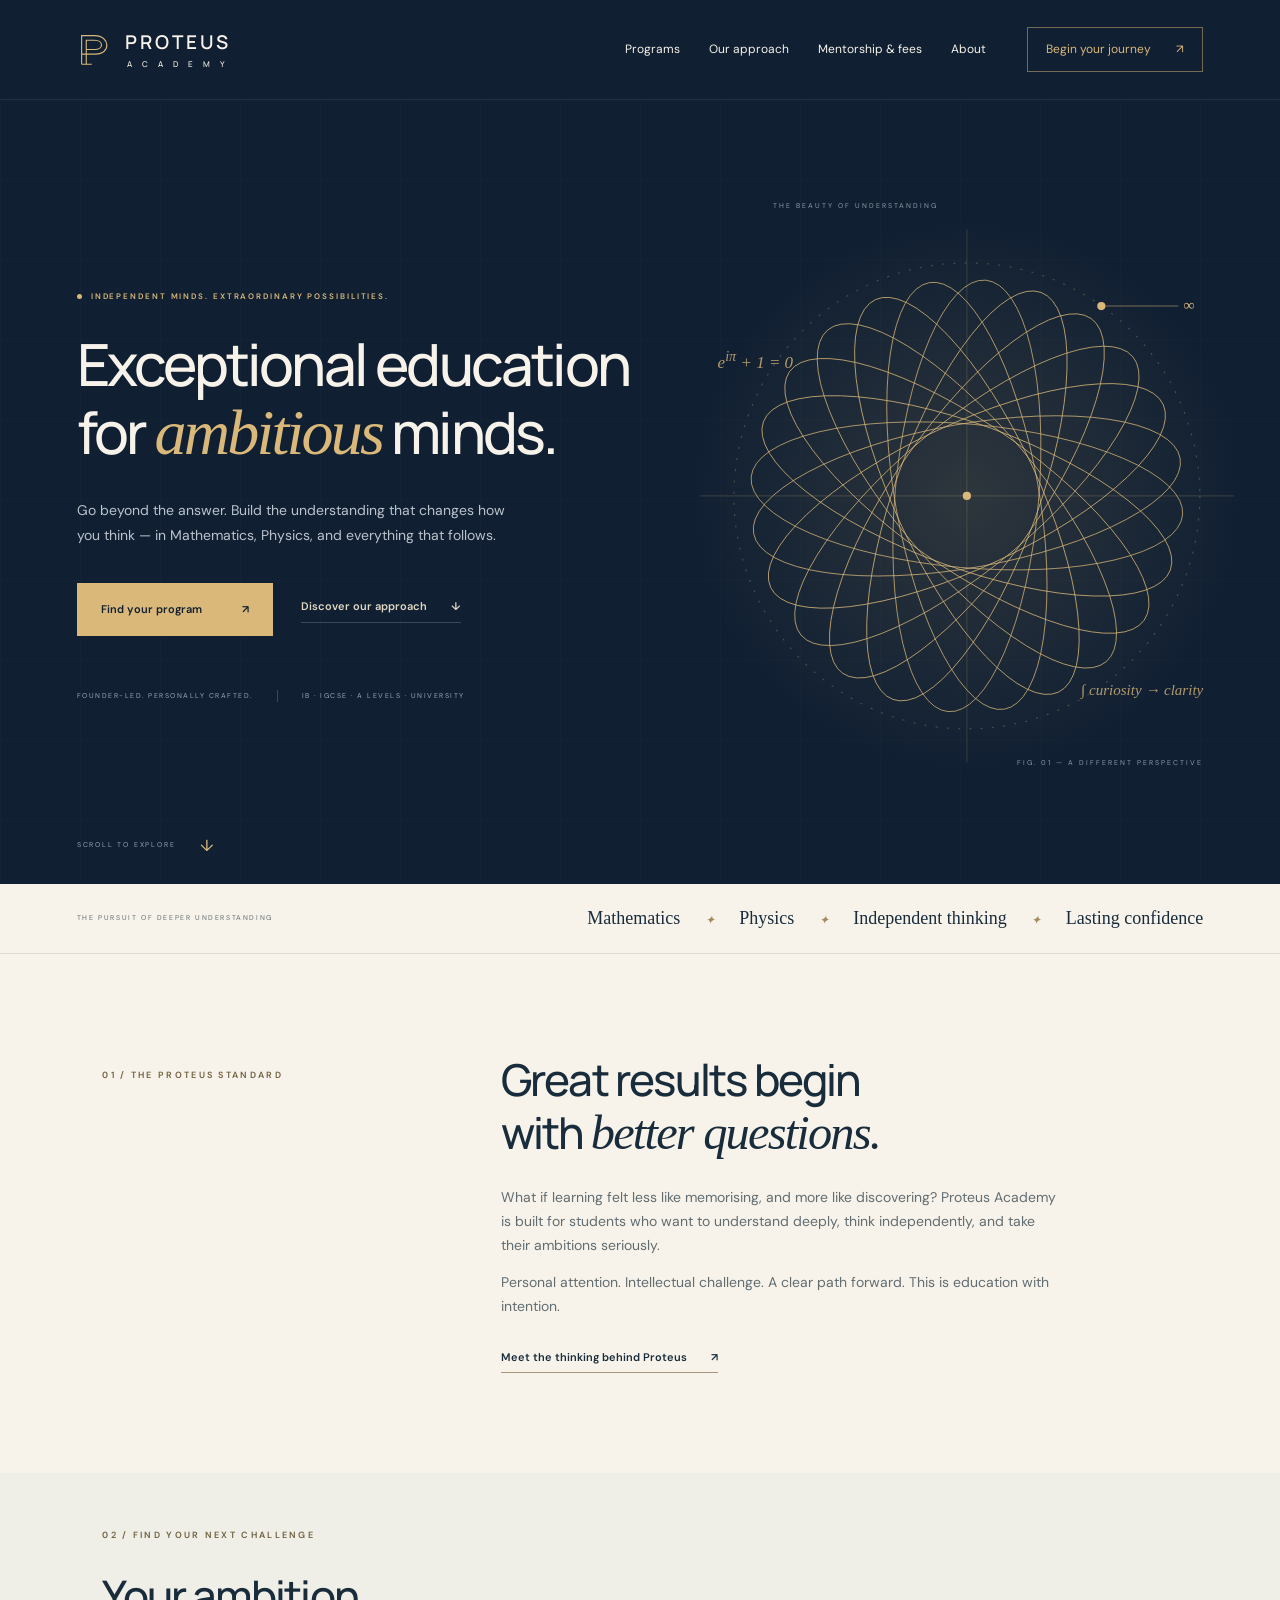
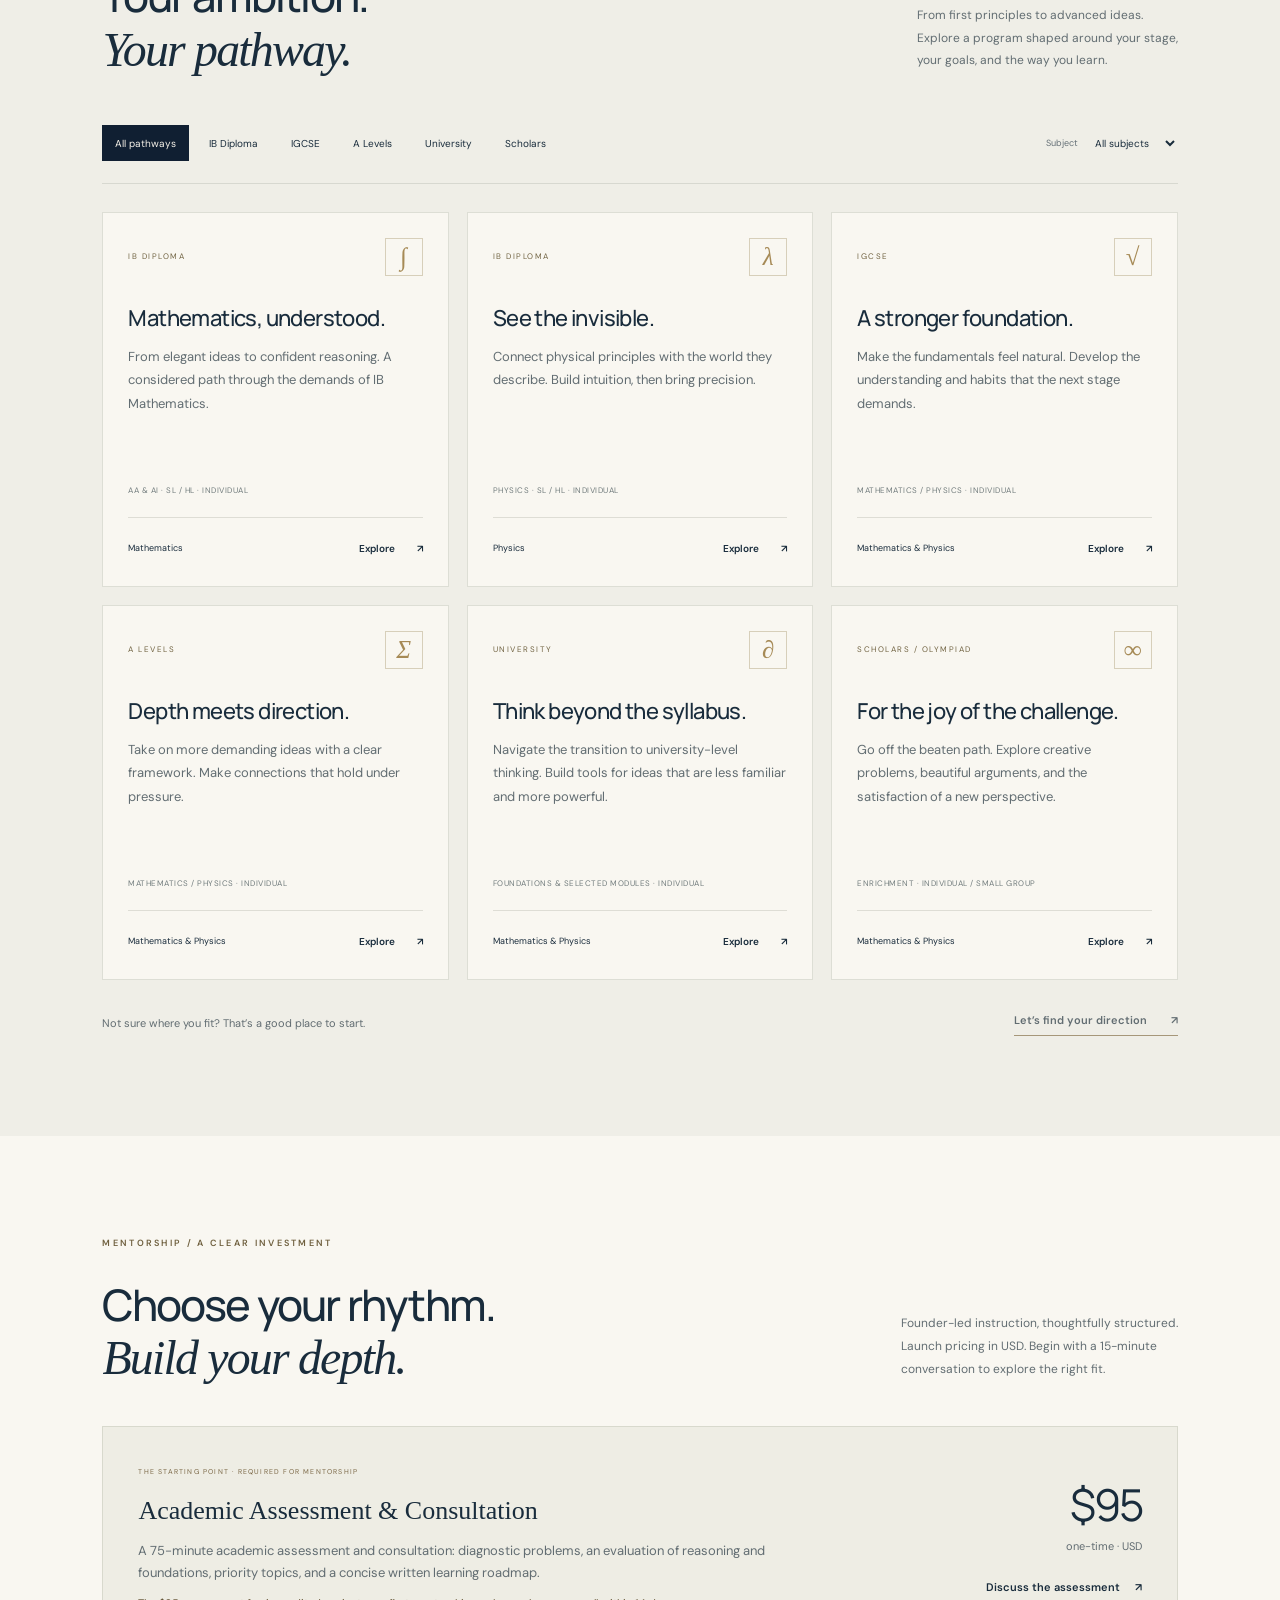
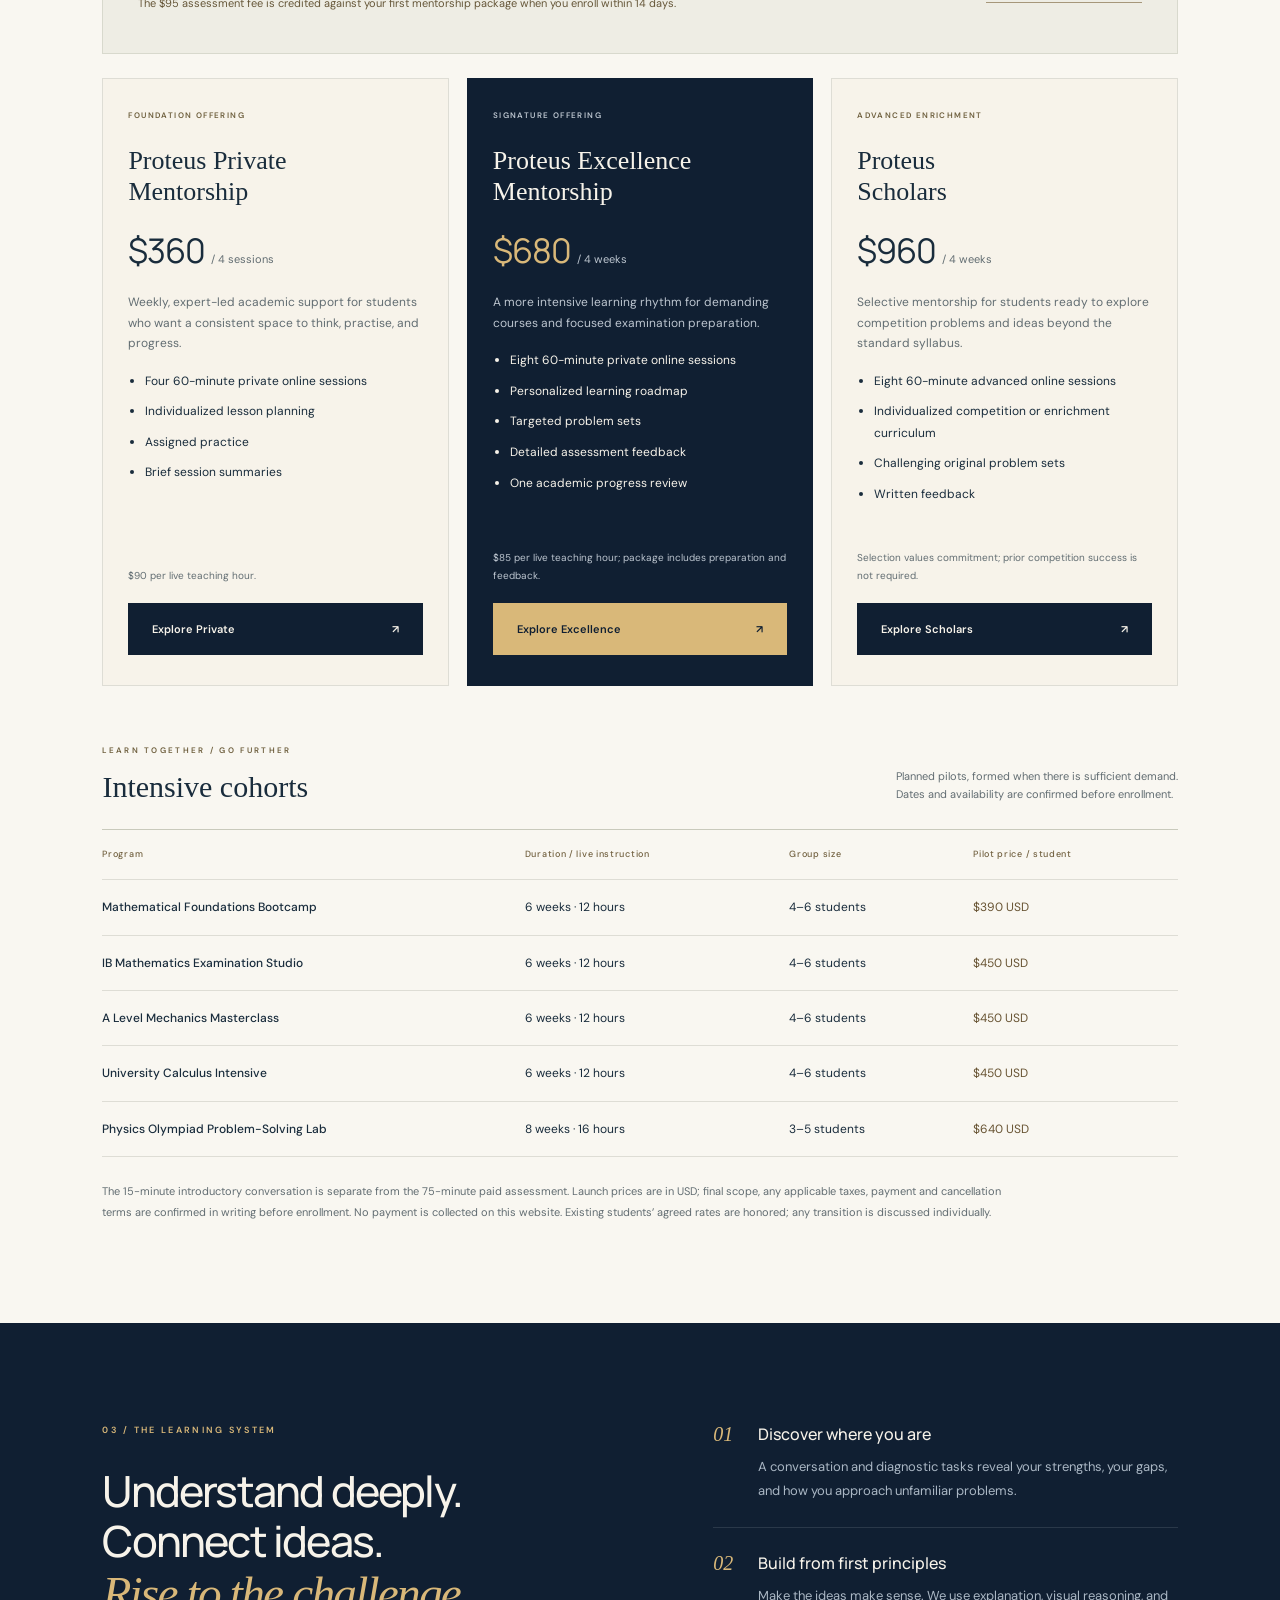
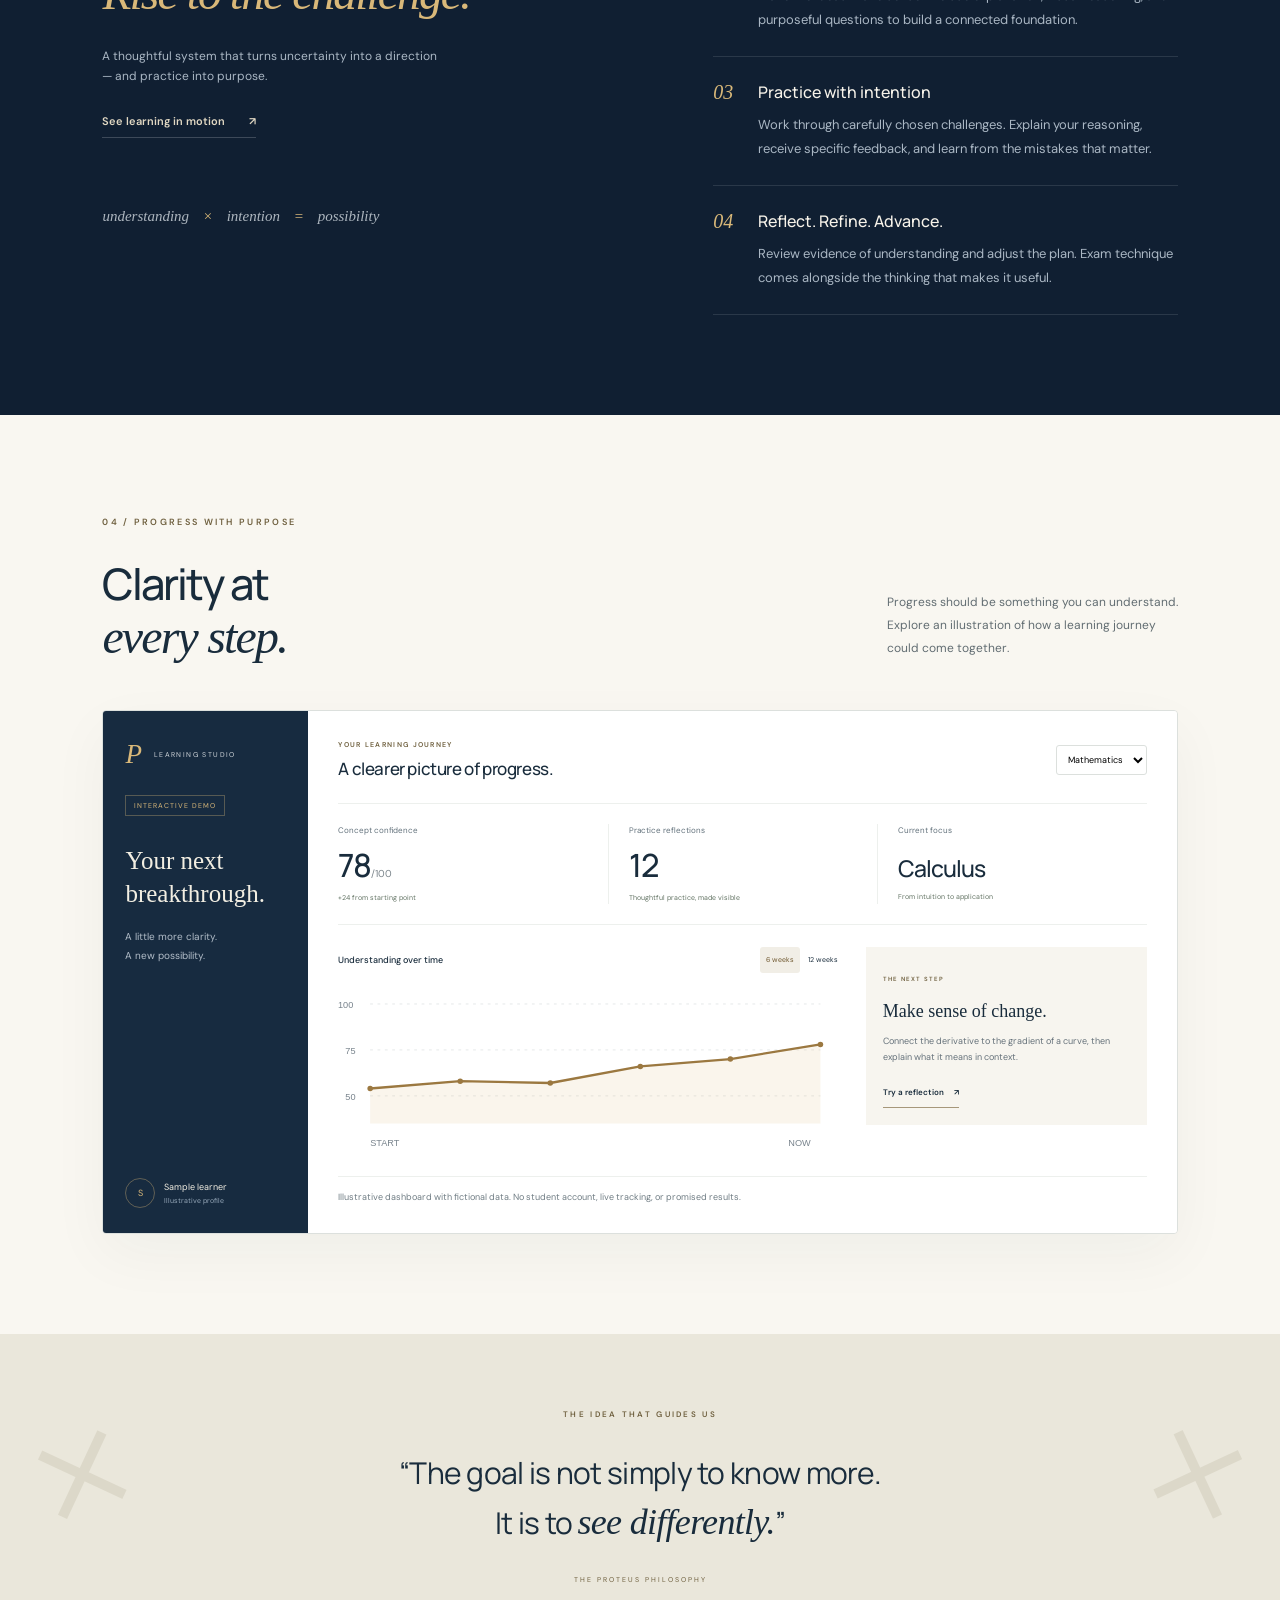
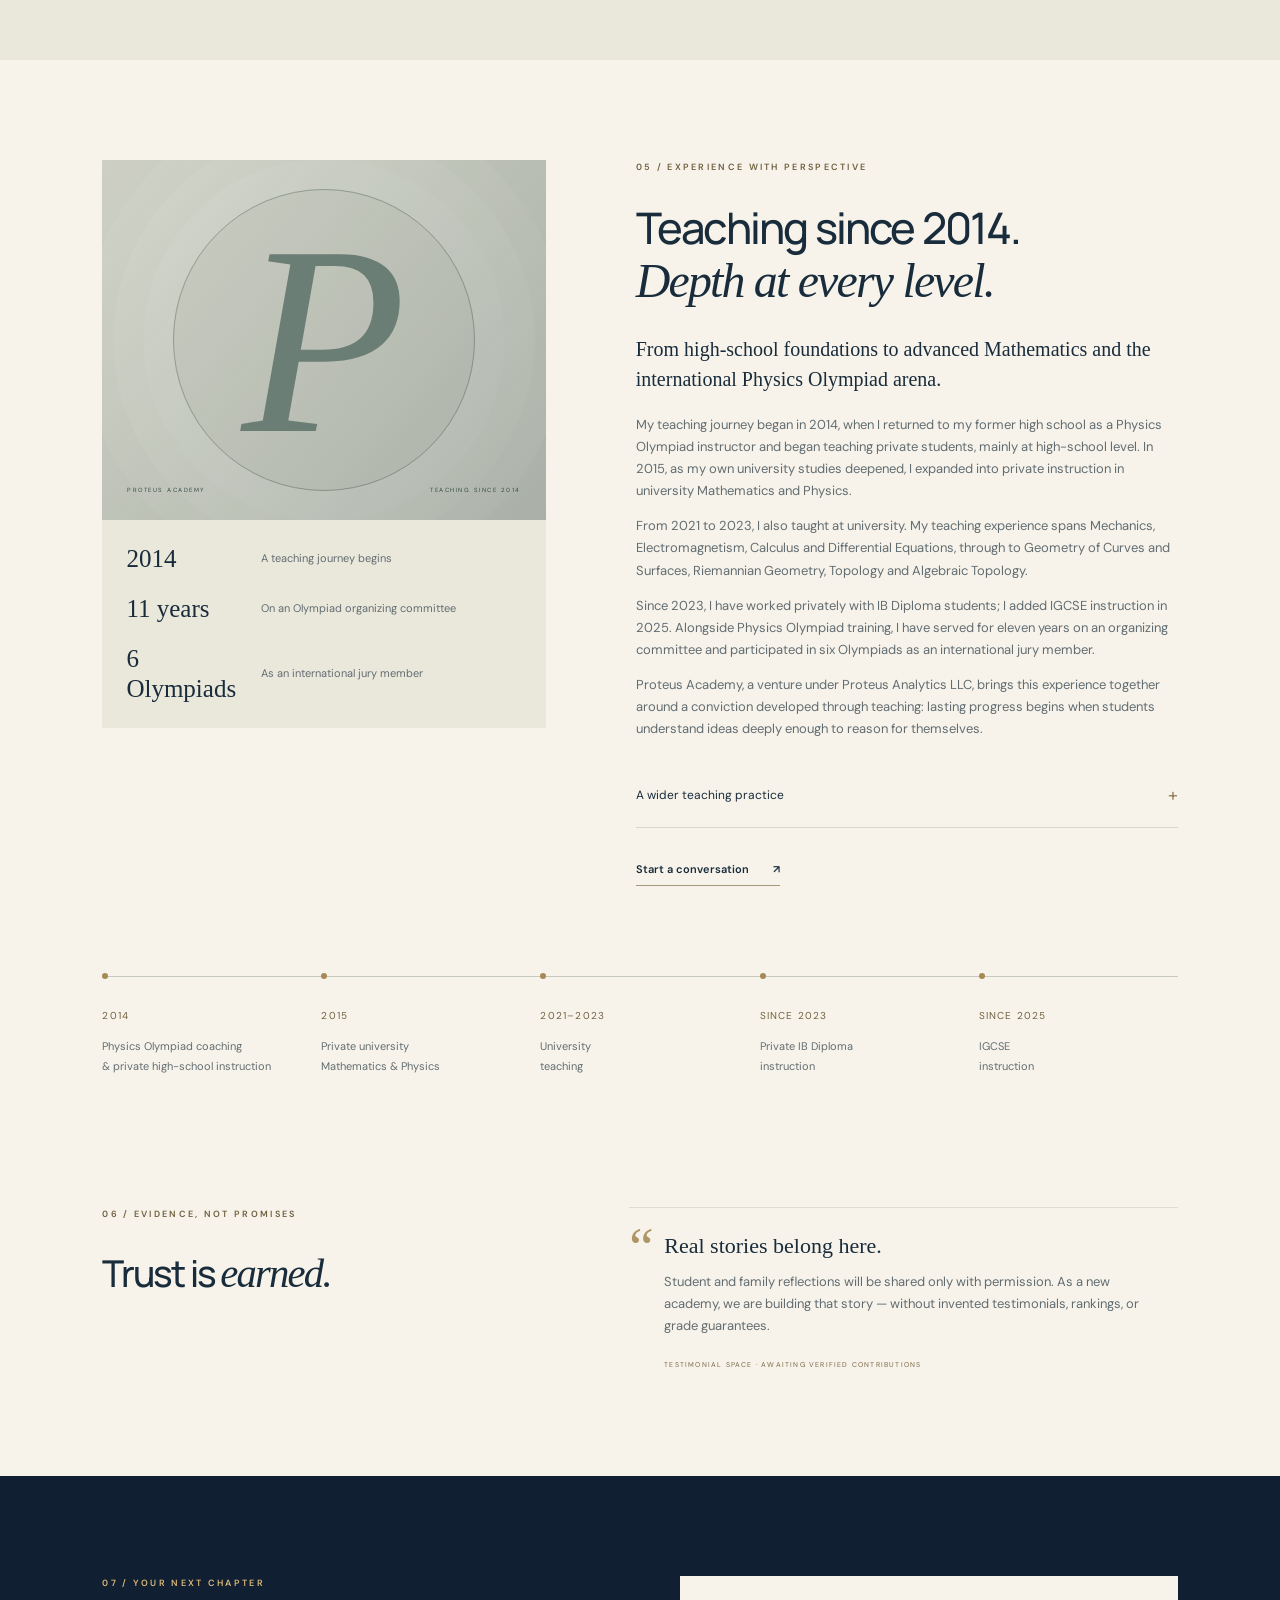
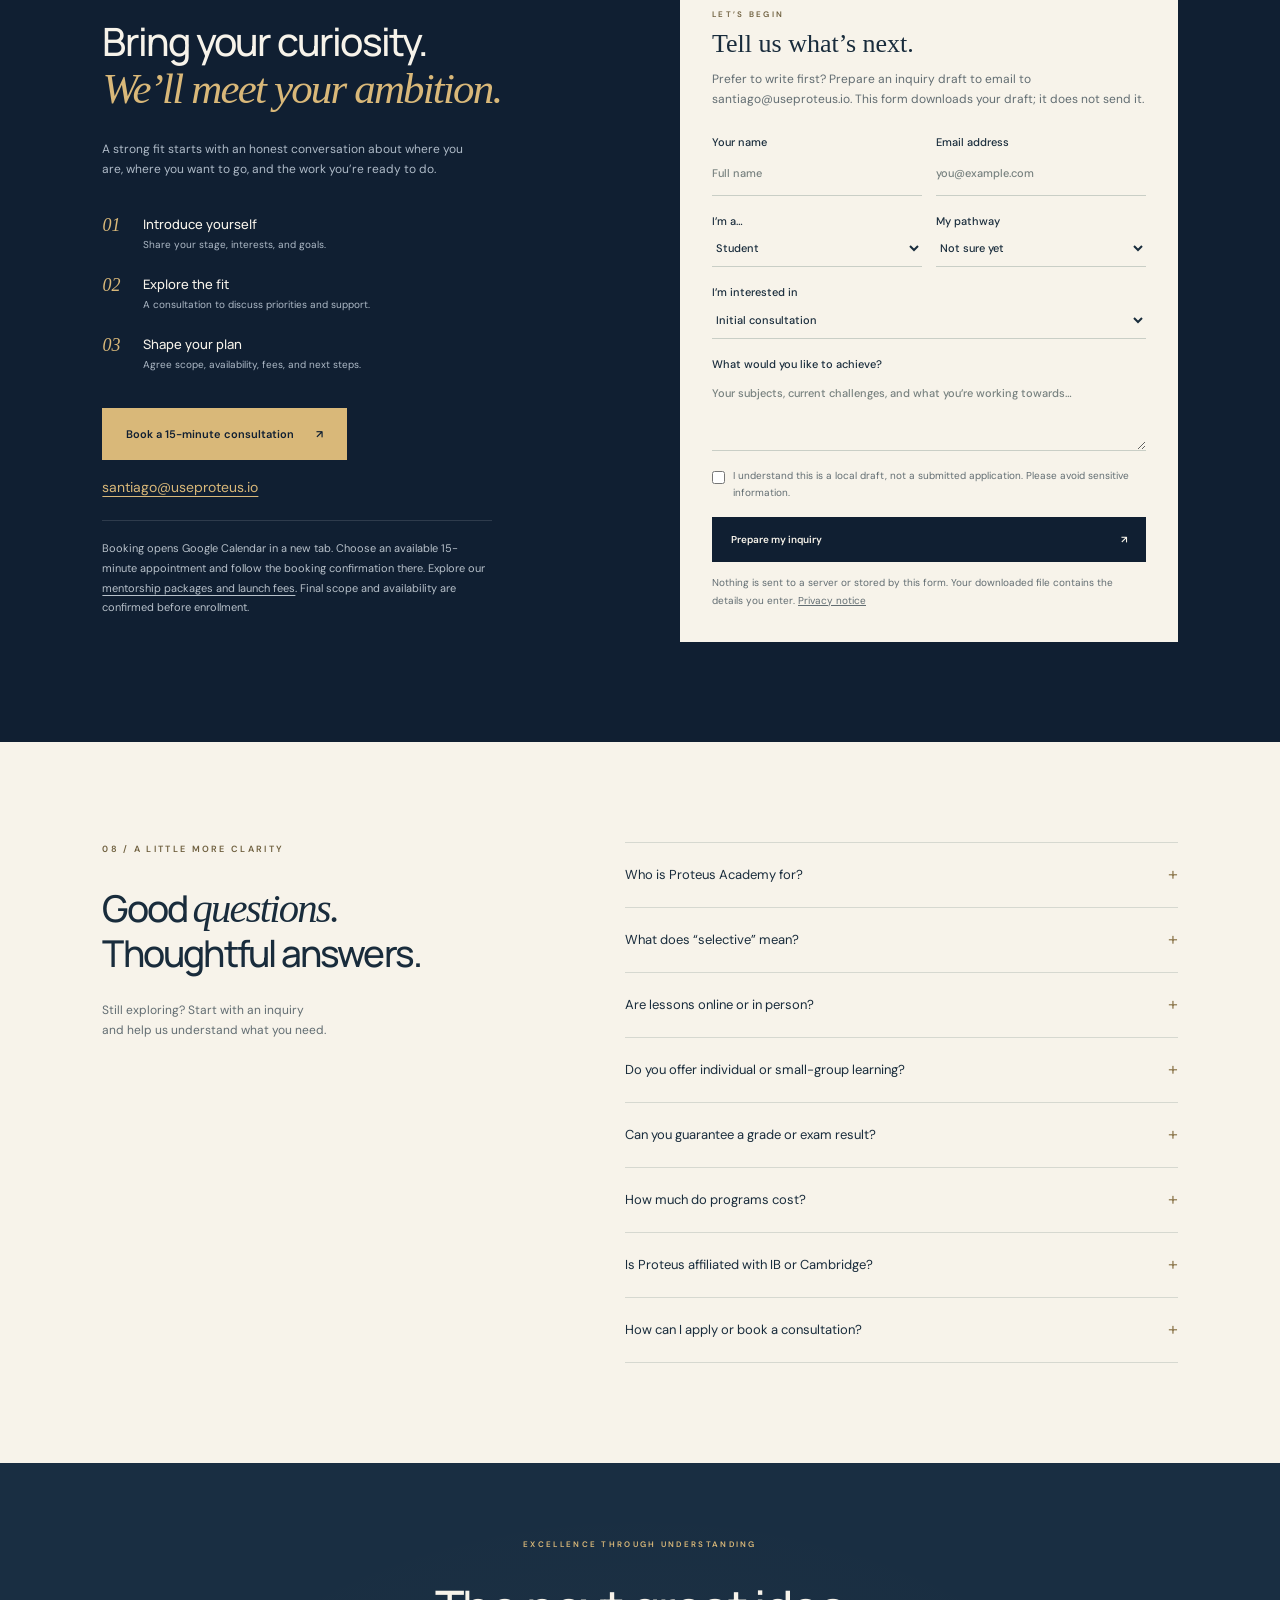
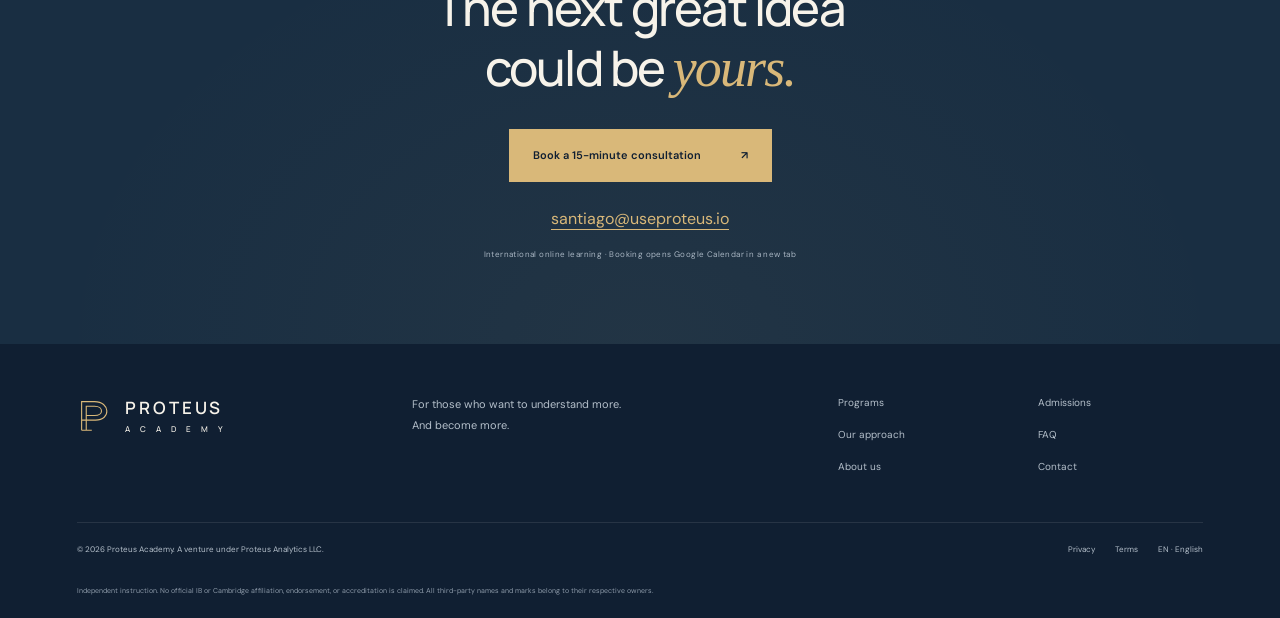
==== index.html @ 2d844ff5 "Add files via upload First upload" ====
<!doctype html>
<html lang="en">
<head>
<meta charset="utf-8"><meta name="viewport" content="width=device-width,initial-scale=1">
<meta name="theme-color" content="#101F32"><title>Proteus Academy — Excellence through understanding</title>
<meta name="description" content="Founder-led Mathematics and Physics for ambitious IB, IGCSE, A Level and university students. Discover a more thoughtful path to academic excellence.">
<meta property="og:type" content="website"><meta property="og:title" content="Proteus Academy — Exceptional education for ambitious minds."><meta property="og:description" content="Mathematics. Physics. A deeper way of thinking. Explore founder-led international academic programs."><meta property="og:image" content="https://santimontouliu.github.io/proteus-academy/assets/social-card.png"><meta property="og:url" content="https://santimontouliu.github.io/proteus-academy/"><meta name="twitter:card" content="summary_large_image">
<link rel="canonical" href="https://santimontouliu.github.io/proteus-academy/"><link rel="icon" href="./assets/mark.svg" type="image/svg+xml"><link rel="stylesheet" href="./styles.css">
<script type="application/ld+json">{"@context":"https://schema.org","@type":"EducationalOrganization","name":"Proteus Academy","description":"Founder-led Mathematics and Physics education, a venture under Proteus Analytics LLC.","slogan":"Excellence through understanding","parentOrganization":{"@type":"Organization","name":"Proteus Analytics LLC"}}</script>
<script src="./app.js" defer></script>
</head>
<body>
<a class="skip" href="#main">Skip to content</a>
<header class="site-header"><a class="brand" href="#" aria-label="Proteus Academy home"><svg viewBox="0 0 40 44" aria-hidden="true"><path d="M5 38V7h14c17 0 18 20 1 20H5M10 38V12h9c10 0 10 10 0 10h-9M5 38h11"/></svg><span>PROTEUS<span class="brand-sub">A C A D E M Y</span></span></a><button class="menu-toggle" aria-expanded="false" aria-controls="navigation" aria-label="Open navigation"><span></span><span></span></button><nav id="navigation" aria-label="Main navigation"><a href="#programs">Programs</a><a href="#approach">Our approach</a><a href="#pricing">Mentorship &amp; fees</a><a href="#about">About</a><a class="nav-cta" href="#admissions">Begin your journey <span aria-hidden="true">↗</span></a></nav></header>
<main id="main">
<section class="hero" aria-labelledby="hero-title"><div class="hero-grid"></div><div class="hero-copy"><p class="eyebrow"><span></span> INDEPENDENT MINDS. EXTRAORDINARY POSSIBILITIES.</p><h1 id="hero-title">Exceptional education<br> for <em>ambitious</em> minds.</h1><p class="hero-description">Go beyond the answer. Build the understanding that changes how you think — in Mathematics, Physics, and everything that follows.</p><div class="hero-actions"><a class="button gold" href="#programs">Find your program <span aria-hidden="true">↗</span></a><a class="text-link light" href="#approach">Discover our approach <span aria-hidden="true">↓</span></a></div><div class="hero-foot"><span>FOUNDER-LED. PERSONALLY CRAFTED.</span><span>IB · IGCSE · A LEVELS · UNIVERSITY</span></div></div>
<div class="hero-art" aria-hidden="true"><span class="art-label label-top">THE BEAUTY OF UNDERSTANDING</span><svg class="orbital" viewBox="0 0 600 600"><defs><radialGradient id="glow"><stop stop-color="#D9B879" stop-opacity=".15"/><stop offset="1" stop-color="#D9B879" stop-opacity="0"/></radialGradient></defs><circle cx="300" cy="300" r="270" fill="url(#glow)"/><g class="orbits" fill="none" stroke="#D9B879" stroke-width=".7"><ellipse cx="300" cy="300" rx="211" ry="70" transform="rotate(-55 300 300)"/><ellipse cx="300" cy="300" rx="211" ry="70" transform="rotate(-40 300 300)"/><ellipse cx="300" cy="300" rx="211" ry="70" transform="rotate(-25 300 300)"/><ellipse cx="300" cy="300" rx="211" ry="70" transform="rotate(-10 300 300)"/><ellipse cx="300" cy="300" rx="211" ry="70" transform="rotate(5 300 300)"/><ellipse cx="300" cy="300" rx="211" ry="70" transform="rotate(20 300 300)"/><ellipse cx="300" cy="300" rx="211" ry="70" transform="rotate(35 300 300)"/><ellipse cx="300" cy="300" rx="211" ry="70" transform="rotate(50 300 300)"/><ellipse cx="300" cy="300" rx="211" ry="70" transform="rotate(65 300 300)"/><ellipse cx="300" cy="300" rx="211" ry="70" transform="rotate(80 300 300)"/><ellipse cx="300" cy="300" rx="211" ry="70" transform="rotate(95 300 300)"/><ellipse cx="300" cy="300" rx="211" ry="70" transform="rotate(110 300 300)"/></g><circle cx="300" cy="300" r="227" fill="none" stroke="#D9B879" stroke-opacity=".3" stroke-dasharray="2 9"/><path d="M40 300h520M300 40v520" stroke="#D9B879" stroke-opacity=".18"/><circle cx="300" cy="300" r="4" fill="#D9B879"/><circle cx="431" cy="115" r="4" fill="#D9B879"/><path d="M431 115h75" stroke="#D9B879" stroke-opacity=".5"/><text x="511" y="119" fill="#D9B879" font-family="Georgia" font-style="italic" font-size="15">∞</text></svg><span class="equation equation-one">e<sup>iπ</sup> + 1 = 0</span><span class="equation equation-two">∫ curiosity → clarity</span><span class="art-label label-bottom">FIG. 01 — A DIFFERENT PERSPECTIVE</span></div><a class="scroll-cue" href="#intro" aria-label="Explore Proteus Academy">SCROLL TO EXPLORE <span>↓</span></a></section>
<div class="discipline-strip"><span>THE PURSUIT OF DEEPER UNDERSTANDING</span><p>Mathematics <i>✦</i> Physics <i>✦</i> Independent thinking <i>✦</i> Lasting confidence</p></div>
<section id="intro" class="section intro"><p class="eyebrow ink">01 / THE PROTEUS STANDARD</p><div><h2>Great results begin<br> with <em>better questions.</em></h2><p>What if learning felt less like memorising, and more like discovering? Proteus Academy is built for students who want to understand deeply, think independently, and take their ambitions seriously.</p><p>Personal attention. Intellectual challenge. A clear path forward. This is education with intention.</p><a class="text-link" href="#about">Meet the thinking behind Proteus <span>↗</span></a></div></section>
<section id="programs" class="section programs"><div class="section-heading"><div><p class="eyebrow ink">02 / FIND YOUR NEXT CHALLENGE</p><h2>Your ambition.<br> <em>Your pathway.</em></h2></div><p>From first principles to advanced ideas.<br> Explore a program shaped around your stage,<br> your goals, and the way you learn.</p></div><div class="catalog-controls"><div class="filters" role="group" aria-label="Filter programs by level"><button class="active" data-filter="all" aria-pressed="true">All pathways</button><button data-filter="IB" aria-pressed="false">IB Diploma</button><button data-filter="IGCSE" aria-pressed="false">IGCSE</button><button data-filter="A Levels" aria-pressed="false">A Levels</button><button data-filter="University" aria-pressed="false">University</button><button data-filter="Scholars" aria-pressed="false">Scholars</button></div><label class="subject-select">Subject <select id="subject-filter"><option value="all">All subjects</option><option value="Mathematics">Mathematics</option><option value="Physics">Physics</option></select></label></div><p id="catalog-status" class="sr-only" aria-live="polite"></p><div id="program-grid" class="program-grid"></div><noscript><p>Programs cover IB Mathematics and Physics, IGCSE Mathematics and Physics, A Level Mathematics and Physics, university foundations, and Scholars / Olympiad preparation. Enable JavaScript to explore program details and filters.</p></noscript><div class="catalog-note"><span>Not sure where you fit? That’s a good place to start.</span><a class="text-link" href="#admissions">Let’s find your direction <span>↗</span></a></div></section>
<section id="pricing" class="section pricing"><div class="section-heading"><div><p class="eyebrow ink">MENTORSHIP / A CLEAR INVESTMENT</p><h2>Choose your rhythm.<br> <em>Build your depth.</em></h2></div><p>Founder-led instruction, thoughtfully structured.<br> Launch pricing in USD. Begin with a 15-minute<br> conversation to explore the right fit.</p></div>
<div class="assessment-offer"><div><span class="small-label">THE STARTING POINT · REQUIRED FOR MENTORSHIP</span><h3>Academic Assessment &amp; Consultation</h3><p>A 75-minute academic assessment and consultation: diagnostic problems, an evaluation of reasoning and foundations, priority topics, and a concise written learning roadmap.</p><p class="assessment-credit">The $95 assessment fee is credited against your first mentorship package when you enroll within 14 days.</p></div><div class="assessment-price"><strong>$95</strong><span>one-time · USD</span><a class="text-link" href="https://calendar.app.google/bJGampQ4B7evMxxW9" target="_blank" rel="noopener noreferrer">Discuss the assessment <span aria-hidden="true">↗</span></a></div></div>
<div class="mentorship-grid"><article class="mentorship-card"><p class="eyebrow ink">FOUNDATION OFFERING</p><h3>Proteus Private<br> Mentorship</h3><p class="service-price">$360 <span>/ 4 sessions</span></p><p>Weekly, expert-led academic support for students who want a consistent space to think, practise, and progress.</p><ul><li>Four 60-minute private online sessions</li><li>Individualized lesson planning</li><li>Assigned practice</li><li>Brief session summaries</li></ul><p class="rate-note">$90 per live teaching hour.</p><a class="button navy" href="#admissions">Explore Private <span aria-hidden="true">↗</span></a></article>
<article class="mentorship-card signature"><p class="eyebrow">SIGNATURE OFFERING</p><h3>Proteus Excellence<br> Mentorship</h3><p class="service-price">$680 <span>/ 4 weeks</span></p><p>A more intensive learning rhythm for demanding courses and focused examination preparation.</p><ul><li>Eight 60-minute private online sessions</li><li>Personalized learning roadmap</li><li>Targeted problem sets</li><li>Detailed assessment feedback</li><li>One academic progress review</li></ul><p class="rate-note">$85 per live teaching hour; package includes preparation and feedback.</p><a class="button gold" href="#admissions">Explore Excellence <span aria-hidden="true">↗</span></a></article>
<article class="mentorship-card"><p class="eyebrow ink">ADVANCED ENRICHMENT</p><h3>Proteus<br> Scholars</h3><p class="service-price">$960 <span>/ 4 weeks</span></p><p>Selective mentorship for students ready to explore competition problems and ideas beyond the standard syllabus.</p><ul><li>Eight 60-minute advanced online sessions</li><li>Individualized competition or enrichment curriculum</li><li>Challenging original problem sets</li><li>Written feedback</li></ul><p class="rate-note">Selection values commitment; prior competition success is not required.</p><a class="button navy" href="#admissions">Explore Scholars <span aria-hidden="true">↗</span></a></article></div>
<div class="cohort-heading"><div><p class="eyebrow ink">LEARN TOGETHER / GO FURTHER</p><h3>Intensive cohorts</h3></div><p>Planned pilots, formed when there is sufficient demand.<br> Dates and availability are confirmed before enrollment.</p></div><div class="cohort-table-wrap" tabindex="0" role="region" aria-label="Planned group programs and pilot pricing; scroll horizontally on small screens"><table class="cohort-table"><caption class="sr-only">Planned intensive cohorts. All pilot prices are in US dollars per student.</caption><thead><tr><th scope="col">Program</th><th scope="col">Duration / live instruction</th><th scope="col">Group size</th><th scope="col">Pilot price / student</th></tr></thead><tbody><tr><th scope="row">Mathematical Foundations Bootcamp</th><td>6 weeks · 12 hours</td><td>4–6 students</td><td>$390 USD</td></tr><tr><th scope="row">IB Mathematics Examination Studio</th><td>6 weeks · 12 hours</td><td>4–6 students</td><td>$450 USD</td></tr><tr><th scope="row">A Level Mechanics Masterclass</th><td>6 weeks · 12 hours</td><td>4–6 students</td><td>$450 USD</td></tr><tr><th scope="row">University Calculus Intensive</th><td>6 weeks · 12 hours</td><td>4–6 students</td><td>$450 USD</td></tr><tr><th scope="row">Physics Olympiad Problem-Solving Lab</th><td>8 weeks · 16 hours</td><td>3–5 students</td><td>$640 USD</td></tr></tbody></table></div><p class="pricing-note">The 15-minute introductory conversation is separate from the 75-minute paid assessment. Launch prices are in USD; final scope, any applicable taxes, payment and cancellation terms are confirmed in writing before enrollment. No payment is collected on this website. Existing students’ agreed rates are honored; any transition is discussed individually.</p></section>
<section id="approach" class="approach section"><div class="approach-lead"><p class="eyebrow">03 / THE LEARNING SYSTEM</p><h2>Understand deeply.<br> Connect ideas.<br> <em>Rise to the challenge.</em></h2><p>A thoughtful system that turns uncertainty into a direction — and practice into purpose.</p><a class="text-link light" href="#experience">See learning in motion <span>↗</span></a><div class="formula" aria-hidden="true">understanding <span>×</span> intention <span>=</span> possibility</div></div><div class="steps"><article><span>01</span><div><h3>Discover where you are</h3><p>A conversation and diagnostic tasks reveal your strengths, your gaps, and how you approach unfamiliar problems.</p></div></article><article><span>02</span><div><h3>Build from first principles</h3><p>Make the ideas make sense. We use explanation, visual reasoning, and purposeful questions to build a connected foundation.</p></div></article><article><span>03</span><div><h3>Practice with intention</h3><p>Work through carefully chosen challenges. Explain your reasoning, receive specific feedback, and learn from the mistakes that matter.</p></div></article><article><span>04</span><div><h3>Reflect. Refine. Advance.</h3><p>Review evidence of understanding and adjust the plan. Exam technique comes alongside the thinking that makes it useful.</p></div></article></div></section>
<section id="experience" class="section experience"><div class="section-heading"><div><p class="eyebrow ink">04 / PROGRESS WITH PURPOSE</p><h2>Clarity at<br> <em>every step.</em></h2></div><p>Progress should be something you can understand.<br> Explore an illustration of how a learning journey<br> could come together.</p></div><div class="dashboard"><div class="dash-sidebar"><div class="dash-brand">P<span>LEARNING STUDIO</span></div><p class="demo-label">INTERACTIVE DEMO</p><h3>Your next<br> breakthrough.</h3><p>A little more clarity.<br> A new possibility.</p><div class="dash-sidebar-bottom"><span class="avatar">S</span><div>Sample learner<small>Illustrative profile</small></div></div></div><div class="dash-main"><div class="dash-top"><div><p class="eyebrow ink">YOUR LEARNING JOURNEY</p><h3>A clearer picture of progress.</h3></div><label class="sr-only" for="demo-subject">Dashboard subject</label><select id="demo-subject"><option value="math">Mathematics</option><option value="physics">Physics</option></select></div><div class="dash-metrics"><div><span>Concept confidence</span><strong id="confidence">78<small>/100</small></strong><em id="confidence-change">+24 from starting point</em></div><div><span>Practice reflections</span><strong id="reflections">12</strong><em>Thoughtful practice, made visible</em></div><div><span>Current focus</span><strong class="focus-metric" id="focus-metric">Calculus</strong><em id="focus-caption">From intuition to application</em></div></div><div class="dash-bottom"><div class="chart-wrap"><div class="chart-title"><h4>Understanding over time</h4><div class="chart-tabs" role="group" aria-label="Demo chart range"><button class="active" data-range="6" aria-pressed="true">6 weeks</button><button data-range="12" aria-pressed="false">12 weeks</button></div></div><svg id="progress-chart" viewBox="0 0 550 190" role="img" aria-labelledby="chart-title chart-desc"><title id="chart-title">Illustrative concept confidence</title><desc id="chart-desc">Sample Mathematics confidence increases from 54 to 78 over six weeks. These are fictional values, not student results.</desc><g stroke="#e3e6e8" stroke-dasharray="3 5"><path d="M35 25h490M35 75h490M35 125h490"/></g><g fill="#78838c" font-size="10" font-family="Arial"><text x="0" y="29">100</text><text x="8" y="79">75</text><text x="8" y="129">50</text><text x="35" y="180">START</text><text x="490" y="180">NOW</text></g><path id="chart-area" d="" fill="#D9B879" opacity=".14"/><path id="chart-line" d="" fill="none" stroke="#9b7840" stroke-width="2.5" stroke-linejoin="round"/><g id="chart-dots" fill="#9b7840"/></svg></div><div class="next-session"><span class="eyebrow ink">THE NEXT STEP</span><h4 id="next-title">Make sense of change.</h4><p id="next-copy">Connect the derivative to the gradient of a curve, then explain what it means in context.</p><button class="text-link" id="show-reflection">Try a reflection <span>↗</span></button></div></div><p class="demo-disclaimer">Illustrative dashboard with fictional data. No student account, live tracking, or promised results.</p></div></div></section>
<section class="manifesto"><p class="eyebrow ink">THE IDEA THAT GUIDES US</p><blockquote>“The goal is not simply to know more.<br> It is to <em>see differently.</em>”</blockquote><p>THE PROTEUS PHILOSOPHY</p></section>
<section id="about" class="section about">
<div class="founder-panel"><div class="founder-art" aria-hidden="true"><div class="founder-monogram">P</div><div class="founder-art-bottom"><span>PROTEUS ACADEMY</span><span>TEACHING SINCE 2014</span></div></div><dl class="founder-facts"><div><dt>2014</dt><dd>A teaching journey begins</dd></div><div><dt>11 years</dt><dd>On an Olympiad organizing committee</dd></div><div><dt>6 Olympiads</dt><dd>As an international jury member</dd></div></dl></div>
<div class="about-copy"><p class="eyebrow ink">05 / EXPERIENCE WITH PERSPECTIVE</p><h2>Teaching since 2014.<br> <em>Depth at every level.</em></h2><p class="large-copy">From high-school foundations to advanced Mathematics and the international Physics Olympiad arena.</p>
<p>My teaching journey began in 2014, when I returned to my former high school as a Physics Olympiad instructor and began teaching private students, mainly at high-school level. In 2015, as my own university studies deepened, I expanded into private instruction in university Mathematics and Physics.</p>
<p>From 2021 to 2023, I also taught at university. My teaching experience spans Mechanics, Electromagnetism, Calculus and Differential Equations, through to Geometry of Curves and Surfaces, Riemannian Geometry, Topology and Algebraic Topology.</p>
<p>Since 2023, I have worked privately with IB Diploma students; I added IGCSE instruction in 2025. Alongside Physics Olympiad training, I have served for eleven years on an organizing committee and participated in six Olympiads as an international jury member.</p>
<p>Proteus Academy, a venture under Proteus Analytics LLC, brings this experience together around a conviction developed through teaching: lasting progress begins when students understand ideas deeply enough to reason for themselves.</p>
<details class="teaching-breadth"><summary>A wider teaching practice</summary><p>My private IB teaching has included Physics, Mathematics Analysis and Approaches, Mathematics Applications and Interpretation, Chemistry, Business Management, and Environmental Systems and Societies. My IGCSE experience includes Mathematics, Physics, Combined Sciences, and environmental studies.</p><p>I have also taught high-school Mathematics, Chemistry, Physics, and English, and Basque through the Euskara Munduan program. This breadth informs an academy whose core focus is Mathematics and Physics.</p></details>
<a class="text-link founder-link" href="#admissions">Start a conversation <span aria-hidden="true">↗</span></a></div>
<div class="founder-timeline" aria-label="Teaching experience timeline"><div><span>2014</span><p>Physics Olympiad coaching<br> &amp; private high-school instruction</p></div><div><span>2015</span><p>Private university<br> Mathematics &amp; Physics</p></div><div><span>2021–2023</span><p>University<br> teaching</p></div><div><span>SINCE 2023</span><p>Private IB Diploma<br> instruction</p></div><div><span>SINCE 2025</span><p>IGCSE<br> instruction</p></div></div>
</section>
<section class="section voices"><div><p class="eyebrow ink">06 / EVIDENCE, NOT PROMISES</p><h2>Trust is <em>earned.</em></h2></div><div class="voice-placeholder"><span class="quote-symbol" aria-hidden="true">“</span><h3>Real stories belong here.</h3><p>Student and family reflections will be shared only with permission. As a new academy, we are building that story — without invented testimonials, rankings, or grade guarantees.</p><span class="small-label">TESTIMONIAL SPACE · AWAITING VERIFIED CONTRIBUTIONS</span></div></section>
<section id="admissions" class="section admissions"><div class="admissions-copy"><p class="eyebrow">07 / YOUR NEXT CHAPTER</p><h2>Bring your curiosity.<br> <em>We’ll meet your ambition.</em></h2><p>A strong fit starts with an honest conversation about where you are, where you want to go, and the work you’re ready to do.</p><ol class="admission-steps"><li><span>01</span><div><h3>Introduce yourself</h3><p>Share your stage, interests, and goals.</p></div></li><li><span>02</span><div><h3>Explore the fit</h3><p>A consultation to discuss priorities and support.</p></div></li><li><span>03</span><div><h3>Shape your plan</h3><p>Agree scope, availability, fees, and next steps.</p></div></li></ol><div class="admissions-booking"><a class="button gold" href="https://calendar.app.google/bJGampQ4B7evMxxW9" target="_blank" rel="noopener noreferrer">Book a 15-minute consultation <span aria-hidden="true">↗</span></a><a class="consultation-email" href="mailto:santiago@useproteus.io">santiago@useproteus.io</a><p class="admissions-note">Booking opens Google Calendar in a new tab. Choose an available 15-minute appointment and follow the booking confirmation there. Explore our <a href="#pricing">mentorship packages and launch fees</a>. Final scope and availability are confirmed before enrollment.</p></div></div><form id="inquiry-form" class="inquiry-form"><p class="eyebrow ink">LET’S BEGIN</p><h3>Tell us what’s next.</h3><p class="form-intro">Prefer to write first? Prepare an inquiry draft to email to santiago@useproteus.io. This form downloads your draft; it does not send it.</p><div class="form-row"><label>Your name<input name="name" autocomplete="name" maxlength="100" required placeholder="Full name"></label><label>Email address<input name="email" type="email" autocomplete="email" maxlength="254" required placeholder="you@example.com"></label></div><div class="form-row"><label>I’m a…<select name="role"><option>Student</option><option>Parent or guardian</option><option>Other</option></select></label><label>My pathway<select name="pathway" id="inquiry-pathway"><option>Not sure yet</option> <option>IB Diploma</option><option>IGCSE</option><option>A Levels</option><option>University</option><option>Scholars / Olympiad</option></select></label></div><label>I’m interested in<select name="interest"><option>Initial consultation</option><option>Mathematics instruction</option><option>Physics instruction</option><option>Scholars / Olympiad preparation</option></select></label><label>What would you like to achieve?<textarea name="goals" rows="3" maxlength="2000" required placeholder="Your subjects, current challenges, and what you’re working towards…"></textarea></label><label class="checkbox"><input type="checkbox" required><span>I understand this is a local draft, not a submitted application. Please avoid sensitive information.</span></label><button class="button navy" type="submit">Prepare my inquiry <span aria-hidden="true">↗</span></button><p class="form-status" id="form-status" role="status"></p><p class="form-privacy">Nothing is sent to a server or stored by this form. Your downloaded file contains the details you enter. <a href="./privacy.html">Privacy notice</a></p></form></section>
<section id="faq" class="section faq"><div><p class="eyebrow ink">08 / A LITTLE MORE CLARITY</p><h2>Good <em>questions.</em><br> Thoughtful answers.</h2><p>Still exploring? Start with an inquiry<br> and help us understand what you need.</p></div><div class="faq-list"><details><summary>Who is Proteus Academy for?</summary><p>Ambitious students studying Mathematics or Physics at IB Diploma, IGCSE, A Level, or university level, and students seeking deeper enrichment through Scholars / Olympiad preparation. A diagnostic conversation helps establish fit.</p></details><details><summary>What does “selective” mean?</summary><p>We look for curiosity, willingness to practise, and a fit between the student’s goals and available expertise. Selectivity is about thoughtful support and capacity, not a promise of admission or an invented academic cutoff.</p></details><details><summary>Are lessons online or in person?</summary><p>Lessons are delivered online for international students. Session times, time zones, and the teaching platform are agreed during consultation before enrollment.</p></details><details><summary>Do you offer individual or small-group learning?</summary><p>We offer individual online instruction and small-group Scholars / Olympiad sessions. Group formation, lesson length, schedule, and availability are confirmed before enrollment.</p></details><details><summary>Can you guarantee a grade or exam result?</summary><p>No. Learning depends on many factors, including prior preparation, independent practice, attendance, and assessment conditions. We focus on clear goals, thoughtful feedback, and evidence of understanding.</p></details><details><summary>How much do programs cost?</summary><p>Launch pricing is in USD: $95 for a 75-minute assessment; $360 for four 60-minute Private Mentorship sessions; $680 for eight 60-minute Excellence sessions over four weeks; and $960 for eight 60-minute Scholars sessions over four weeks. <a href="#pricing">See mentorship packages and planned cohort prices</a>. Final scope, any applicable taxes, payment and cancellation terms are confirmed in writing before enrollment.</p></details><details><summary>Is Proteus affiliated with IB or Cambridge?</summary><p>No official affiliation, endorsement, accreditation, or authorization is claimed. References to IB, IGCSE, and A Levels identify students’ study pathways. Proteus Academy is an independent education venture.</p></details><details><summary>How can I apply or book a consultation?</summary><p>Book a 15-minute consultation through <a href="https://calendar.app.google/bJGampQ4B7evMxxW9" target="_blank" rel="noopener noreferrer">Google Calendar (opens in a new tab)</a>, or email <a href="mailto:santiago@useproteus.io">santiago@useproteus.io</a>. The inquiry builder can help you prepare a draft to send yourself; it does not send an application or book a meeting. Students under 18 should involve a parent or guardian.</p></details></div></section>
<section id="contact" class="contact-band"><p class="eyebrow">EXCELLENCE THROUGH UNDERSTANDING</p><h2>The next great idea<br> could be <em>yours.</em></h2><a class="button gold" href="https://calendar.app.google/bJGampQ4B7evMxxW9" target="_blank" rel="noopener noreferrer">Book a 15-minute consultation <span aria-hidden="true">↗</span></a><p><a class="contact-email" href="mailto:santiago@useproteus.io">santiago@useproteus.io</a></p><p>International online learning · Booking opens Google Calendar in a new tab</p></section>
</main>
<footer><div class="footer-top"><a class="brand" href="#"><svg viewBox="0 0 40 44" aria-hidden="true"><path d="M5 38V7h14c17 0 18 20 1 20H5M10 38V12h9c10 0 10 10 0 10h-9M5 38h11"/></svg><span>PROTEUS<span class="brand-sub">A C A D E M Y</span></span></a><p>For those who want to understand more.<br> And become more.</p><div><a href="#programs">Programs</a><a href="#approach">Our approach</a><a href="#about">About us</a></div><div><a href="#admissions">Admissions</a><a href="#faq">FAQ</a><a href="#contact">Contact</a></div></div><div class="footer-bottom"><span>© <span id="year">2026</span> Proteus Academy. A venture under Proteus Analytics LLC.</span><div><a href="./privacy.html">Privacy</a><a href="./terms.html">Terms</a><span lang="en">EN · English</span></div></div><p class="affiliation">Independent instruction. No official IB or Cambridge affiliation, endorsement, or accreditation is claimed. All third-party names and marks belong to their respective owners.</p></footer>
<dialog id="detail-dialog" aria-labelledby="dialog-title"><button class="dialog-close" aria-label="Close dialog">×</button><div id="dialog-content"></div></dialog>
</body></html>
---- styles.css ----
@import url('https://fonts.googleapis.com/css2?family=DM+Sans:wght@400;500;600;700&family=Manrope:wght@400;500;600;700;800&display=swap');
:root{--navy:#101f32;--gold:#d9b879;--ivory:#f7f3ea;--ink:#192c3c;--muted:#626d72;--line:#deddd5;--serif:Georgia,'Times New Roman',serif;--sans:'DM Sans',Arial,sans-serif;--display:'Manrope',Arial,sans-serif}*{box-sizing:border-box}html{scroll-behavior:smooth;scroll-padding-top:95px}body{margin:0;background:var(--ivory);color:var(--ink);font:15px/1.7 var(--sans);-webkit-font-smoothing:antialiased}a{color:inherit;text-decoration:none}button,input,select,textarea{font:inherit}button,a,input,select,textarea,summary{-webkit-tap-highlight-color:transparent}button{cursor:pointer}button:focus-visible,a:focus-visible,input:focus-visible,select:focus-visible,textarea:focus-visible,summary:focus-visible{outline:3px solid #b28845;outline-offset:5px}button{color:inherit}::selection{background:var(--gold);color:var(--navy)}.sr-only{position:absolute;width:1px;height:1px;padding:0;margin:-1px;overflow:hidden;clip:rect(0,0,0,0);white-space:nowrap;border:0}.skip{position:fixed;top:10px;left:10px;transform:translateY(-160%);z-index:100;background:var(--gold);padding:10px 20px}.skip:focus{transform:none}.site-header{height:100px;padding:0 6%;display:flex;align-items:center;justify-content:space-between;background:var(--navy);color:var(--ivory);position:relative;z-index:20;border-bottom:1px solid #ffffff12}.brand{display:inline-flex;align-items:center;gap:11px;font-family:var(--display);letter-spacing:3px;font-size:19px;font-weight:600;line-height:1.3;flex-shrink:0}.brand svg{width:37px;height:43px;stroke:var(--gold);fill:none;stroke-width:1.2}.brand-sub{display:block;font-size:8px;letter-spacing:4px;text-align:center;font-weight:500;margin-top:4px}.site-header nav{display:flex;gap:29px;align-items:center;font-size:12px}.site-header nav>a{position:relative}.site-header nav>a:after{content:'';position:absolute;bottom:-7px;left:0;width:0;height:1px;background:var(--gold);transition:width .25s}.site-header nav>a:hover:after{width:100%}.site-header .nav-cta{border:1px solid #d9b87980;color:var(--gold);padding:11px 18px;margin-left:12px;display:flex;gap:25px}.menu-toggle{display:none}.hero{background:var(--navy);color:var(--ivory);position:relative;min-height:690px;overflow:hidden;display:grid;grid-template-columns:1.25fr 1fr;padding:88px 6% 80px;align-items:center}.hero-grid{position:absolute;inset:0;background-image:linear-gradient(#ffffff03 1px,transparent 1px),linear-gradient(90deg,#ffffff03 1px,transparent 1px);background-size:80px 80px;pointer-events:none}.hero-copy{position:relative;z-index:2}.eyebrow{font-size:9px;letter-spacing:2.3px;font-weight:600;color:var(--gold);margin:0 0 28px;line-height:1.7}.eyebrow.ink{color:#6f603f}.hero .eyebrow{display:flex;align-items:center;gap:9px;font-size:8px;letter-spacing:1.9px}.hero .eyebrow>span{width:5px;height:5px;background:var(--gold);border-radius:50%}h1,h2,h3,h4,p{margin-top:0}h1{font:500 clamp(40px,4.55vw,72px)/1.13 var(--display);letter-spacing:-2.8px;margin-bottom:28px;white-space:nowrap}h1 em,h2 em,blockquote em{font-family:var(--serif);font-weight:400}h1 em{color:var(--gold);font-size:1.1em}h2{font:500 clamp(32px,3.4vw,51px)/1.16 var(--display);letter-spacing:-1.8px;margin-bottom:25px}h2 em{font-size:1.1em}.hero-description{max-width:445px;color:#bbc3cd;font-size:14px;line-height:1.85}.hero-actions{display:flex;align-items:center;gap:28px;margin:34px 0 54px}.button{display:inline-flex;align-items:center;justify-content:space-between;gap:40px;padding:16px 23px;font-size:11px;font-weight:600;border:1px solid transparent;transition:transform .2s,background .2s}.button:hover{transform:translateY(-2px)}.button.gold{background:var(--gold);color:var(--navy)}.button.gold:hover{background:#e4c790}.button.navy{background:var(--navy);color:var(--ivory)}.button.navy:hover{background:#233b54}.text-link{display:inline-flex;align-items:center;gap:24px;font-size:11px;font-weight:600;background:none;border:0;padding:0 0 5px;border-bottom:1px solid #a6977a}.text-link.light{color:#e1d8c3;border-color:#ffffff30}.text-link:hover{color:#9b7136}.hero-foot{display:flex;gap:24px;color:#9aa7b5;font-size:7px;letter-spacing:1.5px}.hero-foot span+span{border-left:1px solid #ffffff30;padding-left:24px}.hero-art{position:relative;align-self:stretch;display:flex;align-items:center;justify-content:center;min-width:0}.orbital{width:123%;max-width:630px;flex-shrink:0;margin-left:28px;animation:float 12s ease-in-out infinite}.orbits{transform-origin:300px 300px;animation:turn 75s linear infinite}.art-label{position:absolute;font-size:7px;letter-spacing:2px;color:#8f9aa7;white-space:nowrap}.label-top{top:12px;left:70px}.label-bottom{bottom:35px;right:0}.equation{position:absolute;font:italic 17px var(--serif);color:var(--gold);opacity:.8}.equation-one{left:3%;top:26%}.equation-two{right:0;bottom:17%;font-size:15px}.scroll-cue{position:absolute;bottom:25px;left:6%;display:flex;gap:25px;align-items:center;color:#95a4b4;font-size:7px;letter-spacing:1.8px}.scroll-cue span{font-size:16px;color:var(--gold)}.discipline-strip{display:flex;padding:24px 6%;align-items:center;justify-content:space-between;border-bottom:1px solid var(--line);gap:20px}.discipline-strip>span{font-size:7px;letter-spacing:1.6px;color:var(--muted)}.discipline-strip p{font:18px var(--serif);margin:0}.discipline-strip i{font-size:12px;color:#a48b5c;padding:0 20px}.section{padding:100px 8%;scroll-margin-top:10px}.intro{display:grid;grid-template-columns:1fr 2fr;gap:60px}.intro>.eyebrow{padding-top:14px}.intro>div{max-width:700px}.intro h2{font-size:44px}.intro p:not(.eyebrow){max-width:555px;color:var(--muted);font-size:14px}.intro .text-link{margin-top:14px}.programs{padding-top:55px;background:#efeee7}.section-heading{display:flex;justify-content:space-between;align-items:flex-end;gap:50px;margin-bottom:36px}.section-heading h2{margin-bottom:0}.section-heading>p{color:var(--muted);font-size:12px;line-height:1.9;margin-bottom:5px}.catalog-controls{display:flex;justify-content:space-between;align-items:center;gap:20px;border-bottom:1px solid #d7d8d0;padding:12px 0 22px;margin-bottom:28px}.filters{display:flex;gap:7px;flex-wrap:wrap}.filters button{border:1px solid transparent;background:transparent;font-size:10px;padding:8px 12px}.filters button:hover{border-color:#b4b4a8}.filters button.active{background:var(--navy);color:var(--ivory)}.subject-select{font-size:9px;color:#657077;display:flex;align-items:center;gap:8px}.subject-select select{font-size:10px;padding:8px 5px;background:none;border:0;color:var(--ink)}.program-grid{display:grid;grid-template-columns:repeat(3,1fr);gap:18px}.program-card{background:#f9f7f1;border:1px solid #ddded5;min-height:352px;display:flex;flex-direction:column;padding:25px;position:relative;transition:transform .25s,box-shadow .25s}.program-card:hover{transform:translateY(-4px);box-shadow:0 12px 28px #101f320a}.card-head{display:flex;justify-content:space-between;align-items:center;margin-bottom:28px}.program-tag{font-size:8px;letter-spacing:1.5px;color:#726443}.card-icon{width:38px;height:38px;font:italic 25px var(--serif);color:#a68a56;border:1px solid #d7cfba;display:grid;place-items:center}.program-card h3{font:500 22px/1.3 var(--display);letter-spacing:-.6px;margin-bottom:12px}.program-card>p{color:var(--muted);font-size:11px;line-height:1.8;margin-bottom:25px}.card-meta{font-size:8px;letter-spacing:.5px;color:#737d7e;margin-top:auto;margin-bottom:20px}.card-bottom{display:flex;align-items:center;justify-content:space-between;border-top:1px solid var(--line);padding-top:17px;font-size:9px}.card-bottom button{border:0;background:none;font-size:10px;font-weight:600;padding:0;display:flex;gap:22px;align-items:center}.card-bottom button:hover{color:#99773b}.catalog-note{display:flex;align-items:center;justify-content:space-between;gap:20px;padding-top:30px;font-size:11px;color:var(--muted)}.empty-state{padding:40px;grid-column:1/-1;text-align:center}.approach{background:var(--navy);color:var(--ivory);display:grid;grid-template-columns:1.1fr 1fr;gap:100px}.approach h2{font-size:43px}.approach h2 em{color:var(--gold)}.approach-lead>p:not(.eyebrow){max-width:335px;font-size:12px;color:#aab7c4}.approach-lead .text-link{margin-top:13px}.formula{margin-top:70px;font:italic 15px var(--serif);color:#acb5be;white-space:nowrap}.formula span{color:var(--gold);padding:0 10px}.steps article{display:flex;gap:25px;padding:24px 0;border-bottom:1px solid #ffffff1c}.steps article:first-child{padding-top:0}.steps article>span{color:var(--gold);font:italic 20px var(--serif)}.steps h3{font:500 16px var(--display);margin-bottom:10px}.steps p{color:#aab7c4;font-size:11px;line-height:1.85;margin:0}.experience{background:#f9f7f1}.dashboard{display:grid;grid-template-columns:205px 1fr;box-shadow:0 20px 60px #1727380b;border:1px solid #dce0dd;border-radius:4px;overflow:hidden;margin-top:45px}.dash-sidebar{background:#172b40;color:#f2eee2;padding:28px 22px;position:relative;min-height:430px}.dash-brand{font:italic 27px var(--serif);display:flex;align-items:center;gap:12px;color:var(--gold)}.dash-brand>span{font:7px var(--sans);letter-spacing:1.4px;color:#d0d6da}.demo-label{font-size:7px;letter-spacing:1px;color:var(--gold);border:1px solid #d9b87955;display:inline-block;padding:4px 8px;margin-top:25px}.dash-sidebar h3{font:25px/1.3 var(--serif);margin-top:22px;margin-bottom:17px}.dash-sidebar>p:not(.demo-label){font-size:10px;color:#b2bdc8;line-height:1.9}.dash-sidebar-bottom{position:absolute;bottom:25px;display:flex;align-items:center;gap:9px;font-size:9px}.avatar{width:30px;height:30px;border:1px solid #d9b87960;border-radius:50%;display:grid;place-items:center;color:var(--gold)}.dash-sidebar-bottom small{display:block;font-size:7px;color:#97a9b9}.dash-main{background:#fff;padding:28px 30px;min-width:0}.dash-top{display:flex;justify-content:space-between;gap:10px;align-items:center;margin-bottom:23px}.dash-top .eyebrow{font-size:7px;margin-bottom:7px;letter-spacing:1.3px}.dash-top h3{font:500 17px var(--display);letter-spacing:-.4px;margin:0}.dash-top select{font-size:9px;background:#fff;border:1px solid #dce0dd;border-radius:3px;padding:7px}.dash-metrics{display:grid;grid-template-columns:repeat(3,1fr);border-top:1px solid #edf0ed;border-bottom:1px solid #edf0ed;padding:20px 0;margin-bottom:22px}.dash-metrics>div{padding-left:20px;border-left:1px solid #edf0ed}.dash-metrics>div:first-child{padding-left:0;border:0}.dash-metrics span{font-size:8px;color:#62717b;display:block}.dash-metrics strong{font:500 32px var(--display);line-height:1.7;display:block;letter-spacing:-1px}.dash-metrics strong small{font:10px var(--sans);color:#7b858b;letter-spacing:0}.dash-metrics strong.focus-metric{font-size:23px;padding-top:9px;line-height:1.9}.dash-metrics em{font-size:7px;color:#627363;font-style:normal;display:block}.dash-bottom{display:grid;grid-template-columns:1.8fr 1fr;gap:22px}.chart-title{display:flex;align-items:center;justify-content:space-between;gap:10px}.chart-title h4{font-size:9px;margin:0;font-weight:500}.chart-tabs{display:flex;gap:2px}.chart-tabs button{background:none;border:0;border-radius:3px;font-size:7px;padding:4px 6px}.chart-tabs button.active{background:#f1eee6;color:#6e562d}.chart-wrap svg{width:100%;margin-top:8px;display:block}.next-session{background:#f7f5ef;padding:17px;align-self:start}.next-session .eyebrow{font-size:6px;letter-spacing:1.2px}.next-session h4{font:18px/1.3 var(--serif);margin:10px 0}.next-session p{font-size:9px;line-height:1.8;color:#65717a;margin-bottom:12px}.next-session .text-link{font-size:8px;gap:10px}.demo-disclaimer{font-size:7px;color:#707d84;margin:20px 0 0;border-top:1px solid #edf0ed;padding-top:13px}.manifesto{padding:74px 6%;text-align:center;background:#eae7db;position:relative;overflow:hidden}.manifesto:before,.manifesto:after{content:'+';font:200px/1 var(--serif);position:absolute;left:2%;top:40px;color:#dcd8c9;transform:rotate(25deg)}.manifesto:after{left:auto;right:2%;transform:rotate(65deg)}.manifesto .eyebrow{font-size:8px}.manifesto blockquote{font:30px/1.5 var(--display);letter-spacing:-.7px;margin:0 0 25px;position:relative;z-index:1}.manifesto blockquote em{font-size:1.2em}.manifesto>p:last-child{font-size:7px;letter-spacing:2px;margin:0;color:#6f603f}.about{display:grid;grid-template-columns:.9fr 1.1fr;gap:90px;align-items:center}.founder-art{min-height:485px;background:#d8d9d0;position:relative;display:grid;place-items:center;overflow:hidden}.founder-art:before{content:'';position:absolute;width:300px;height:300px;border:1px solid #a1aa9f;border-radius:50%;box-shadow:0 0 0 30px #ffffff12,0 0 0 60px #ffffff12,0 0 0 90px #ffffff12}.founder-art:after{content:'';position:absolute;inset:0;background:linear-gradient(130deg,#d8ddd04d,#28403840);mix-blend-mode:multiply}.founder-monogram{font:italic 270px var(--serif);color:#6b7e75;line-height:1;z-index:1}.founder-art-bottom{position:absolute;bottom:25px;left:25px;right:25px;display:flex;justify-content:space-between;font-size:6px;letter-spacing:1.5px;color:#354c44;z-index:1}.about-copy>p{font-size:12px;color:var(--muted)}.about-copy>p.large-copy{font:20px/1.5 var(--serif);color:var(--ink)}.about-copy>.eyebrow{font-size:9px}.founder-note{border-left:2px solid var(--gold);padding-left:17px;margin:25px 0}.small-label{font-size:7px;letter-spacing:1.2px;color:#7c6947}.founder-note p{font-size:10px;color:var(--muted);margin:7px 0}.voices{padding-top:30px;display:grid;grid-template-columns:1fr 1.2fr;gap:70px}.voices h2{font-size:37px}.voice-placeholder{border-top:1px solid var(--line);padding:25px 35px 0;position:relative}.quote-symbol{position:absolute;left:0;top:8px;font:55px var(--serif);color:#ae9564}.voice-placeholder h3{font:22px var(--serif);margin-bottom:12px}.voice-placeholder p{font-size:12px;color:var(--muted)}.admissions{background:var(--navy);color:var(--ivory);display:grid;grid-template-columns:1fr 1fr;gap:80px}.admissions h2{font-size:39px}.admissions h2 em{color:var(--gold)}.admissions-copy>p:not(.eyebrow){font-size:12px;max-width:370px;color:#aebac7}.admission-steps{padding:0;list-style:none;margin:35px 0}.admission-steps li{display:flex;gap:23px;margin-bottom:22px}.admission-steps li>span{font:italic 18px var(--serif);color:var(--gold)}.admission-steps h3{font:500 13px var(--display);margin-bottom:3px}.admission-steps p{font-size:10px;color:#aebac7;margin:0}.admissions-copy>p.admissions-note{font-size:9px;line-height:1.8;border-top:1px solid #ffffff20;padding-top:20px;color:#b8c1ca}.inquiry-form{background:var(--ivory);color:var(--ink);padding:32px}.inquiry-form .eyebrow{font-size:8px;margin-bottom:8px}.inquiry-form h3{font:26px var(--serif);margin-bottom:10px}.form-intro{font-size:10px;color:var(--muted);margin-bottom:23px}.form-row{display:grid;grid-template-columns:1fr 1fr;gap:14px}.inquiry-form label{display:block;font-size:9px;font-weight:500;margin-bottom:16px}.inquiry-form input:not([type=checkbox]),.inquiry-form select,.inquiry-form textarea{display:block;width:100%;min-width:0;padding:10px 0;border:0;border-bottom:1px solid #c9cec6;border-radius:0;background:none;color:var(--ink);font-size:11px;resize:vertical}.inquiry-form input::placeholder,.inquiry-form textarea::placeholder{color:#77817f}.inquiry-form .checkbox{display:flex;gap:8px;font-size:8px;align-items:flex-start;font-weight:400;color:var(--muted)}.checkbox input{margin:4px 0 0;accent-color:var(--navy)}.inquiry-form .button{width:100%;padding:13px 18px;font-size:10px}.form-privacy{font-size:8px;color:var(--muted);line-height:1.8;margin:12px 0 0}.form-privacy a{text-decoration:underline}.form-status{font-size:11px;margin:12px 0 0;color:#3a634a}.faq{display:grid;grid-template-columns:1fr 1.25fr;gap:80px}.faq h2{font-size:37px}.faq>div>p:not(.eyebrow){font-size:12px;color:var(--muted)}details{border-bottom:1px solid #d6d8d0}details:first-child{border-top:1px solid #d6d8d0}summary{cursor:pointer;font-size:12px;padding:21px 25px 21px 0;position:relative;list-style:none}summary::-webkit-details-marker{display:none}summary:after{content:'+';position:absolute;right:0;font-size:18px;top:16px;color:#927d54}details[open] summary:after{content:'−'}details p{font-size:11px;color:var(--muted);padding-right:25px;line-height:1.85}.contact-band{text-align:center;padding:75px 6%;background:#192e42;color:var(--ivory);background-image:radial-gradient(ellipse at bottom,#d9b8790c,transparent 65%)}.contact-band .eyebrow{font-size:8px}.contact-band h2{font-size:49px}.contact-band h2 em{color:var(--gold)}.contact-band .button{margin:5px 0 23px}.contact-band>p:last-child{font-size:8px;letter-spacing:.4px;color:#a9b6c3}footer{background:var(--navy);padding:50px 6% 20px;color:#b4bfca}.footer-top{display:grid;grid-template-columns:1fr 1.3fr .55fr .55fr;gap:35px;align-items:start;padding-bottom:40px}.footer-top .brand{color:var(--ivory);font-size:17px}.footer-top>p{font-size:11px;line-height:1.9;margin:0}.footer-top>div{display:flex;flex-direction:column;gap:8px;font-size:10px}.footer-top a:hover{color:var(--gold)}.footer-bottom{display:flex;justify-content:space-between;gap:20px;border-top:1px solid #ffffff18;padding-top:20px;font-size:8px}.footer-bottom>div{display:flex;gap:20px}.affiliation{font-size:7px;color:#8e9baa;margin:18px 0 0;line-height:1.8}dialog{border:0;padding:45px;background:var(--ivory);color:var(--ink);max-width:600px;width:calc(100% - 32px);max-height:85vh;box-shadow:0 25px 100px #0005}dialog::backdrop{background:#071425b8;backdrop-filter:blur(5px)}.dialog-close{position:absolute;top:8px;right:15px;background:none;border:0;font-size:28px;color:var(--ink)}dialog h2{font-size:32px}dialog p,dialog li{font-size:13px;color:var(--muted)}dialog h3{font:20px var(--serif);margin-top:25px}dialog .eyebrow{font-size:8px}.dialog-note{background:#eae7dc;padding:15px;font-size:11px!important}dialog textarea{width:100%;padding:12px;background:#fff9;border:1px solid #c8cdc5;resize:vertical}.legal{max-width:850px;min-height:70vh;margin:auto;padding:70px 30px}.legal h1{white-space:normal;font-size:48px}.legal h2{font-size:24px;margin-top:35px}.legal p,.legal li{font-size:14px}.legal .legal-notice{padding:20px;border:1px solid #c8b482;background:#eee8d8}.legal a{text-decoration:underline}.reveal{opacity:0;transform:translateY(16px);transition:opacity .7s ease,transform .7s ease}.reveal.visible{opacity:1;transform:none}@keyframes turn{to{transform:rotate(360deg)}}@keyframes float{50%{transform:translateY(-10px)}}
@media(min-width:1500px){.hero{padding-left:max(6%,calc((100vw - 1350px)/2));padding-right:max(6%,calc((100vw - 1350px)/2));min-height:770px}.section{padding-left:max(8%,calc((100vw - 1260px)/2));padding-right:max(8%,calc((100vw - 1260px)/2))}}@media(max-width:1100px){.site-header{padding:0 4%;height:85px}.site-header nav{gap:18px}.site-header .nav-cta{margin:0;padding:9px 12px;gap:15px}.hero{padding:70px 5% 75px;min-height:630px}h1{font-size:4.8vw}.hero .eyebrow{font-size:7px;letter-spacing:1.4px}.hero-actions{gap:20px}.hero-description{max-width:365px;font-size:13px}.hero-foot{font-size:6px;gap:15px}.hero-foot span+span{padding-left:15px}.art-label{font-size:6px}.label-top{left:35px}.section{padding:80px 6%}.approach,.about,.admissions,.faq{gap:45px}.approach h2{font-size:36px}.program-card{padding:20px}.program-card h3{font-size:20px}.filters button{padding:7px 9px;font-size:9px}.discipline-strip p{font-size:16px}.discipline-strip i{padding:0 13px}.discipline-strip>span{font-size:6px}.dash-main{padding:23px}.dashboard{grid-template-columns:175px 1fr}.dash-sidebar{padding:25px 18px}.dash-top h3{font-size:15px}.dash-metrics strong.focus-metric{font-size:19px}.dash-metrics em{font-size:6px}.dash-bottom{gap:14px}.chart-tabs button{font-size:6px}.about h2{font-size:36px}.founder-art{min-height:450px}.admissions h2{font-size:33px}.inquiry-form{padding:25px}.formula{font-size:12px}.hero-art{margin-left:0}.orbital{width:125%}}
@media(max-width:760px){html{scroll-padding-top:20px}.site-header{height:80px;padding:0 6%}.brand{font-size:17px}.brand svg{width:32px}.menu-toggle{display:flex;flex-direction:column;gap:6px;border:1px solid #d9b87960;background:none;padding:12px}.menu-toggle span{height:1px;width:20px;background:var(--gold)}.site-header nav{display:none;position:absolute;top:80px;left:0;right:0;background:var(--navy);padding:25px 6% 35px;flex-direction:column;align-items:stretch;gap:22px;border-bottom:1px solid #d9b87955;font-size:14px;box-shadow:0 15px 30px #0003}.site-header nav.open{display:flex}.site-header .nav-cta{padding:13px 15px;margin-top:6px}.hero{display:flex;flex-direction:column;padding:55px 6% 60px;min-height:0;align-items:stretch}.hero-copy{z-index:2}.hero .eyebrow{font-size:6px;letter-spacing:1.4px;line-height:1.9;margin-bottom:25px}.hero h1{font-size:clamp(32px,7.7vw,57px);letter-spacing:-1.7px;line-height:1.16;white-space:normal}.hero-description{max-width:440px;font-size:12px}.hero-actions{margin:28px 0 30px;gap:24px}.hero .button{padding:14px 17px;font-size:10px;gap:25px}.hero .text-link{font-size:9px;gap:15px}.hero-foot{font-size:6px;letter-spacing:.8px;flex-wrap:wrap;gap:10px}.hero-foot span+span{padding-left:10px}.hero-art{height:310px;align-self:auto;margin-top:32px}.orbital{width:360px;max-width:100%;height:360px;margin:0}.label-top{top:0;left:0}.label-bottom{bottom:2px;right:0}.equation-one{left:5%;top:20%}.equation-two{right:1%;bottom:16%;font-size:12px}.scroll-cue{bottom:20px;font-size:6px}.discipline-strip{display:block;text-align:center;padding:20px 6%}.discipline-strip>span{display:block;margin-bottom:12px}.discipline-strip p{font-size:13px}.discipline-strip i{font-size:8px;padding:0 8px}.section{padding:62px 6%}.intro{display:block}.intro>.eyebrow{padding:0}.intro h2{font-size:34px}.intro p:not(.eyebrow){font-size:12px}.eyebrow{font-size:8px;letter-spacing:1.7px;margin-bottom:20px}h2{font-size:35px}.section-heading{display:block;margin-bottom:25px}.section-heading>p{font-size:11px;margin:22px 0 0}.section-heading>p br{display:none}.catalog-controls{display:block}.filters{gap:5px}.filters button{font-size:10px;padding:8px 10px}.subject-select{margin-top:15px;justify-content:flex-end}.program-grid{grid-template-columns:repeat(2,1fr);gap:12px}.program-card{padding:19px;min-height:345px}.card-head{margin-bottom:24px}.card-icon{width:30px;height:30px;font-size:21px}.program-tag{font-size:7px;letter-spacing:.8px}.program-card h3{font-size:19px}.program-card>p{font-size:10px}.card-meta{font-size:7px}.card-bottom{font-size:8px}.card-bottom button{font-size:9px;gap:10px}.catalog-note{display:block;font-size:10px}.catalog-note .text-link{margin-top:12px}.approach{display:block}.approach h2{font-size:36px}.approach-lead>p:not(.eyebrow){max-width:400px}.formula{margin:35px 0 40px;font-size:13px}.steps article{padding:22px 0}.steps h3{font-size:15px}.steps p{font-size:11px}.dashboard{grid-template-columns:1fr;margin-top:30px}.dash-sidebar{min-height:0;padding:17px 20px;display:flex;align-items:center;justify-content:space-between;gap:15px}.dash-sidebar h3,.dash-sidebar>p:not(.demo-label),.dash-sidebar-bottom{display:none}.dash-brand>span{font-size:7px}.demo-label{margin:0;font-size:6px;white-space:nowrap}.dash-main{padding:22px 20px}.dash-top{align-items:flex-start}.dash-top h3{font-size:15px;max-width:200px}.dash-top select{font-size:8px;padding:5px;max-width:110px}.dash-metrics{gap:8px}.dash-metrics>div{padding-left:10px}.dash-metrics span{font-size:7px}.dash-metrics strong{font-size:28px}.dash-metrics strong.focus-metric{font-size:17px}.dash-metrics em{font-size:6px}.dash-bottom{grid-template-columns:1fr}.chart-title h4{font-size:10px}.chart-tabs button{font-size:8px}.next-session{padding:18px}.next-session p{font-size:10px}.next-session .eyebrow{font-size:7px}.next-session .text-link{font-size:10px}.demo-disclaimer{font-size:7px}.manifesto{padding:55px 6%}.manifesto blockquote{font-size:21px;letter-spacing:-.5px}.manifesto:before,.manifesto:after{font-size:120px;opacity:.7}.about{display:flex;flex-direction:column-reverse;gap:30px}.about h2{font-size:34px}.founder-art{min-height:300px;width:100%}.founder-monogram{font-size:220px}.founder-art:before{width:230px;height:230px}.voices{display:block;padding-top:15px}.voices h2{font-size:34px}.voice-placeholder{padding:25px 0 0 30px}.voice-placeholder h3{font-size:21px}.voice-placeholder p{font-size:11px}.voice-placeholder .small-label{font-size:6px;letter-spacing:.8px}.admissions{display:block}.admissions h2{font-size:34px}.admissions-copy>p:not(.eyebrow){max-width:460px}.inquiry-form{margin-top:35px;padding:25px}.inquiry-form label{font-size:10px}.inquiry-form input:not([type=checkbox]),.inquiry-form select,.inquiry-form textarea{font-size:16px}.inquiry-form .checkbox{font-size:9px}.faq{display:block}.faq h2{font-size:34px}.faq-list{margin-top:30px}.faq summary{font-size:12px}.contact-band{padding:60px 6%}.contact-band h2{font-size:38px}.contact-band .button{font-size:10px;gap:30px}.footer-top{grid-template-columns:1fr 1fr;gap:30px 20px}.footer-top>p{font-size:10px}.footer-bottom{display:block;line-height:1.8}.footer-bottom>div{margin-top:14px}.affiliation{font-size:7px}.legal h1{font-size:36px}.legal{padding:45px 6%}dialog{padding:35px 25px}.reveal{transform:translateY(8px)}}
@media(max-width:400px){.program-grid{grid-template-columns:1fr}.program-card{min-height:290px}.program-card h3{font-size:23px}.program-card>p{font-size:12px}.card-meta{font-size:8px}.card-bottom{font-size:10px}.card-bottom button{font-size:11px}.hero-actions{gap:17px}.hero .text-link{font-size:8px}.hero h1{font-size:32px}.hero-foot span+span{border:0;padding-left:0}.hero-art{height:280px}.orbital{height:300px}.discipline-strip p{font-size:11px}.discipline-strip i{padding:0 5px}.form-row{grid-template-columns:1fr;gap:0}.dash-top{display:block}.dash-top select{margin-top:14px}.dash-metrics strong.focus-metric{font-size:15px}.dash-brand>span{font-size:6px}.demo-label{font-size:5px}.formula{font-size:11px}.formula span{padding:0 7px}.founder-art-bottom{font-size:5px}.footer-top{gap:25px 15px}.footer-top .brand{font-size:14px}.footer-top .brand svg{width:27px}.footer-top .brand-sub{font-size:6px}.admissions h2{font-size:30px}}
@media(prefers-reduced-motion:reduce){html{scroll-behavior:auto}*,*:before,*:after{animation:none!important;transition:none!important}.reveal{opacity:1;transform:none}}
/* Readable supporting text and comfortable interactive targets. */
.program-card>p,.steps p,.about-copy>p,.voice-placeholder p,.faq details p{font-size:13px}.program-card{min-height:375px}.card-bottom{flex-wrap:wrap;gap:10px}.card-bottom button,.text-link{min-height:26px}.inquiry-form label{font-size:11px}.form-intro{font-size:12px}.form-privacy,.inquiry-form .checkbox{font-size:10px}.admissions-copy>p.admissions-note{font-size:11px}.demo-disclaimer{font-size:9px}.form-row input{min-height:44px}.chart-tabs button{min-height:26px}.dialog-close{min-width:36px;min-height:36px}.footer-top>div a{min-height:24px}.footer-bottom a{min-height:24px;display:inline-block}.founder-note p{font-size:12px}.faq summary{font-size:13px}.catalog-controls .filters button{min-height:36px}.subject-select select{min-height:36px}
@media(max-width:760px){.program-card>p{font-size:12px}.program-card{min-height:365px}.dash-metrics span{font-size:8px}.demo-disclaimer{font-size:9px}.inquiry-form .checkbox{font-size:10px}.inquiry-form input:not([type=checkbox]),.inquiry-form select{min-height:44px}.voice-placeholder p,.steps p{font-size:12px}.hero-foot{font-size:7px;gap:9px}.hero-foot span+span{border:0;padding:0}.hero-foot{display:grid}.hero-art{margin-top:30px}.form-privacy{font-size:10px}}@media(max-width:400px){.program-card{min-height:310px}.card-bottom{flex-wrap:nowrap}}
/* Founder experience: supplied biography, evidence and chronological context. */
.founder-panel{align-self:start;min-width:0}.founder-panel .founder-art{min-height:360px}.founder-facts{margin:0;background:#eae7db;padding:24px;display:grid;gap:20px}.founder-facts>div{display:grid;grid-template-columns:120px 1fr;gap:15px;align-items:center}.founder-facts dt{font:25px/1.2 var(--serif);color:var(--ink)}.founder-facts dd{margin:0;font-size:11px;line-height:1.6;color:var(--muted)}.teaching-breadth{margin:24px 0}.teaching-breadth summary{font-size:12px}.teaching-breadth p{font-size:12px;color:var(--muted)}.founder-link{margin-top:8px}.founder-timeline{grid-column:1/-1;display:grid;grid-template-columns:repeat(5,1fr);border-top:1px solid #c8c9bd;padding-top:25px;gap:20px}.founder-timeline>div{position:relative}.founder-timeline>div:before{content:'';position:absolute;top:-29px;left:0;width:6px;height:6px;border-radius:50%;background:#a68a56}.founder-timeline span{font-size:10px;letter-spacing:1.2px;color:#71603f}.founder-timeline p{font-size:11px;line-height:1.8;color:var(--muted);margin:10px 0 0}
@media(max-width:1100px){.founder-facts>div{grid-template-columns:105px 1fr}.founder-facts dt{font-size:23px}.founder-timeline{gap:15px}.founder-timeline p{font-size:10px}}
@media(max-width:760px){.about{display:grid;grid-template-columns:1fr;gap:32px}.about-copy{grid-row:1}.founder-panel{width:100%}.founder-panel .founder-art{min-height:300px}.founder-facts{padding:22px;gap:20px}.founder-facts>div{grid-template-columns:115px 1fr}.founder-facts dd{font-size:12px}.founder-timeline{grid-template-columns:1fr;border-top:0;padding-top:0;gap:0}.founder-timeline>div{padding:0 0 24px 25px;border-left:1px solid #c8c9bd}.founder-timeline>div:last-child{padding-bottom:0}.founder-timeline>div:before{top:6px;left:-3.5px}.founder-timeline p{font-size:12px;margin-top:5px}.founder-timeline br{display:none}.teaching-breadth summary{font-size:13px}}
.admissions-booking{margin-top:30px}.admissions-booking .button{gap:22px}.consultation-email{display:block;width:fit-content;margin-top:16px;color:var(--gold);font-size:14px;text-decoration:underline;text-underline-offset:4px}.admissions-booking .admissions-note{font-size:11px;line-height:1.8;color:#b8c1ca;margin:20px 0 0;border-top:1px solid #ffffff20;padding-top:18px;max-width:390px}.contact-email{font-size:16px;color:var(--gold);text-decoration:underline;text-underline-offset:5px}.faq-list p a{text-decoration:underline;text-underline-offset:3px}
/* Service structure: a diagnostic starting point, three mentorship rhythms, planned cohorts. */
.pricing{background:#f9f7f1}.assessment-offer{display:grid;grid-template-columns:1fr 215px;gap:45px;align-items:center;padding:30px 35px;border:1px solid #d8d9cd;margin:40px 0 24px;background:#eeede4}.assessment-offer h3{font:26px/1.3 var(--serif);margin:12px 0}.assessment-offer p{font-size:13px;color:var(--muted);max-width:660px;margin-bottom:10px}.assessment-offer .assessment-credit{font-size:11px;color:#665739}.assessment-price{text-align:right}.assessment-price strong{display:block;font:44px/1.3 var(--display);letter-spacing:-2px}.assessment-price>span{font-size:11px;color:var(--muted);display:block;margin:4px 0 18px}.assessment-price .text-link{font-size:11px;gap:15px}.mentorship-grid{display:grid;grid-template-columns:repeat(3,minmax(0,1fr));gap:18px}.mentorship-card{padding:30px 25px;background:var(--ivory);border:1px solid #deddd5;display:flex;flex-direction:column}.mentorship-card>.eyebrow{font-size:8px;letter-spacing:1.4px;margin-bottom:23px}.mentorship-card h3{font:26px/1.2 var(--serif);margin-bottom:22px}.mentorship-card p{font-size:12px;color:var(--muted)}.mentorship-card .service-price{font:34px/1.2 var(--display);color:var(--ink);letter-spacing:-1px;margin-bottom:22px}.service-price span{font:11px var(--sans);color:var(--muted);letter-spacing:0;white-space:nowrap}.mentorship-card ul{padding-left:17px;font-size:12px;line-height:1.8;margin:5px 0 22px}.mentorship-card li{padding-bottom:9px}.mentorship-card .rate-note{font-size:10px;line-height:1.8;margin-top:auto;padding-top:12px}.mentorship-card .button{font-size:11px;gap:20px;margin-top:8px}.mentorship-card.signature{background:var(--navy);color:var(--ivory);border-color:var(--navy)}.signature p,.signature .service-price span{color:#bcc5cf}.signature .service-price{color:var(--gold)}.cohort-heading{display:flex;justify-content:space-between;gap:30px;align-items:flex-end;margin:58px 0 25px}.cohort-heading h3{font:30px var(--serif);margin:0}.cohort-heading .eyebrow{font-size:8px;margin-bottom:12px}.cohort-heading>p{font-size:11px;color:var(--muted);margin:0}.cohort-table-wrap{overflow:auto;border-top:1px solid #c9cabc}.cohort-table{border-collapse:collapse;width:100%;text-align:left;min-width:620px;font-size:12px}.cohort-table th,.cohort-table td{padding:17px 16px;border-bottom:1px solid #deddd5;vertical-align:top}.cohort-table thead th{font-size:9px;letter-spacing:.7px;color:#71603f;font-weight:500}.cohort-table tbody th{font-weight:500}.cohort-table th:first-child{padding-left:0}.cohort-table td:last-child{white-space:nowrap;color:#675332}.pricing-note{font-size:11px;color:var(--muted);line-height:1.9;margin:24px 0 0;max-width:900px}.admissions-note a{text-decoration:underline;text-underline-offset:3px}
@media(max-width:1000px){.mentorship-card{padding:25px 19px}.mentorship-card h3{font-size:24px}.mentorship-card .service-price{font-size:30px}.assessment-offer{gap:25px;padding:27px}}
@media(max-width:760px){.assessment-offer{grid-template-columns:1fr;gap:15px;padding:25px;margin-top:30px}.assessment-price{text-align:left;border-top:1px solid #d1d1c4;padding-top:18px}.assessment-price strong{font-size:35px}.assessment-price .text-link{font-size:12px}.assessment-offer h3{font-size:25px}.mentorship-grid{grid-template-columns:1fr;gap:18px}.mentorship-card{padding:28px}.mentorship-card h3{font-size:30px}.mentorship-card h3 br{display:none}.mentorship-card p,.mentorship-card ul{font-size:13px}.mentorship-card .rate-note{font-size:11px}.mentorship-card .service-price{font-size:36px}.cohort-heading{display:block;margin-top:40px}.cohort-heading>p{margin-top:18px;font-size:12px}.pricing-note{font-size:11px}.assessment-offer .small-label{font-size:8px}.cohort-heading>p br{display:none}}
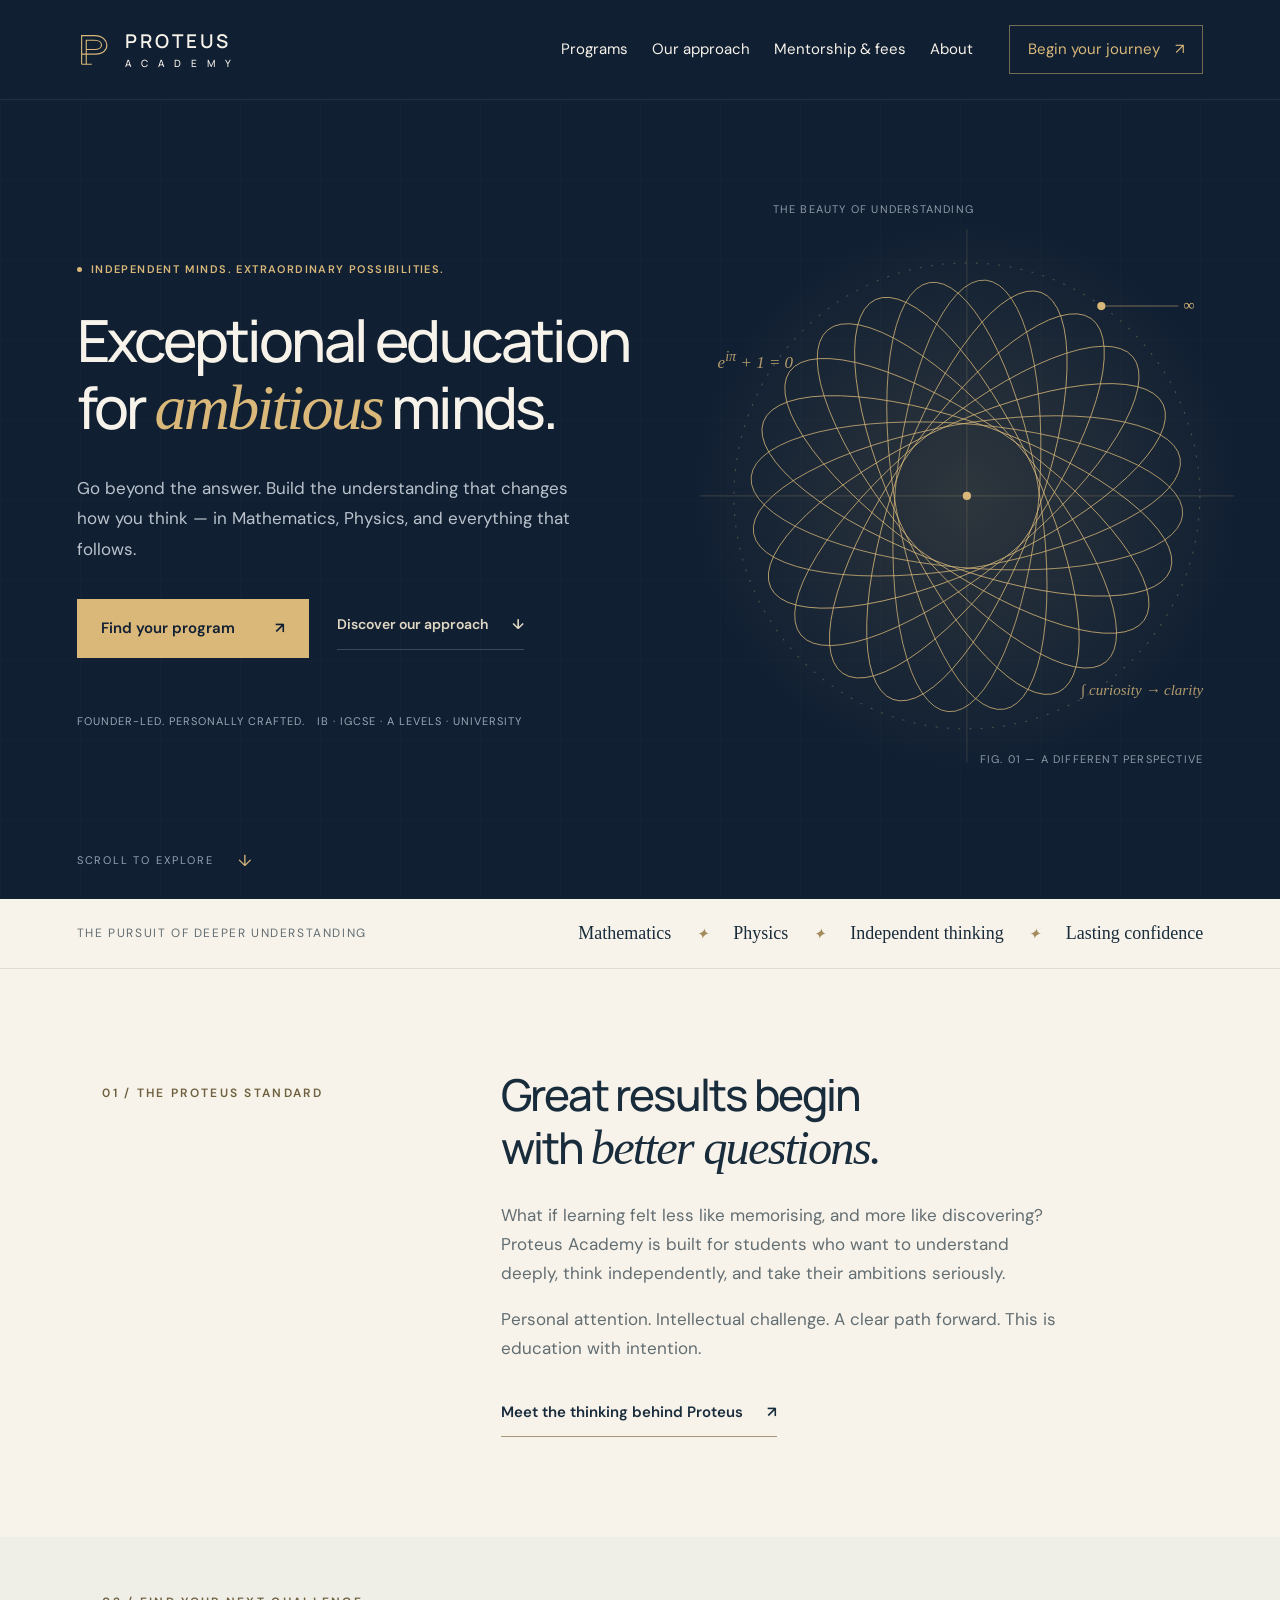
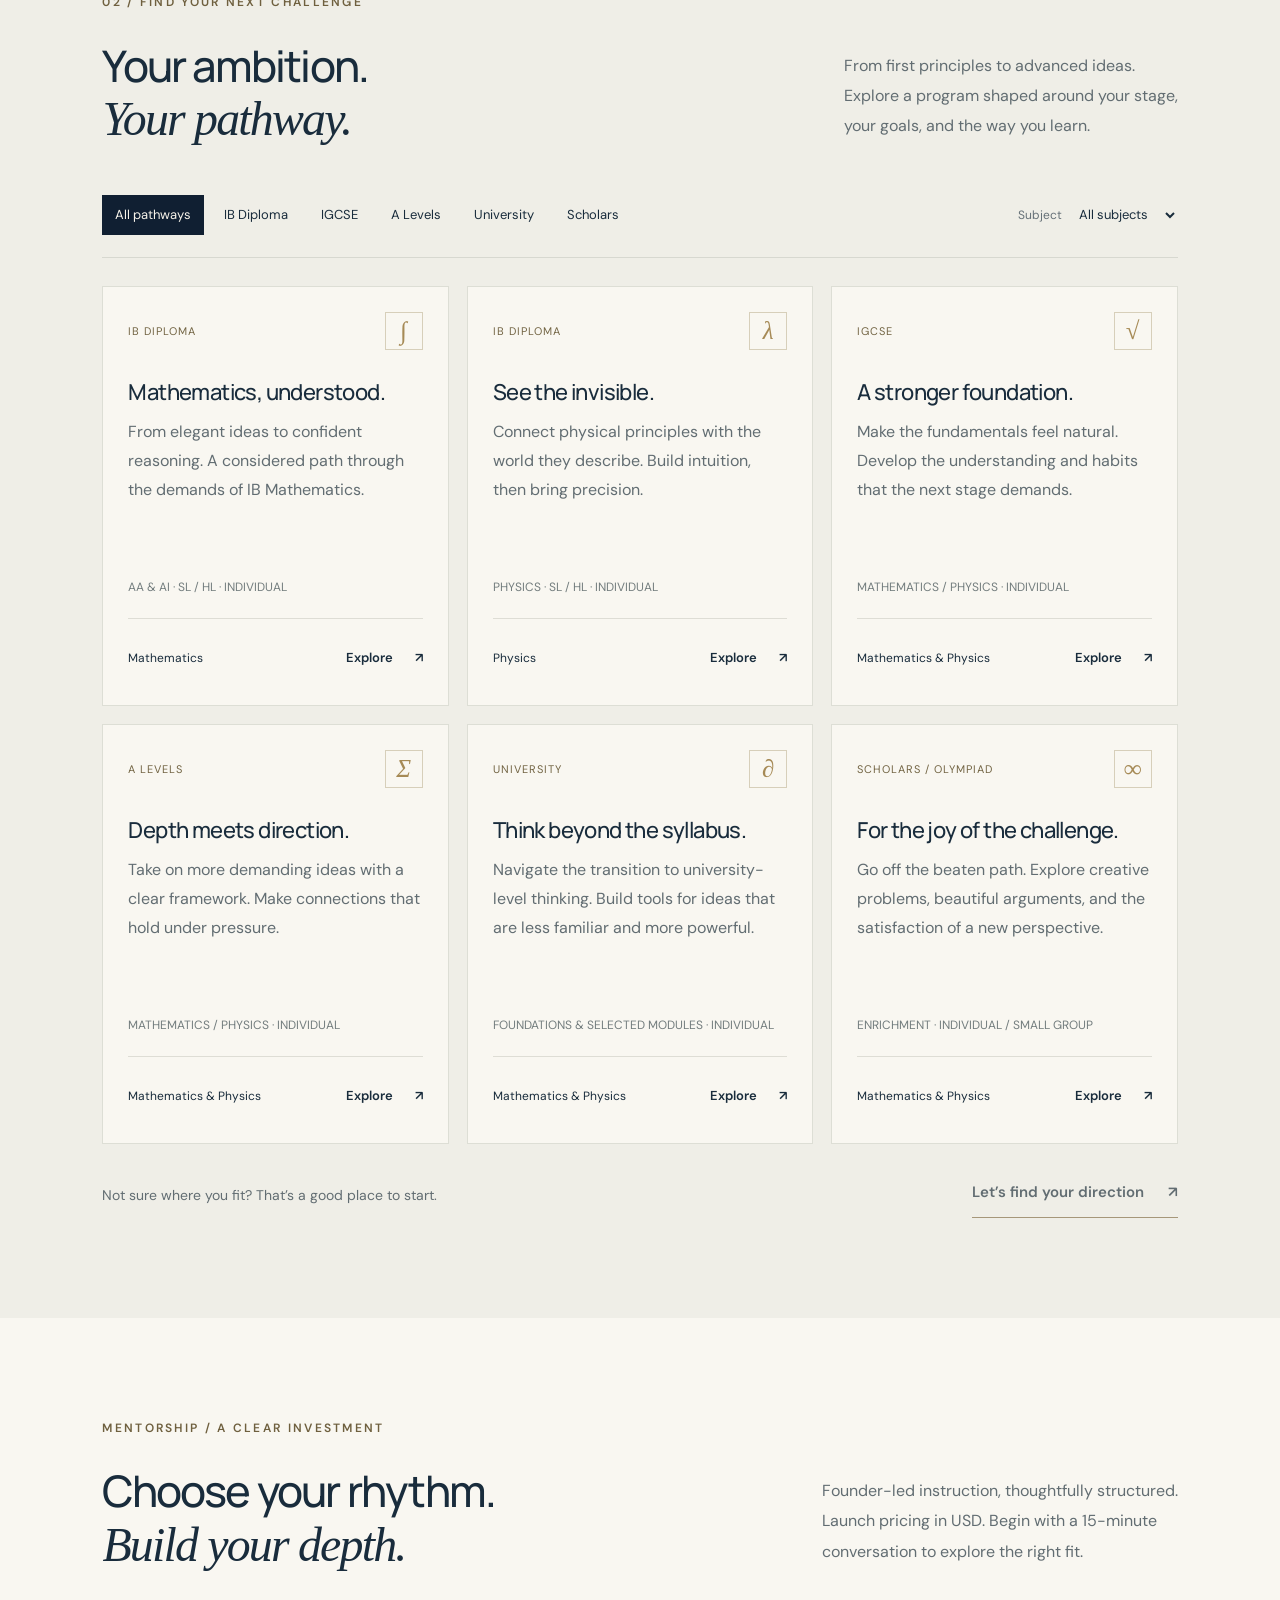
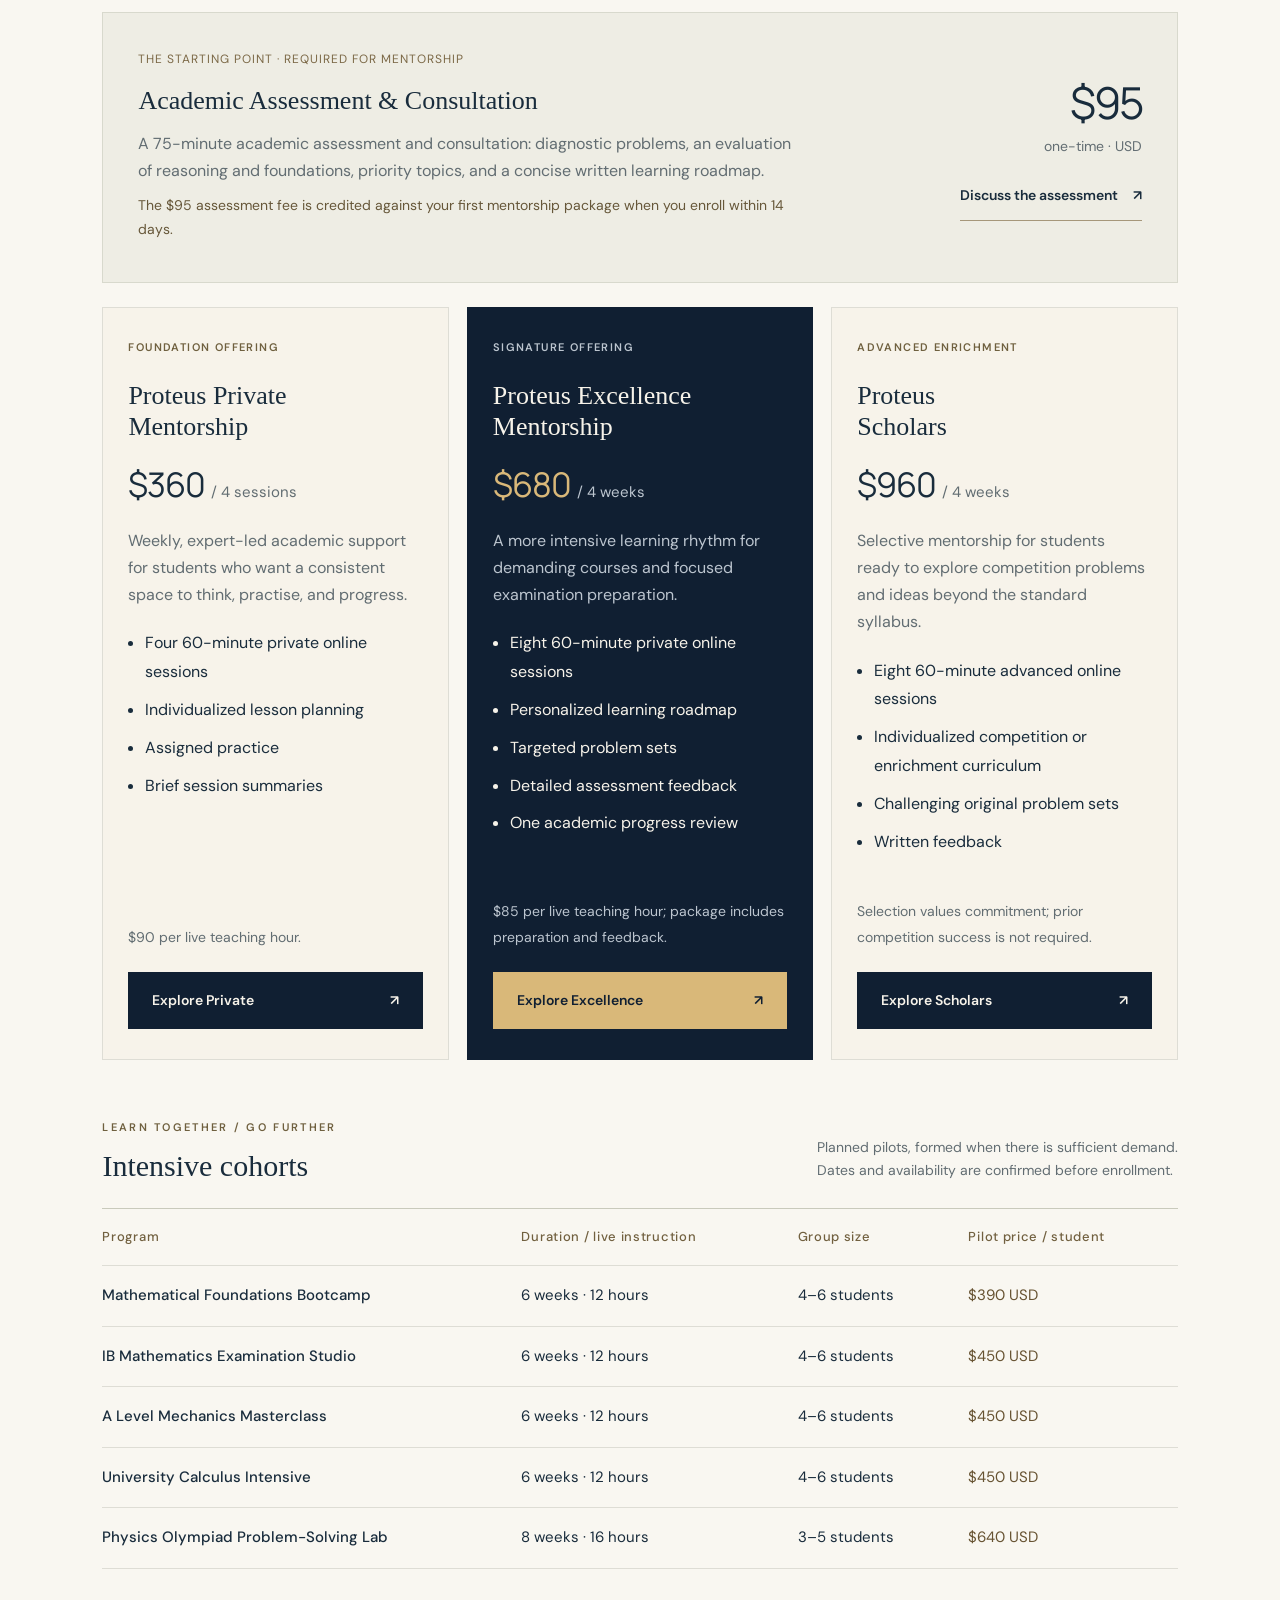
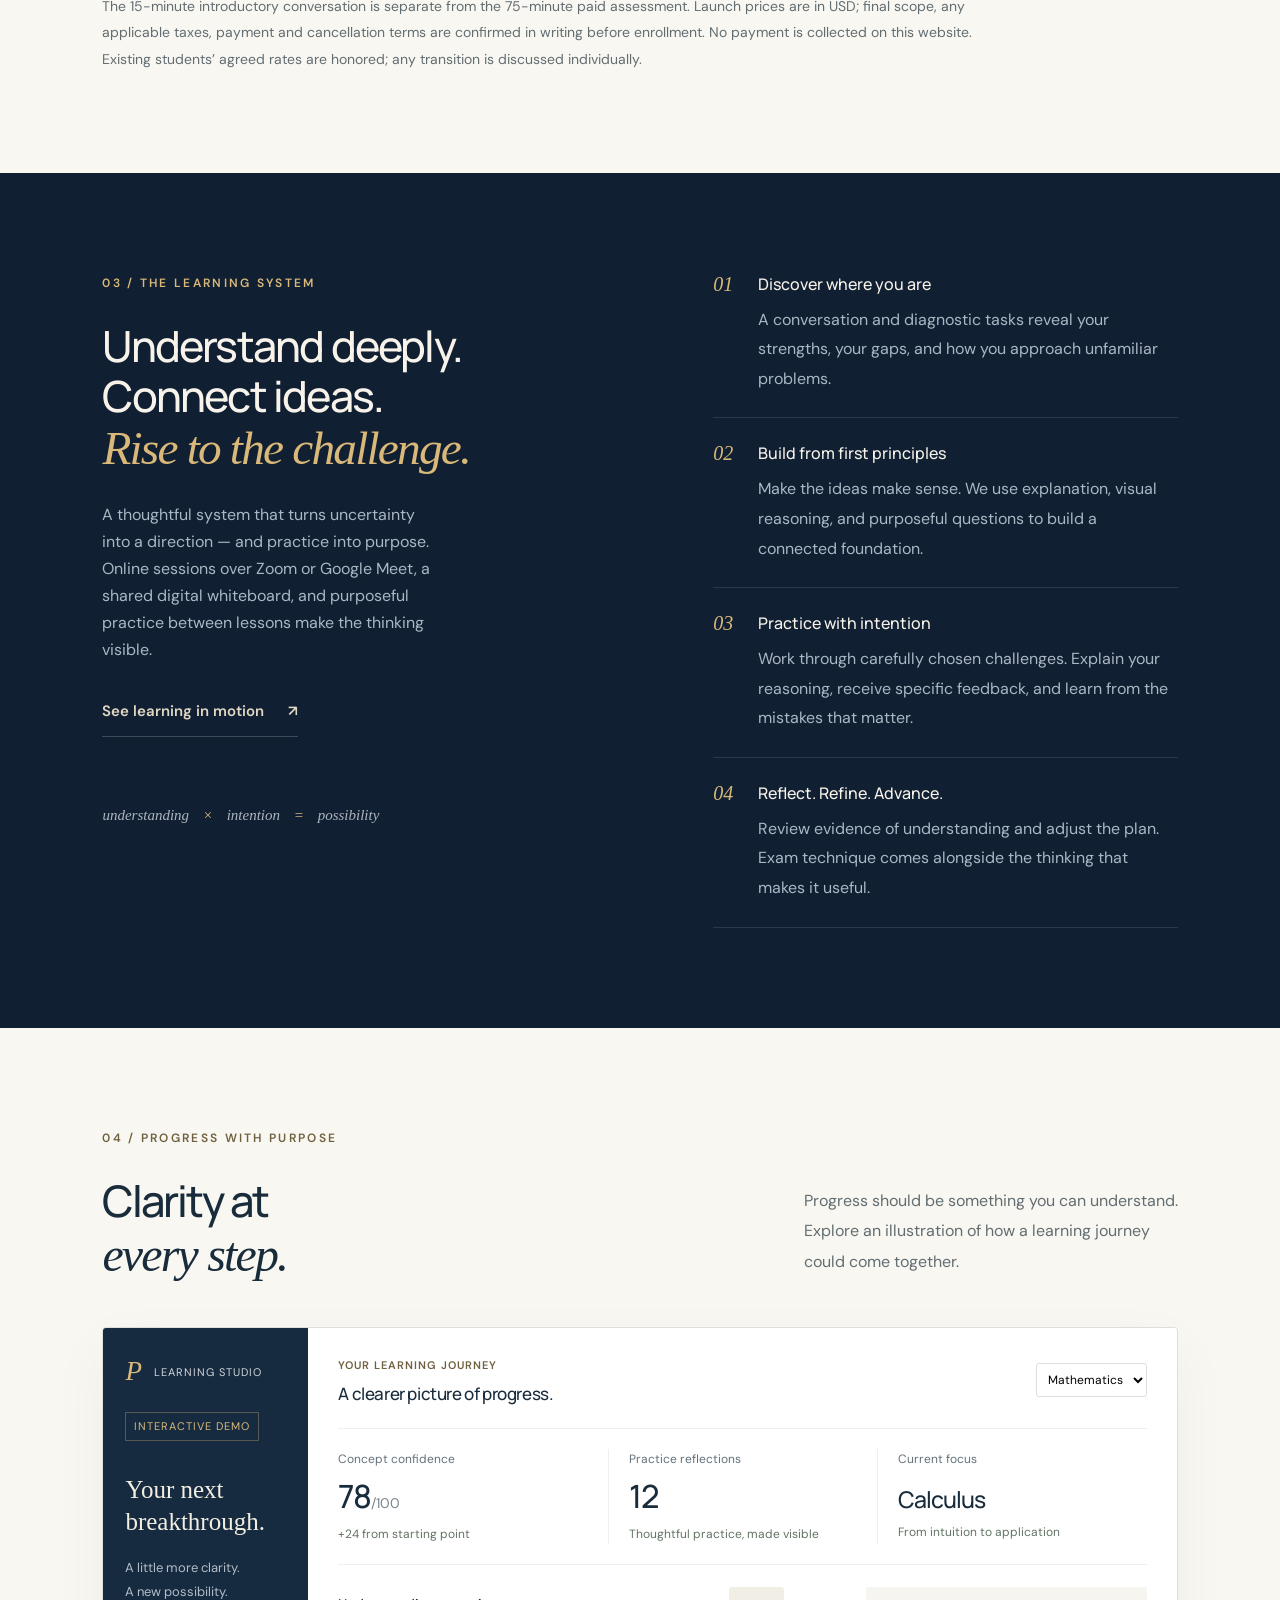
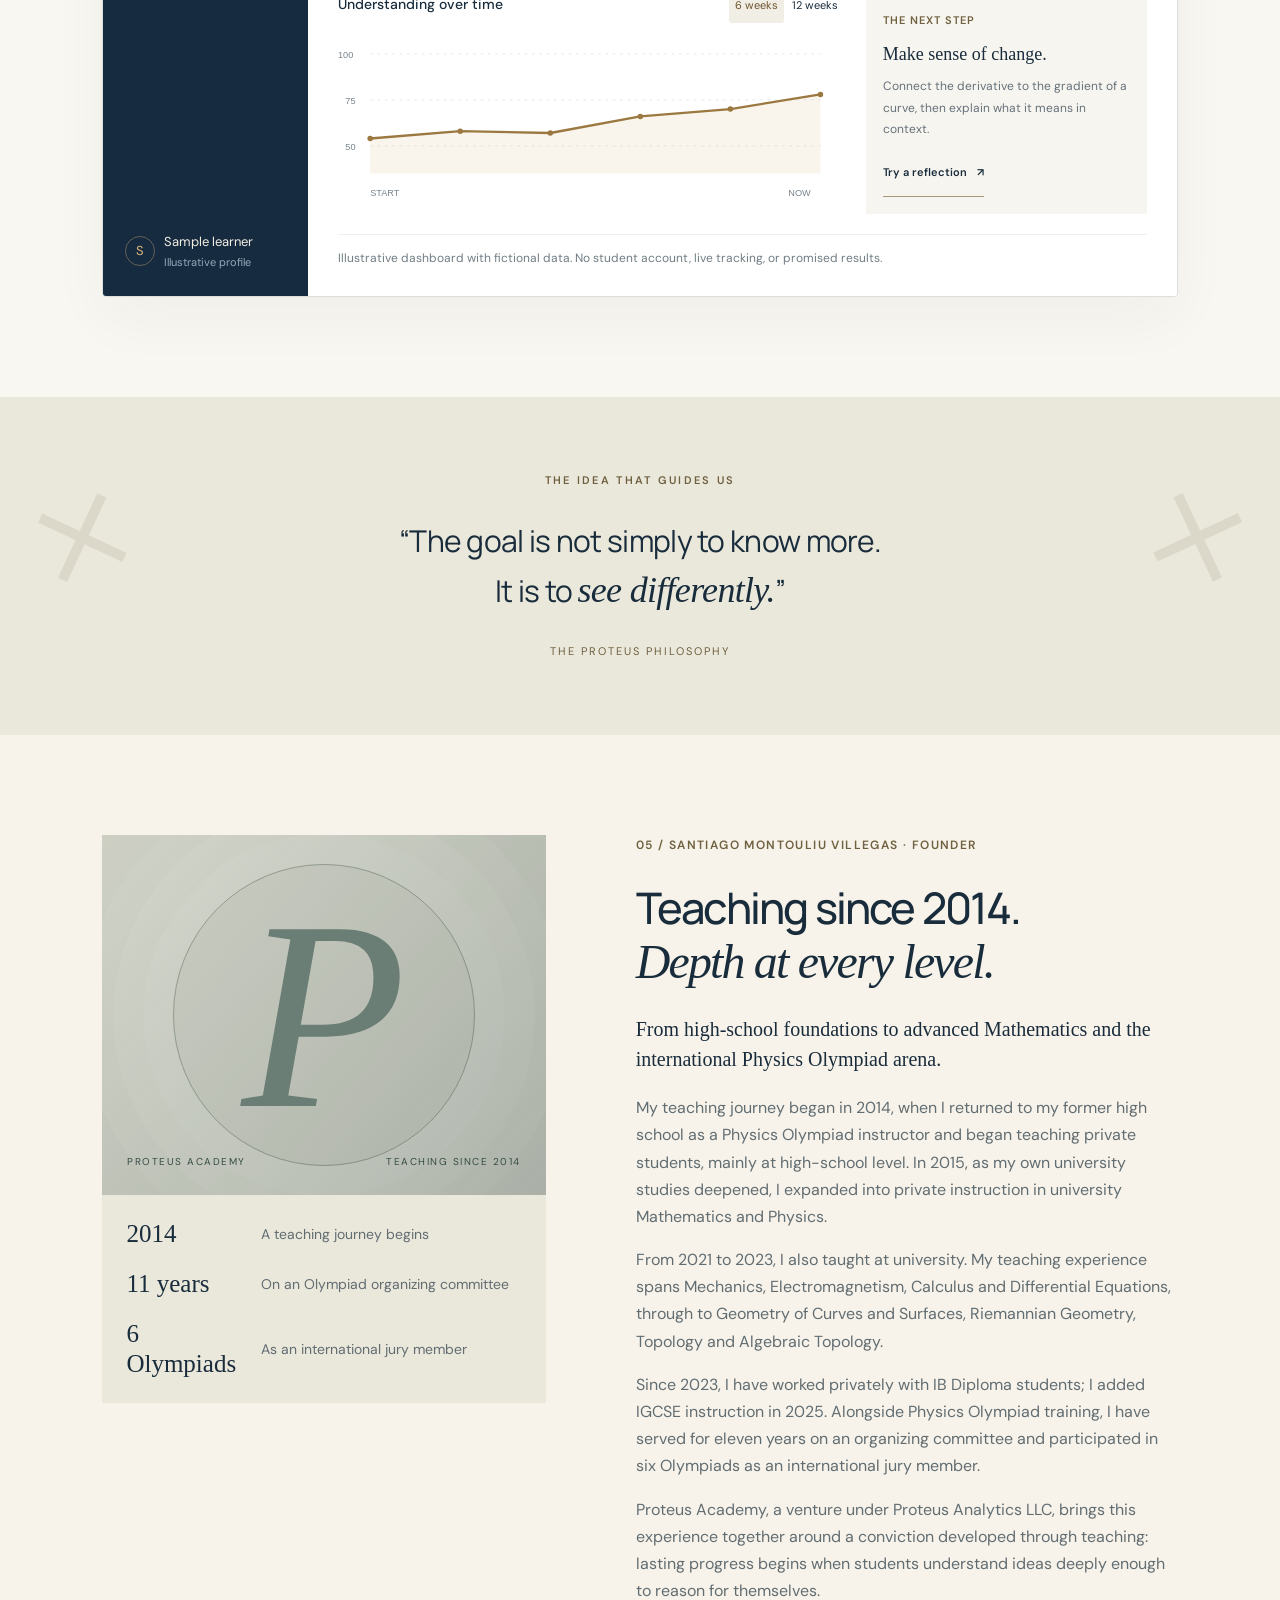
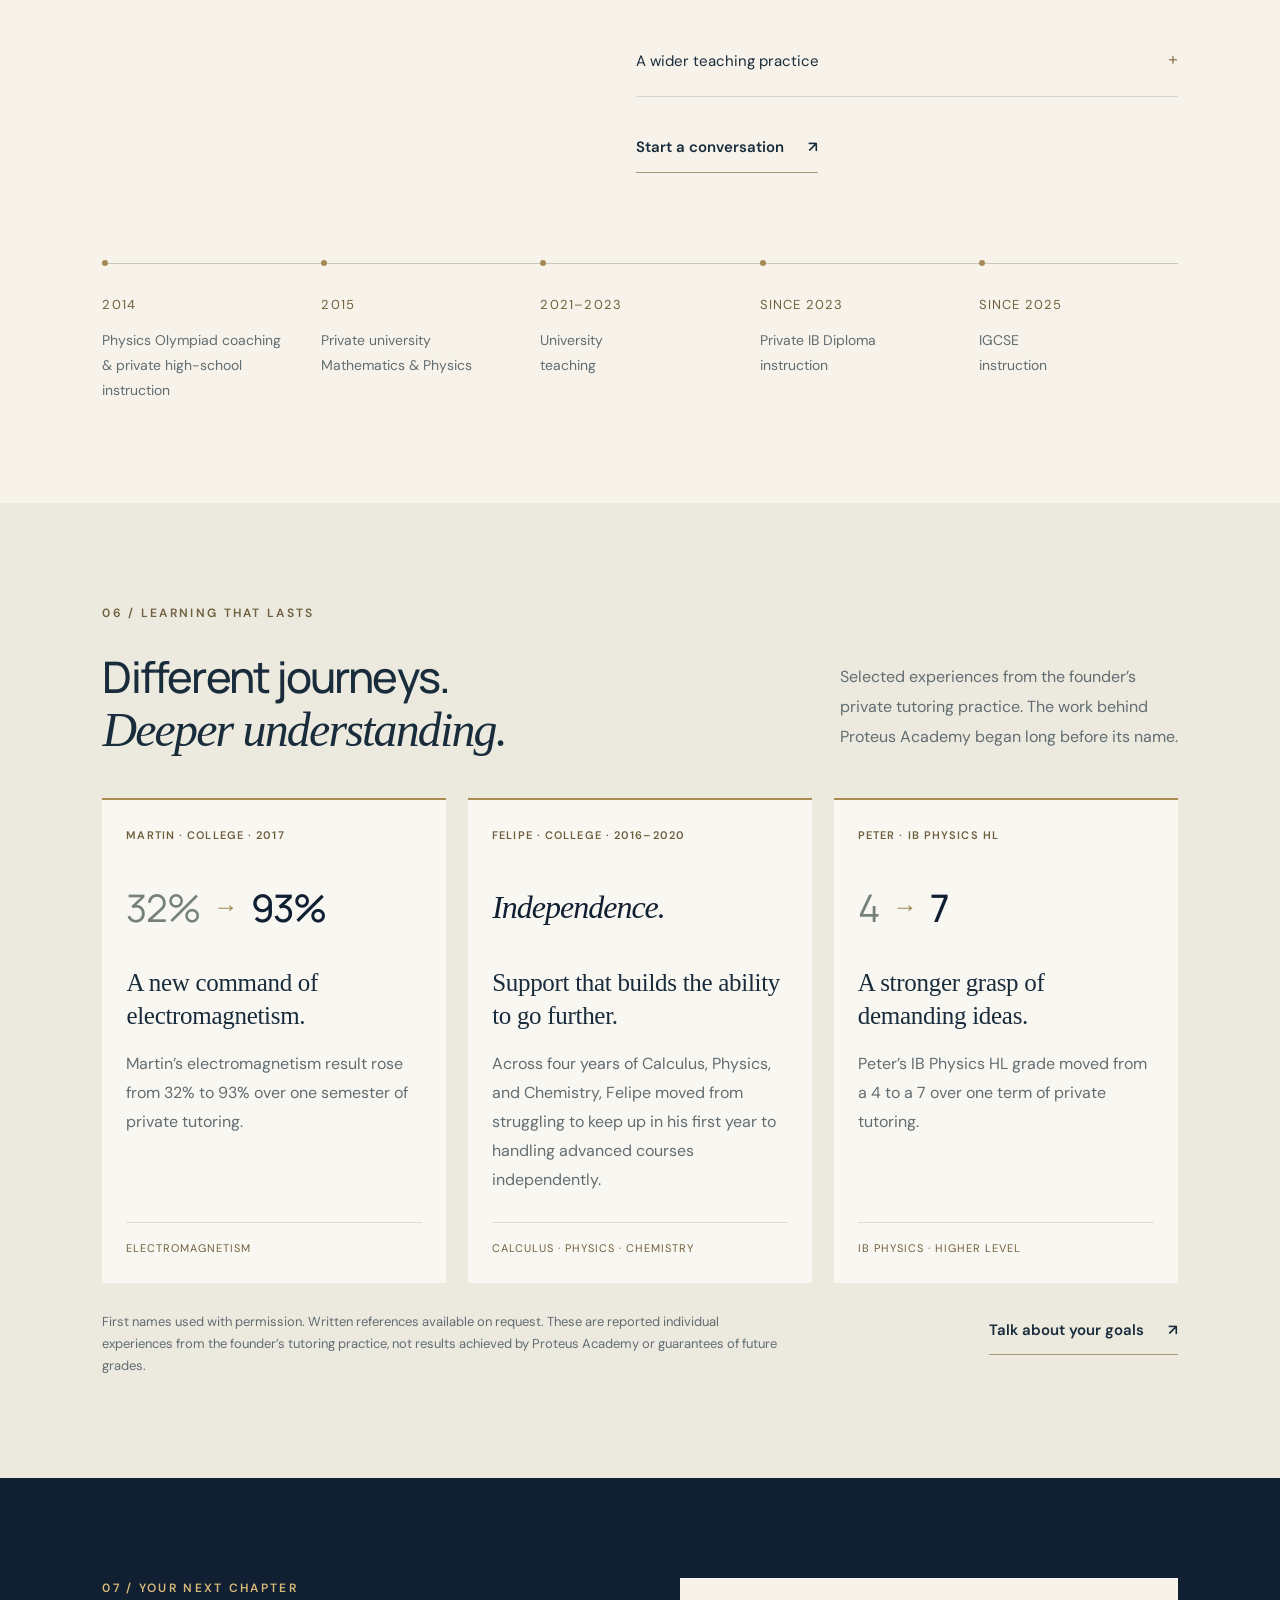
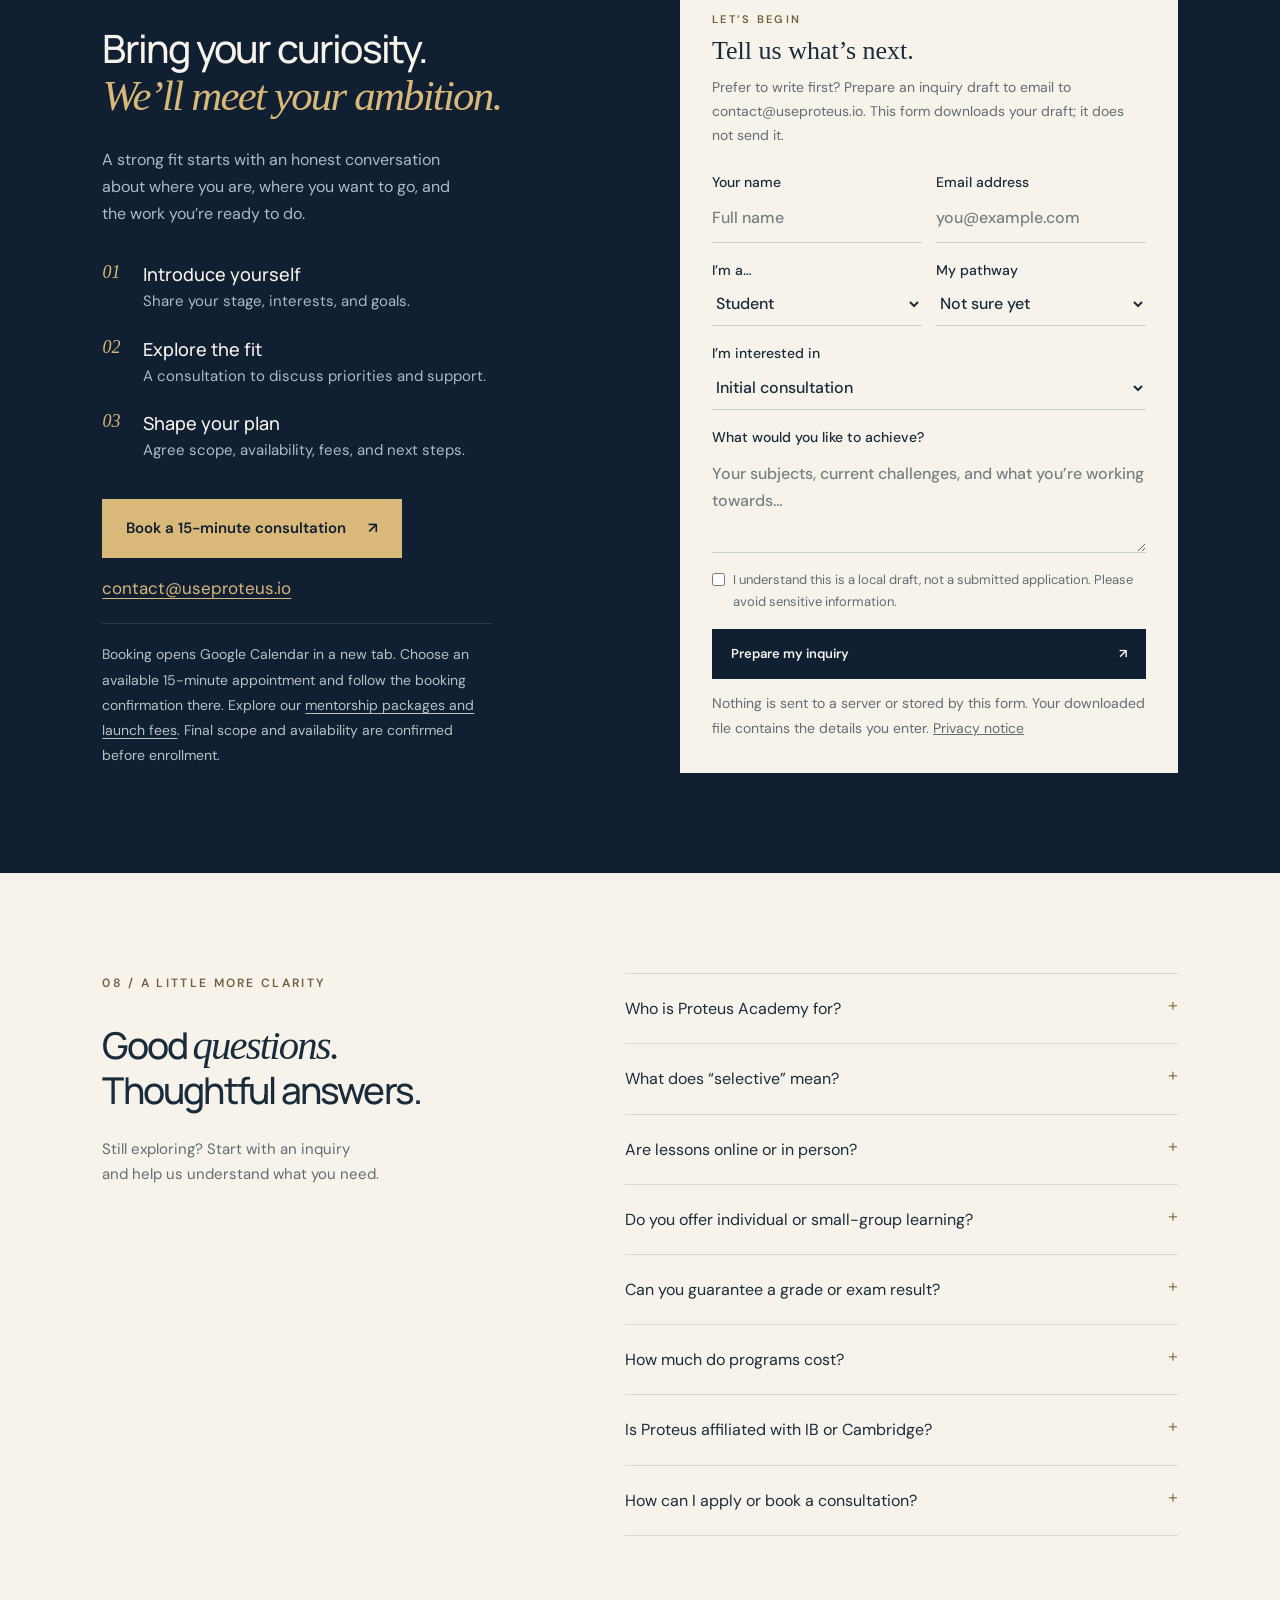
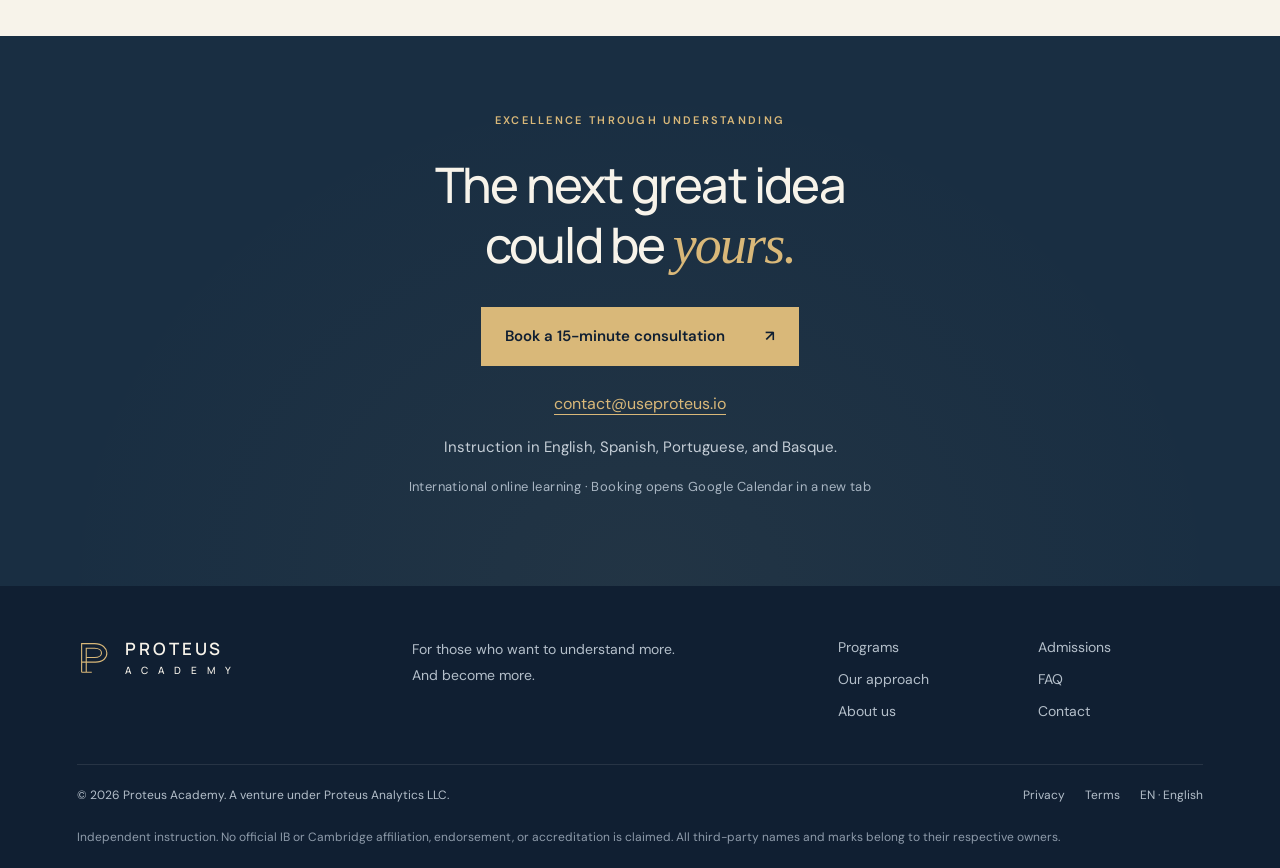
==== commit 5e7d6991: "Add files via upload change contact address" ====
--- a/index.html
+++ b/index.html
@@ -24,12 +24,12 @@
 <article class="mentorship-card signature"><p class="eyebrow">SIGNATURE OFFERING</p><h3>Proteus Excellence<br> Mentorship</h3><p class="service-price">$680 <span>/ 4 weeks</span></p><p>A more intensive learning rhythm for demanding courses and focused examination preparation.</p><ul><li>Eight 60-minute private online sessions</li><li>Personalized learning roadmap</li><li>Targeted problem sets</li><li>Detailed assessment feedback</li><li>One academic progress review</li></ul><p class="rate-note">$85 per live teaching hour; package includes preparation and feedback.</p><a class="button gold" href="#admissions">Explore Excellence <span aria-hidden="true">↗</span></a></article>
 <article class="mentorship-card"><p class="eyebrow ink">ADVANCED ENRICHMENT</p><h3>Proteus<br> Scholars</h3><p class="service-price">$960 <span>/ 4 weeks</span></p><p>Selective mentorship for students ready to explore competition problems and ideas beyond the standard syllabus.</p><ul><li>Eight 60-minute advanced online sessions</li><li>Individualized competition or enrichment curriculum</li><li>Challenging original problem sets</li><li>Written feedback</li></ul><p class="rate-note">Selection values commitment; prior competition success is not required.</p><a class="button navy" href="#admissions">Explore Scholars <span aria-hidden="true">↗</span></a></article></div>
 <div class="cohort-heading"><div><p class="eyebrow ink">LEARN TOGETHER / GO FURTHER</p><h3>Intensive cohorts</h3></div><p>Planned pilots, formed when there is sufficient demand.<br> Dates and availability are confirmed before enrollment.</p></div><div class="cohort-table-wrap" tabindex="0" role="region" aria-label="Planned group programs and pilot pricing; scroll horizontally on small screens"><table class="cohort-table"><caption class="sr-only">Planned intensive cohorts. All pilot prices are in US dollars per student.</caption><thead><tr><th scope="col">Program</th><th scope="col">Duration / live instruction</th><th scope="col">Group size</th><th scope="col">Pilot price / student</th></tr></thead><tbody><tr><th scope="row">Mathematical Foundations Bootcamp</th><td>6 weeks · 12 hours</td><td>4–6 students</td><td>$390 USD</td></tr><tr><th scope="row">IB Mathematics Examination Studio</th><td>6 weeks · 12 hours</td><td>4–6 students</td><td>$450 USD</td></tr><tr><th scope="row">A Level Mechanics Masterclass</th><td>6 weeks · 12 hours</td><td>4–6 students</td><td>$450 USD</td></tr><tr><th scope="row">University Calculus Intensive</th><td>6 weeks · 12 hours</td><td>4–6 students</td><td>$450 USD</td></tr><tr><th scope="row">Physics Olympiad Problem-Solving Lab</th><td>8 weeks · 16 hours</td><td>3–5 students</td><td>$640 USD</td></tr></tbody></table></div><p class="pricing-note">The 15-minute introductory conversation is separate from the 75-minute paid assessment. Launch prices are in USD; final scope, any applicable taxes, payment and cancellation terms are confirmed in writing before enrollment. No payment is collected on this website. Existing students’ agreed rates are honored; any transition is discussed individually.</p></section>
-<section id="approach" class="approach section"><div class="approach-lead"><p class="eyebrow">03 / THE LEARNING SYSTEM</p><h2>Understand deeply.<br> Connect ideas.<br> <em>Rise to the challenge.</em></h2><p>A thoughtful system that turns uncertainty into a direction — and practice into purpose.</p><a class="text-link light" href="#experience">See learning in motion <span>↗</span></a><div class="formula" aria-hidden="true">understanding <span>×</span> intention <span>=</span> possibility</div></div><div class="steps"><article><span>01</span><div><h3>Discover where you are</h3><p>A conversation and diagnostic tasks reveal your strengths, your gaps, and how you approach unfamiliar problems.</p></div></article><article><span>02</span><div><h3>Build from first principles</h3><p>Make the ideas make sense. We use explanation, visual reasoning, and purposeful questions to build a connected foundation.</p></div></article><article><span>03</span><div><h3>Practice with intention</h3><p>Work through carefully chosen challenges. Explain your reasoning, receive specific feedback, and learn from the mistakes that matter.</p></div></article><article><span>04</span><div><h3>Reflect. Refine. Advance.</h3><p>Review evidence of understanding and adjust the plan. Exam technique comes alongside the thinking that makes it useful.</p></div></article></div></section>
+<section id="approach" class="approach section"><div class="approach-lead"><p class="eyebrow">03 / THE LEARNING SYSTEM</p><h2>Understand deeply.<br> Connect ideas.<br> <em>Rise to the challenge.</em></h2><p>A thoughtful system that turns uncertainty into a direction — and practice into purpose. Online sessions over Zoom or Google Meet, a shared digital whiteboard, and purposeful practice between lessons make the thinking visible.</p><a class="text-link light" href="#experience">See learning in motion <span>↗</span></a><div class="formula" aria-hidden="true">understanding <span>×</span> intention <span>=</span> possibility</div></div><div class="steps"><article><span>01</span><div><h3>Discover where you are</h3><p>A conversation and diagnostic tasks reveal your strengths, your gaps, and how you approach unfamiliar problems.</p></div></article><article><span>02</span><div><h3>Build from first principles</h3><p>Make the ideas make sense. We use explanation, visual reasoning, and purposeful questions to build a connected foundation.</p></div></article><article><span>03</span><div><h3>Practice with intention</h3><p>Work through carefully chosen challenges. Explain your reasoning, receive specific feedback, and learn from the mistakes that matter.</p></div></article><article><span>04</span><div><h3>Reflect. Refine. Advance.</h3><p>Review evidence of understanding and adjust the plan. Exam technique comes alongside the thinking that makes it useful.</p></div></article></div></section>
 <section id="experience" class="section experience"><div class="section-heading"><div><p class="eyebrow ink">04 / PROGRESS WITH PURPOSE</p><h2>Clarity at<br> <em>every step.</em></h2></div><p>Progress should be something you can understand.<br> Explore an illustration of how a learning journey<br> could come together.</p></div><div class="dashboard"><div class="dash-sidebar"><div class="dash-brand">P<span>LEARNING STUDIO</span></div><p class="demo-label">INTERACTIVE DEMO</p><h3>Your next<br> breakthrough.</h3><p>A little more clarity.<br> A new possibility.</p><div class="dash-sidebar-bottom"><span class="avatar">S</span><div>Sample learner<small>Illustrative profile</small></div></div></div><div class="dash-main"><div class="dash-top"><div><p class="eyebrow ink">YOUR LEARNING JOURNEY</p><h3>A clearer picture of progress.</h3></div><label class="sr-only" for="demo-subject">Dashboard subject</label><select id="demo-subject"><option value="math">Mathematics</option><option value="physics">Physics</option></select></div><div class="dash-metrics"><div><span>Concept confidence</span><strong id="confidence">78<small>/100</small></strong><em id="confidence-change">+24 from starting point</em></div><div><span>Practice reflections</span><strong id="reflections">12</strong><em>Thoughtful practice, made visible</em></div><div><span>Current focus</span><strong class="focus-metric" id="focus-metric">Calculus</strong><em id="focus-caption">From intuition to application</em></div></div><div class="dash-bottom"><div class="chart-wrap"><div class="chart-title"><h4>Understanding over time</h4><div class="chart-tabs" role="group" aria-label="Demo chart range"><button class="active" data-range="6" aria-pressed="true">6 weeks</button><button data-range="12" aria-pressed="false">12 weeks</button></div></div><svg id="progress-chart" viewBox="0 0 550 190" role="img" aria-labelledby="chart-title chart-desc"><title id="chart-title">Illustrative concept confidence</title><desc id="chart-desc">Sample Mathematics confidence increases from 54 to 78 over six weeks. These are fictional values, not student results.</desc><g stroke="#e3e6e8" stroke-dasharray="3 5"><path d="M35 25h490M35 75h490M35 125h490"/></g><g fill="#78838c" font-size="10" font-family="Arial"><text x="0" y="29">100</text><text x="8" y="79">75</text><text x="8" y="129">50</text><text x="35" y="180">START</text><text x="490" y="180">NOW</text></g><path id="chart-area" d="" fill="#D9B879" opacity=".14"/><path id="chart-line" d="" fill="none" stroke="#9b7840" stroke-width="2.5" stroke-linejoin="round"/><g id="chart-dots" fill="#9b7840"/></svg></div><div class="next-session"><span class="eyebrow ink">THE NEXT STEP</span><h4 id="next-title">Make sense of change.</h4><p id="next-copy">Connect the derivative to the gradient of a curve, then explain what it means in context.</p><button class="text-link" id="show-reflection">Try a reflection <span>↗</span></button></div></div><p class="demo-disclaimer">Illustrative dashboard with fictional data. No student account, live tracking, or promised results.</p></div></div></section>
 <section class="manifesto"><p class="eyebrow ink">THE IDEA THAT GUIDES US</p><blockquote>“The goal is not simply to know more.<br> It is to <em>see differently.</em>”</blockquote><p>THE PROTEUS PHILOSOPHY</p></section>
 <section id="about" class="section about">
 <div class="founder-panel"><div class="founder-art" aria-hidden="true"><div class="founder-monogram">P</div><div class="founder-art-bottom"><span>PROTEUS ACADEMY</span><span>TEACHING SINCE 2014</span></div></div><dl class="founder-facts"><div><dt>2014</dt><dd>A teaching journey begins</dd></div><div><dt>11 years</dt><dd>On an Olympiad organizing committee</dd></div><div><dt>6 Olympiads</dt><dd>As an international jury member</dd></div></dl></div>
-<div class="about-copy"><p class="eyebrow ink">05 / EXPERIENCE WITH PERSPECTIVE</p><h2>Teaching since 2014.<br> <em>Depth at every level.</em></h2><p class="large-copy">From high-school foundations to advanced Mathematics and the international Physics Olympiad arena.</p>
+<div class="about-copy"><p class="eyebrow ink">05 / SANTIAGO MONTOULIU VILLEGAS · FOUNDER</p><h2>Teaching since 2014.<br> <em>Depth at every level.</em></h2><p class="large-copy">From high-school foundations to advanced Mathematics and the international Physics Olympiad arena.</p>
 <p>My teaching journey began in 2014, when I returned to my former high school as a Physics Olympiad instructor and began teaching private students, mainly at high-school level. In 2015, as my own university studies deepened, I expanded into private instruction in university Mathematics and Physics.</p>
 <p>From 2021 to 2023, I also taught at university. My teaching experience spans Mechanics, Electromagnetism, Calculus and Differential Equations, through to Geometry of Curves and Surfaces, Riemannian Geometry, Topology and Algebraic Topology.</p>
 <p>Since 2023, I have worked privately with IB Diploma students; I added IGCSE instruction in 2025. Alongside Physics Olympiad training, I have served for eleven years on an organizing committee and participated in six Olympiads as an international jury member.</p>
@@ -38,10 +38,10 @@
 <a class="text-link founder-link" href="#admissions">Start a conversation <span aria-hidden="true">↗</span></a></div>
 <div class="founder-timeline" aria-label="Teaching experience timeline"><div><span>2014</span><p>Physics Olympiad coaching<br> &amp; private high-school instruction</p></div><div><span>2015</span><p>Private university<br> Mathematics &amp; Physics</p></div><div><span>2021–2023</span><p>University<br> teaching</p></div><div><span>SINCE 2023</span><p>Private IB Diploma<br> instruction</p></div><div><span>SINCE 2025</span><p>IGCSE<br> instruction</p></div></div>
 </section>
-<section class="section voices"><div><p class="eyebrow ink">06 / EVIDENCE, NOT PROMISES</p><h2>Trust is <em>earned.</em></h2></div><div class="voice-placeholder"><span class="quote-symbol" aria-hidden="true">“</span><h3>Real stories belong here.</h3><p>Student and family reflections will be shared only with permission. As a new academy, we are building that story — without invented testimonials, rankings, or grade guarantees.</p><span class="small-label">TESTIMONIAL SPACE · AWAITING VERIFIED CONTRIBUTIONS</span></div></section>
-<section id="admissions" class="section admissions"><div class="admissions-copy"><p class="eyebrow">07 / YOUR NEXT CHAPTER</p><h2>Bring your curiosity.<br> <em>We’ll meet your ambition.</em></h2><p>A strong fit starts with an honest conversation about where you are, where you want to go, and the work you’re ready to do.</p><ol class="admission-steps"><li><span>01</span><div><h3>Introduce yourself</h3><p>Share your stage, interests, and goals.</p></div></li><li><span>02</span><div><h3>Explore the fit</h3><p>A consultation to discuss priorities and support.</p></div></li><li><span>03</span><div><h3>Shape your plan</h3><p>Agree scope, availability, fees, and next steps.</p></div></li></ol><div class="admissions-booking"><a class="button gold" href="https://calendar.app.google/bJGampQ4B7evMxxW9" target="_blank" rel="noopener noreferrer">Book a 15-minute consultation <span aria-hidden="true">↗</span></a><a class="consultation-email" href="mailto:santiago@useproteus.io">santiago@useproteus.io</a><p class="admissions-note">Booking opens Google Calendar in a new tab. Choose an available 15-minute appointment and follow the booking confirmation there. Explore our <a href="#pricing">mentorship packages and launch fees</a>. Final scope and availability are confirmed before enrollment.</p></div></div><form id="inquiry-form" class="inquiry-form"><p class="eyebrow ink">LET’S BEGIN</p><h3>Tell us what’s next.</h3><p class="form-intro">Prefer to write first? Prepare an inquiry draft to email to santiago@useproteus.io. This form downloads your draft; it does not send it.</p><div class="form-row"><label>Your name<input name="name" autocomplete="name" maxlength="100" required placeholder="Full name"></label><label>Email address<input name="email" type="email" autocomplete="email" maxlength="254" required placeholder="you@example.com"></label></div><div class="form-row"><label>I’m a…<select name="role"><option>Student</option><option>Parent or guardian</option><option>Other</option></select></label><label>My pathway<select name="pathway" id="inquiry-pathway"><option>Not sure yet</option> <option>IB Diploma</option><option>IGCSE</option><option>A Levels</option><option>University</option><option>Scholars / Olympiad</option></select></label></div><label>I’m interested in<select name="interest"><option>Initial consultation</option><option>Mathematics instruction</option><option>Physics instruction</option><option>Scholars / Olympiad preparation</option></select></label><label>What would you like to achieve?<textarea name="goals" rows="3" maxlength="2000" required placeholder="Your subjects, current challenges, and what you’re working towards…"></textarea></label><label class="checkbox"><input type="checkbox" required><span>I understand this is a local draft, not a submitted application. Please avoid sensitive information.</span></label><button class="button navy" type="submit">Prepare my inquiry <span aria-hidden="true">↗</span></button><p class="form-status" id="form-status" role="status"></p><p class="form-privacy">Nothing is sent to a server or stored by this form. Your downloaded file contains the details you enter. <a href="./privacy.html">Privacy notice</a></p></form></section>
-<section id="faq" class="section faq"><div><p class="eyebrow ink">08 / A LITTLE MORE CLARITY</p><h2>Good <em>questions.</em><br> Thoughtful answers.</h2><p>Still exploring? Start with an inquiry<br> and help us understand what you need.</p></div><div class="faq-list"><details><summary>Who is Proteus Academy for?</summary><p>Ambitious students studying Mathematics or Physics at IB Diploma, IGCSE, A Level, or university level, and students seeking deeper enrichment through Scholars / Olympiad preparation. A diagnostic conversation helps establish fit.</p></details><details><summary>What does “selective” mean?</summary><p>We look for curiosity, willingness to practise, and a fit between the student’s goals and available expertise. Selectivity is about thoughtful support and capacity, not a promise of admission or an invented academic cutoff.</p></details><details><summary>Are lessons online or in person?</summary><p>Lessons are delivered online for international students. Session times, time zones, and the teaching platform are agreed during consultation before enrollment.</p></details><details><summary>Do you offer individual or small-group learning?</summary><p>We offer individual online instruction and small-group Scholars / Olympiad sessions. Group formation, lesson length, schedule, and availability are confirmed before enrollment.</p></details><details><summary>Can you guarantee a grade or exam result?</summary><p>No. Learning depends on many factors, including prior preparation, independent practice, attendance, and assessment conditions. We focus on clear goals, thoughtful feedback, and evidence of understanding.</p></details><details><summary>How much do programs cost?</summary><p>Launch pricing is in USD: $95 for a 75-minute assessment; $360 for four 60-minute Private Mentorship sessions; $680 for eight 60-minute Excellence sessions over four weeks; and $960 for eight 60-minute Scholars sessions over four weeks. <a href="#pricing">See mentorship packages and planned cohort prices</a>. Final scope, any applicable taxes, payment and cancellation terms are confirmed in writing before enrollment.</p></details><details><summary>Is Proteus affiliated with IB or Cambridge?</summary><p>No official affiliation, endorsement, accreditation, or authorization is claimed. References to IB, IGCSE, and A Levels identify students’ study pathways. Proteus Academy is an independent education venture.</p></details><details><summary>How can I apply or book a consultation?</summary><p>Book a 15-minute consultation through <a href="https://calendar.app.google/bJGampQ4B7evMxxW9" target="_blank" rel="noopener noreferrer">Google Calendar (opens in a new tab)</a>, or email <a href="mailto:santiago@useproteus.io">santiago@useproteus.io</a>. The inquiry builder can help you prepare a draft to send yourself; it does not send an application or book a meeting. Students under 18 should involve a parent or guardian.</p></details></div></section>
-<section id="contact" class="contact-band"><p class="eyebrow">EXCELLENCE THROUGH UNDERSTANDING</p><h2>The next great idea<br> could be <em>yours.</em></h2><a class="button gold" href="https://calendar.app.google/bJGampQ4B7evMxxW9" target="_blank" rel="noopener noreferrer">Book a 15-minute consultation <span aria-hidden="true">↗</span></a><p><a class="contact-email" href="mailto:santiago@useproteus.io">santiago@useproteus.io</a></p><p>International online learning · Booking opens Google Calendar in a new tab</p></section>
+<section id="evidence" class="section student-experiences" aria-labelledby="student-experiences-title"><div class="section-heading"><div><p class="eyebrow ink">06 / LEARNING THAT LASTS</p><h2 id="student-experiences-title">Different journeys.<br> <em>Deeper understanding.</em></h2></div><p>Selected experiences from the founder’s<br> private tutoring practice. The work behind<br> Proteus Academy began long before its name.</p></div><div class="student-stories"><article class="student-story"><p class="story-context">MARTIN · COLLEGE · 2017</p><div class="story-result"><span>32%</span><span class="story-arrow" aria-label="to">→</span><strong>93%</strong></div><h3>A new command of electromagnetism.</h3><p>Martin’s electromagnetism result rose from 32% to 93% over one semester of private tutoring.</p><span class="story-subject">ELECTROMAGNETISM</span></article><article class="student-story"><p class="story-context">FELIPE · COLLEGE · 2016–2020</p><div class="story-result story-result-words"><strong>Independence.</strong></div><h3>Support that builds the ability to go further.</h3><p>Across four years of Calculus, Physics, and Chemistry, Felipe moved from struggling to keep up in his first year to handling advanced courses independently.</p><span class="story-subject">CALCULUS · PHYSICS · CHEMISTRY</span></article><article class="student-story"><p class="story-context">PETER · IB PHYSICS HL</p><div class="story-result"><span>4</span><span class="story-arrow" aria-label="to">→</span><strong>7</strong></div><h3>A stronger grasp of demanding ideas.</h3><p>Peter’s IB Physics HL grade moved from a 4 to a 7 over one term of private tutoring.</p><span class="story-subject">IB PHYSICS · HIGHER LEVEL</span></article></div><div class="story-footnote"><p>First names used with permission. Written references available on request. These are reported individual experiences from the founder’s tutoring practice, not results achieved by Proteus Academy or guarantees of future grades.</p><a class="text-link" href="#admissions">Talk about your goals <span aria-hidden="true">↗</span></a></div></section>
+<section id="admissions" class="section admissions"><div class="admissions-copy"><p class="eyebrow">07 / YOUR NEXT CHAPTER</p><h2>Bring your curiosity.<br> <em>We’ll meet your ambition.</em></h2><p>A strong fit starts with an honest conversation about where you are, where you want to go, and the work you’re ready to do.</p><ol class="admission-steps"><li><span>01</span><div><h3>Introduce yourself</h3><p>Share your stage, interests, and goals.</p></div></li><li><span>02</span><div><h3>Explore the fit</h3><p>A consultation to discuss priorities and support.</p></div></li><li><span>03</span><div><h3>Shape your plan</h3><p>Agree scope, availability, fees, and next steps.</p></div></li></ol><div class="admissions-booking"><a class="button gold" href="https://calendar.app.google/bJGampQ4B7evMxxW9" target="_blank" rel="noopener noreferrer">Book a 15-minute consultation <span aria-hidden="true">↗</span></a><a class="consultation-email" href="mailto:contact@useproteus.io">contact@useproteus.io</a><p class="admissions-note">Booking opens Google Calendar in a new tab. Choose an available 15-minute appointment and follow the booking confirmation there. Explore our <a href="#pricing">mentorship packages and launch fees</a>. Final scope and availability are confirmed before enrollment.</p></div></div><form id="inquiry-form" class="inquiry-form"><p class="eyebrow ink">LET’S BEGIN</p><h3>Tell us what’s next.</h3><p class="form-intro">Prefer to write first? Prepare an inquiry draft to email to contact@useproteus.io. This form downloads your draft; it does not send it.</p><div class="form-row"><label>Your name<input name="name" autocomplete="name" maxlength="100" required placeholder="Full name"></label><label>Email address<input name="email" type="email" autocomplete="email" maxlength="254" required placeholder="you@example.com"></label></div><div class="form-row"><label>I’m a…<select name="role"><option>Student</option><option>Parent or guardian</option><option>Other</option></select></label><label>My pathway<select name="pathway" id="inquiry-pathway"><option>Not sure yet</option> <option>IB Diploma</option><option>IGCSE</option><option>A Levels</option><option>University</option><option>Scholars / Olympiad</option></select></label></div><label>I’m interested in<select name="interest"><option>Initial consultation</option><option>Mathematics instruction</option><option>Physics instruction</option><option>Scholars / Olympiad preparation</option></select></label><label>What would you like to achieve?<textarea name="goals" rows="3" maxlength="2000" required placeholder="Your subjects, current challenges, and what you’re working towards…"></textarea></label><label class="checkbox"><input type="checkbox" required><span>I understand this is a local draft, not a submitted application. Please avoid sensitive information.</span></label><button class="button navy" type="submit">Prepare my inquiry <span aria-hidden="true">↗</span></button><p class="form-status" id="form-status" role="status"></p><p class="form-privacy">Nothing is sent to a server or stored by this form. Your downloaded file contains the details you enter. <a href="./privacy.html">Privacy notice</a></p></form></section>
+<section id="faq" class="section faq"><div><p class="eyebrow ink">08 / A LITTLE MORE CLARITY</p><h2>Good <em>questions.</em><br> Thoughtful answers.</h2><p>Still exploring? Start with an inquiry<br> and help us understand what you need.</p></div><div class="faq-list"><details><summary>Who is Proteus Academy for?</summary><p>Ambitious students studying Mathematics or Physics at IB Diploma, IGCSE, A Level, or university level, and students seeking deeper enrichment through Scholars / Olympiad preparation. A diagnostic conversation helps establish fit.</p></details><details><summary>What does “selective” mean?</summary><p>We look for curiosity, willingness to practise, and a fit between the student’s goals and available expertise. Selectivity is about thoughtful support and capacity, not a promise of admission or an invented academic cutoff.</p></details><details><summary>Are lessons online or in person?</summary><p>Lessons are delivered online over Zoom or Google Meet, with a shared digital whiteboard so each step stays visible. Teaching is available in English, Spanish, Portuguese, and Basque. Session times and the platform are agreed during consultation.</p></details><details><summary>Do you offer individual or small-group learning?</summary><p>We offer individual online instruction and small-group Scholars / Olympiad sessions. Group formation, lesson length, schedule, and availability are confirmed before enrollment.</p></details><details><summary>Can you guarantee a grade or exam result?</summary><p>No. Learning depends on many factors, including prior preparation, independent practice, attendance, and assessment conditions. We focus on clear goals, thoughtful feedback, and evidence of understanding.</p></details><details><summary>How much do programs cost?</summary><p>Launch pricing is in USD: $95 for a 75-minute assessment; $360 for four 60-minute Private Mentorship sessions; $680 for eight 60-minute Excellence sessions over four weeks; and $960 for eight 60-minute Scholars sessions over four weeks. <a href="#pricing">See mentorship packages and planned cohort prices</a>. Final scope, any applicable taxes, payment and cancellation terms are confirmed in writing before enrollment.</p></details><details><summary>Is Proteus affiliated with IB or Cambridge?</summary><p>No official affiliation, endorsement, accreditation, or authorization is claimed. References to IB, IGCSE, and A Levels identify students’ study pathways. Proteus Academy is an independent education venture.</p></details><details><summary>How can I apply or book a consultation?</summary><p>Book a 15-minute consultation through <a href="https://calendar.app.google/bJGampQ4B7evMxxW9" target="_blank" rel="noopener noreferrer">Google Calendar (opens in a new tab)</a>, or email <a href="mailto:contact@useproteus.io">contact@useproteus.io</a>. The inquiry builder can help you prepare a draft to send yourself; it does not send an application or book a meeting. Students under 18 should involve a parent or guardian.</p></details></div></section>
+<section id="contact" class="contact-band"><p class="eyebrow">EXCELLENCE THROUGH UNDERSTANDING</p><h2>The next great idea<br> could be <em>yours.</em></h2><a class="button gold" href="https://calendar.app.google/bJGampQ4B7evMxxW9" target="_blank" rel="noopener noreferrer">Book a 15-minute consultation <span aria-hidden="true">↗</span></a><p><a class="contact-email" href="mailto:contact@useproteus.io">contact@useproteus.io</a></p><p class="teaching-languages">Instruction in English, Spanish, Portuguese, and Basque.</p><p>International online learning · Booking opens Google Calendar in a new tab</p></section>
 </main>
 <footer><div class="footer-top"><a class="brand" href="#"><svg viewBox="0 0 40 44" aria-hidden="true"><path d="M5 38V7h14c17 0 18 20 1 20H5M10 38V12h9c10 0 10 10 0 10h-9M5 38h11"/></svg><span>PROTEUS<span class="brand-sub">A C A D E M Y</span></span></a><p>For those who want to understand more.<br> And become more.</p><div><a href="#programs">Programs</a><a href="#approach">Our approach</a><a href="#about">About us</a></div><div><a href="#admissions">Admissions</a><a href="#faq">FAQ</a><a href="#contact">Contact</a></div></div><div class="footer-bottom"><span>© <span id="year">2026</span> Proteus Academy. A venture under Proteus Analytics LLC.</span><div><a href="./privacy.html">Privacy</a><a href="./terms.html">Terms</a><span lang="en">EN · English</span></div></div><p class="affiliation">Independent instruction. No official IB or Cambridge affiliation, endorsement, or accreditation is claimed. All third-party names and marks belong to their respective owners.</p></footer>
 <dialog id="detail-dialog" aria-labelledby="dialog-title"><button class="dialog-close" aria-label="Close dialog">×</button><div id="dialog-content"></div></dialog>
--- a/styles.css
+++ b/styles.css
@@ -1,18 +1,28 @@
 @import url('https://fonts.googleapis.com/css2?family=DM+Sans:wght@400;500;600;700&family=Manrope:wght@400;500;600;700;800&display=swap');
-:root{--navy:#101f32;--gold:#d9b879;--ivory:#f7f3ea;--ink:#192c3c;--muted:#626d72;--line:#deddd5;--serif:Georgia,'Times New Roman',serif;--sans:'DM Sans',Arial,sans-serif;--display:'Manrope',Arial,sans-serif}*{box-sizing:border-box}html{scroll-behavior:smooth;scroll-padding-top:95px}body{margin:0;background:var(--ivory);color:var(--ink);font:15px/1.7 var(--sans);-webkit-font-smoothing:antialiased}a{color:inherit;text-decoration:none}button,input,select,textarea{font:inherit}button,a,input,select,textarea,summary{-webkit-tap-highlight-color:transparent}button{cursor:pointer}button:focus-visible,a:focus-visible,input:focus-visible,select:focus-visible,textarea:focus-visible,summary:focus-visible{outline:3px solid #b28845;outline-offset:5px}button{color:inherit}::selection{background:var(--gold);color:var(--navy)}.sr-only{position:absolute;width:1px;height:1px;padding:0;margin:-1px;overflow:hidden;clip:rect(0,0,0,0);white-space:nowrap;border:0}.skip{position:fixed;top:10px;left:10px;transform:translateY(-160%);z-index:100;background:var(--gold);padding:10px 20px}.skip:focus{transform:none}.site-header{height:100px;padding:0 6%;display:flex;align-items:center;justify-content:space-between;background:var(--navy);color:var(--ivory);position:relative;z-index:20;border-bottom:1px solid #ffffff12}.brand{display:inline-flex;align-items:center;gap:11px;font-family:var(--display);letter-spacing:3px;font-size:19px;font-weight:600;line-height:1.3;flex-shrink:0}.brand svg{width:37px;height:43px;stroke:var(--gold);fill:none;stroke-width:1.2}.brand-sub{display:block;font-size:8px;letter-spacing:4px;text-align:center;font-weight:500;margin-top:4px}.site-header nav{display:flex;gap:29px;align-items:center;font-size:12px}.site-header nav>a{position:relative}.site-header nav>a:after{content:'';position:absolute;bottom:-7px;left:0;width:0;height:1px;background:var(--gold);transition:width .25s}.site-header nav>a:hover:after{width:100%}.site-header .nav-cta{border:1px solid #d9b87980;color:var(--gold);padding:11px 18px;margin-left:12px;display:flex;gap:25px}.menu-toggle{display:none}.hero{background:var(--navy);color:var(--ivory);position:relative;min-height:690px;overflow:hidden;display:grid;grid-template-columns:1.25fr 1fr;padding:88px 6% 80px;align-items:center}.hero-grid{position:absolute;inset:0;background-image:linear-gradient(#ffffff03 1px,transparent 1px),linear-gradient(90deg,#ffffff03 1px,transparent 1px);background-size:80px 80px;pointer-events:none}.hero-copy{position:relative;z-index:2}.eyebrow{font-size:9px;letter-spacing:2.3px;font-weight:600;color:var(--gold);margin:0 0 28px;line-height:1.7}.eyebrow.ink{color:#6f603f}.hero .eyebrow{display:flex;align-items:center;gap:9px;font-size:8px;letter-spacing:1.9px}.hero .eyebrow>span{width:5px;height:5px;background:var(--gold);border-radius:50%}h1,h2,h3,h4,p{margin-top:0}h1{font:500 clamp(40px,4.55vw,72px)/1.13 var(--display);letter-spacing:-2.8px;margin-bottom:28px;white-space:nowrap}h1 em,h2 em,blockquote em{font-family:var(--serif);font-weight:400}h1 em{color:var(--gold);font-size:1.1em}h2{font:500 clamp(32px,3.4vw,51px)/1.16 var(--display);letter-spacing:-1.8px;margin-bottom:25px}h2 em{font-size:1.1em}.hero-description{max-width:445px;color:#bbc3cd;font-size:14px;line-height:1.85}.hero-actions{display:flex;align-items:center;gap:28px;margin:34px 0 54px}.button{display:inline-flex;align-items:center;justify-content:space-between;gap:40px;padding:16px 23px;font-size:11px;font-weight:600;border:1px solid transparent;transition:transform .2s,background .2s}.button:hover{transform:translateY(-2px)}.button.gold{background:var(--gold);color:var(--navy)}.button.gold:hover{background:#e4c790}.button.navy{background:var(--navy);color:var(--ivory)}.button.navy:hover{background:#233b54}.text-link{display:inline-flex;align-items:center;gap:24px;font-size:11px;font-weight:600;background:none;border:0;padding:0 0 5px;border-bottom:1px solid #a6977a}.text-link.light{color:#e1d8c3;border-color:#ffffff30}.text-link:hover{color:#9b7136}.hero-foot{display:flex;gap:24px;color:#9aa7b5;font-size:7px;letter-spacing:1.5px}.hero-foot span+span{border-left:1px solid #ffffff30;padding-left:24px}.hero-art{position:relative;align-self:stretch;display:flex;align-items:center;justify-content:center;min-width:0}.orbital{width:123%;max-width:630px;flex-shrink:0;margin-left:28px;animation:float 12s ease-in-out infinite}.orbits{transform-origin:300px 300px;animation:turn 75s linear infinite}.art-label{position:absolute;font-size:7px;letter-spacing:2px;color:#8f9aa7;white-space:nowrap}.label-top{top:12px;left:70px}.label-bottom{bottom:35px;right:0}.equation{position:absolute;font:italic 17px var(--serif);color:var(--gold);opacity:.8}.equation-one{left:3%;top:26%}.equation-two{right:0;bottom:17%;font-size:15px}.scroll-cue{position:absolute;bottom:25px;left:6%;display:flex;gap:25px;align-items:center;color:#95a4b4;font-size:7px;letter-spacing:1.8px}.scroll-cue span{font-size:16px;color:var(--gold)}.discipline-strip{display:flex;padding:24px 6%;align-items:center;justify-content:space-between;border-bottom:1px solid var(--line);gap:20px}.discipline-strip>span{font-size:7px;letter-spacing:1.6px;color:var(--muted)}.discipline-strip p{font:18px var(--serif);margin:0}.discipline-strip i{font-size:12px;color:#a48b5c;padding:0 20px}.section{padding:100px 8%;scroll-margin-top:10px}.intro{display:grid;grid-template-columns:1fr 2fr;gap:60px}.intro>.eyebrow{padding-top:14px}.intro>div{max-width:700px}.intro h2{font-size:44px}.intro p:not(.eyebrow){max-width:555px;color:var(--muted);font-size:14px}.intro .text-link{margin-top:14px}.programs{padding-top:55px;background:#efeee7}.section-heading{display:flex;justify-content:space-between;align-items:flex-end;gap:50px;margin-bottom:36px}.section-heading h2{margin-bottom:0}.section-heading>p{color:var(--muted);font-size:12px;line-height:1.9;margin-bottom:5px}.catalog-controls{display:flex;justify-content:space-between;align-items:center;gap:20px;border-bottom:1px solid #d7d8d0;padding:12px 0 22px;margin-bottom:28px}.filters{display:flex;gap:7px;flex-wrap:wrap}.filters button{border:1px solid transparent;background:transparent;font-size:10px;padding:8px 12px}.filters button:hover{border-color:#b4b4a8}.filters button.active{background:var(--navy);color:var(--ivory)}.subject-select{font-size:9px;color:#657077;display:flex;align-items:center;gap:8px}.subject-select select{font-size:10px;padding:8px 5px;background:none;border:0;color:var(--ink)}.program-grid{display:grid;grid-template-columns:repeat(3,1fr);gap:18px}.program-card{background:#f9f7f1;border:1px solid #ddded5;min-height:352px;display:flex;flex-direction:column;padding:25px;position:relative;transition:transform .25s,box-shadow .25s}.program-card:hover{transform:translateY(-4px);box-shadow:0 12px 28px #101f320a}.card-head{display:flex;justify-content:space-between;align-items:center;margin-bottom:28px}.program-tag{font-size:8px;letter-spacing:1.5px;color:#726443}.card-icon{width:38px;height:38px;font:italic 25px var(--serif);color:#a68a56;border:1px solid #d7cfba;display:grid;place-items:center}.program-card h3{font:500 22px/1.3 var(--display);letter-spacing:-.6px;margin-bottom:12px}.program-card>p{color:var(--muted);font-size:11px;line-height:1.8;margin-bottom:25px}.card-meta{font-size:8px;letter-spacing:.5px;color:#737d7e;margin-top:auto;margin-bottom:20px}.card-bottom{display:flex;align-items:center;justify-content:space-between;border-top:1px solid var(--line);padding-top:17px;font-size:9px}.card-bottom button{border:0;background:none;font-size:10px;font-weight:600;padding:0;display:flex;gap:22px;align-items:center}.card-bottom button:hover{color:#99773b}.catalog-note{display:flex;align-items:center;justify-content:space-between;gap:20px;padding-top:30px;font-size:11px;color:var(--muted)}.empty-state{padding:40px;grid-column:1/-1;text-align:center}.approach{background:var(--navy);color:var(--ivory);display:grid;grid-template-columns:1.1fr 1fr;gap:100px}.approach h2{font-size:43px}.approach h2 em{color:var(--gold)}.approach-lead>p:not(.eyebrow){max-width:335px;font-size:12px;color:#aab7c4}.approach-lead .text-link{margin-top:13px}.formula{margin-top:70px;font:italic 15px var(--serif);color:#acb5be;white-space:nowrap}.formula span{color:var(--gold);padding:0 10px}.steps article{display:flex;gap:25px;padding:24px 0;border-bottom:1px solid #ffffff1c}.steps article:first-child{padding-top:0}.steps article>span{color:var(--gold);font:italic 20px var(--serif)}.steps h3{font:500 16px var(--display);margin-bottom:10px}.steps p{color:#aab7c4;font-size:11px;line-height:1.85;margin:0}.experience{background:#f9f7f1}.dashboard{display:grid;grid-template-columns:205px 1fr;box-shadow:0 20px 60px #1727380b;border:1px solid #dce0dd;border-radius:4px;overflow:hidden;margin-top:45px}.dash-sidebar{background:#172b40;color:#f2eee2;padding:28px 22px;position:relative;min-height:430px}.dash-brand{font:italic 27px var(--serif);display:flex;align-items:center;gap:12px;color:var(--gold)}.dash-brand>span{font:7px var(--sans);letter-spacing:1.4px;color:#d0d6da}.demo-label{font-size:7px;letter-spacing:1px;color:var(--gold);border:1px solid #d9b87955;display:inline-block;padding:4px 8px;margin-top:25px}.dash-sidebar h3{font:25px/1.3 var(--serif);margin-top:22px;margin-bottom:17px}.dash-sidebar>p:not(.demo-label){font-size:10px;color:#b2bdc8;line-height:1.9}.dash-sidebar-bottom{position:absolute;bottom:25px;display:flex;align-items:center;gap:9px;font-size:9px}.avatar{width:30px;height:30px;border:1px solid #d9b87960;border-radius:50%;display:grid;place-items:center;color:var(--gold)}.dash-sidebar-bottom small{display:block;font-size:7px;color:#97a9b9}.dash-main{background:#fff;padding:28px 30px;min-width:0}.dash-top{display:flex;justify-content:space-between;gap:10px;align-items:center;margin-bottom:23px}.dash-top .eyebrow{font-size:7px;margin-bottom:7px;letter-spacing:1.3px}.dash-top h3{font:500 17px var(--display);letter-spacing:-.4px;margin:0}.dash-top select{font-size:9px;background:#fff;border:1px solid #dce0dd;border-radius:3px;padding:7px}.dash-metrics{display:grid;grid-template-columns:repeat(3,1fr);border-top:1px solid #edf0ed;border-bottom:1px solid #edf0ed;padding:20px 0;margin-bottom:22px}.dash-metrics>div{padding-left:20px;border-left:1px solid #edf0ed}.dash-metrics>div:first-child{padding-left:0;border:0}.dash-metrics span{font-size:8px;color:#62717b;display:block}.dash-metrics strong{font:500 32px var(--display);line-height:1.7;display:block;letter-spacing:-1px}.dash-metrics strong small{font:10px var(--sans);color:#7b858b;letter-spacing:0}.dash-metrics strong.focus-metric{font-size:23px;padding-top:9px;line-height:1.9}.dash-metrics em{font-size:7px;color:#627363;font-style:normal;display:block}.dash-bottom{display:grid;grid-template-columns:1.8fr 1fr;gap:22px}.chart-title{display:flex;align-items:center;justify-content:space-between;gap:10px}.chart-title h4{font-size:9px;margin:0;font-weight:500}.chart-tabs{display:flex;gap:2px}.chart-tabs button{background:none;border:0;border-radius:3px;font-size:7px;padding:4px 6px}.chart-tabs button.active{background:#f1eee6;color:#6e562d}.chart-wrap svg{width:100%;margin-top:8px;display:block}.next-session{background:#f7f5ef;padding:17px;align-self:start}.next-session .eyebrow{font-size:6px;letter-spacing:1.2px}.next-session h4{font:18px/1.3 var(--serif);margin:10px 0}.next-session p{font-size:9px;line-height:1.8;color:#65717a;margin-bottom:12px}.next-session .text-link{font-size:8px;gap:10px}.demo-disclaimer{font-size:7px;color:#707d84;margin:20px 0 0;border-top:1px solid #edf0ed;padding-top:13px}.manifesto{padding:74px 6%;text-align:center;background:#eae7db;position:relative;overflow:hidden}.manifesto:before,.manifesto:after{content:'+';font:200px/1 var(--serif);position:absolute;left:2%;top:40px;color:#dcd8c9;transform:rotate(25deg)}.manifesto:after{left:auto;right:2%;transform:rotate(65deg)}.manifesto .eyebrow{font-size:8px}.manifesto blockquote{font:30px/1.5 var(--display);letter-spacing:-.7px;margin:0 0 25px;position:relative;z-index:1}.manifesto blockquote em{font-size:1.2em}.manifesto>p:last-child{font-size:7px;letter-spacing:2px;margin:0;color:#6f603f}.about{display:grid;grid-template-columns:.9fr 1.1fr;gap:90px;align-items:center}.founder-art{min-height:485px;background:#d8d9d0;position:relative;display:grid;place-items:center;overflow:hidden}.founder-art:before{content:'';position:absolute;width:300px;height:300px;border:1px solid #a1aa9f;border-radius:50%;box-shadow:0 0 0 30px #ffffff12,0 0 0 60px #ffffff12,0 0 0 90px #ffffff12}.founder-art:after{content:'';position:absolute;inset:0;background:linear-gradient(130deg,#d8ddd04d,#28403840);mix-blend-mode:multiply}.founder-monogram{font:italic 270px var(--serif);color:#6b7e75;line-height:1;z-index:1}.founder-art-bottom{position:absolute;bottom:25px;left:25px;right:25px;display:flex;justify-content:space-between;font-size:6px;letter-spacing:1.5px;color:#354c44;z-index:1}.about-copy>p{font-size:12px;color:var(--muted)}.about-copy>p.large-copy{font:20px/1.5 var(--serif);color:var(--ink)}.about-copy>.eyebrow{font-size:9px}.founder-note{border-left:2px solid var(--gold);padding-left:17px;margin:25px 0}.small-label{font-size:7px;letter-spacing:1.2px;color:#7c6947}.founder-note p{font-size:10px;color:var(--muted);margin:7px 0}.voices{padding-top:30px;display:grid;grid-template-columns:1fr 1.2fr;gap:70px}.voices h2{font-size:37px}.voice-placeholder{border-top:1px solid var(--line);padding:25px 35px 0;position:relative}.quote-symbol{position:absolute;left:0;top:8px;font:55px var(--serif);color:#ae9564}.voice-placeholder h3{font:22px var(--serif);margin-bottom:12px}.voice-placeholder p{font-size:12px;color:var(--muted)}.admissions{background:var(--navy);color:var(--ivory);display:grid;grid-template-columns:1fr 1fr;gap:80px}.admissions h2{font-size:39px}.admissions h2 em{color:var(--gold)}.admissions-copy>p:not(.eyebrow){font-size:12px;max-width:370px;color:#aebac7}.admission-steps{padding:0;list-style:none;margin:35px 0}.admission-steps li{display:flex;gap:23px;margin-bottom:22px}.admission-steps li>span{font:italic 18px var(--serif);color:var(--gold)}.admission-steps h3{font:500 13px var(--display);margin-bottom:3px}.admission-steps p{font-size:10px;color:#aebac7;margin:0}.admissions-copy>p.admissions-note{font-size:9px;line-height:1.8;border-top:1px solid #ffffff20;padding-top:20px;color:#b8c1ca}.inquiry-form{background:var(--ivory);color:var(--ink);padding:32px}.inquiry-form .eyebrow{font-size:8px;margin-bottom:8px}.inquiry-form h3{font:26px var(--serif);margin-bottom:10px}.form-intro{font-size:10px;color:var(--muted);margin-bottom:23px}.form-row{display:grid;grid-template-columns:1fr 1fr;gap:14px}.inquiry-form label{display:block;font-size:9px;font-weight:500;margin-bottom:16px}.inquiry-form input:not([type=checkbox]),.inquiry-form select,.inquiry-form textarea{display:block;width:100%;min-width:0;padding:10px 0;border:0;border-bottom:1px solid #c9cec6;border-radius:0;background:none;color:var(--ink);font-size:11px;resize:vertical}.inquiry-form input::placeholder,.inquiry-form textarea::placeholder{color:#77817f}.inquiry-form .checkbox{display:flex;gap:8px;font-size:8px;align-items:flex-start;font-weight:400;color:var(--muted)}.checkbox input{margin:4px 0 0;accent-color:var(--navy)}.inquiry-form .button{width:100%;padding:13px 18px;font-size:10px}.form-privacy{font-size:8px;color:var(--muted);line-height:1.8;margin:12px 0 0}.form-privacy a{text-decoration:underline}.form-status{font-size:11px;margin:12px 0 0;color:#3a634a}.faq{display:grid;grid-template-columns:1fr 1.25fr;gap:80px}.faq h2{font-size:37px}.faq>div>p:not(.eyebrow){font-size:12px;color:var(--muted)}details{border-bottom:1px solid #d6d8d0}details:first-child{border-top:1px solid #d6d8d0}summary{cursor:pointer;font-size:12px;padding:21px 25px 21px 0;position:relative;list-style:none}summary::-webkit-details-marker{display:none}summary:after{content:'+';position:absolute;right:0;font-size:18px;top:16px;color:#927d54}details[open] summary:after{content:'−'}details p{font-size:11px;color:var(--muted);padding-right:25px;line-height:1.85}.contact-band{text-align:center;padding:75px 6%;background:#192e42;color:var(--ivory);background-image:radial-gradient(ellipse at bottom,#d9b8790c,transparent 65%)}.contact-band .eyebrow{font-size:8px}.contact-band h2{font-size:49px}.contact-band h2 em{color:var(--gold)}.contact-band .button{margin:5px 0 23px}.contact-band>p:last-child{font-size:8px;letter-spacing:.4px;color:#a9b6c3}footer{background:var(--navy);padding:50px 6% 20px;color:#b4bfca}.footer-top{display:grid;grid-template-columns:1fr 1.3fr .55fr .55fr;gap:35px;align-items:start;padding-bottom:40px}.footer-top .brand{color:var(--ivory);font-size:17px}.footer-top>p{font-size:11px;line-height:1.9;margin:0}.footer-top>div{display:flex;flex-direction:column;gap:8px;font-size:10px}.footer-top a:hover{color:var(--gold)}.footer-bottom{display:flex;justify-content:space-between;gap:20px;border-top:1px solid #ffffff18;padding-top:20px;font-size:8px}.footer-bottom>div{display:flex;gap:20px}.affiliation{font-size:7px;color:#8e9baa;margin:18px 0 0;line-height:1.8}dialog{border:0;padding:45px;background:var(--ivory);color:var(--ink);max-width:600px;width:calc(100% - 32px);max-height:85vh;box-shadow:0 25px 100px #0005}dialog::backdrop{background:#071425b8;backdrop-filter:blur(5px)}.dialog-close{position:absolute;top:8px;right:15px;background:none;border:0;font-size:28px;color:var(--ink)}dialog h2{font-size:32px}dialog p,dialog li{font-size:13px;color:var(--muted)}dialog h3{font:20px var(--serif);margin-top:25px}dialog .eyebrow{font-size:8px}.dialog-note{background:#eae7dc;padding:15px;font-size:11px!important}dialog textarea{width:100%;padding:12px;background:#fff9;border:1px solid #c8cdc5;resize:vertical}.legal{max-width:850px;min-height:70vh;margin:auto;padding:70px 30px}.legal h1{white-space:normal;font-size:48px}.legal h2{font-size:24px;margin-top:35px}.legal p,.legal li{font-size:14px}.legal .legal-notice{padding:20px;border:1px solid #c8b482;background:#eee8d8}.legal a{text-decoration:underline}.reveal{opacity:0;transform:translateY(16px);transition:opacity .7s ease,transform .7s ease}.reveal.visible{opacity:1;transform:none}@keyframes turn{to{transform:rotate(360deg)}}@keyframes float{50%{transform:translateY(-10px)}}
-@media(min-width:1500px){.hero{padding-left:max(6%,calc((100vw - 1350px)/2));padding-right:max(6%,calc((100vw - 1350px)/2));min-height:770px}.section{padding-left:max(8%,calc((100vw - 1260px)/2));padding-right:max(8%,calc((100vw - 1260px)/2))}}@media(max-width:1100px){.site-header{padding:0 4%;height:85px}.site-header nav{gap:18px}.site-header .nav-cta{margin:0;padding:9px 12px;gap:15px}.hero{padding:70px 5% 75px;min-height:630px}h1{font-size:4.8vw}.hero .eyebrow{font-size:7px;letter-spacing:1.4px}.hero-actions{gap:20px}.hero-description{max-width:365px;font-size:13px}.hero-foot{font-size:6px;gap:15px}.hero-foot span+span{padding-left:15px}.art-label{font-size:6px}.label-top{left:35px}.section{padding:80px 6%}.approach,.about,.admissions,.faq{gap:45px}.approach h2{font-size:36px}.program-card{padding:20px}.program-card h3{font-size:20px}.filters button{padding:7px 9px;font-size:9px}.discipline-strip p{font-size:16px}.discipline-strip i{padding:0 13px}.discipline-strip>span{font-size:6px}.dash-main{padding:23px}.dashboard{grid-template-columns:175px 1fr}.dash-sidebar{padding:25px 18px}.dash-top h3{font-size:15px}.dash-metrics strong.focus-metric{font-size:19px}.dash-metrics em{font-size:6px}.dash-bottom{gap:14px}.chart-tabs button{font-size:6px}.about h2{font-size:36px}.founder-art{min-height:450px}.admissions h2{font-size:33px}.inquiry-form{padding:25px}.formula{font-size:12px}.hero-art{margin-left:0}.orbital{width:125%}}
-@media(max-width:760px){html{scroll-padding-top:20px}.site-header{height:80px;padding:0 6%}.brand{font-size:17px}.brand svg{width:32px}.menu-toggle{display:flex;flex-direction:column;gap:6px;border:1px solid #d9b87960;background:none;padding:12px}.menu-toggle span{height:1px;width:20px;background:var(--gold)}.site-header nav{display:none;position:absolute;top:80px;left:0;right:0;background:var(--navy);padding:25px 6% 35px;flex-direction:column;align-items:stretch;gap:22px;border-bottom:1px solid #d9b87955;font-size:14px;box-shadow:0 15px 30px #0003}.site-header nav.open{display:flex}.site-header .nav-cta{padding:13px 15px;margin-top:6px}.hero{display:flex;flex-direction:column;padding:55px 6% 60px;min-height:0;align-items:stretch}.hero-copy{z-index:2}.hero .eyebrow{font-size:6px;letter-spacing:1.4px;line-height:1.9;margin-bottom:25px}.hero h1{font-size:clamp(32px,7.7vw,57px);letter-spacing:-1.7px;line-height:1.16;white-space:normal}.hero-description{max-width:440px;font-size:12px}.hero-actions{margin:28px 0 30px;gap:24px}.hero .button{padding:14px 17px;font-size:10px;gap:25px}.hero .text-link{font-size:9px;gap:15px}.hero-foot{font-size:6px;letter-spacing:.8px;flex-wrap:wrap;gap:10px}.hero-foot span+span{padding-left:10px}.hero-art{height:310px;align-self:auto;margin-top:32px}.orbital{width:360px;max-width:100%;height:360px;margin:0}.label-top{top:0;left:0}.label-bottom{bottom:2px;right:0}.equation-one{left:5%;top:20%}.equation-two{right:1%;bottom:16%;font-size:12px}.scroll-cue{bottom:20px;font-size:6px}.discipline-strip{display:block;text-align:center;padding:20px 6%}.discipline-strip>span{display:block;margin-bottom:12px}.discipline-strip p{font-size:13px}.discipline-strip i{font-size:8px;padding:0 8px}.section{padding:62px 6%}.intro{display:block}.intro>.eyebrow{padding:0}.intro h2{font-size:34px}.intro p:not(.eyebrow){font-size:12px}.eyebrow{font-size:8px;letter-spacing:1.7px;margin-bottom:20px}h2{font-size:35px}.section-heading{display:block;margin-bottom:25px}.section-heading>p{font-size:11px;margin:22px 0 0}.section-heading>p br{display:none}.catalog-controls{display:block}.filters{gap:5px}.filters button{font-size:10px;padding:8px 10px}.subject-select{margin-top:15px;justify-content:flex-end}.program-grid{grid-template-columns:repeat(2,1fr);gap:12px}.program-card{padding:19px;min-height:345px}.card-head{margin-bottom:24px}.card-icon{width:30px;height:30px;font-size:21px}.program-tag{font-size:7px;letter-spacing:.8px}.program-card h3{font-size:19px}.program-card>p{font-size:10px}.card-meta{font-size:7px}.card-bottom{font-size:8px}.card-bottom button{font-size:9px;gap:10px}.catalog-note{display:block;font-size:10px}.catalog-note .text-link{margin-top:12px}.approach{display:block}.approach h2{font-size:36px}.approach-lead>p:not(.eyebrow){max-width:400px}.formula{margin:35px 0 40px;font-size:13px}.steps article{padding:22px 0}.steps h3{font-size:15px}.steps p{font-size:11px}.dashboard{grid-template-columns:1fr;margin-top:30px}.dash-sidebar{min-height:0;padding:17px 20px;display:flex;align-items:center;justify-content:space-between;gap:15px}.dash-sidebar h3,.dash-sidebar>p:not(.demo-label),.dash-sidebar-bottom{display:none}.dash-brand>span{font-size:7px}.demo-label{margin:0;font-size:6px;white-space:nowrap}.dash-main{padding:22px 20px}.dash-top{align-items:flex-start}.dash-top h3{font-size:15px;max-width:200px}.dash-top select{font-size:8px;padding:5px;max-width:110px}.dash-metrics{gap:8px}.dash-metrics>div{padding-left:10px}.dash-metrics span{font-size:7px}.dash-metrics strong{font-size:28px}.dash-metrics strong.focus-metric{font-size:17px}.dash-metrics em{font-size:6px}.dash-bottom{grid-template-columns:1fr}.chart-title h4{font-size:10px}.chart-tabs button{font-size:8px}.next-session{padding:18px}.next-session p{font-size:10px}.next-session .eyebrow{font-size:7px}.next-session .text-link{font-size:10px}.demo-disclaimer{font-size:7px}.manifesto{padding:55px 6%}.manifesto blockquote{font-size:21px;letter-spacing:-.5px}.manifesto:before,.manifesto:after{font-size:120px;opacity:.7}.about{display:flex;flex-direction:column-reverse;gap:30px}.about h2{font-size:34px}.founder-art{min-height:300px;width:100%}.founder-monogram{font-size:220px}.founder-art:before{width:230px;height:230px}.voices{display:block;padding-top:15px}.voices h2{font-size:34px}.voice-placeholder{padding:25px 0 0 30px}.voice-placeholder h3{font-size:21px}.voice-placeholder p{font-size:11px}.voice-placeholder .small-label{font-size:6px;letter-spacing:.8px}.admissions{display:block}.admissions h2{font-size:34px}.admissions-copy>p:not(.eyebrow){max-width:460px}.inquiry-form{margin-top:35px;padding:25px}.inquiry-form label{font-size:10px}.inquiry-form input:not([type=checkbox]),.inquiry-form select,.inquiry-form textarea{font-size:16px}.inquiry-form .checkbox{font-size:9px}.faq{display:block}.faq h2{font-size:34px}.faq-list{margin-top:30px}.faq summary{font-size:12px}.contact-band{padding:60px 6%}.contact-band h2{font-size:38px}.contact-band .button{font-size:10px;gap:30px}.footer-top{grid-template-columns:1fr 1fr;gap:30px 20px}.footer-top>p{font-size:10px}.footer-bottom{display:block;line-height:1.8}.footer-bottom>div{margin-top:14px}.affiliation{font-size:7px}.legal h1{font-size:36px}.legal{padding:45px 6%}dialog{padding:35px 25px}.reveal{transform:translateY(8px)}}
-@media(max-width:400px){.program-grid{grid-template-columns:1fr}.program-card{min-height:290px}.program-card h3{font-size:23px}.program-card>p{font-size:12px}.card-meta{font-size:8px}.card-bottom{font-size:10px}.card-bottom button{font-size:11px}.hero-actions{gap:17px}.hero .text-link{font-size:8px}.hero h1{font-size:32px}.hero-foot span+span{border:0;padding-left:0}.hero-art{height:280px}.orbital{height:300px}.discipline-strip p{font-size:11px}.discipline-strip i{padding:0 5px}.form-row{grid-template-columns:1fr;gap:0}.dash-top{display:block}.dash-top select{margin-top:14px}.dash-metrics strong.focus-metric{font-size:15px}.dash-brand>span{font-size:6px}.demo-label{font-size:5px}.formula{font-size:11px}.formula span{padding:0 7px}.founder-art-bottom{font-size:5px}.footer-top{gap:25px 15px}.footer-top .brand{font-size:14px}.footer-top .brand svg{width:27px}.footer-top .brand-sub{font-size:6px}.admissions h2{font-size:30px}}
+:root{--navy:#101f32;--gold:#d9b879;--ivory:#f7f3ea;--ink:#192c3c;--muted:#626d72;--line:#deddd5;--serif:Georgia,'Times New Roman',serif;--sans:'DM Sans',Arial,sans-serif;--display:'Manrope',Arial,sans-serif}*{box-sizing:border-box}html{scroll-behavior:smooth;scroll-padding-top:95px}body{margin:0;background:var(--ivory);color:var(--ink);font:15px/1.7 var(--sans);-webkit-font-smoothing:antialiased}a{color:inherit;text-decoration:none}button,input,select,textarea{font:inherit}button,a,input,select,textarea,summary{-webkit-tap-highlight-color:transparent}button{cursor:pointer}button:focus-visible,a:focus-visible,input:focus-visible,select:focus-visible,textarea:focus-visible,summary:focus-visible{outline:3px solid #b28845;outline-offset:5px}button{color:inherit}::selection{background:var(--gold);color:var(--navy)}.sr-only{position:absolute;width:1px;height:1px;padding:0;margin:-1px;overflow:hidden;clip:rect(0,0,0,0);white-space:nowrap;border:0}.skip{position:fixed;top:10px;left:10px;transform:translateY(-160%);z-index:100;background:var(--gold);padding:10px 20px}.skip:focus{transform:none}.site-header{height:100px;padding:0 6%;display:flex;align-items:center;justify-content:space-between;background:var(--navy);color:var(--ivory);position:relative;z-index:20;border-bottom:1px solid #ffffff12}.brand{display:inline-flex;align-items:center;gap:11px;font-family:var(--display);letter-spacing:3px;font-size:19px;font-weight:600;line-height:1.3;flex-shrink:0}.brand svg{width:37px;height:43px;stroke:var(--gold);fill:none;stroke-width:1.2}.brand-sub{display:block;font-size:11px;letter-spacing:4px;text-align:center;font-weight:500;margin-top:4px}.site-header nav{display:flex;gap:29px;align-items:center;font-size:15px}.site-header nav>a{position:relative}.site-header nav>a:after{content:'';position:absolute;bottom:-7px;left:0;width:0;height:1px;background:var(--gold);transition:width .25s}.site-header nav>a:hover:after{width:100%}.site-header .nav-cta{border:1px solid #d9b87980;color:var(--gold);padding:11px 18px;margin-left:12px;display:flex;gap:25px}.menu-toggle{display:none}.hero{background:var(--navy);color:var(--ivory);position:relative;min-height:690px;overflow:hidden;display:grid;grid-template-columns:1.25fr 1fr;padding:88px 6% 80px;align-items:center}.hero-grid{position:absolute;inset:0;background-image:linear-gradient(#ffffff03 1px,transparent 1px),linear-gradient(90deg,#ffffff03 1px,transparent 1px);background-size:80px 80px;pointer-events:none}.hero-copy{position:relative;z-index:2}.eyebrow{font-size:12px;letter-spacing:2.3px;font-weight:600;color:var(--gold);margin:0 0 28px;line-height:1.7}.eyebrow.ink{color:#6f603f}.hero .eyebrow{display:flex;align-items:center;gap:9px;font-size:11px;letter-spacing:1.9px}.hero .eyebrow>span{width:5px;height:5px;background:var(--gold);border-radius:50%}h1,h2,h3,h4,p{margin-top:0}h1{font:500 clamp(40px,4.55vw,72px)/1.13 var(--display);letter-spacing:-2.8px;margin-bottom:28px;white-space:nowrap}h1 em,h2 em,blockquote em{font-family:var(--serif);font-weight:400}h1 em{color:var(--gold);font-size:1.1em}h2{font:500 clamp(32px,3.4vw,51px)/1.16 var(--display);letter-spacing:-1.8px;margin-bottom:25px}h2 em{font-size:1.1em}.hero-description{max-width:445px;color:#bbc3cd;font-size:17px;line-height:1.85}.hero-actions{display:flex;align-items:center;gap:28px;margin:34px 0 54px}.button{display:inline-flex;align-items:center;justify-content:space-between;gap:40px;padding:16px 23px;font-size:14px;font-weight:600;border:1px solid transparent;transition:transform .2s,background .2s}.button:hover{transform:translateY(-2px)}.button.gold{background:var(--gold);color:var(--navy)}.button.gold:hover{background:#e4c790}.button.navy{background:var(--navy);color:var(--ivory)}.button.navy:hover{background:#233b54}.text-link{display:inline-flex;align-items:center;gap:24px;font-size:14px;font-weight:600;background:none;border:0;padding:0 0 5px;border-bottom:1px solid #a6977a}.text-link.light{color:#e1d8c3;border-color:#ffffff30}.text-link:hover{color:#9b7136}.hero-foot{display:flex;gap:24px;color:#9aa7b5;font-size:11px;letter-spacing:1.5px}.hero-foot span+span{border-left:1px solid #ffffff30;padding-left:24px}.hero-art{position:relative;align-self:stretch;display:flex;align-items:center;justify-content:center;min-width:0}.orbital{width:123%;max-width:630px;flex-shrink:0;margin-left:28px;animation:float 12s ease-in-out infinite}.orbits{transform-origin:300px 300px;animation:turn 75s linear infinite}.art-label{position:absolute;font-size:11px;letter-spacing:2px;color:#8f9aa7;white-space:nowrap}.label-top{top:12px;left:70px}.label-bottom{bottom:35px;right:0}.equation{position:absolute;font:italic 17px var(--serif);color:var(--gold);opacity:.8}.equation-one{left:3%;top:26%}.equation-two{right:0;bottom:17%;font-size:15px}.scroll-cue{position:absolute;bottom:25px;left:6%;display:flex;gap:25px;align-items:center;color:#95a4b4;font-size:11px;letter-spacing:1.8px}.scroll-cue span{font-size:16px;color:var(--gold)}.discipline-strip{display:flex;padding:24px 6%;align-items:center;justify-content:space-between;border-bottom:1px solid var(--line);gap:20px}.discipline-strip>span{font-size:11px;letter-spacing:1.6px;color:var(--muted)}.discipline-strip p{font:18px var(--serif);margin:0}.discipline-strip i{font-size:15px;color:#a48b5c;padding:0 20px}.section{padding:100px 8%;scroll-margin-top:10px}.intro{display:grid;grid-template-columns:1fr 2fr;gap:60px}.intro>.eyebrow{padding-top:14px}.intro>div{max-width:700px}.intro h2{font-size:44px}.intro p:not(.eyebrow){max-width:555px;color:var(--muted);font-size:17px}.intro .text-link{margin-top:14px}.programs{padding-top:55px;background:#efeee7}.section-heading{display:flex;justify-content:space-between;align-items:flex-end;gap:50px;margin-bottom:36px}.section-heading h2{margin-bottom:0}.section-heading>p{color:var(--muted);font-size:15px;line-height:1.9;margin-bottom:5px}.catalog-controls{display:flex;justify-content:space-between;align-items:center;gap:20px;border-bottom:1px solid #d7d8d0;padding:12px 0 22px;margin-bottom:28px}.filters{display:flex;gap:7px;flex-wrap:wrap}.filters button{border:1px solid transparent;background:transparent;font-size:13px;padding:8px 12px}.filters button:hover{border-color:#b4b4a8}.filters button.active{background:var(--navy);color:var(--ivory)}.subject-select{font-size:12px;color:#657077;display:flex;align-items:center;gap:8px}.subject-select select{font-size:13px;padding:8px 5px;background:none;border:0;color:var(--ink)}.program-grid{display:grid;grid-template-columns:repeat(3,1fr);gap:18px}.program-card{background:#f9f7f1;border:1px solid #ddded5;min-height:352px;display:flex;flex-direction:column;padding:25px;position:relative;transition:transform .25s,box-shadow .25s}.program-card:hover{transform:translateY(-4px);box-shadow:0 12px 28px #101f320a}.card-head{display:flex;justify-content:space-between;align-items:center;margin-bottom:28px}.program-tag{font-size:11px;letter-spacing:1.5px;color:#726443}.card-icon{width:38px;height:38px;font:italic 25px var(--serif);color:#a68a56;border:1px solid #d7cfba;display:grid;place-items:center}.program-card h3{font:500 22px/1.3 var(--display);letter-spacing:-.6px;margin-bottom:12px}.program-card>p{color:var(--muted);font-size:14px;line-height:1.8;margin-bottom:25px}.card-meta{font-size:11px;letter-spacing:.5px;color:#737d7e;margin-top:auto;margin-bottom:20px}.card-bottom{display:flex;align-items:center;justify-content:space-between;border-top:1px solid var(--line);padding-top:17px;font-size:12px}.card-bottom button{border:0;background:none;font-size:13px;font-weight:600;padding:0;display:flex;gap:22px;align-items:center}.card-bottom button:hover{color:#99773b}.catalog-note{display:flex;align-items:center;justify-content:space-between;gap:20px;padding-top:30px;font-size:14px;color:var(--muted)}.empty-state{padding:40px;grid-column:1/-1;text-align:center}.approach{background:var(--navy);color:var(--ivory);display:grid;grid-template-columns:1.1fr 1fr;gap:100px}.approach h2{font-size:43px}.approach h2 em{color:var(--gold)}.approach-lead>p:not(.eyebrow){max-width:335px;font-size:15px;color:#aab7c4}.approach-lead .text-link{margin-top:13px}.formula{margin-top:70px;font:italic 15px var(--serif);color:#acb5be;white-space:nowrap}.formula span{color:var(--gold);padding:0 10px}.steps article{display:flex;gap:25px;padding:24px 0;border-bottom:1px solid #ffffff1c}.steps article:first-child{padding-top:0}.steps article>span{color:var(--gold);font:italic 20px var(--serif)}.steps h3{font:500 16px var(--display);margin-bottom:10px}.steps p{color:#aab7c4;font-size:14px;line-height:1.85;margin:0}.experience{background:#f9f7f1}.dashboard{display:grid;grid-template-columns:205px 1fr;box-shadow:0 20px 60px #1727380b;border:1px solid #dce0dd;border-radius:4px;overflow:hidden;margin-top:45px}.dash-sidebar{background:#172b40;color:#f2eee2;padding:28px 22px;position:relative;min-height:430px}.dash-brand{font:italic 27px var(--serif);display:flex;align-items:center;gap:12px;color:var(--gold)}.dash-brand>span{font:7px var(--sans);letter-spacing:1.4px;color:#d0d6da}.demo-label{font-size:11px;letter-spacing:1px;color:var(--gold);border:1px solid #d9b87955;display:inline-block;padding:4px 8px;margin-top:25px}.dash-sidebar h3{font:25px/1.3 var(--serif);margin-top:22px;margin-bottom:17px}.dash-sidebar>p:not(.demo-label){font-size:13px;color:#b2bdc8;line-height:1.9}.dash-sidebar-bottom{position:absolute;bottom:25px;display:flex;align-items:center;gap:9px;font-size:12px}.avatar{width:30px;height:30px;border:1px solid #d9b87960;border-radius:50%;display:grid;place-items:center;color:var(--gold)}.dash-sidebar-bottom small{display:block;font-size:11px;color:#97a9b9}.dash-main{background:#fff;padding:28px 30px;min-width:0}.dash-top{display:flex;justify-content:space-between;gap:10px;align-items:center;margin-bottom:23px}.dash-top .eyebrow{font-size:11px;margin-bottom:7px;letter-spacing:1.3px}.dash-top h3{font:500 17px var(--display);letter-spacing:-.4px;margin:0}.dash-top select{font-size:12px;background:#fff;border:1px solid #dce0dd;border-radius:3px;padding:7px}.dash-metrics{display:grid;grid-template-columns:repeat(3,1fr);border-top:1px solid #edf0ed;border-bottom:1px solid #edf0ed;padding:20px 0;margin-bottom:22px}.dash-metrics>div{padding-left:20px;border-left:1px solid #edf0ed}.dash-metrics>div:first-child{padding-left:0;border:0}.dash-metrics span{font-size:11px;color:#62717b;display:block}.dash-metrics strong{font:500 32px var(--display);line-height:1.7;display:block;letter-spacing:-1px}.dash-metrics strong small{font:10px var(--sans);color:#7b858b;letter-spacing:0}.dash-metrics strong.focus-metric{font-size:23px;padding-top:9px;line-height:1.9}.dash-metrics em{font-size:11px;color:#627363;font-style:normal;display:block}.dash-bottom{display:grid;grid-template-columns:1.8fr 1fr;gap:22px}.chart-title{display:flex;align-items:center;justify-content:space-between;gap:10px}.chart-title h4{font-size:12px;margin:0;font-weight:500}.chart-tabs{display:flex;gap:2px}.chart-tabs button{background:none;border:0;border-radius:3px;font-size:11px;padding:4px 6px}.chart-tabs button.active{background:#f1eee6;color:#6e562d}.chart-wrap svg{width:100%;margin-top:8px;display:block}.next-session{background:#f7f5ef;padding:17px;align-self:start}.next-session .eyebrow{font-size:10px;letter-spacing:1.2px}.next-session h4{font:18px/1.3 var(--serif);margin:10px 0}.next-session p{font-size:12px;line-height:1.8;color:#65717a;margin-bottom:12px}.next-session .text-link{font-size:11px;gap:10px}.demo-disclaimer{font-size:11px;color:#707d84;margin:20px 0 0;border-top:1px solid #edf0ed;padding-top:13px}.manifesto{padding:74px 6%;text-align:center;background:#eae7db;position:relative;overflow:hidden}.manifesto:before,.manifesto:after{content:'+';font:200px/1 var(--serif);position:absolute;left:2%;top:40px;color:#dcd8c9;transform:rotate(25deg)}.manifesto:after{left:auto;right:2%;transform:rotate(65deg)}.manifesto .eyebrow{font-size:11px}.manifesto blockquote{font:30px/1.5 var(--display);letter-spacing:-.7px;margin:0 0 25px;position:relative;z-index:1}.manifesto blockquote em{font-size:1.2em}.manifesto>p:last-child{font-size:11px;letter-spacing:2px;margin:0;color:#6f603f}.about{display:grid;grid-template-columns:.9fr 1.1fr;gap:90px;align-items:center}.founder-art{min-height:485px;background:#d8d9d0;position:relative;display:grid;place-items:center;overflow:hidden}.founder-art:before{content:'';position:absolute;width:300px;height:300px;border:1px solid #a1aa9f;border-radius:50%;box-shadow:0 0 0 30px #ffffff12,0 0 0 60px #ffffff12,0 0 0 90px #ffffff12}.founder-art:after{content:'';position:absolute;inset:0;background:linear-gradient(130deg,#d8ddd04d,#28403840);mix-blend-mode:multiply}.founder-monogram{font:italic 270px var(--serif);color:#6b7e75;line-height:1;z-index:1}.founder-art-bottom{position:absolute;bottom:25px;left:25px;right:25px;display:flex;justify-content:space-between;font-size:10px;letter-spacing:1.5px;color:#354c44;z-index:1}.about-copy>p{font-size:15px;color:var(--muted)}.about-copy>p.large-copy{font:20px/1.5 var(--serif);color:var(--ink)}.about-copy>.eyebrow{font-size:12px}.founder-note{border-left:2px solid var(--gold);padding-left:17px;margin:25px 0}.small-label{font-size:11px;letter-spacing:1.2px;color:#7c6947}.founder-note p{font-size:13px;color:var(--muted);margin:7px 0}.voices{padding-top:30px;display:grid;grid-template-columns:1fr 1.2fr;gap:70px}.voices h2{font-size:37px}.voice-placeholder{border-top:1px solid var(--line);padding:25px 35px 0;position:relative}.quote-symbol{position:absolute;left:0;top:8px;font:55px var(--serif);color:#ae9564}.voice-placeholder h3{font:22px var(--serif);margin-bottom:12px}.voice-placeholder p{font-size:15px;color:var(--muted)}.admissions{background:var(--navy);color:var(--ivory);display:grid;grid-template-columns:1fr 1fr;gap:80px}.admissions h2{font-size:39px}.admissions h2 em{color:var(--gold)}.admissions-copy>p:not(.eyebrow){font-size:15px;max-width:370px;color:#aebac7}.admission-steps{padding:0;list-style:none;margin:35px 0}.admission-steps li{display:flex;gap:23px;margin-bottom:22px}.admission-steps li>span{font:italic 18px var(--serif);color:var(--gold)}.admission-steps h3{font:500 13px var(--display);margin-bottom:3px}.admission-steps p{font-size:13px;color:#aebac7;margin:0}.admissions-copy>p.admissions-note{font-size:12px;line-height:1.8;border-top:1px solid #ffffff20;padding-top:20px;color:#b8c1ca}.inquiry-form{background:var(--ivory);color:var(--ink);padding:32px}.inquiry-form .eyebrow{font-size:11px;margin-bottom:8px}.inquiry-form h3{font:26px var(--serif);margin-bottom:10px}.form-intro{font-size:13px;color:var(--muted);margin-bottom:23px}.form-row{display:grid;grid-template-columns:1fr 1fr;gap:14px}.inquiry-form label{display:block;font-size:12px;font-weight:500;margin-bottom:16px}.inquiry-form input:not([type=checkbox]),.inquiry-form select,.inquiry-form textarea{display:block;width:100%;min-width:0;padding:10px 0;border:0;border-bottom:1px solid #c9cec6;border-radius:0;background:none;color:var(--ink);font-size:14px;resize:vertical}.inquiry-form input::placeholder,.inquiry-form textarea::placeholder{color:#77817f}.inquiry-form .checkbox{display:flex;gap:8px;font-size:11px;align-items:flex-start;font-weight:400;color:var(--muted)}.checkbox input{margin:4px 0 0;accent-color:var(--navy)}.inquiry-form .button{width:100%;padding:13px 18px;font-size:13px}.form-privacy{font-size:11px;color:var(--muted);line-height:1.8;margin:12px 0 0}.form-privacy a{text-decoration:underline}.form-status{font-size:14px;margin:12px 0 0;color:#3a634a}.faq{display:grid;grid-template-columns:1fr 1.25fr;gap:80px}.faq h2{font-size:37px}.faq>div>p:not(.eyebrow){font-size:15px;color:var(--muted)}details{border-bottom:1px solid #d6d8d0}details:first-child{border-top:1px solid #d6d8d0}summary{cursor:pointer;font-size:15px;padding:21px 25px 21px 0;position:relative;list-style:none}summary::-webkit-details-marker{display:none}summary:after{content:'+';position:absolute;right:0;font-size:18px;top:16px;color:#927d54}details[open] summary:after{content:'−'}details p{font-size:14px;color:var(--muted);padding-right:25px;line-height:1.85}.contact-band{text-align:center;padding:75px 6%;background:#192e42;color:var(--ivory);background-image:radial-gradient(ellipse at bottom,#d9b8790c,transparent 65%)}.contact-band .eyebrow{font-size:11px}.contact-band h2{font-size:49px}.contact-band h2 em{color:var(--gold)}.contact-band .button{margin:5px 0 23px}.contact-band>p:last-child{font-size:11px;letter-spacing:.4px;color:#a9b6c3}footer{background:var(--navy);padding:50px 6% 20px;color:#b4bfca}.footer-top{display:grid;grid-template-columns:1fr 1.3fr .55fr .55fr;gap:35px;align-items:start;padding-bottom:40px}.footer-top .brand{color:var(--ivory);font-size:17px}.footer-top>p{font-size:14px;line-height:1.9;margin:0}.footer-top>div{display:flex;flex-direction:column;gap:8px;font-size:13px}.footer-top a:hover{color:var(--gold)}.footer-bottom{display:flex;justify-content:space-between;gap:20px;border-top:1px solid #ffffff18;padding-top:20px;font-size:11px}.footer-bottom>div{display:flex;gap:20px}.affiliation{font-size:11px;color:#8e9baa;margin:18px 0 0;line-height:1.8}dialog{border:0;padding:45px;background:var(--ivory);color:var(--ink);max-width:600px;width:calc(100% - 32px);max-height:85vh;box-shadow:0 25px 100px #0005}dialog::backdrop{background:#071425b8;backdrop-filter:blur(5px)}.dialog-close{position:absolute;top:8px;right:15px;background:none;border:0;font-size:28px;color:var(--ink)}dialog h2{font-size:32px}dialog p,dialog li{font-size:16px;color:var(--muted)}dialog h3{font:20px var(--serif);margin-top:25px}dialog .eyebrow{font-size:11px}.dialog-note{background:#eae7dc;padding:15px;font-size:14px!important}dialog textarea{width:100%;padding:12px;background:#fff9;border:1px solid #c8cdc5;resize:vertical}.legal{max-width:850px;min-height:70vh;margin:auto;padding:70px 30px}.legal h1{white-space:normal;font-size:48px}.legal h2{font-size:24px;margin-top:35px}.legal p,.legal li{font-size:17px}.legal .legal-notice{padding:20px;border:1px solid #c8b482;background:#eee8d8}.legal a{text-decoration:underline}.reveal{opacity:0;transform:translateY(16px);transition:opacity .7s ease,transform .7s ease}.reveal.visible{opacity:1;transform:none}@keyframes turn{to{transform:rotate(360deg)}}@keyframes float{50%{transform:translateY(-10px)}}
+@media(min-width:1500px){.hero{padding-left:max(6%,calc((100vw - 1350px)/2));padding-right:max(6%,calc((100vw - 1350px)/2));min-height:770px}.section{padding-left:max(8%,calc((100vw - 1260px)/2));padding-right:max(8%,calc((100vw - 1260px)/2))}}@media(max-width:1100px){.site-header{padding:0 4%;height:85px}.site-header nav{gap:18px}.site-header .nav-cta{margin:0;padding:9px 12px;gap:15px}.hero{padding:70px 5% 75px;min-height:630px}h1{font-size:4.8vw}.hero .eyebrow{font-size:11px;letter-spacing:1.4px}.hero-actions{gap:20px}.hero-description{max-width:365px;font-size:16px}.hero-foot{font-size:10px;gap:15px}.hero-foot span+span{padding-left:15px}.art-label{font-size:10px}.label-top{left:35px}.section{padding:80px 6%}.approach,.about,.admissions,.faq{gap:45px}.approach h2{font-size:36px}.program-card{padding:20px}.program-card h3{font-size:20px}.filters button{padding:7px 9px;font-size:12px}.discipline-strip p{font-size:16px}.discipline-strip i{padding:0 13px}.discipline-strip>span{font-size:10px}.dash-main{padding:23px}.dashboard{grid-template-columns:175px 1fr}.dash-sidebar{padding:25px 18px}.dash-top h3{font-size:15px}.dash-metrics strong.focus-metric{font-size:19px}.dash-metrics em{font-size:10px}.dash-bottom{gap:14px}.chart-tabs button{font-size:10px}.about h2{font-size:36px}.founder-art{min-height:450px}.admissions h2{font-size:33px}.inquiry-form{padding:25px}.formula{font-size:15px}.hero-art{margin-left:0}.orbital{width:125%}}
+@media(max-width:760px){html{scroll-padding-top:20px}.site-header{height:80px;padding:0 6%}.brand{font-size:17px}.brand svg{width:32px}.menu-toggle{display:flex;flex-direction:column;gap:6px;border:1px solid #d9b87960;background:none;padding:12px}.menu-toggle span{height:1px;width:20px;background:var(--gold)}.site-header nav{display:none;position:absolute;top:80px;left:0;right:0;background:var(--navy);padding:25px 6% 35px;flex-direction:column;align-items:stretch;gap:22px;border-bottom:1px solid #d9b87955;font-size:17px;box-shadow:0 15px 30px #0003}.site-header nav.open{display:flex}.site-header .nav-cta{padding:13px 15px;margin-top:6px}.hero{display:flex;flex-direction:column;padding:55px 6% 60px;min-height:0;align-items:stretch}.hero-copy{z-index:2}.hero .eyebrow{font-size:10px;letter-spacing:1.4px;line-height:1.9;margin-bottom:25px}.hero h1{font-size:clamp(32px,7.7vw,57px);letter-spacing:-1.7px;line-height:1.16;white-space:normal}.hero-description{max-width:440px;font-size:15px}.hero-actions{margin:28px 0 30px;gap:24px}.hero .button{padding:14px 17px;font-size:13px;gap:25px}.hero .text-link{font-size:12px;gap:15px}.hero-foot{font-size:10px;letter-spacing:.8px;flex-wrap:wrap;gap:10px}.hero-foot span+span{padding-left:10px}.hero-art{height:310px;align-self:auto;margin-top:32px}.orbital{width:360px;max-width:100%;height:360px;margin:0}.label-top{top:0;left:0}.label-bottom{bottom:2px;right:0}.equation-one{left:5%;top:20%}.equation-two{right:1%;bottom:16%;font-size:15px}.scroll-cue{bottom:20px;font-size:10px}.discipline-strip{display:block;text-align:center;padding:20px 6%}.discipline-strip>span{display:block;margin-bottom:12px}.discipline-strip p{font-size:16px}.discipline-strip i{font-size:11px;padding:0 8px}.section{padding:62px 6%}.intro{display:block}.intro>.eyebrow{padding:0}.intro h2{font-size:34px}.intro p:not(.eyebrow){font-size:15px}.eyebrow{font-size:11px;letter-spacing:1.7px;margin-bottom:20px}h2{font-size:35px}.section-heading{display:block;margin-bottom:25px}.section-heading>p{font-size:14px;margin:22px 0 0}.section-heading>p br{display:none}.catalog-controls{display:block}.filters{gap:5px}.filters button{font-size:13px;padding:8px 10px}.subject-select{margin-top:15px;justify-content:flex-end}.program-grid{grid-template-columns:repeat(2,1fr);gap:12px}.program-card{padding:19px;min-height:345px}.card-head{margin-bottom:24px}.card-icon{width:30px;height:30px;font-size:21px}.program-tag{font-size:11px;letter-spacing:.8px}.program-card h3{font-size:19px}.program-card>p{font-size:13px}.card-meta{font-size:11px}.card-bottom{font-size:11px}.card-bottom button{font-size:12px;gap:10px}.catalog-note{display:block;font-size:13px}.catalog-note .text-link{margin-top:12px}.approach{display:block}.approach h2{font-size:36px}.approach-lead>p:not(.eyebrow){max-width:400px}.formula{margin:35px 0 40px;font-size:16px}.steps article{padding:22px 0}.steps h3{font-size:15px}.steps p{font-size:14px}.dashboard{grid-template-columns:1fr;margin-top:30px}.dash-sidebar{min-height:0;padding:17px 20px;display:flex;align-items:center;justify-content:space-between;gap:15px}.dash-sidebar h3,.dash-sidebar>p:not(.demo-label),.dash-sidebar-bottom{display:none}.dash-brand>span{font-size:11px}.demo-label{margin:0;font-size:10px;white-space:nowrap}.dash-main{padding:22px 20px}.dash-top{align-items:flex-start}.dash-top h3{font-size:15px;max-width:200px}.dash-top select{font-size:11px;padding:5px;max-width:110px}.dash-metrics{gap:8px}.dash-metrics>div{padding-left:10px}.dash-metrics span{font-size:11px}.dash-metrics strong{font-size:28px}.dash-metrics strong.focus-metric{font-size:17px}.dash-metrics em{font-size:10px}.dash-bottom{grid-template-columns:1fr}.chart-title h4{font-size:13px}.chart-tabs button{font-size:11px}.next-session{padding:18px}.next-session p{font-size:13px}.next-session .eyebrow{font-size:11px}.next-session .text-link{font-size:13px}.demo-disclaimer{font-size:11px}.manifesto{padding:55px 6%}.manifesto blockquote{font-size:21px;letter-spacing:-.5px}.manifesto:before,.manifesto:after{font-size:120px;opacity:.7}.about{display:flex;flex-direction:column-reverse;gap:30px}.about h2{font-size:34px}.founder-art{min-height:300px;width:100%}.founder-monogram{font-size:220px}.founder-art:before{width:230px;height:230px}.voices{display:block;padding-top:15px}.voices h2{font-size:34px}.voice-placeholder{padding:25px 0 0 30px}.voice-placeholder h3{font-size:21px}.voice-placeholder p{font-size:14px}.voice-placeholder .small-label{font-size:10px;letter-spacing:.8px}.admissions{display:block}.admissions h2{font-size:34px}.admissions-copy>p:not(.eyebrow){max-width:460px}.inquiry-form{margin-top:35px;padding:25px}.inquiry-form label{font-size:13px}.inquiry-form input:not([type=checkbox]),.inquiry-form select,.inquiry-form textarea{font-size:16px}.inquiry-form .checkbox{font-size:12px}.faq{display:block}.faq h2{font-size:34px}.faq-list{margin-top:30px}.faq summary{font-size:15px}.contact-band{padding:60px 6%}.contact-band h2{font-size:38px}.contact-band .button{font-size:13px;gap:30px}.footer-top{grid-template-columns:1fr 1fr;gap:30px 20px}.footer-top>p{font-size:13px}.footer-bottom{display:block;line-height:1.8}.footer-bottom>div{margin-top:14px}.affiliation{font-size:11px}.legal h1{font-size:36px}.legal{padding:45px 6%}dialog{padding:35px 25px}.reveal{transform:translateY(8px)}}
+@media(max-width:400px){.program-grid{grid-template-columns:1fr}.program-card{min-height:290px}.program-card h3{font-size:23px}.program-card>p{font-size:15px}.card-meta{font-size:11px}.card-bottom{font-size:13px}.card-bottom button{font-size:14px}.hero-actions{gap:17px}.hero .text-link{font-size:11px}.hero h1{font-size:32px}.hero-foot span+span{border:0;padding-left:0}.hero-art{height:280px}.orbital{height:300px}.discipline-strip p{font-size:14px}.discipline-strip i{padding:0 5px}.form-row{grid-template-columns:1fr;gap:0}.dash-top{display:block}.dash-top select{margin-top:14px}.dash-metrics strong.focus-metric{font-size:15px}.dash-brand>span{font-size:10px}.demo-label{font-size:10px}.formula{font-size:14px}.formula span{padding:0 7px}.founder-art-bottom{font-size:10px}.footer-top{gap:25px 15px}.footer-top .brand{font-size:17px}.footer-top .brand svg{width:27px}.footer-top .brand-sub{font-size:10px}.admissions h2{font-size:30px}}
 @media(prefers-reduced-motion:reduce){html{scroll-behavior:auto}*,*:before,*:after{animation:none!important;transition:none!important}.reveal{opacity:1;transform:none}}
 /* Readable supporting text and comfortable interactive targets. */
-.program-card>p,.steps p,.about-copy>p,.voice-placeholder p,.faq details p{font-size:13px}.program-card{min-height:375px}.card-bottom{flex-wrap:wrap;gap:10px}.card-bottom button,.text-link{min-height:26px}.inquiry-form label{font-size:11px}.form-intro{font-size:12px}.form-privacy,.inquiry-form .checkbox{font-size:10px}.admissions-copy>p.admissions-note{font-size:11px}.demo-disclaimer{font-size:9px}.form-row input{min-height:44px}.chart-tabs button{min-height:26px}.dialog-close{min-width:36px;min-height:36px}.footer-top>div a{min-height:24px}.footer-bottom a{min-height:24px;display:inline-block}.founder-note p{font-size:12px}.faq summary{font-size:13px}.catalog-controls .filters button{min-height:36px}.subject-select select{min-height:36px}
-@media(max-width:760px){.program-card>p{font-size:12px}.program-card{min-height:365px}.dash-metrics span{font-size:8px}.demo-disclaimer{font-size:9px}.inquiry-form .checkbox{font-size:10px}.inquiry-form input:not([type=checkbox]),.inquiry-form select{min-height:44px}.voice-placeholder p,.steps p{font-size:12px}.hero-foot{font-size:7px;gap:9px}.hero-foot span+span{border:0;padding:0}.hero-foot{display:grid}.hero-art{margin-top:30px}.form-privacy{font-size:10px}}@media(max-width:400px){.program-card{min-height:310px}.card-bottom{flex-wrap:nowrap}}
+.program-card>p,.steps p,.about-copy>p,.voice-placeholder p,.faq details p{font-size:16px}.program-card{min-height:375px}.card-bottom{flex-wrap:wrap;gap:10px}.card-bottom button,.text-link{min-height:26px}.inquiry-form label{font-size:14px}.form-intro{font-size:15px}.form-privacy,.inquiry-form .checkbox{font-size:13px}.admissions-copy>p.admissions-note{font-size:14px}.demo-disclaimer{font-size:12px}.form-row input{min-height:44px}.chart-tabs button{min-height:26px}.dialog-close{min-width:36px;min-height:36px}.footer-top>div a{min-height:24px}.footer-bottom a{min-height:24px;display:inline-block}.founder-note p{font-size:15px}.faq summary{font-size:16px}.catalog-controls .filters button{min-height:36px}.subject-select select{min-height:36px}
+@media(max-width:760px){.program-card>p{font-size:15px}.program-card{min-height:365px}.dash-metrics span{font-size:11px}.demo-disclaimer{font-size:12px}.inquiry-form .checkbox{font-size:13px}.inquiry-form input:not([type=checkbox]),.inquiry-form select{min-height:44px}.voice-placeholder p,.steps p{font-size:15px}.hero-foot{font-size:11px;gap:9px}.hero-foot span+span{border:0;padding:0}.hero-foot{display:grid}.hero-art{margin-top:30px}.form-privacy{font-size:13px}}@media(max-width:400px){.program-card{min-height:310px}.card-bottom{flex-wrap:nowrap}}
 /* Founder experience: supplied biography, evidence and chronological context. */
-.founder-panel{align-self:start;min-width:0}.founder-panel .founder-art{min-height:360px}.founder-facts{margin:0;background:#eae7db;padding:24px;display:grid;gap:20px}.founder-facts>div{display:grid;grid-template-columns:120px 1fr;gap:15px;align-items:center}.founder-facts dt{font:25px/1.2 var(--serif);color:var(--ink)}.founder-facts dd{margin:0;font-size:11px;line-height:1.6;color:var(--muted)}.teaching-breadth{margin:24px 0}.teaching-breadth summary{font-size:12px}.teaching-breadth p{font-size:12px;color:var(--muted)}.founder-link{margin-top:8px}.founder-timeline{grid-column:1/-1;display:grid;grid-template-columns:repeat(5,1fr);border-top:1px solid #c8c9bd;padding-top:25px;gap:20px}.founder-timeline>div{position:relative}.founder-timeline>div:before{content:'';position:absolute;top:-29px;left:0;width:6px;height:6px;border-radius:50%;background:#a68a56}.founder-timeline span{font-size:10px;letter-spacing:1.2px;color:#71603f}.founder-timeline p{font-size:11px;line-height:1.8;color:var(--muted);margin:10px 0 0}
-@media(max-width:1100px){.founder-facts>div{grid-template-columns:105px 1fr}.founder-facts dt{font-size:23px}.founder-timeline{gap:15px}.founder-timeline p{font-size:10px}}
-@media(max-width:760px){.about{display:grid;grid-template-columns:1fr;gap:32px}.about-copy{grid-row:1}.founder-panel{width:100%}.founder-panel .founder-art{min-height:300px}.founder-facts{padding:22px;gap:20px}.founder-facts>div{grid-template-columns:115px 1fr}.founder-facts dd{font-size:12px}.founder-timeline{grid-template-columns:1fr;border-top:0;padding-top:0;gap:0}.founder-timeline>div{padding:0 0 24px 25px;border-left:1px solid #c8c9bd}.founder-timeline>div:last-child{padding-bottom:0}.founder-timeline>div:before{top:6px;left:-3.5px}.founder-timeline p{font-size:12px;margin-top:5px}.founder-timeline br{display:none}.teaching-breadth summary{font-size:13px}}
-.admissions-booking{margin-top:30px}.admissions-booking .button{gap:22px}.consultation-email{display:block;width:fit-content;margin-top:16px;color:var(--gold);font-size:14px;text-decoration:underline;text-underline-offset:4px}.admissions-booking .admissions-note{font-size:11px;line-height:1.8;color:#b8c1ca;margin:20px 0 0;border-top:1px solid #ffffff20;padding-top:18px;max-width:390px}.contact-email{font-size:16px;color:var(--gold);text-decoration:underline;text-underline-offset:5px}.faq-list p a{text-decoration:underline;text-underline-offset:3px}
+.founder-panel{align-self:start;min-width:0}.founder-panel .founder-art{min-height:360px}.founder-facts{margin:0;background:#eae7db;padding:24px;display:grid;gap:20px}.founder-facts>div{display:grid;grid-template-columns:120px 1fr;gap:15px;align-items:center}.founder-facts dt{font:25px/1.2 var(--serif);color:var(--ink)}.founder-facts dd{margin:0;font-size:14px;line-height:1.6;color:var(--muted)}.teaching-breadth{margin:24px 0}.teaching-breadth summary{font-size:15px}.teaching-breadth p{font-size:15px;color:var(--muted)}.founder-link{margin-top:8px}.founder-timeline{grid-column:1/-1;display:grid;grid-template-columns:repeat(5,1fr);border-top:1px solid #c8c9bd;padding-top:25px;gap:20px}.founder-timeline>div{position:relative}.founder-timeline>div:before{content:'';position:absolute;top:-29px;left:0;width:6px;height:6px;border-radius:50%;background:#a68a56}.founder-timeline span{font-size:13px;letter-spacing:1.2px;color:#71603f}.founder-timeline p{font-size:14px;line-height:1.8;color:var(--muted);margin:10px 0 0}
+@media(max-width:1100px){.founder-facts>div{grid-template-columns:105px 1fr}.founder-facts dt{font-size:23px}.founder-timeline{gap:15px}.founder-timeline p{font-size:13px}}
+@media(max-width:760px){.about{display:grid;grid-template-columns:1fr;gap:32px}.about-copy{grid-row:1}.founder-panel{width:100%}.founder-panel .founder-art{min-height:300px}.founder-facts{padding:22px;gap:20px}.founder-facts>div{grid-template-columns:115px 1fr}.founder-facts dd{font-size:15px}.founder-timeline{grid-template-columns:1fr;border-top:0;padding-top:0;gap:0}.founder-timeline>div{padding:0 0 24px 25px;border-left:1px solid #c8c9bd}.founder-timeline>div:last-child{padding-bottom:0}.founder-timeline>div:before{top:6px;left:-3.5px}.founder-timeline p{font-size:15px;margin-top:5px}.founder-timeline br{display:none}.teaching-breadth summary{font-size:16px}}
+.admissions-booking{margin-top:30px}.admissions-booking .button{gap:22px}.consultation-email{display:block;width:fit-content;margin-top:16px;color:var(--gold);font-size:17px;text-decoration:underline;text-underline-offset:4px}.admissions-booking .admissions-note{font-size:14px;line-height:1.8;color:#b8c1ca;margin:20px 0 0;border-top:1px solid #ffffff20;padding-top:18px;max-width:390px}.contact-email{font-size:16px;color:var(--gold);text-decoration:underline;text-underline-offset:5px}.faq-list p a{text-decoration:underline;text-underline-offset:3px}
 /* Service structure: a diagnostic starting point, three mentorship rhythms, planned cohorts. */
-.pricing{background:#f9f7f1}.assessment-offer{display:grid;grid-template-columns:1fr 215px;gap:45px;align-items:center;padding:30px 35px;border:1px solid #d8d9cd;margin:40px 0 24px;background:#eeede4}.assessment-offer h3{font:26px/1.3 var(--serif);margin:12px 0}.assessment-offer p{font-size:13px;color:var(--muted);max-width:660px;margin-bottom:10px}.assessment-offer .assessment-credit{font-size:11px;color:#665739}.assessment-price{text-align:right}.assessment-price strong{display:block;font:44px/1.3 var(--display);letter-spacing:-2px}.assessment-price>span{font-size:11px;color:var(--muted);display:block;margin:4px 0 18px}.assessment-price .text-link{font-size:11px;gap:15px}.mentorship-grid{display:grid;grid-template-columns:repeat(3,minmax(0,1fr));gap:18px}.mentorship-card{padding:30px 25px;background:var(--ivory);border:1px solid #deddd5;display:flex;flex-direction:column}.mentorship-card>.eyebrow{font-size:8px;letter-spacing:1.4px;margin-bottom:23px}.mentorship-card h3{font:26px/1.2 var(--serif);margin-bottom:22px}.mentorship-card p{font-size:12px;color:var(--muted)}.mentorship-card .service-price{font:34px/1.2 var(--display);color:var(--ink);letter-spacing:-1px;margin-bottom:22px}.service-price span{font:11px var(--sans);color:var(--muted);letter-spacing:0;white-space:nowrap}.mentorship-card ul{padding-left:17px;font-size:12px;line-height:1.8;margin:5px 0 22px}.mentorship-card li{padding-bottom:9px}.mentorship-card .rate-note{font-size:10px;line-height:1.8;margin-top:auto;padding-top:12px}.mentorship-card .button{font-size:11px;gap:20px;margin-top:8px}.mentorship-card.signature{background:var(--navy);color:var(--ivory);border-color:var(--navy)}.signature p,.signature .service-price span{color:#bcc5cf}.signature .service-price{color:var(--gold)}.cohort-heading{display:flex;justify-content:space-between;gap:30px;align-items:flex-end;margin:58px 0 25px}.cohort-heading h3{font:30px var(--serif);margin:0}.cohort-heading .eyebrow{font-size:8px;margin-bottom:12px}.cohort-heading>p{font-size:11px;color:var(--muted);margin:0}.cohort-table-wrap{overflow:auto;border-top:1px solid #c9cabc}.cohort-table{border-collapse:collapse;width:100%;text-align:left;min-width:620px;font-size:12px}.cohort-table th,.cohort-table td{padding:17px 16px;border-bottom:1px solid #deddd5;vertical-align:top}.cohort-table thead th{font-size:9px;letter-spacing:.7px;color:#71603f;font-weight:500}.cohort-table tbody th{font-weight:500}.cohort-table th:first-child{padding-left:0}.cohort-table td:last-child{white-space:nowrap;color:#675332}.pricing-note{font-size:11px;color:var(--muted);line-height:1.9;margin:24px 0 0;max-width:900px}.admissions-note a{text-decoration:underline;text-underline-offset:3px}
+.pricing{background:#f9f7f1}.assessment-offer{display:grid;grid-template-columns:1fr 215px;gap:45px;align-items:center;padding:30px 35px;border:1px solid #d8d9cd;margin:40px 0 24px;background:#eeede4}.assessment-offer h3{font:26px/1.3 var(--serif);margin:12px 0}.assessment-offer p{font-size:16px;color:var(--muted);max-width:660px;margin-bottom:10px}.assessment-offer .assessment-credit{font-size:14px;color:#665739}.assessment-price{text-align:right}.assessment-price strong{display:block;font:44px/1.3 var(--display);letter-spacing:-2px}.assessment-price>span{font-size:14px;color:var(--muted);display:block;margin:4px 0 18px}.assessment-price .text-link{font-size:14px;gap:15px}.mentorship-grid{display:grid;grid-template-columns:repeat(3,minmax(0,1fr));gap:18px}.mentorship-card{padding:30px 25px;background:var(--ivory);border:1px solid #deddd5;display:flex;flex-direction:column}.mentorship-card>.eyebrow{font-size:11px;letter-spacing:1.4px;margin-bottom:23px}.mentorship-card h3{font:26px/1.2 var(--serif);margin-bottom:22px}.mentorship-card p{font-size:15px;color:var(--muted)}.mentorship-card .service-price{font:34px/1.2 var(--display);color:var(--ink);letter-spacing:-1px;margin-bottom:22px}.service-price span{font:11px var(--sans);color:var(--muted);letter-spacing:0;white-space:nowrap}.mentorship-card ul{padding-left:17px;font-size:15px;line-height:1.8;margin:5px 0 22px}.mentorship-card li{padding-bottom:9px}.mentorship-card .rate-note{font-size:13px;line-height:1.8;margin-top:auto;padding-top:12px}.mentorship-card .button{font-size:14px;gap:20px;margin-top:8px}.mentorship-card.signature{background:var(--navy);color:var(--ivory);border-color:var(--navy)}.signature p,.signature .service-price span{color:#bcc5cf}.signature .service-price{color:var(--gold)}.cohort-heading{display:flex;justify-content:space-between;gap:30px;align-items:flex-end;margin:58px 0 25px}.cohort-heading h3{font:30px var(--serif);margin:0}.cohort-heading .eyebrow{font-size:11px;margin-bottom:12px}.cohort-heading>p{font-size:14px;color:var(--muted);margin:0}.cohort-table-wrap{overflow:auto;border-top:1px solid #c9cabc}.cohort-table{border-collapse:collapse;width:100%;text-align:left;min-width:620px;font-size:15px}.cohort-table th,.cohort-table td{padding:17px 16px;border-bottom:1px solid #deddd5;vertical-align:top}.cohort-table thead th{font-size:12px;letter-spacing:.7px;color:#71603f;font-weight:500}.cohort-table tbody th{font-weight:500}.cohort-table th:first-child{padding-left:0}.cohort-table td:last-child{white-space:nowrap;color:#675332}.pricing-note{font-size:14px;color:var(--muted);line-height:1.9;margin:24px 0 0;max-width:900px}.admissions-note a{text-decoration:underline;text-underline-offset:3px}
 @media(max-width:1000px){.mentorship-card{padding:25px 19px}.mentorship-card h3{font-size:24px}.mentorship-card .service-price{font-size:30px}.assessment-offer{gap:25px;padding:27px}}
-@media(max-width:760px){.assessment-offer{grid-template-columns:1fr;gap:15px;padding:25px;margin-top:30px}.assessment-price{text-align:left;border-top:1px solid #d1d1c4;padding-top:18px}.assessment-price strong{font-size:35px}.assessment-price .text-link{font-size:12px}.assessment-offer h3{font-size:25px}.mentorship-grid{grid-template-columns:1fr;gap:18px}.mentorship-card{padding:28px}.mentorship-card h3{font-size:30px}.mentorship-card h3 br{display:none}.mentorship-card p,.mentorship-card ul{font-size:13px}.mentorship-card .rate-note{font-size:11px}.mentorship-card .service-price{font-size:36px}.cohort-heading{display:block;margin-top:40px}.cohort-heading>p{margin-top:18px;font-size:12px}.pricing-note{font-size:11px}.assessment-offer .small-label{font-size:8px}.cohort-heading>p br{display:none}}
+@media(max-width:760px){.assessment-offer{grid-template-columns:1fr;gap:15px;padding:25px;margin-top:30px}.assessment-price{text-align:left;border-top:1px solid #d1d1c4;padding-top:18px}.assessment-price strong{font-size:35px}.assessment-price .text-link{font-size:15px}.assessment-offer h3{font-size:25px}.mentorship-grid{grid-template-columns:1fr;gap:18px}.mentorship-card{padding:28px}.mentorship-card h3{font-size:30px}.mentorship-card h3 br{display:none}.mentorship-card p,.mentorship-card ul{font-size:16px}.mentorship-card .rate-note{font-size:14px}.mentorship-card .service-price{font-size:36px}.cohort-heading{display:block;margin-top:40px}.cohort-heading>p{margin-top:18px;font-size:15px}.pricing-note{font-size:14px}.assessment-offer .small-label{font-size:11px}.cohort-heading>p br{display:none}}
+
+/* Reading comfort: retain display scale, increase supporting typography. */
+body{font-size:17px}.hero-description{max-width:510px;line-height:1.8}.hero .eyebrow{letter-spacing:1.4px;max-width:560px}.hero-actions{flex-wrap:wrap;row-gap:18px}.hero-foot{flex-wrap:wrap;line-height:1.8;letter-spacing:1px;gap:12px}.hero-foot span+span{border:0;padding-left:0}.art-label{letter-spacing:1.2px;white-space:normal;max-width:290px}.discipline-strip{flex-wrap:wrap}.discipline-strip>span{font-size:12px}.intro p:not(.eyebrow){font-size:17px}.section-heading>p{font-size:16px}.button,.text-link{font-size:15px;min-height:44px}.catalog-controls{flex-wrap:wrap}.filters button{min-height:44px}.program-card{min-height:420px}.card-bottom{gap:12px}.card-bottom button{min-height:44px}.program-card>p{font-size:16px}.card-meta{font-size:12px;letter-spacing:0}.program-tag{letter-spacing:1px}.dash-top{flex-wrap:wrap}.dash-metrics em{font-size:12px}.dash-metrics span{font-size:12px}.dash-metrics strong small{font-size:14px}.chart-tabs button{min-height:36px}.dash-brand>span{font-size:11px;letter-spacing:1px}.dash-sidebar{padding-bottom:90px}.dash-sidebar-bottom{font-size:13px}.dash-sidebar-bottom small{font-size:11px}.chart-title{flex-wrap:wrap}.chart-title h4{font-size:14px}.dash-top .eyebrow,.next-session .eyebrow{font-size:11px;letter-spacing:1px}.demo-disclaimer{font-size:12px}.small-label{font-size:12px;letter-spacing:1px}.approach-lead>p:not(.eyebrow),.admissions-copy>p:not(.eyebrow){font-size:16px}.steps p,.about-copy>p,.voice-placeholder p,.faq details p{font-size:16px}.admission-steps p{font-size:15px}.admission-steps h3{font-size:18px}.admissions-booking .admissions-note{font-size:14px}.form-intro,.form-privacy{font-size:14px}.inquiry-form label{font-size:14px}.inquiry-form input:not([type=checkbox]),.inquiry-form select,.inquiry-form textarea{font-size:16px;min-height:44px}.inquiry-form .checkbox{font-size:13px}.mentorship-card p,.mentorship-card ul{font-size:16px}.mentorship-card .rate-note{font-size:14px}.service-price span{font-size:15px}.cohort-table{font-size:15px}.cohort-table thead th{font-size:13px}.pricing-note{font-size:14px}.assessment-offer p{font-size:16px}.assessment-offer .assessment-credit{font-size:14px}.founder-facts dd,.founder-timeline p{font-size:14px}.founder-timeline span{font-size:13px}.teaching-breadth summary,.teaching-breadth p{font-size:15px}.footer-top>p,.footer-top>div{font-size:14px}.footer-bottom{font-size:12px}.affiliation{font-size:12px}.contact-band>p:last-child{font-size:13px}.scroll-cue{font-size:11px}.hero{padding-bottom:95px}.site-header nav{font-size:15px;gap:24px}.site-header .nav-cta{gap:15px}.brand-sub{font-size:10px}.hero .text-link{font-size:14px}
+@media(max-width:1100px){.dashboard{grid-template-columns:1fr}.dash-sidebar{display:flex;align-items:center;justify-content:space-between;gap:15px;padding:18px 23px;min-height:0}.dash-sidebar h3,.dash-sidebar>p:not(.demo-label),.dash-sidebar-bottom{display:none}.demo-label{margin:0}.dash-main{padding:25px}.program-grid{grid-template-columns:repeat(2,minmax(0,1fr))}.mentorship-grid{grid-template-columns:1fr}.mentorship-card h3 br{display:none}.mentorship-card{padding:28px}.section-heading>p br{display:none}.hero-foot{font-size:11px}.hero-foot span+span{padding:0}.hero-actions{gap:20px}.hero .button{gap:20px}}
+@media(min-width:761px) and (max-width:1000px){.menu-toggle{display:flex;flex-direction:column;gap:6px;border:1px solid #d9b87960;background:none;padding:12px}.menu-toggle span{height:1px;width:20px;background:var(--gold)}.site-header nav{display:none;position:absolute;top:85px;left:0;right:0;background:var(--navy);padding:25px 6% 35px;flex-direction:column;align-items:stretch;gap:22px;border-bottom:1px solid #d9b87955}.site-header nav.open{display:flex}.site-header .nav-cta{padding:13px 15px;margin-top:6px}}
+@media(max-width:760px){.hero-description{font-size:17px}.hero .eyebrow{font-size:11px;line-height:1.9}.hero .button{font-size:14px}.hero .text-link{font-size:14px}.hero-actions{gap:16px}.hero-foot{font-size:11px}.hero-art{margin-top:40px}.art-label{font-size:10px;max-width:240px}.section-heading>p{font-size:16px}.program-grid{grid-template-columns:1fr}.program-card{min-height:360px;padding:25px}.program-card h3{font-size:26px}.program-card>p{font-size:16px}.card-bottom{font-size:14px}.card-bottom button{font-size:15px}.program-tag{font-size:12px}.card-meta{font-size:12px}.dash-sidebar{padding:18px}.dash-brand>span{font-size:10px}.demo-label{font-size:10px;letter-spacing:.5px}.dash-main{padding:20px 16px}.dash-top h3{font-size:20px;max-width:none}.dash-top select{font-size:14px;max-width:100%;min-height:44px}.dash-metrics{grid-template-columns:1fr;gap:18px;padding:20px 0}.dash-metrics>div{padding:0;border:0}.dash-metrics strong{font-size:32px}.dash-metrics strong.focus-metric{font-size:26px;padding-top:0}.dash-metrics em{font-size:13px}.next-session p{font-size:15px}.next-session .text-link{font-size:14px}.inquiry-form{padding:25px 20px}.founder-art-bottom{font-size:10px;letter-spacing:.6px;gap:15px}.founder-facts>div{grid-template-columns:115px 1fr}.voice-placeholder .small-label{font-size:11px}.footer-top{grid-template-columns:1fr 1fr}.footer-top .brand{grid-column:1/-1}.footer-top>p{grid-column:1/-1}.footer-bottom>div{flex-wrap:wrap}.discipline-strip p{font-size:16px;line-height:1.9}.faq>div>p:not(.eyebrow){font-size:16px}.faq summary{font-size:16px}.contact-band .button{font-size:14px;gap:20px}.assessment-offer .small-label{font-size:12px}.assessment-price .text-link{font-size:14px}.cohort-heading>p{font-size:15px}.pricing-note{font-size:14px}.hero-foot span+span{padding:0}.formula{white-space:normal;line-height:1.8}.hero-art .label-bottom{bottom:0}}
+/* Existing teaching experience: published case summaries, not invented quotations. */
+.student-experiences{background:#ece9df}.student-experiences .section-heading{align-items:flex-end}.student-stories{display:grid;grid-template-columns:repeat(3,minmax(0,1fr));gap:22px;margin-top:40px}.student-story{border-top:2px solid #aa8b52;padding:26px 24px 24px;background:#f9f7f1;display:flex;flex-direction:column;min-width:0}.story-context{font-size:11px;letter-spacing:1.1px;color:#6e603f;font-weight:600;margin-bottom:27px;line-height:1.8}.story-result{display:flex;align-items:center;gap:14px;min-height:70px;margin-bottom:25px;font:38px/1.2 var(--display);letter-spacing:-1.4px}.story-result>span:first-child{color:#75807d}.story-result .story-arrow{font:25px var(--serif);color:#a38a58}.story-result strong{font-weight:500;color:var(--navy)}.story-result-words{font:italic 32px/1.2 var(--serif);letter-spacing:-1px}.student-story h3{font:25px/1.3 var(--serif);letter-spacing:-.3px;margin-bottom:18px}.student-story>p:not(.story-context){font-size:16px;line-height:1.8;color:var(--muted);margin-bottom:28px}.story-subject{font-size:11px;line-height:1.8;letter-spacing:1px;color:#71603f;border-top:1px solid #deddd5;padding-top:16px;margin-top:auto}.story-footnote{display:flex;justify-content:space-between;align-items:start;gap:40px;margin-top:28px}.story-footnote p{font-size:13px;color:var(--muted);max-width:680px;margin:0}.story-footnote .text-link{flex-shrink:0}.contact-band .teaching-languages{font-size:15px;color:#c5ced7}.about-copy>.eyebrow{font-size:12px;letter-spacing:1.4px}
+@media(max-width:1100px){.student-stories{gap:16px}.student-story{padding:23px 20px}.story-result{font-size:33px;gap:10px}.story-result-words{font-size:27px}.story-footnote{display:block}.story-footnote .text-link{margin-top:18px}.story-context{font-size:11px;letter-spacing:.7px}}
+@media(max-width:850px){.student-stories{grid-template-columns:1fr}.student-story{padding:28px;min-height:0}.story-result{font-size:42px;min-height:0;margin-bottom:22px}.story-result-words{font-size:36px}.student-story h3{font-size:27px}.story-context{font-size:12px}.story-subject{font-size:12px}.story-footnote p{font-size:14px}}
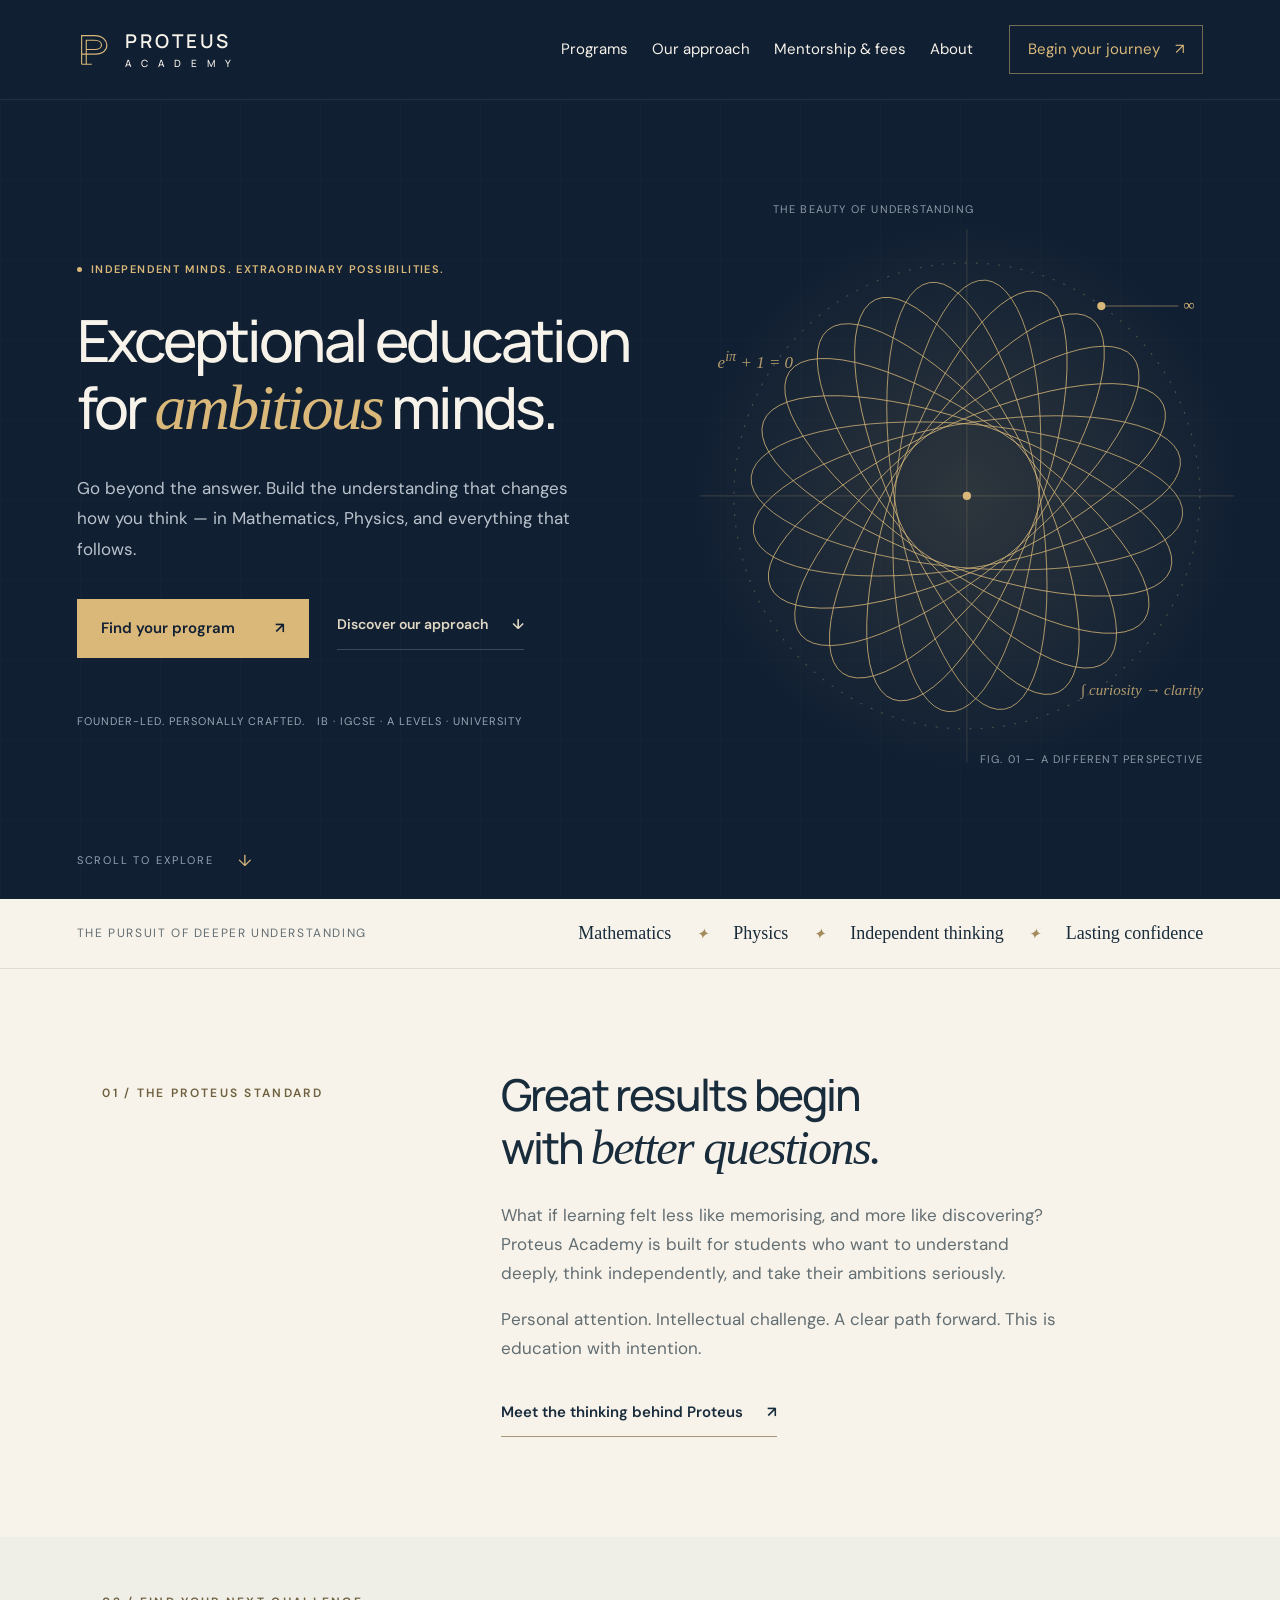
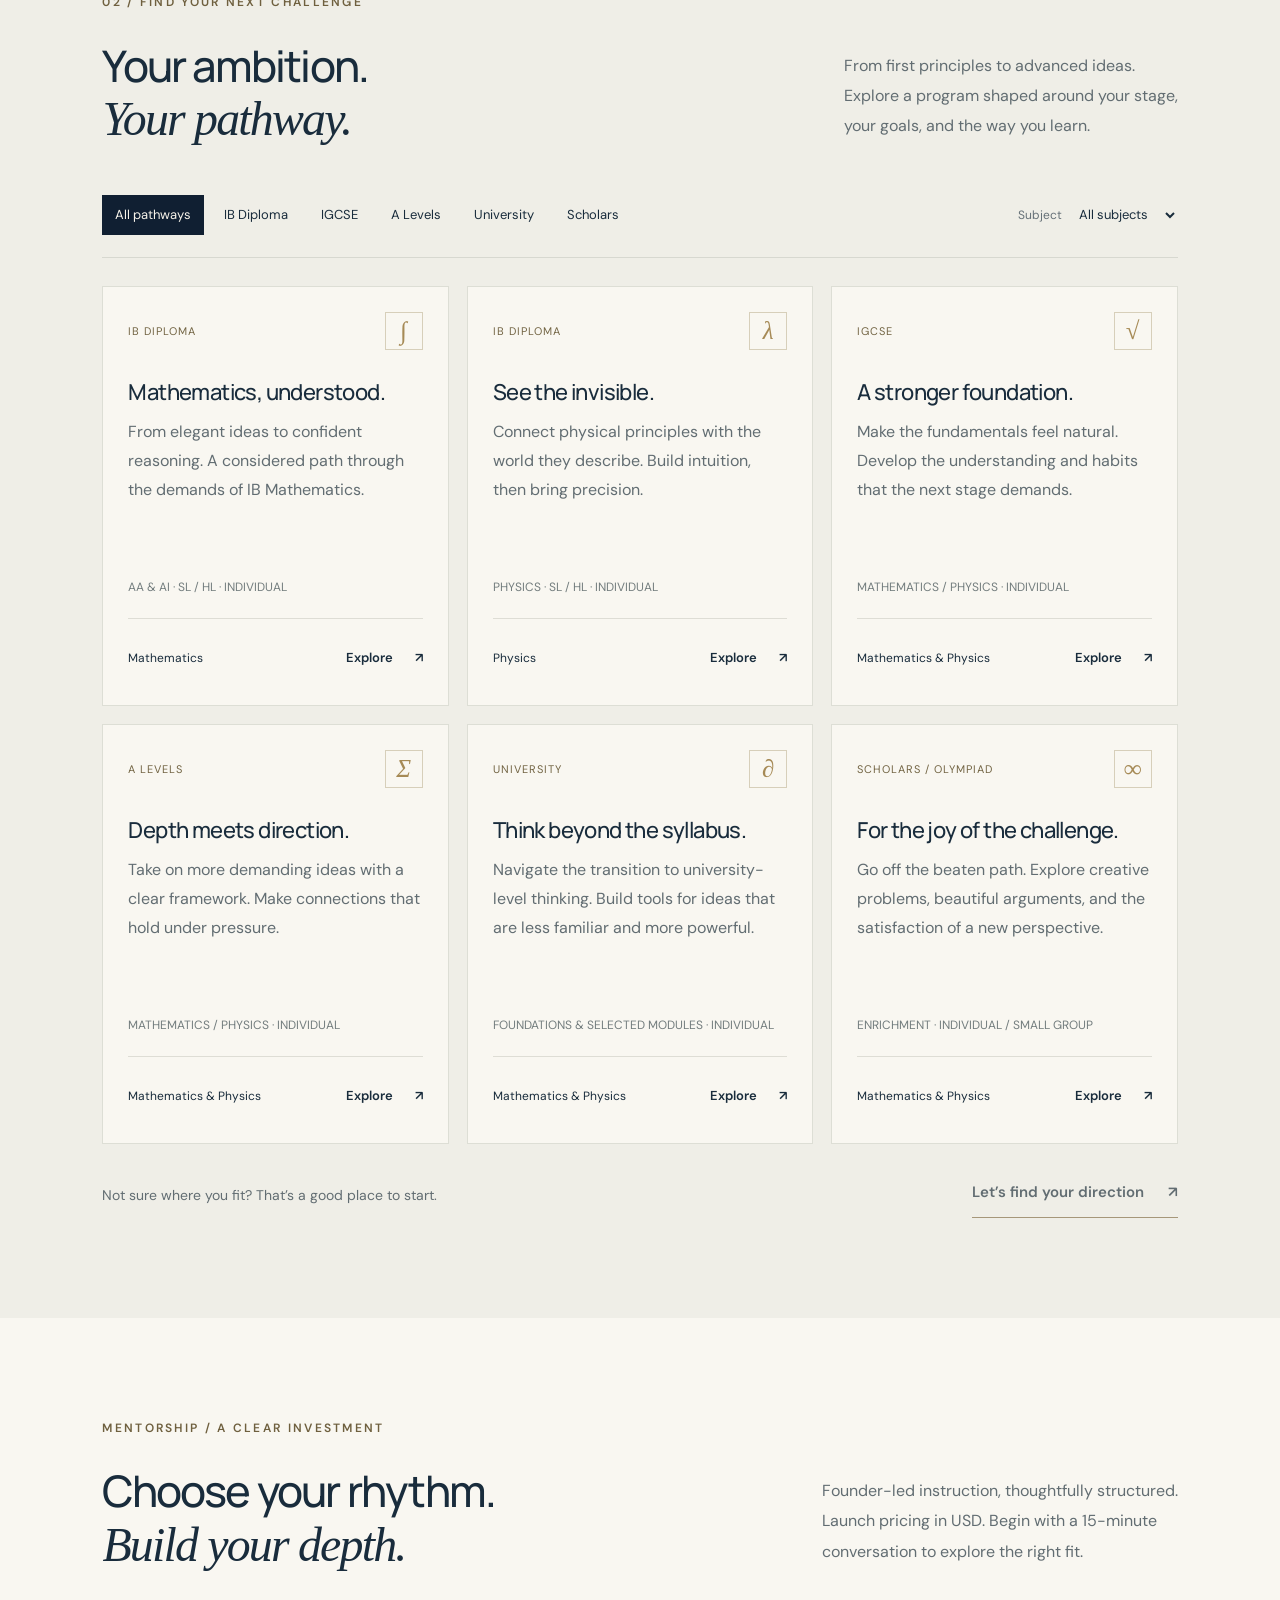
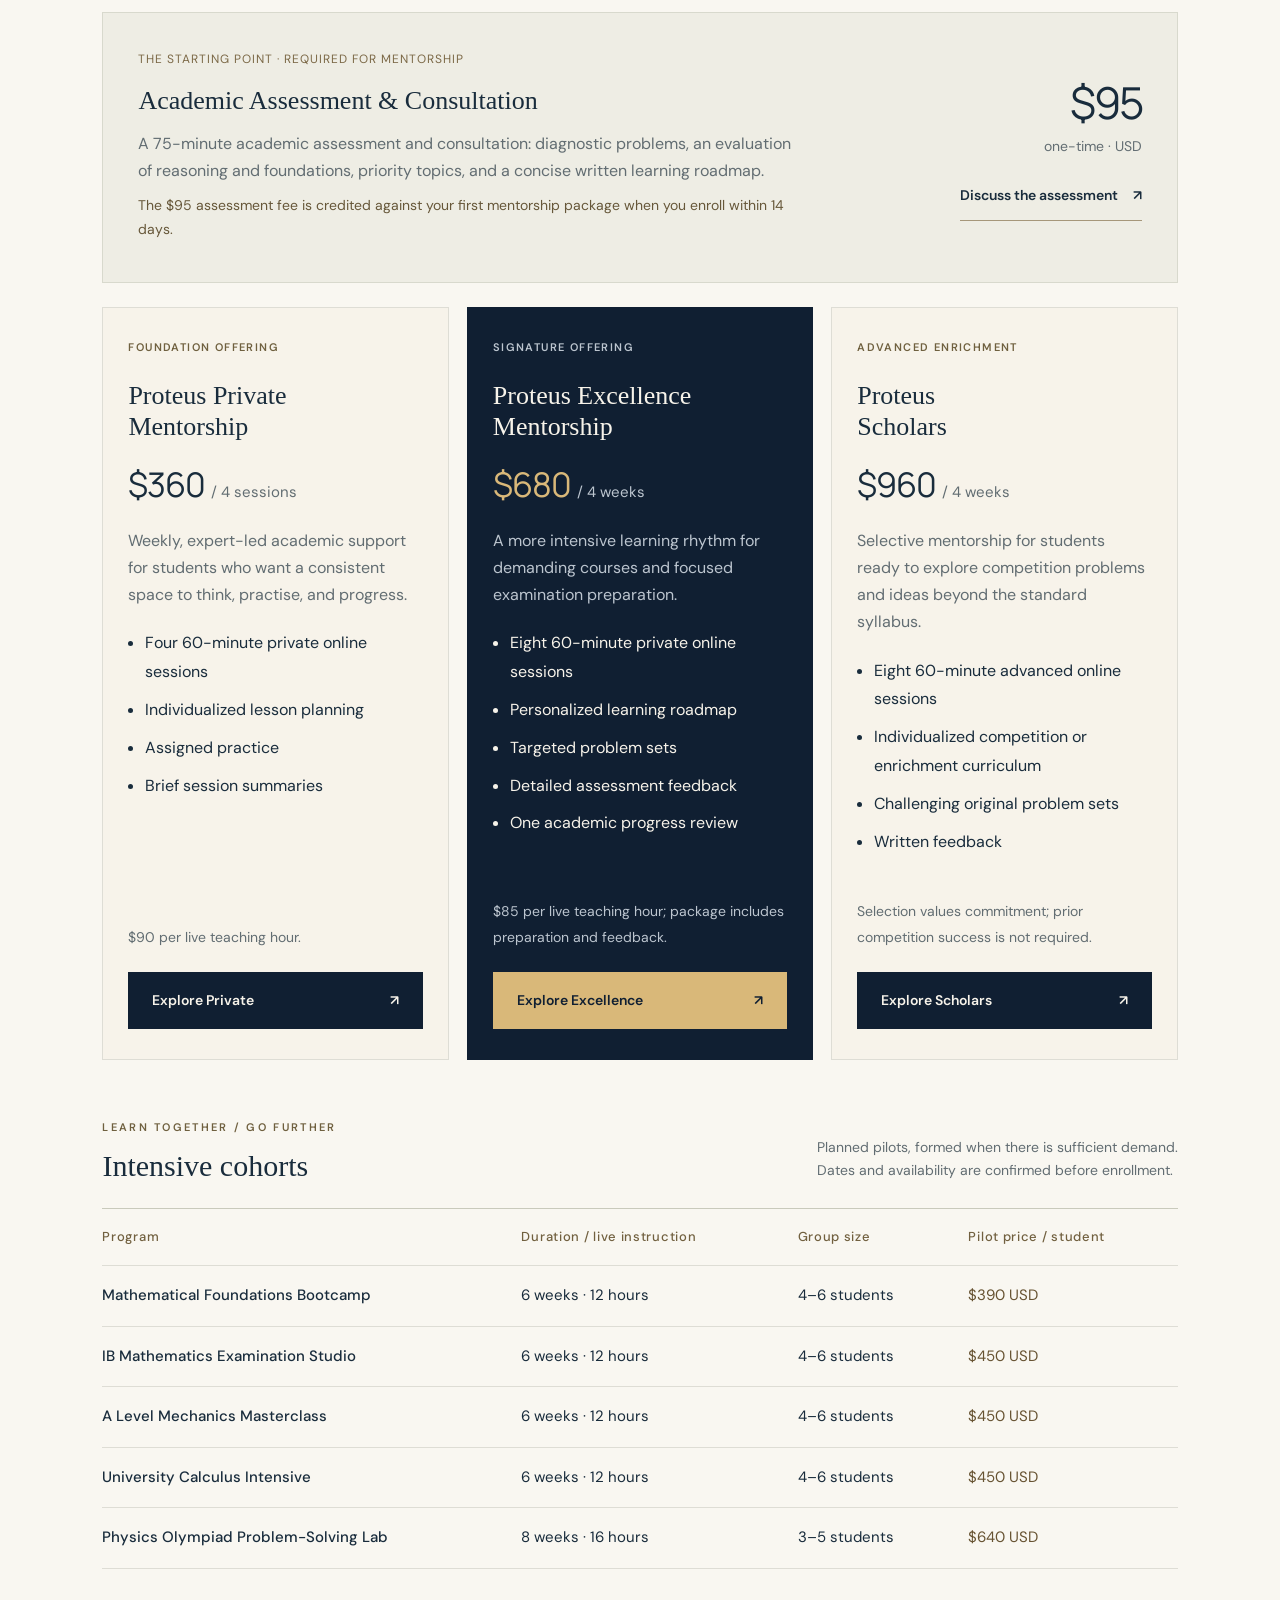
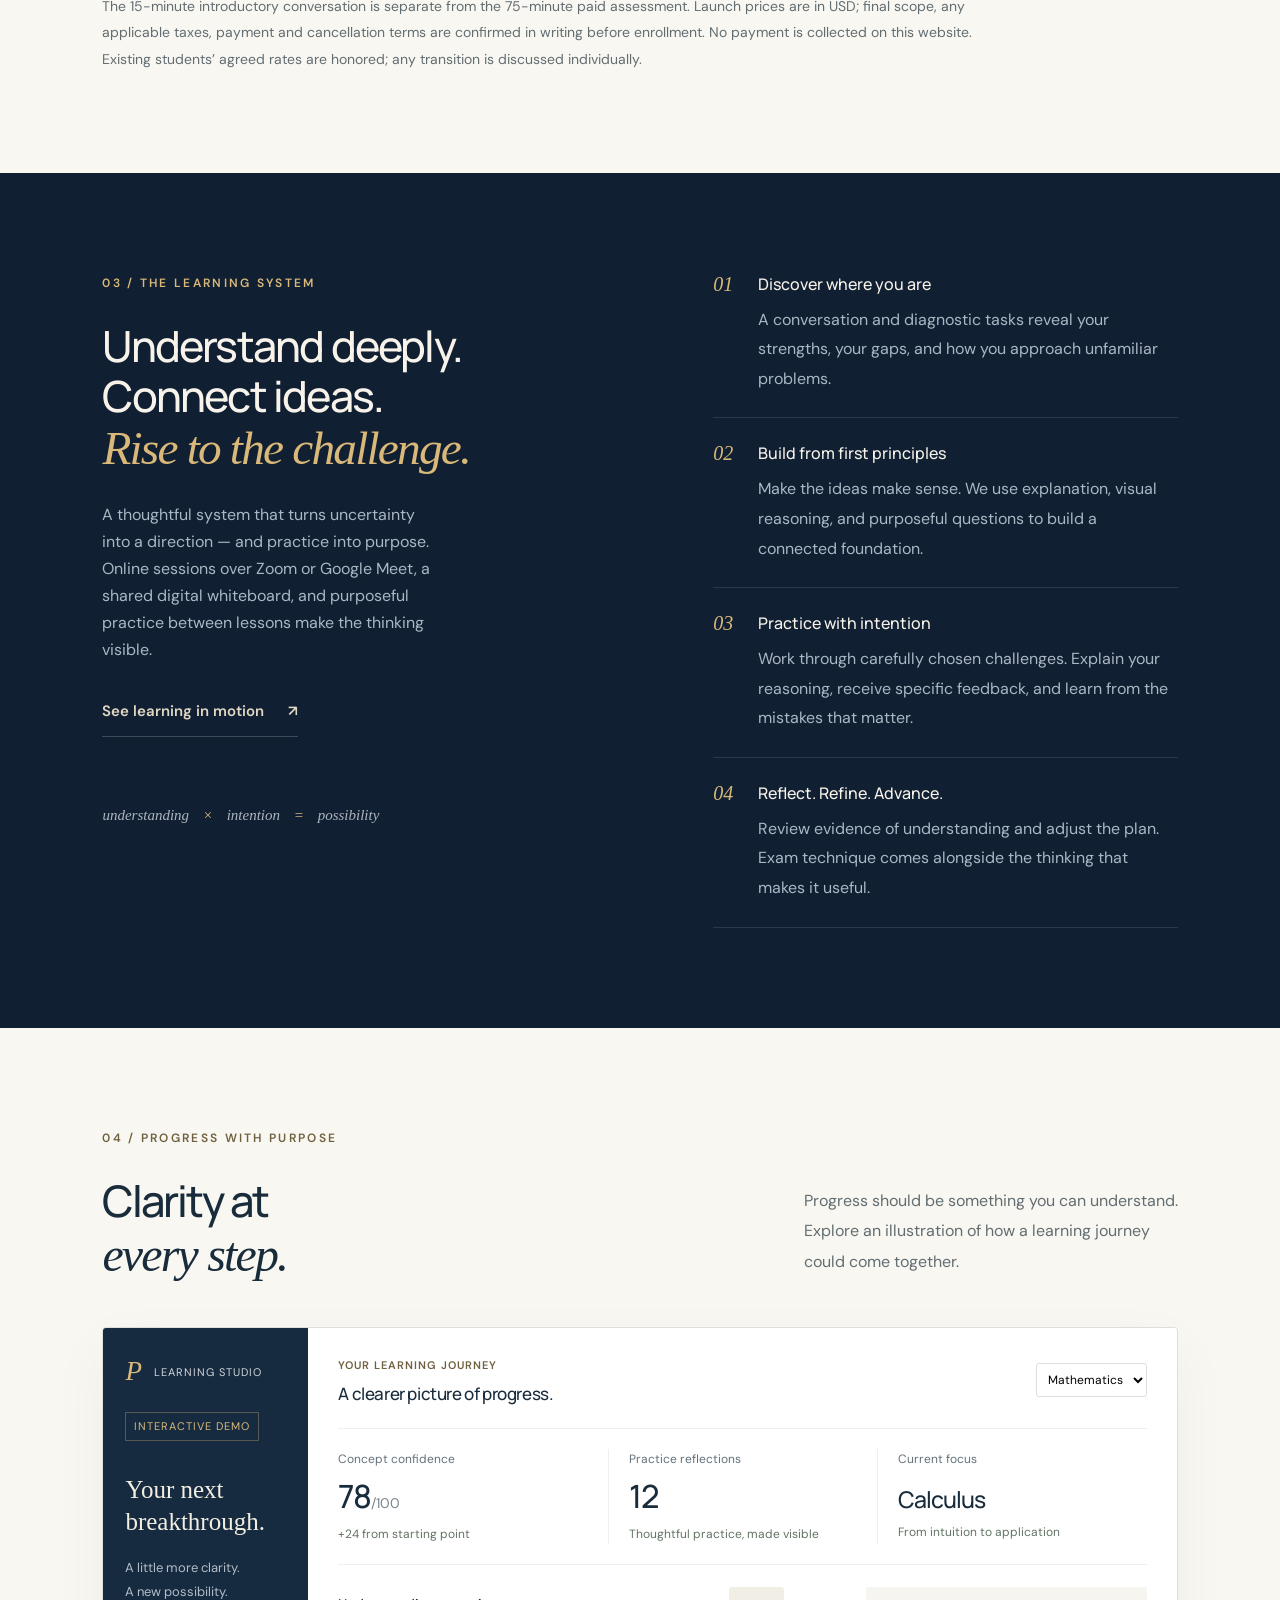
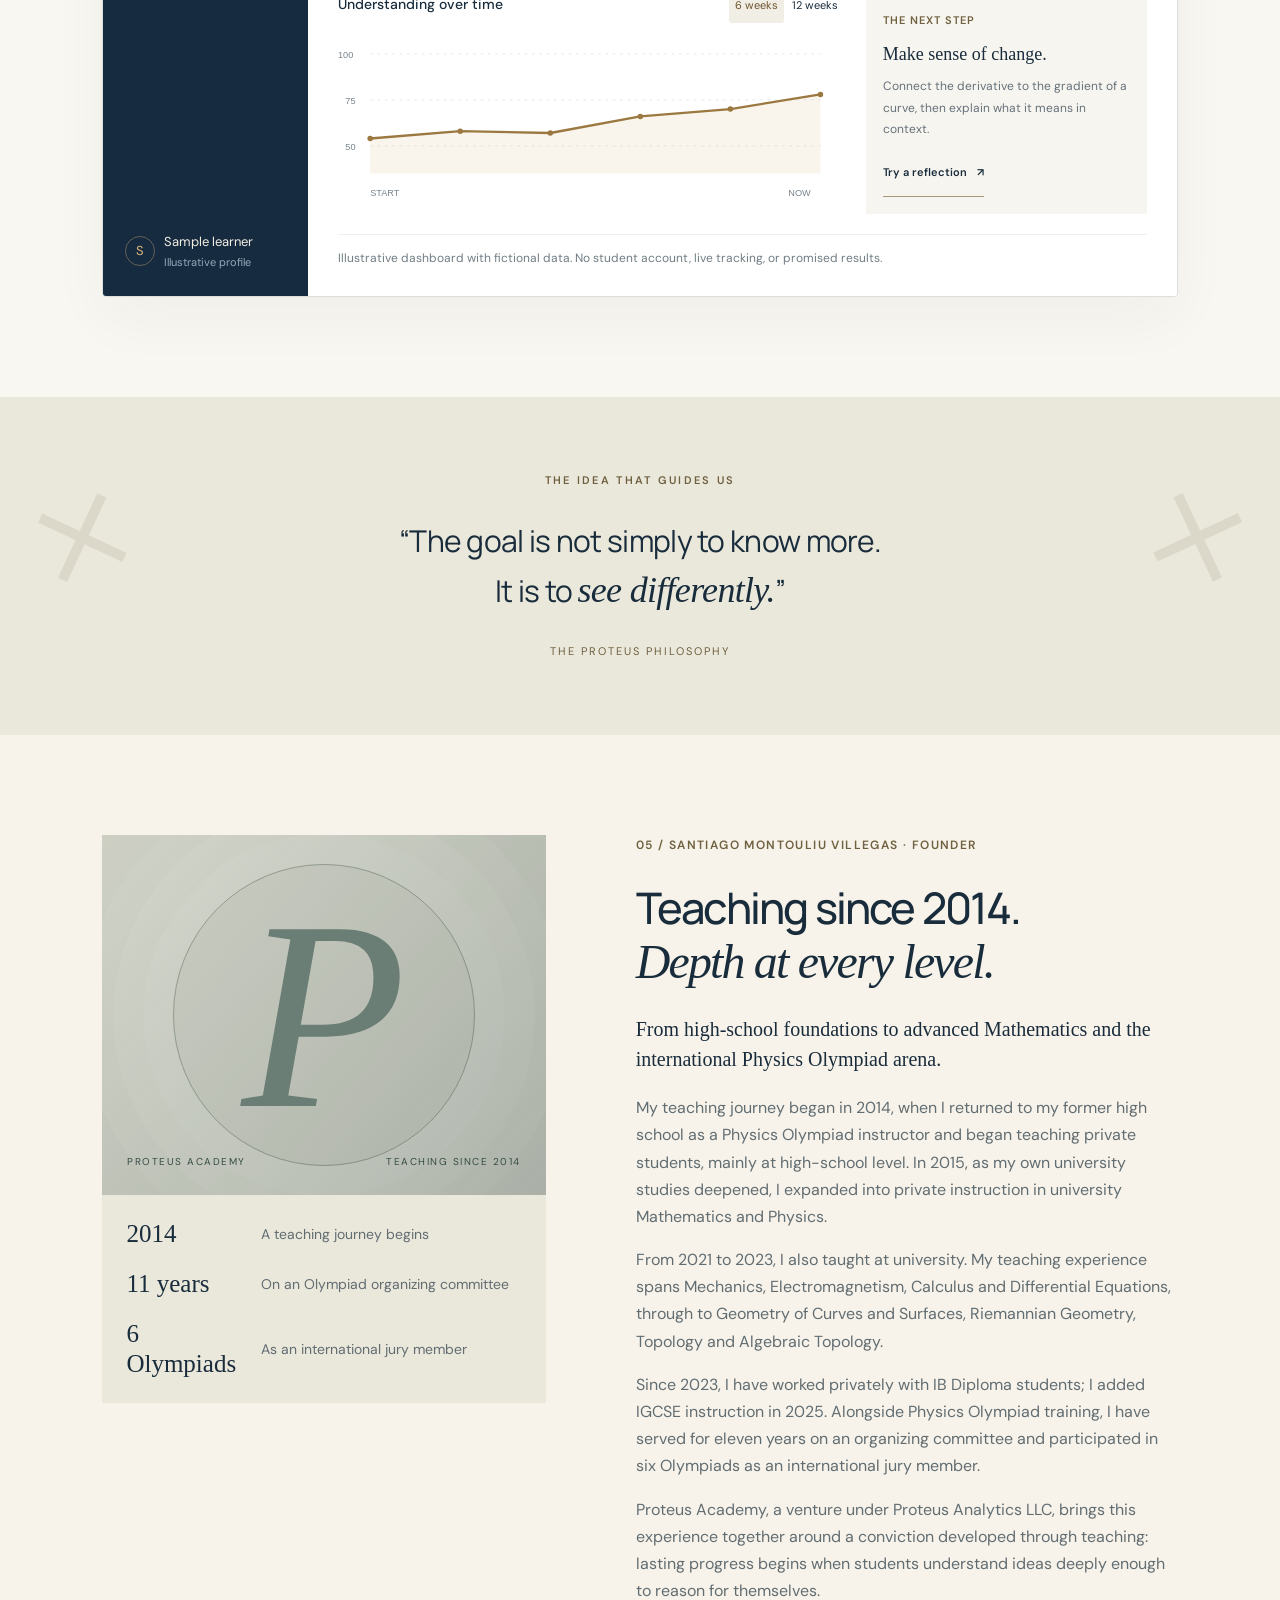
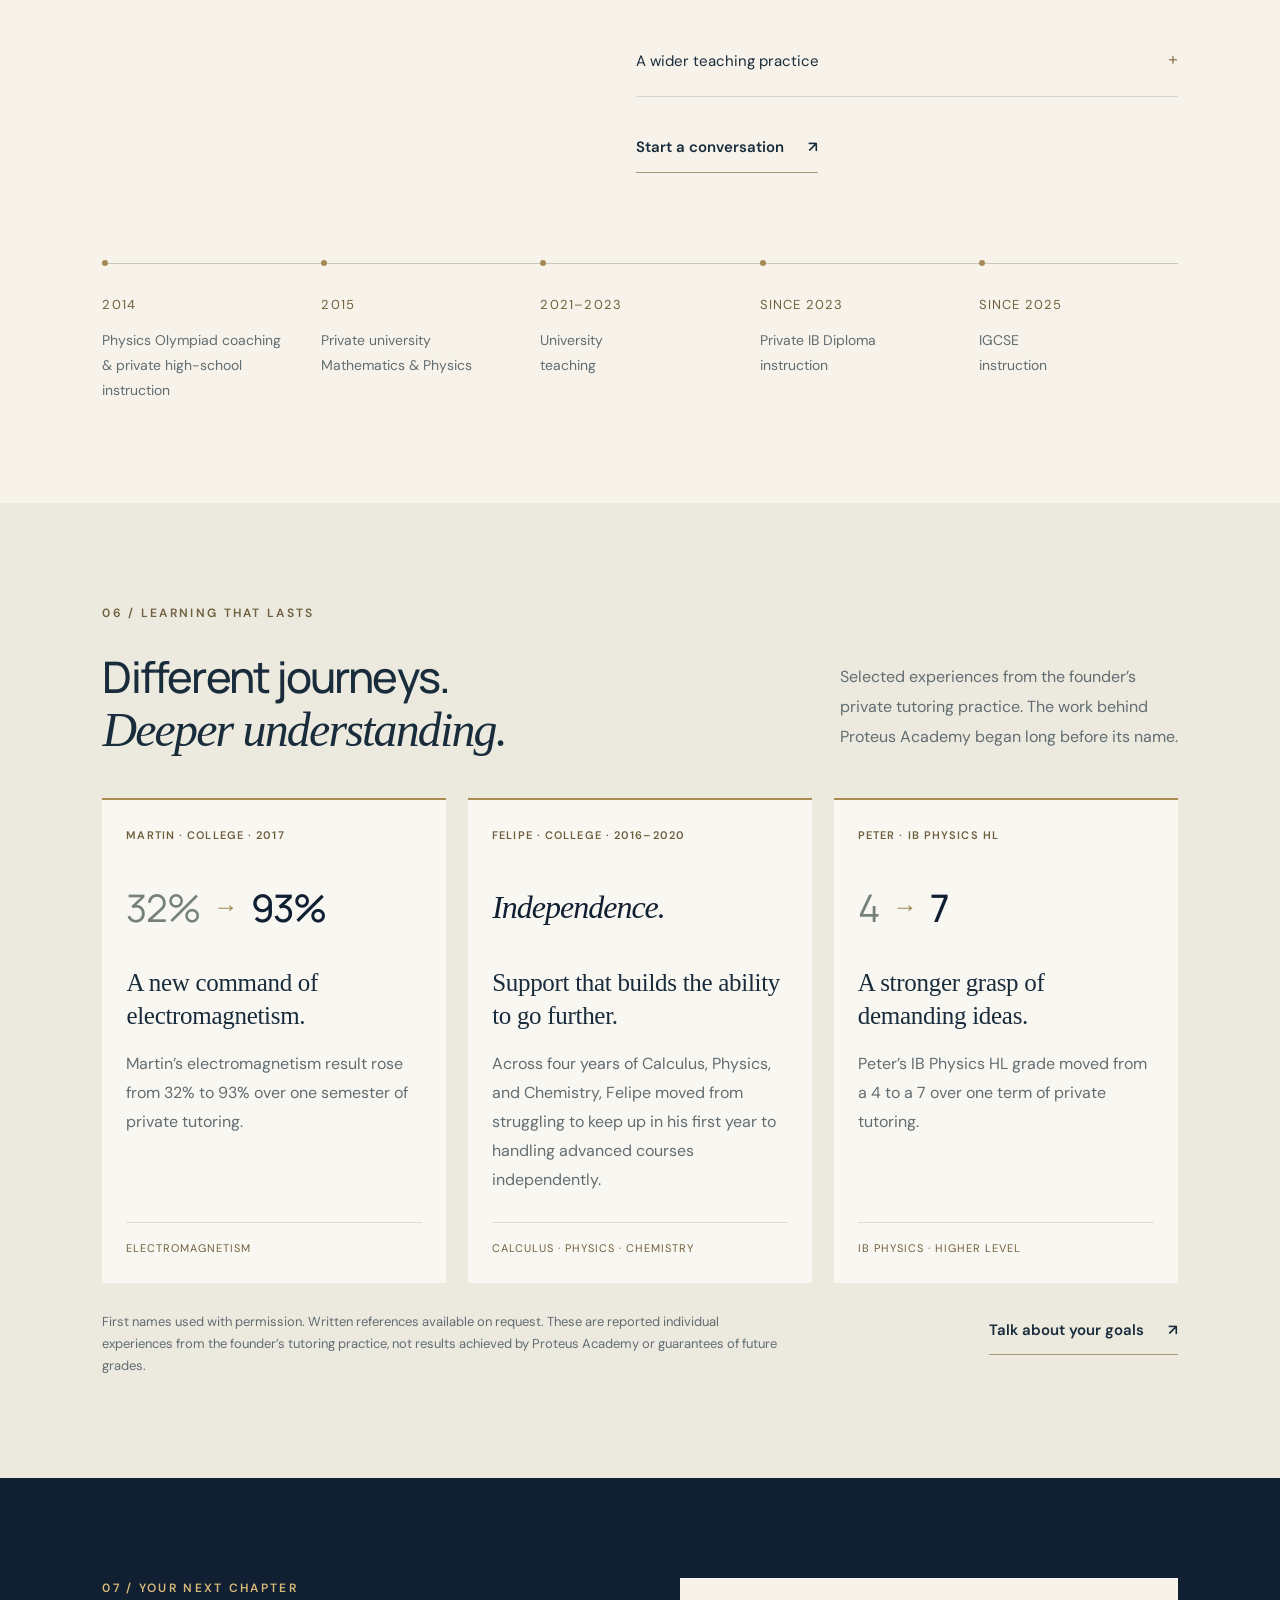
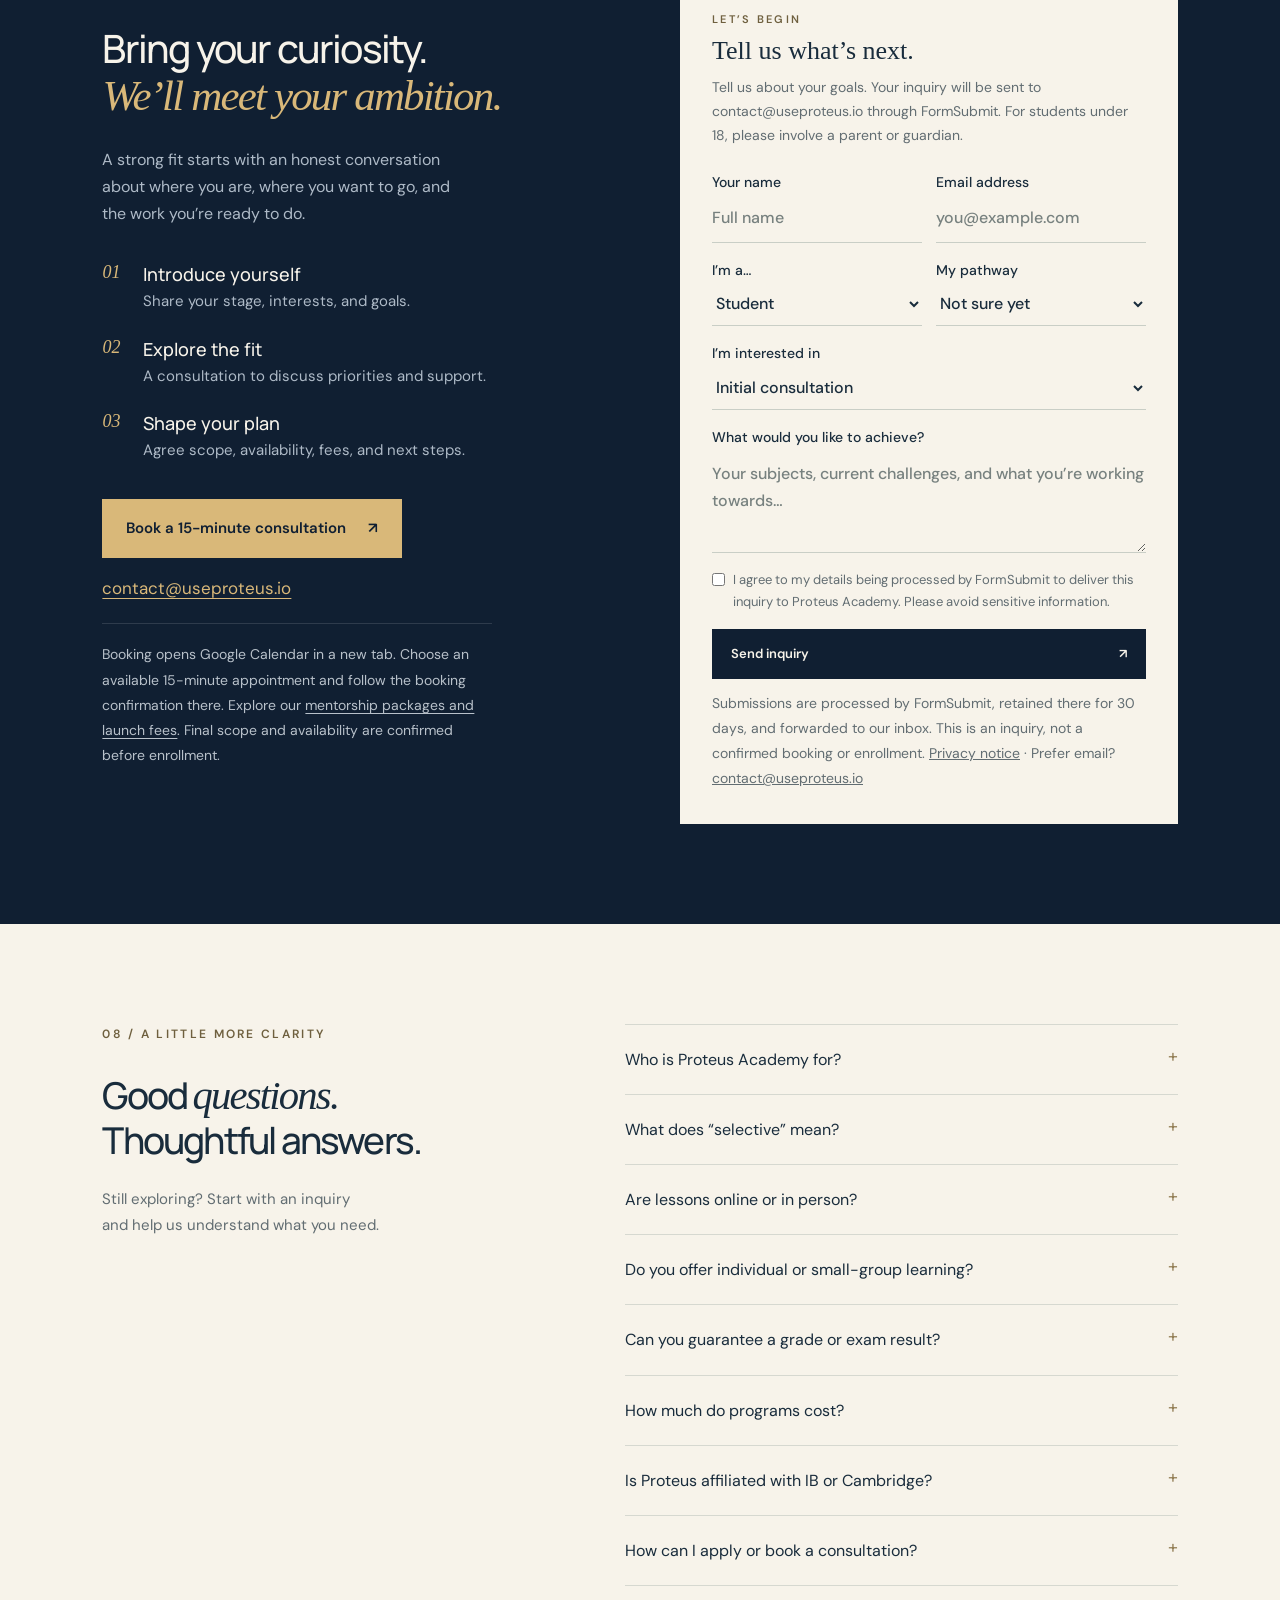
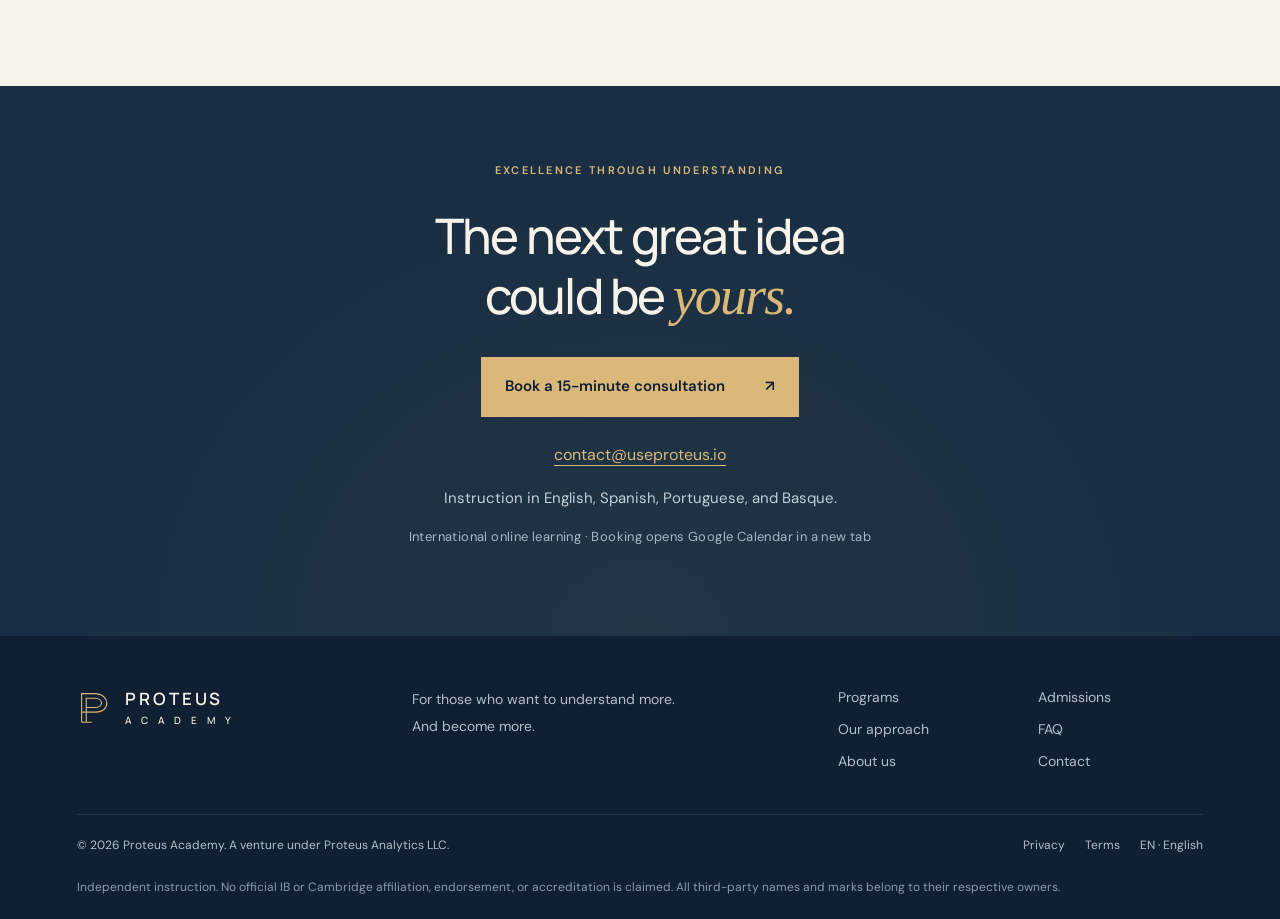
==== commit 89b90d68: "Add files via upload" ====
--- a/index.html
+++ b/index.html
@@ -7,7 +7,7 @@
 <meta property="og:type" content="website"><meta property="og:title" content="Proteus Academy — Exceptional education for ambitious minds."><meta property="og:description" content="Mathematics. Physics. A deeper way of thinking. Explore founder-led international academic programs."><meta property="og:image" content="https://santimontouliu.github.io/proteus-academy/assets/social-card.png"><meta property="og:url" content="https://santimontouliu.github.io/proteus-academy/"><meta name="twitter:card" content="summary_large_image">
 <link rel="canonical" href="https://santimontouliu.github.io/proteus-academy/"><link rel="icon" href="./assets/mark.svg" type="image/svg+xml"><link rel="stylesheet" href="./styles.css">
 <script type="application/ld+json">{"@context":"https://schema.org","@type":"EducationalOrganization","name":"Proteus Academy","description":"Founder-led Mathematics and Physics education, a venture under Proteus Analytics LLC.","slogan":"Excellence through understanding","parentOrganization":{"@type":"Organization","name":"Proteus Analytics LLC"}}</script>
-<script src="./app.js" defer></script>
+<script src="./app.js" defer></script><script src="./inquiry.js" defer></script>
 </head>
 <body>
 <a class="skip" href="#main">Skip to content</a>
@@ -39,8 +39,8 @@
 <div class="founder-timeline" aria-label="Teaching experience timeline"><div><span>2014</span><p>Physics Olympiad coaching<br> &amp; private high-school instruction</p></div><div><span>2015</span><p>Private university<br> Mathematics &amp; Physics</p></div><div><span>2021–2023</span><p>University<br> teaching</p></div><div><span>SINCE 2023</span><p>Private IB Diploma<br> instruction</p></div><div><span>SINCE 2025</span><p>IGCSE<br> instruction</p></div></div>
 </section>
 <section id="evidence" class="section student-experiences" aria-labelledby="student-experiences-title"><div class="section-heading"><div><p class="eyebrow ink">06 / LEARNING THAT LASTS</p><h2 id="student-experiences-title">Different journeys.<br> <em>Deeper understanding.</em></h2></div><p>Selected experiences from the founder’s<br> private tutoring practice. The work behind<br> Proteus Academy began long before its name.</p></div><div class="student-stories"><article class="student-story"><p class="story-context">MARTIN · COLLEGE · 2017</p><div class="story-result"><span>32%</span><span class="story-arrow" aria-label="to">→</span><strong>93%</strong></div><h3>A new command of electromagnetism.</h3><p>Martin’s electromagnetism result rose from 32% to 93% over one semester of private tutoring.</p><span class="story-subject">ELECTROMAGNETISM</span></article><article class="student-story"><p class="story-context">FELIPE · COLLEGE · 2016–2020</p><div class="story-result story-result-words"><strong>Independence.</strong></div><h3>Support that builds the ability to go further.</h3><p>Across four years of Calculus, Physics, and Chemistry, Felipe moved from struggling to keep up in his first year to handling advanced courses independently.</p><span class="story-subject">CALCULUS · PHYSICS · CHEMISTRY</span></article><article class="student-story"><p class="story-context">PETER · IB PHYSICS HL</p><div class="story-result"><span>4</span><span class="story-arrow" aria-label="to">→</span><strong>7</strong></div><h3>A stronger grasp of demanding ideas.</h3><p>Peter’s IB Physics HL grade moved from a 4 to a 7 over one term of private tutoring.</p><span class="story-subject">IB PHYSICS · HIGHER LEVEL</span></article></div><div class="story-footnote"><p>First names used with permission. Written references available on request. These are reported individual experiences from the founder’s tutoring practice, not results achieved by Proteus Academy or guarantees of future grades.</p><a class="text-link" href="#admissions">Talk about your goals <span aria-hidden="true">↗</span></a></div></section>
-<section id="admissions" class="section admissions"><div class="admissions-copy"><p class="eyebrow">07 / YOUR NEXT CHAPTER</p><h2>Bring your curiosity.<br> <em>We’ll meet your ambition.</em></h2><p>A strong fit starts with an honest conversation about where you are, where you want to go, and the work you’re ready to do.</p><ol class="admission-steps"><li><span>01</span><div><h3>Introduce yourself</h3><p>Share your stage, interests, and goals.</p></div></li><li><span>02</span><div><h3>Explore the fit</h3><p>A consultation to discuss priorities and support.</p></div></li><li><span>03</span><div><h3>Shape your plan</h3><p>Agree scope, availability, fees, and next steps.</p></div></li></ol><div class="admissions-booking"><a class="button gold" href="https://calendar.app.google/bJGampQ4B7evMxxW9" target="_blank" rel="noopener noreferrer">Book a 15-minute consultation <span aria-hidden="true">↗</span></a><a class="consultation-email" href="mailto:contact@useproteus.io">contact@useproteus.io</a><p class="admissions-note">Booking opens Google Calendar in a new tab. Choose an available 15-minute appointment and follow the booking confirmation there. Explore our <a href="#pricing">mentorship packages and launch fees</a>. Final scope and availability are confirmed before enrollment.</p></div></div><form id="inquiry-form" class="inquiry-form"><p class="eyebrow ink">LET’S BEGIN</p><h3>Tell us what’s next.</h3><p class="form-intro">Prefer to write first? Prepare an inquiry draft to email to contact@useproteus.io. This form downloads your draft; it does not send it.</p><div class="form-row"><label>Your name<input name="name" autocomplete="name" maxlength="100" required placeholder="Full name"></label><label>Email address<input name="email" type="email" autocomplete="email" maxlength="254" required placeholder="you@example.com"></label></div><div class="form-row"><label>I’m a…<select name="role"><option>Student</option><option>Parent or guardian</option><option>Other</option></select></label><label>My pathway<select name="pathway" id="inquiry-pathway"><option>Not sure yet</option> <option>IB Diploma</option><option>IGCSE</option><option>A Levels</option><option>University</option><option>Scholars / Olympiad</option></select></label></div><label>I’m interested in<select name="interest"><option>Initial consultation</option><option>Mathematics instruction</option><option>Physics instruction</option><option>Scholars / Olympiad preparation</option></select></label><label>What would you like to achieve?<textarea name="goals" rows="3" maxlength="2000" required placeholder="Your subjects, current challenges, and what you’re working towards…"></textarea></label><label class="checkbox"><input type="checkbox" required><span>I understand this is a local draft, not a submitted application. Please avoid sensitive information.</span></label><button class="button navy" type="submit">Prepare my inquiry <span aria-hidden="true">↗</span></button><p class="form-status" id="form-status" role="status"></p><p class="form-privacy">Nothing is sent to a server or stored by this form. Your downloaded file contains the details you enter. <a href="./privacy.html">Privacy notice</a></p></form></section>
-<section id="faq" class="section faq"><div><p class="eyebrow ink">08 / A LITTLE MORE CLARITY</p><h2>Good <em>questions.</em><br> Thoughtful answers.</h2><p>Still exploring? Start with an inquiry<br> and help us understand what you need.</p></div><div class="faq-list"><details><summary>Who is Proteus Academy for?</summary><p>Ambitious students studying Mathematics or Physics at IB Diploma, IGCSE, A Level, or university level, and students seeking deeper enrichment through Scholars / Olympiad preparation. A diagnostic conversation helps establish fit.</p></details><details><summary>What does “selective” mean?</summary><p>We look for curiosity, willingness to practise, and a fit between the student’s goals and available expertise. Selectivity is about thoughtful support and capacity, not a promise of admission or an invented academic cutoff.</p></details><details><summary>Are lessons online or in person?</summary><p>Lessons are delivered online over Zoom or Google Meet, with a shared digital whiteboard so each step stays visible. Teaching is available in English, Spanish, Portuguese, and Basque. Session times and the platform are agreed during consultation.</p></details><details><summary>Do you offer individual or small-group learning?</summary><p>We offer individual online instruction and small-group Scholars / Olympiad sessions. Group formation, lesson length, schedule, and availability are confirmed before enrollment.</p></details><details><summary>Can you guarantee a grade or exam result?</summary><p>No. Learning depends on many factors, including prior preparation, independent practice, attendance, and assessment conditions. We focus on clear goals, thoughtful feedback, and evidence of understanding.</p></details><details><summary>How much do programs cost?</summary><p>Launch pricing is in USD: $95 for a 75-minute assessment; $360 for four 60-minute Private Mentorship sessions; $680 for eight 60-minute Excellence sessions over four weeks; and $960 for eight 60-minute Scholars sessions over four weeks. <a href="#pricing">See mentorship packages and planned cohort prices</a>. Final scope, any applicable taxes, payment and cancellation terms are confirmed in writing before enrollment.</p></details><details><summary>Is Proteus affiliated with IB or Cambridge?</summary><p>No official affiliation, endorsement, accreditation, or authorization is claimed. References to IB, IGCSE, and A Levels identify students’ study pathways. Proteus Academy is an independent education venture.</p></details><details><summary>How can I apply or book a consultation?</summary><p>Book a 15-minute consultation through <a href="https://calendar.app.google/bJGampQ4B7evMxxW9" target="_blank" rel="noopener noreferrer">Google Calendar (opens in a new tab)</a>, or email <a href="mailto:contact@useproteus.io">contact@useproteus.io</a>. The inquiry builder can help you prepare a draft to send yourself; it does not send an application or book a meeting. Students under 18 should involve a parent or guardian.</p></details></div></section>
+<section id="admissions" class="section admissions"><div class="admissions-copy"><p class="eyebrow">07 / YOUR NEXT CHAPTER</p><h2>Bring your curiosity.<br> <em>We’ll meet your ambition.</em></h2><p>A strong fit starts with an honest conversation about where you are, where you want to go, and the work you’re ready to do.</p><ol class="admission-steps"><li><span>01</span><div><h3>Introduce yourself</h3><p>Share your stage, interests, and goals.</p></div></li><li><span>02</span><div><h3>Explore the fit</h3><p>A consultation to discuss priorities and support.</p></div></li><li><span>03</span><div><h3>Shape your plan</h3><p>Agree scope, availability, fees, and next steps.</p></div></li></ol><div class="admissions-booking"><a class="button gold" href="https://calendar.app.google/bJGampQ4B7evMxxW9" target="_blank" rel="noopener noreferrer">Book a 15-minute consultation <span aria-hidden="true">↗</span></a><a class="consultation-email" href="mailto:contact@useproteus.io">contact@useproteus.io</a><p class="admissions-note">Booking opens Google Calendar in a new tab. Choose an available 15-minute appointment and follow the booking confirmation there. Explore our <a href="#pricing">mentorship packages and launch fees</a>. Final scope and availability are confirmed before enrollment.</p></div></div><form id="inquiry-form" class="inquiry-form" action="https://formsubmit.co/contact@useproteus.io" method="POST"><p class="eyebrow ink">LET’S BEGIN</p><h3>Tell us what’s next.</h3><p class="form-intro">Tell us about your goals. Your inquiry will be sent to contact@useproteus.io through FormSubmit. For students under 18, please involve a parent or guardian.</p><div class="form-row"><label>Your name<input name="name" autocomplete="name" maxlength="100" required placeholder="Full name"></label><label>Email address<input name="email" type="email" autocomplete="email" maxlength="254" required placeholder="you@example.com"></label></div><div class="form-row"><label>I’m a…<select name="role"><option>Student</option><option>Parent or guardian</option><option>Other</option></select></label><label>My pathway<select name="pathway" id="inquiry-pathway"><option>Not sure yet</option> <option>IB Diploma</option><option>IGCSE</option><option>A Levels</option><option>University</option><option>Scholars / Olympiad</option></select></label></div><label>I’m interested in<select name="interest"><option>Initial consultation</option><option>Mathematics instruction</option><option>Physics instruction</option><option>Scholars / Olympiad preparation</option></select></label><label>What would you like to achieve?<textarea name="goals" rows="3" maxlength="2000" required placeholder="Your subjects, current challenges, and what you’re working towards…"></textarea></label><input type="hidden" name="_subject" value="Proteus Academy — New academic inquiry"><input type="hidden" name="_template" value="table"><div class="form-honeypot" aria-hidden="true"><label>Leave this field empty<input name="_honey" type="text" tabindex="-1" autocomplete="off"></label></div><label class="checkbox"><input name="consent" value="I agree to FormSubmit processing this inquiry for delivery to Proteus Academy." type="checkbox" required><span>I agree to my details being processed by FormSubmit to deliver this inquiry to Proteus Academy. Please avoid sensitive information.</span></label><button class="button navy" type="submit">Send inquiry <span aria-hidden="true">↗</span></button><p class="form-status" id="form-status" role="status" aria-live="polite" aria-atomic="true" tabindex="-1"></p><p class="form-privacy">Submissions are processed by FormSubmit, retained there for 30 days, and forwarded to our inbox. This is an inquiry, not a confirmed booking or enrollment. <a href="./privacy.html">Privacy notice</a> · Prefer email? <a href="mailto:contact@useproteus.io">contact@useproteus.io</a></p></form></section>
+<section id="faq" class="section faq"><div><p class="eyebrow ink">08 / A LITTLE MORE CLARITY</p><h2>Good <em>questions.</em><br> Thoughtful answers.</h2><p>Still exploring? Start with an inquiry<br> and help us understand what you need.</p></div><div class="faq-list"><details><summary>Who is Proteus Academy for?</summary><p>Ambitious students studying Mathematics or Physics at IB Diploma, IGCSE, A Level, or university level, and students seeking deeper enrichment through Scholars / Olympiad preparation. A diagnostic conversation helps establish fit.</p></details><details><summary>What does “selective” mean?</summary><p>We look for curiosity, willingness to practise, and a fit between the student’s goals and available expertise. Selectivity is about thoughtful support and capacity, not a promise of admission or an invented academic cutoff.</p></details><details><summary>Are lessons online or in person?</summary><p>Lessons are delivered online over Zoom or Google Meet, with a shared digital whiteboard so each step stays visible. Teaching is available in English, Spanish, Portuguese, and Basque. Session times and the platform are agreed during consultation.</p></details><details><summary>Do you offer individual or small-group learning?</summary><p>We offer individual online instruction and small-group Scholars / Olympiad sessions. Group formation, lesson length, schedule, and availability are confirmed before enrollment.</p></details><details><summary>Can you guarantee a grade or exam result?</summary><p>No. Learning depends on many factors, including prior preparation, independent practice, attendance, and assessment conditions. We focus on clear goals, thoughtful feedback, and evidence of understanding.</p></details><details><summary>How much do programs cost?</summary><p>Launch pricing is in USD: $95 for a 75-minute assessment; $360 for four 60-minute Private Mentorship sessions; $680 for eight 60-minute Excellence sessions over four weeks; and $960 for eight 60-minute Scholars sessions over four weeks. <a href="#pricing">See mentorship packages and planned cohort prices</a>. Final scope, any applicable taxes, payment and cancellation terms are confirmed in writing before enrollment.</p></details><details><summary>Is Proteus affiliated with IB or Cambridge?</summary><p>No official affiliation, endorsement, accreditation, or authorization is claimed. References to IB, IGCSE, and A Levels identify students’ study pathways. Proteus Academy is an independent education venture.</p></details><details><summary>How can I apply or book a consultation?</summary><p>Book a 15-minute consultation through <a href="https://calendar.app.google/bJGampQ4B7evMxxW9" target="_blank" rel="noopener noreferrer">Google Calendar (opens in a new tab)</a>, or email <a href="mailto:contact@useproteus.io">contact@useproteus.io</a>. The inquiry form sends your details to our academy inbox through FormSubmit. It does not book a meeting or confirm enrollment. Students under 18 should involve a parent or guardian.</p></details></div></section>
 <section id="contact" class="contact-band"><p class="eyebrow">EXCELLENCE THROUGH UNDERSTANDING</p><h2>The next great idea<br> could be <em>yours.</em></h2><a class="button gold" href="https://calendar.app.google/bJGampQ4B7evMxxW9" target="_blank" rel="noopener noreferrer">Book a 15-minute consultation <span aria-hidden="true">↗</span></a><p><a class="contact-email" href="mailto:contact@useproteus.io">contact@useproteus.io</a></p><p class="teaching-languages">Instruction in English, Spanish, Portuguese, and Basque.</p><p>International online learning · Booking opens Google Calendar in a new tab</p></section>
 </main>
 <footer><div class="footer-top"><a class="brand" href="#"><svg viewBox="0 0 40 44" aria-hidden="true"><path d="M5 38V7h14c17 0 18 20 1 20H5M10 38V12h9c10 0 10 10 0 10h-9M5 38h11"/></svg><span>PROTEUS<span class="brand-sub">A C A D E M Y</span></span></a><p>For those who want to understand more.<br> And become more.</p><div><a href="#programs">Programs</a><a href="#approach">Our approach</a><a href="#about">About us</a></div><div><a href="#admissions">Admissions</a><a href="#faq">FAQ</a><a href="#contact">Contact</a></div></div><div class="footer-bottom"><span>© <span id="year">2026</span> Proteus Academy. A venture under Proteus Analytics LLC.</span><div><a href="./privacy.html">Privacy</a><a href="./terms.html">Terms</a><span lang="en">EN · English</span></div></div><p class="affiliation">Independent instruction. No official IB or Cambridge affiliation, endorsement, or accreditation is claimed. All third-party names and marks belong to their respective owners.</p></footer>
--- a/styles.css
+++ b/styles.css
@@ -26,3 +26,4 @@
 .student-experiences{background:#ece9df}.student-experiences .section-heading{align-items:flex-end}.student-stories{display:grid;grid-template-columns:repeat(3,minmax(0,1fr));gap:22px;margin-top:40px}.student-story{border-top:2px solid #aa8b52;padding:26px 24px 24px;background:#f9f7f1;display:flex;flex-direction:column;min-width:0}.story-context{font-size:11px;letter-spacing:1.1px;color:#6e603f;font-weight:600;margin-bottom:27px;line-height:1.8}.story-result{display:flex;align-items:center;gap:14px;min-height:70px;margin-bottom:25px;font:38px/1.2 var(--display);letter-spacing:-1.4px}.story-result>span:first-child{color:#75807d}.story-result .story-arrow{font:25px var(--serif);color:#a38a58}.story-result strong{font-weight:500;color:var(--navy)}.story-result-words{font:italic 32px/1.2 var(--serif);letter-spacing:-1px}.student-story h3{font:25px/1.3 var(--serif);letter-spacing:-.3px;margin-bottom:18px}.student-story>p:not(.story-context){font-size:16px;line-height:1.8;color:var(--muted);margin-bottom:28px}.story-subject{font-size:11px;line-height:1.8;letter-spacing:1px;color:#71603f;border-top:1px solid #deddd5;padding-top:16px;margin-top:auto}.story-footnote{display:flex;justify-content:space-between;align-items:start;gap:40px;margin-top:28px}.story-footnote p{font-size:13px;color:var(--muted);max-width:680px;margin:0}.story-footnote .text-link{flex-shrink:0}.contact-band .teaching-languages{font-size:15px;color:#c5ced7}.about-copy>.eyebrow{font-size:12px;letter-spacing:1.4px}
 @media(max-width:1100px){.student-stories{gap:16px}.student-story{padding:23px 20px}.story-result{font-size:33px;gap:10px}.story-result-words{font-size:27px}.story-footnote{display:block}.story-footnote .text-link{margin-top:18px}.story-context{font-size:11px;letter-spacing:.7px}}
 @media(max-width:850px){.student-stories{grid-template-columns:1fr}.student-story{padding:28px;min-height:0}.story-result{font-size:42px;min-height:0;margin-bottom:22px}.story-result-words{font-size:36px}.student-story h3{font-size:27px}.story-context{font-size:12px}.story-subject{font-size:12px}.story-footnote p{font-size:14px}}
+.form-honeypot{display:none!important}.inquiry-form button:disabled{cursor:wait;opacity:.65;transform:none}.form-status:not(:empty){padding:14px;border-left:3px solid #65866c;background:#e8eee5;line-height:1.8;font-size:14px;color:#294a34}.form-status[data-state="error"]{border-color:#a36e43;background:#f0e5d9;color:#70451f}.form-status[data-state="pending"]{border-color:#9b885d;background:#eee9dc;color:#5f5539}
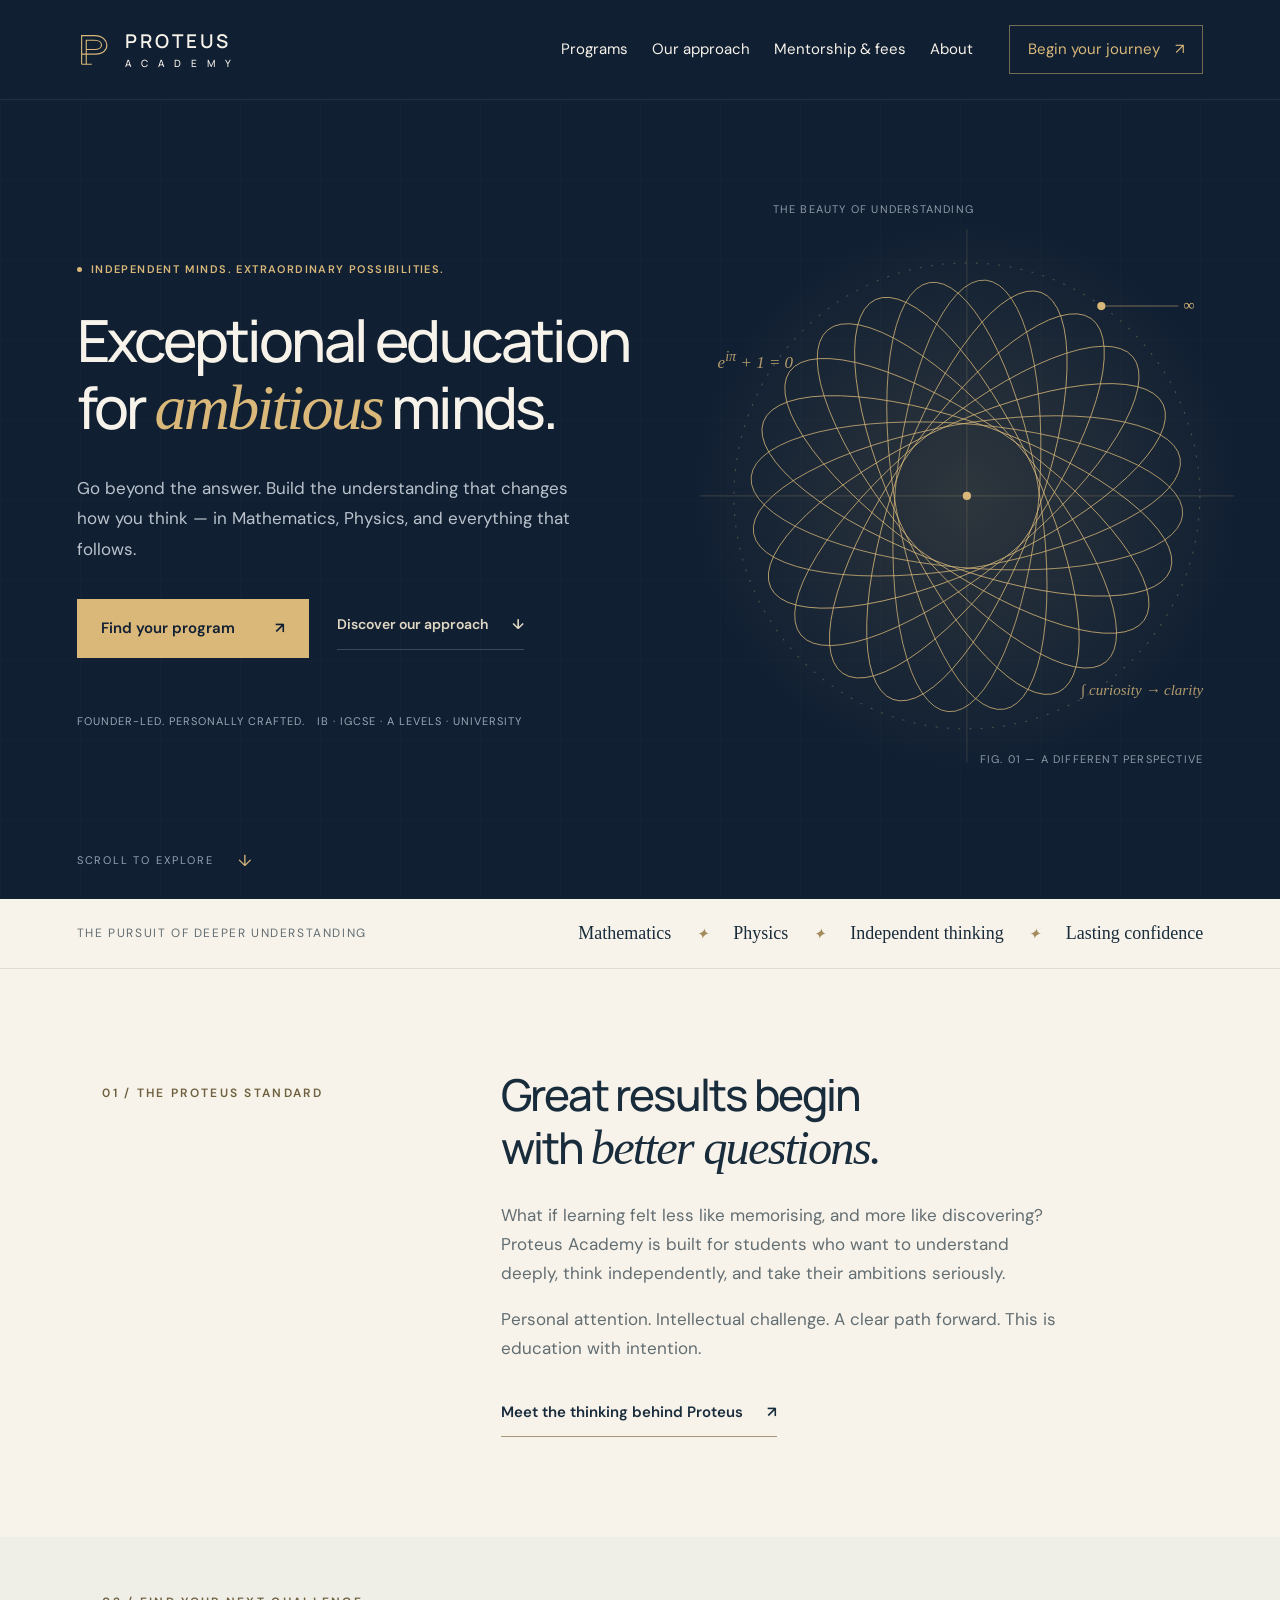
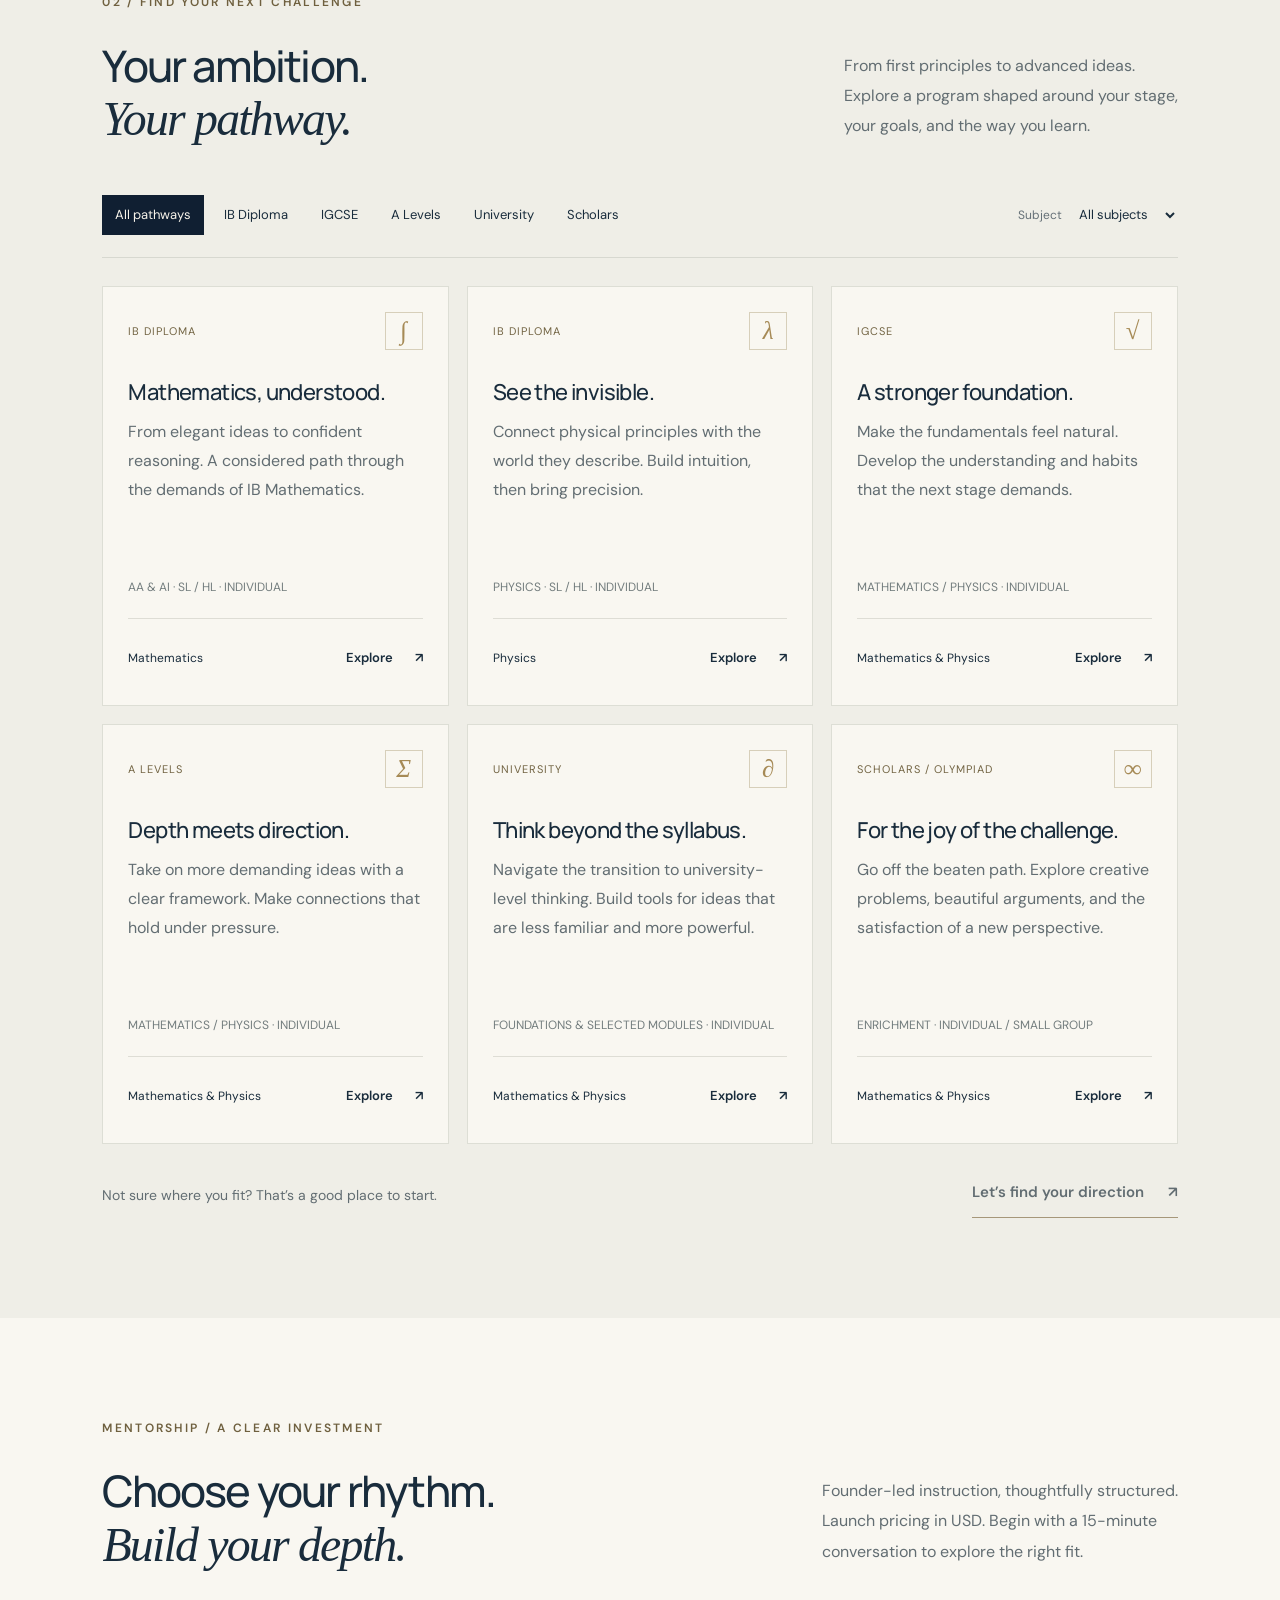
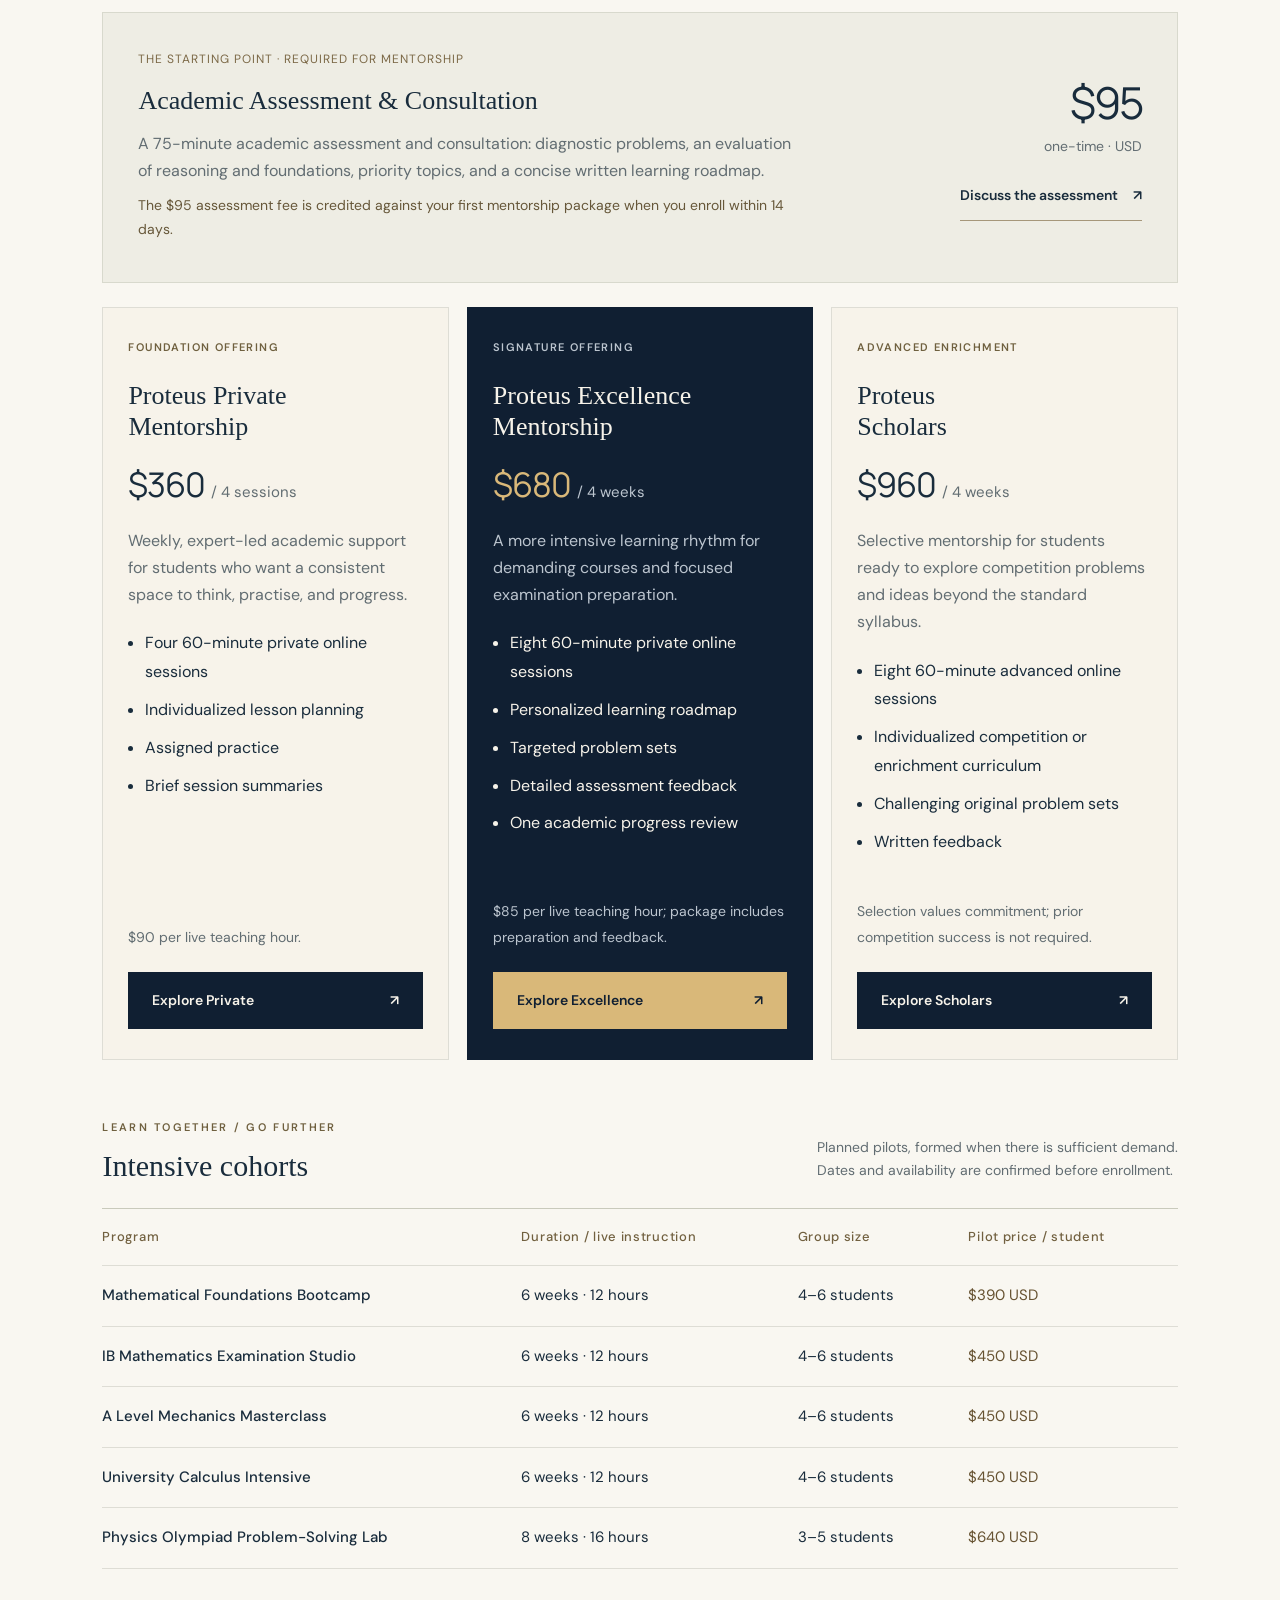
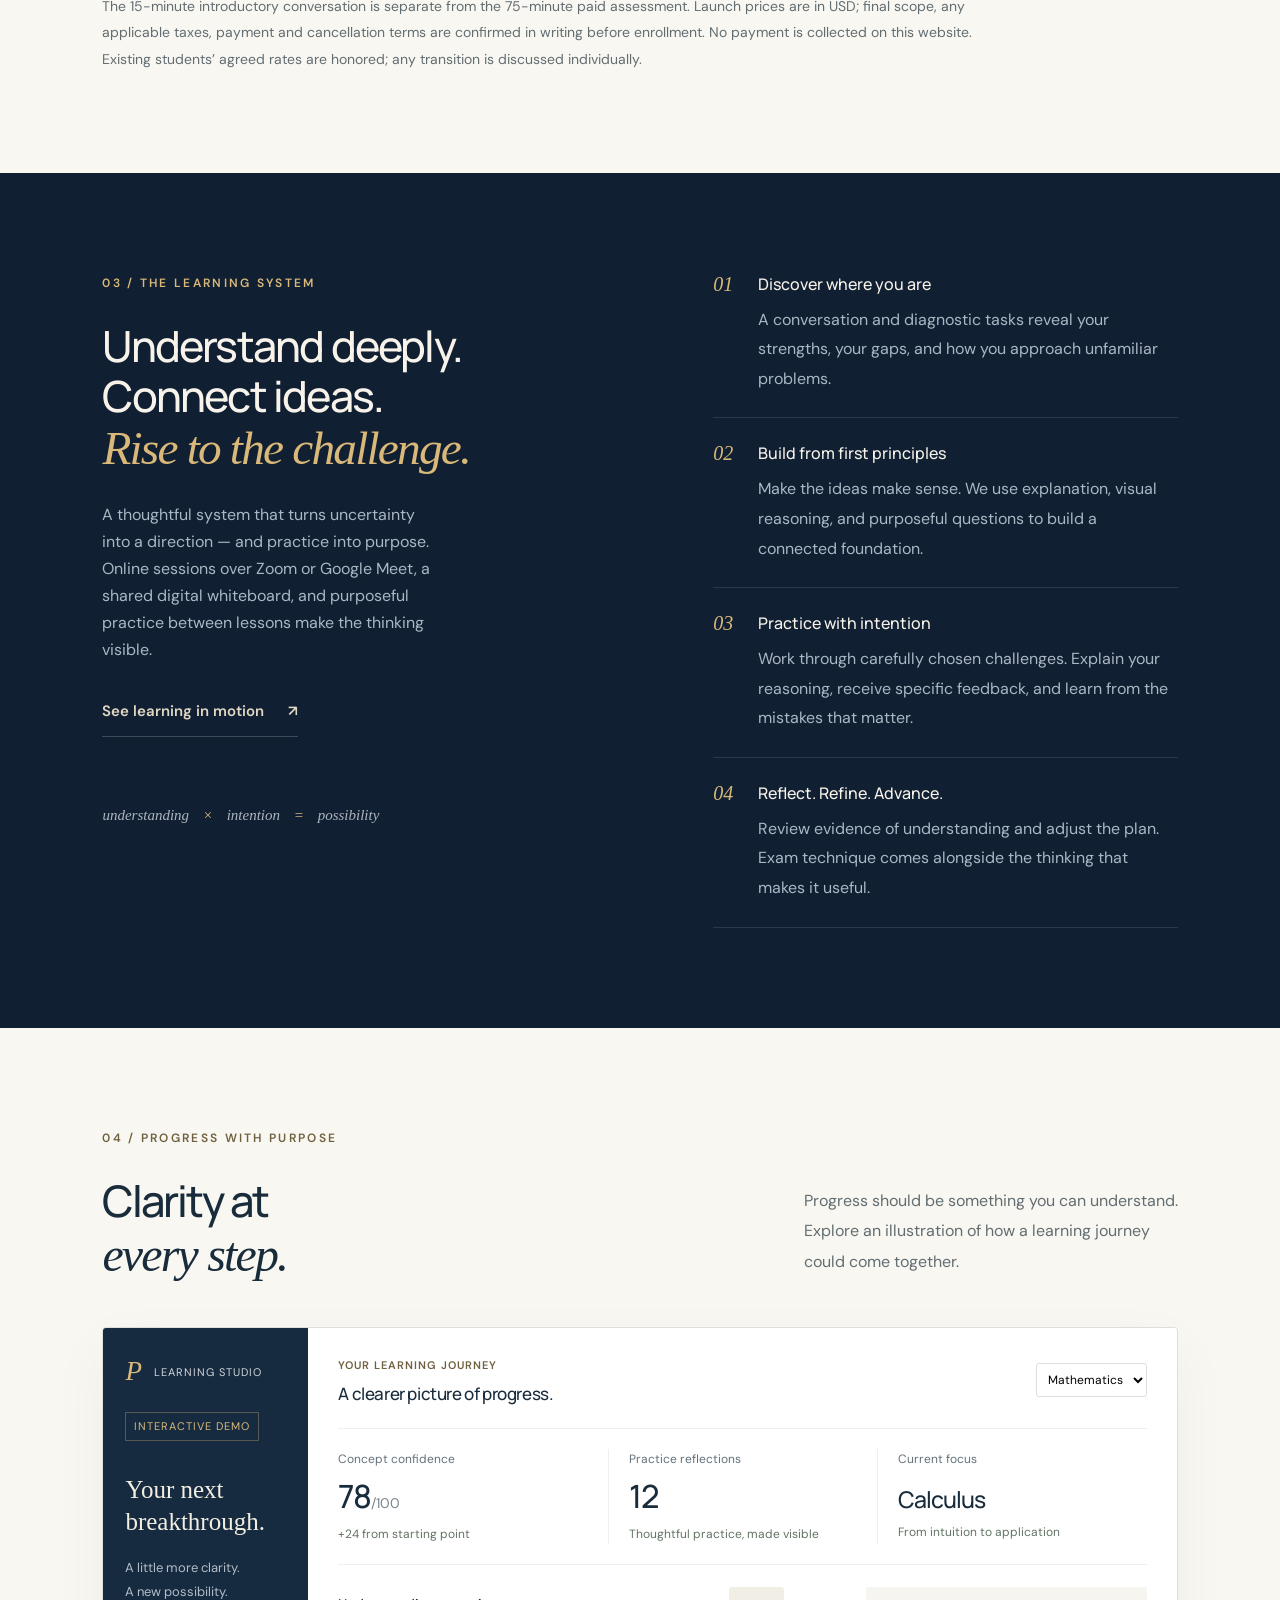
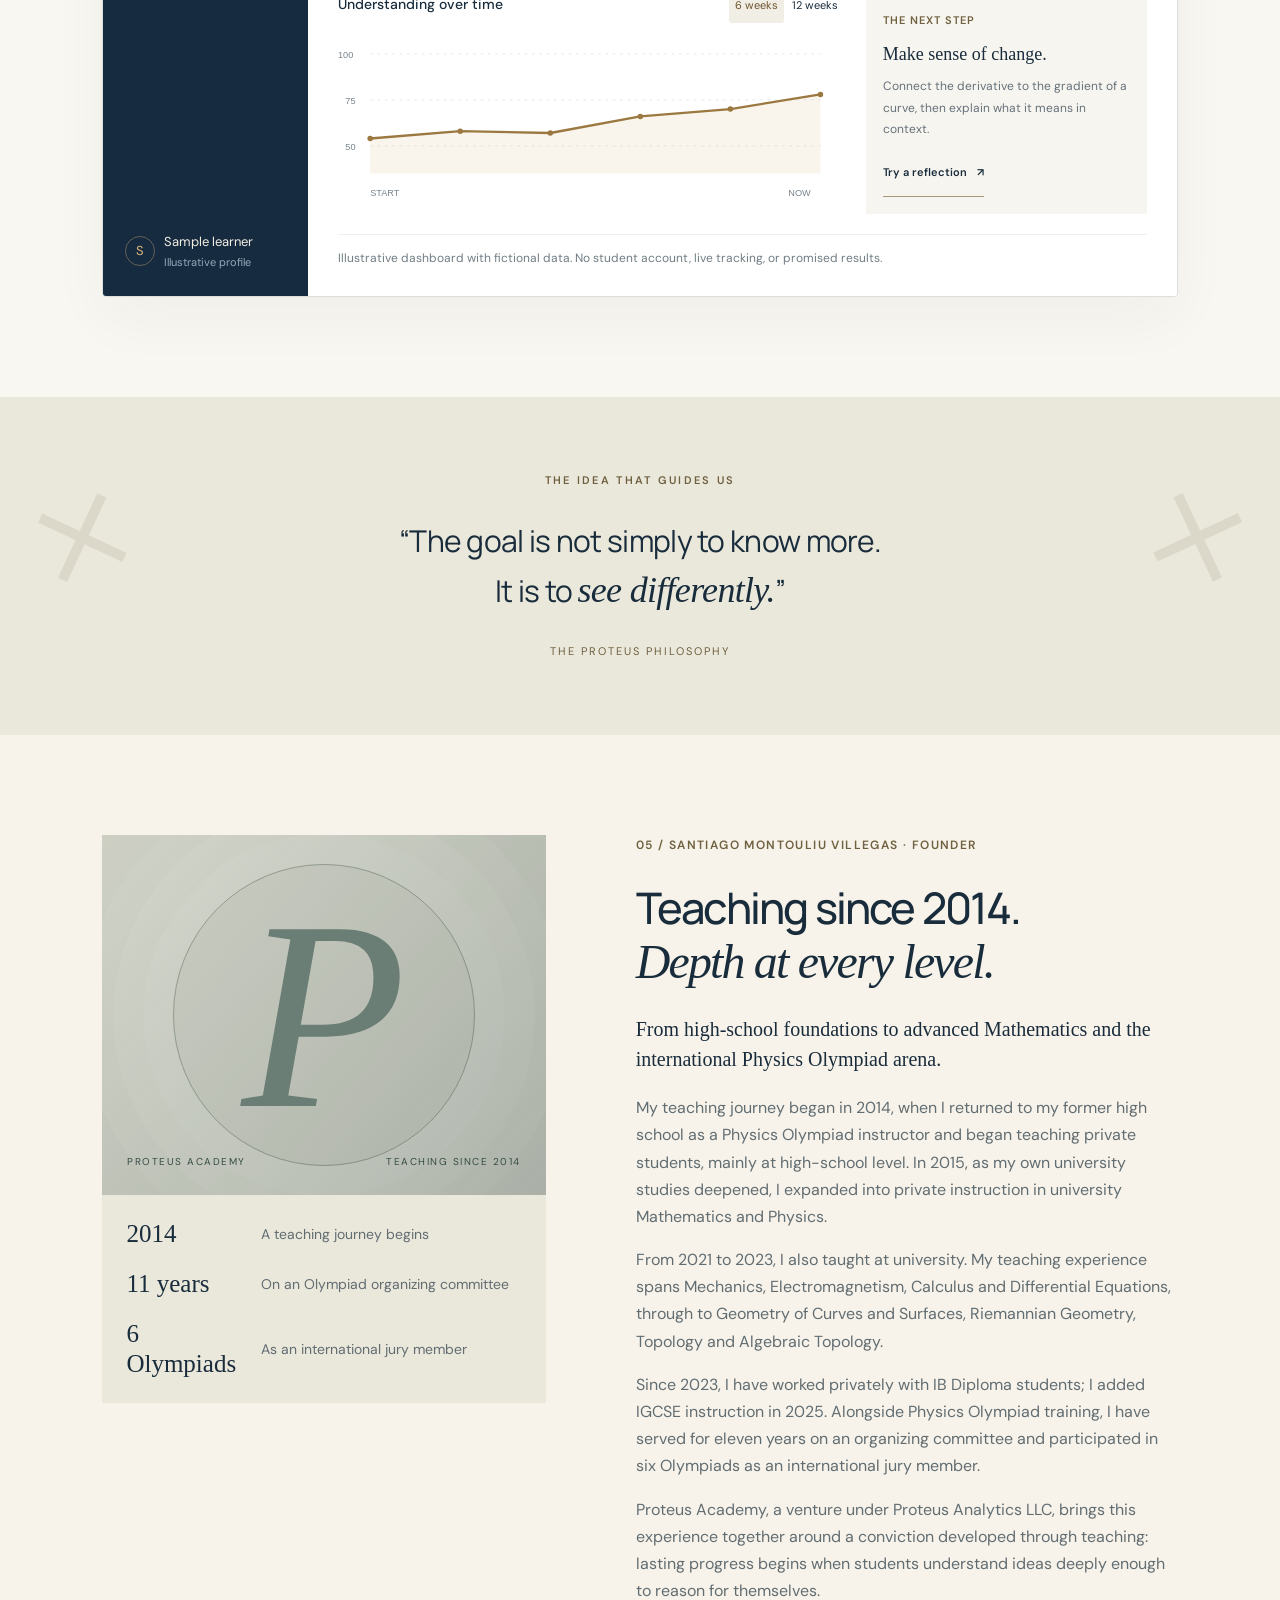
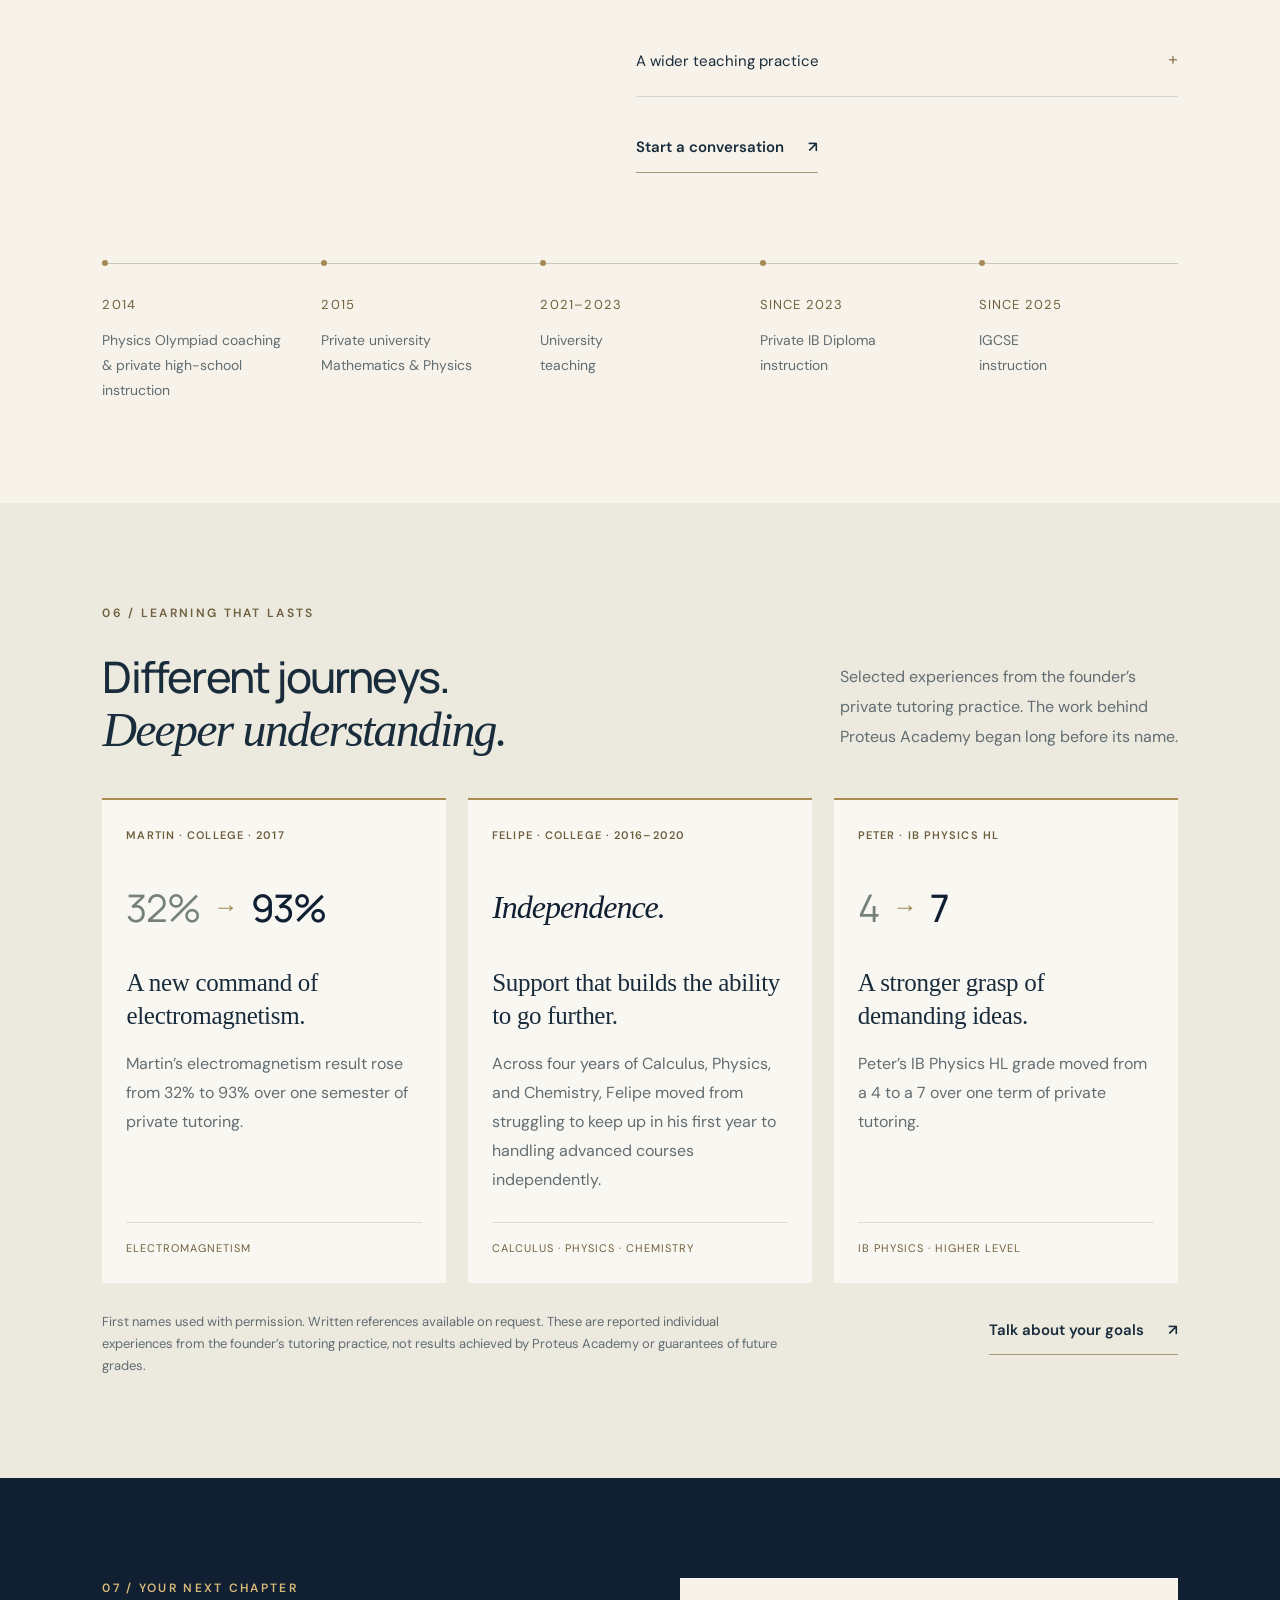
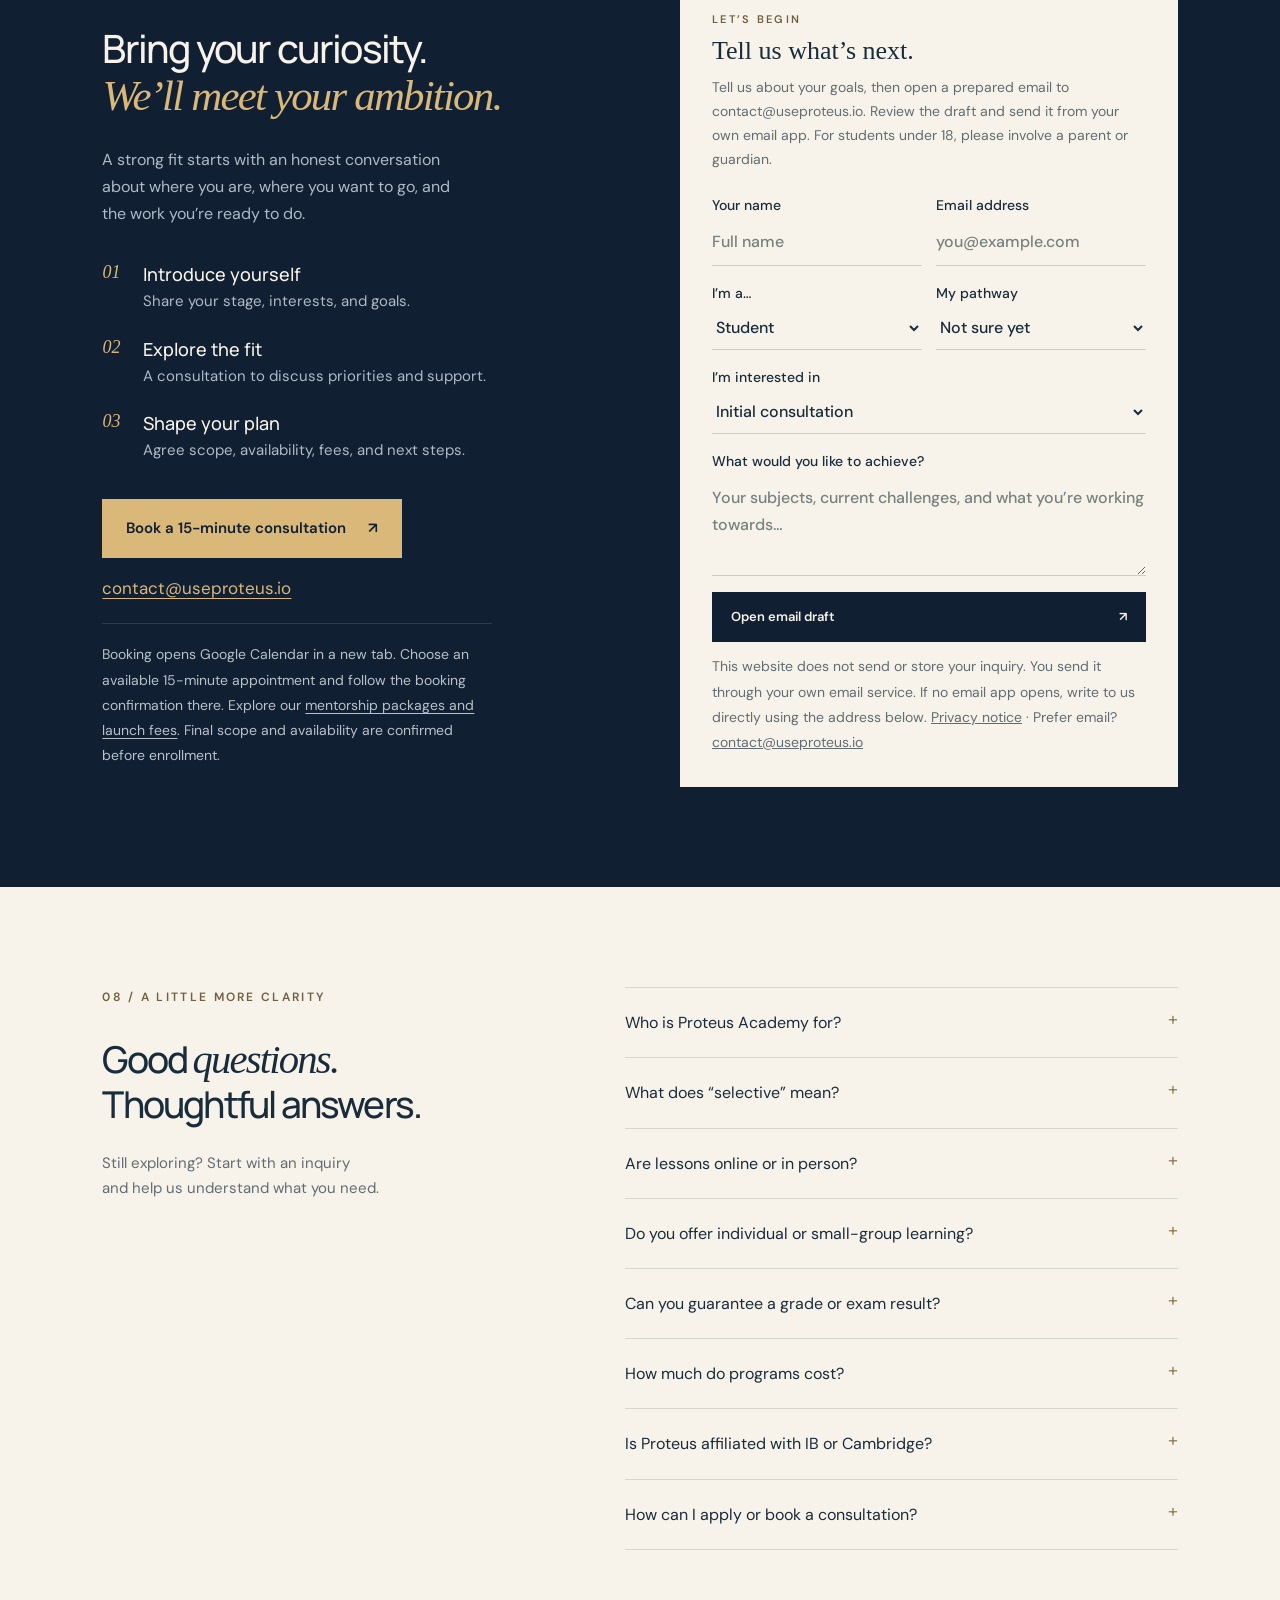
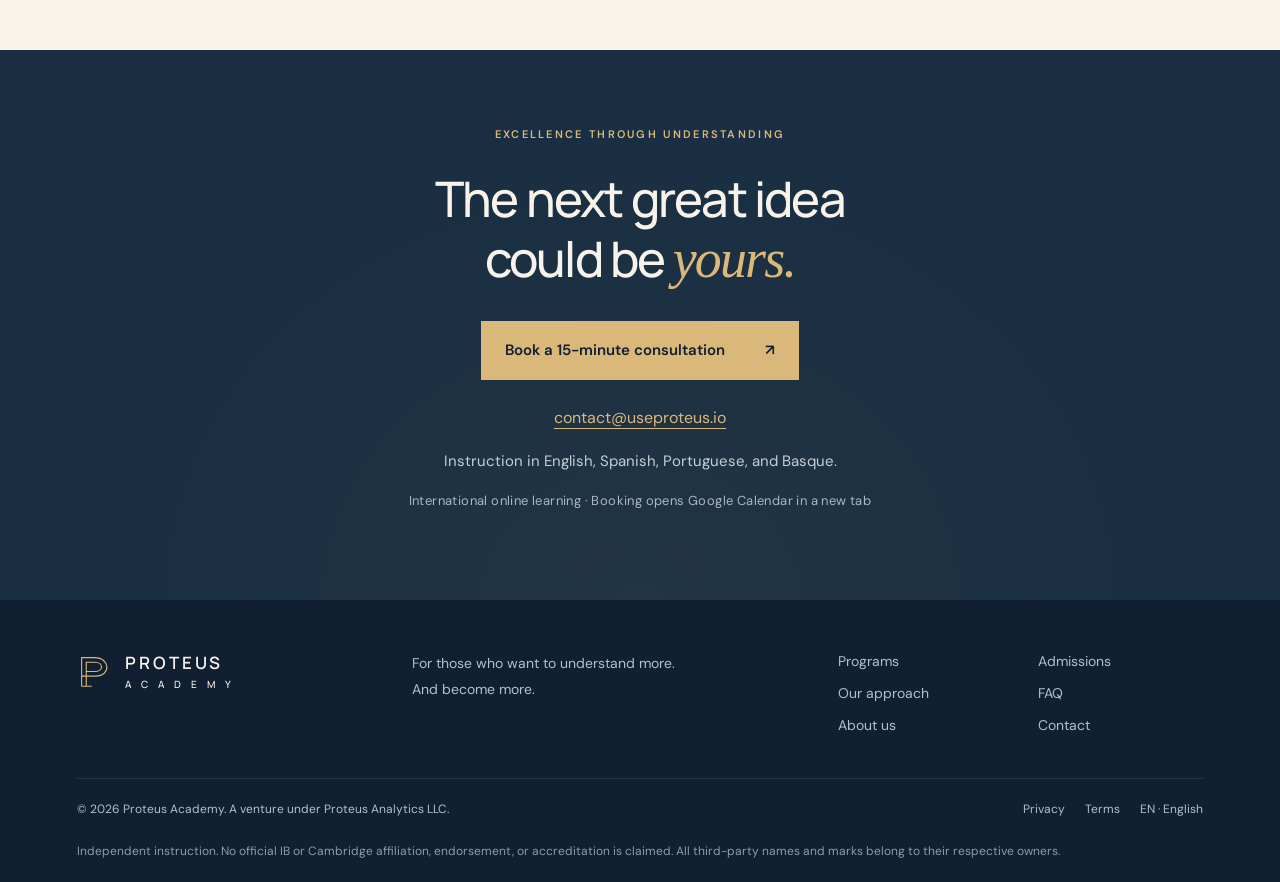
==== commit 388bf0f1: "Add files via upload" ====
--- a/index.html
+++ b/index.html
@@ -39,8 +39,8 @@
 <div class="founder-timeline" aria-label="Teaching experience timeline"><div><span>2014</span><p>Physics Olympiad coaching<br> &amp; private high-school instruction</p></div><div><span>2015</span><p>Private university<br> Mathematics &amp; Physics</p></div><div><span>2021–2023</span><p>University<br> teaching</p></div><div><span>SINCE 2023</span><p>Private IB Diploma<br> instruction</p></div><div><span>SINCE 2025</span><p>IGCSE<br> instruction</p></div></div>
 </section>
 <section id="evidence" class="section student-experiences" aria-labelledby="student-experiences-title"><div class="section-heading"><div><p class="eyebrow ink">06 / LEARNING THAT LASTS</p><h2 id="student-experiences-title">Different journeys.<br> <em>Deeper understanding.</em></h2></div><p>Selected experiences from the founder’s<br> private tutoring practice. The work behind<br> Proteus Academy began long before its name.</p></div><div class="student-stories"><article class="student-story"><p class="story-context">MARTIN · COLLEGE · 2017</p><div class="story-result"><span>32%</span><span class="story-arrow" aria-label="to">→</span><strong>93%</strong></div><h3>A new command of electromagnetism.</h3><p>Martin’s electromagnetism result rose from 32% to 93% over one semester of private tutoring.</p><span class="story-subject">ELECTROMAGNETISM</span></article><article class="student-story"><p class="story-context">FELIPE · COLLEGE · 2016–2020</p><div class="story-result story-result-words"><strong>Independence.</strong></div><h3>Support that builds the ability to go further.</h3><p>Across four years of Calculus, Physics, and Chemistry, Felipe moved from struggling to keep up in his first year to handling advanced courses independently.</p><span class="story-subject">CALCULUS · PHYSICS · CHEMISTRY</span></article><article class="student-story"><p class="story-context">PETER · IB PHYSICS HL</p><div class="story-result"><span>4</span><span class="story-arrow" aria-label="to">→</span><strong>7</strong></div><h3>A stronger grasp of demanding ideas.</h3><p>Peter’s IB Physics HL grade moved from a 4 to a 7 over one term of private tutoring.</p><span class="story-subject">IB PHYSICS · HIGHER LEVEL</span></article></div><div class="story-footnote"><p>First names used with permission. Written references available on request. These are reported individual experiences from the founder’s tutoring practice, not results achieved by Proteus Academy or guarantees of future grades.</p><a class="text-link" href="#admissions">Talk about your goals <span aria-hidden="true">↗</span></a></div></section>
-<section id="admissions" class="section admissions"><div class="admissions-copy"><p class="eyebrow">07 / YOUR NEXT CHAPTER</p><h2>Bring your curiosity.<br> <em>We’ll meet your ambition.</em></h2><p>A strong fit starts with an honest conversation about where you are, where you want to go, and the work you’re ready to do.</p><ol class="admission-steps"><li><span>01</span><div><h3>Introduce yourself</h3><p>Share your stage, interests, and goals.</p></div></li><li><span>02</span><div><h3>Explore the fit</h3><p>A consultation to discuss priorities and support.</p></div></li><li><span>03</span><div><h3>Shape your plan</h3><p>Agree scope, availability, fees, and next steps.</p></div></li></ol><div class="admissions-booking"><a class="button gold" href="https://calendar.app.google/bJGampQ4B7evMxxW9" target="_blank" rel="noopener noreferrer">Book a 15-minute consultation <span aria-hidden="true">↗</span></a><a class="consultation-email" href="mailto:contact@useproteus.io">contact@useproteus.io</a><p class="admissions-note">Booking opens Google Calendar in a new tab. Choose an available 15-minute appointment and follow the booking confirmation there. Explore our <a href="#pricing">mentorship packages and launch fees</a>. Final scope and availability are confirmed before enrollment.</p></div></div><form id="inquiry-form" class="inquiry-form" action="https://formsubmit.co/contact@useproteus.io" method="POST"><p class="eyebrow ink">LET’S BEGIN</p><h3>Tell us what’s next.</h3><p class="form-intro">Tell us about your goals. Your inquiry will be sent to contact@useproteus.io through FormSubmit. For students under 18, please involve a parent or guardian.</p><div class="form-row"><label>Your name<input name="name" autocomplete="name" maxlength="100" required placeholder="Full name"></label><label>Email address<input name="email" type="email" autocomplete="email" maxlength="254" required placeholder="you@example.com"></label></div><div class="form-row"><label>I’m a…<select name="role"><option>Student</option><option>Parent or guardian</option><option>Other</option></select></label><label>My pathway<select name="pathway" id="inquiry-pathway"><option>Not sure yet</option> <option>IB Diploma</option><option>IGCSE</option><option>A Levels</option><option>University</option><option>Scholars / Olympiad</option></select></label></div><label>I’m interested in<select name="interest"><option>Initial consultation</option><option>Mathematics instruction</option><option>Physics instruction</option><option>Scholars / Olympiad preparation</option></select></label><label>What would you like to achieve?<textarea name="goals" rows="3" maxlength="2000" required placeholder="Your subjects, current challenges, and what you’re working towards…"></textarea></label><input type="hidden" name="_subject" value="Proteus Academy — New academic inquiry"><input type="hidden" name="_template" value="table"><div class="form-honeypot" aria-hidden="true"><label>Leave this field empty<input name="_honey" type="text" tabindex="-1" autocomplete="off"></label></div><label class="checkbox"><input name="consent" value="I agree to FormSubmit processing this inquiry for delivery to Proteus Academy." type="checkbox" required><span>I agree to my details being processed by FormSubmit to deliver this inquiry to Proteus Academy. Please avoid sensitive information.</span></label><button class="button navy" type="submit">Send inquiry <span aria-hidden="true">↗</span></button><p class="form-status" id="form-status" role="status" aria-live="polite" aria-atomic="true" tabindex="-1"></p><p class="form-privacy">Submissions are processed by FormSubmit, retained there for 30 days, and forwarded to our inbox. This is an inquiry, not a confirmed booking or enrollment. <a href="./privacy.html">Privacy notice</a> · Prefer email? <a href="mailto:contact@useproteus.io">contact@useproteus.io</a></p></form></section>
-<section id="faq" class="section faq"><div><p class="eyebrow ink">08 / A LITTLE MORE CLARITY</p><h2>Good <em>questions.</em><br> Thoughtful answers.</h2><p>Still exploring? Start with an inquiry<br> and help us understand what you need.</p></div><div class="faq-list"><details><summary>Who is Proteus Academy for?</summary><p>Ambitious students studying Mathematics or Physics at IB Diploma, IGCSE, A Level, or university level, and students seeking deeper enrichment through Scholars / Olympiad preparation. A diagnostic conversation helps establish fit.</p></details><details><summary>What does “selective” mean?</summary><p>We look for curiosity, willingness to practise, and a fit between the student’s goals and available expertise. Selectivity is about thoughtful support and capacity, not a promise of admission or an invented academic cutoff.</p></details><details><summary>Are lessons online or in person?</summary><p>Lessons are delivered online over Zoom or Google Meet, with a shared digital whiteboard so each step stays visible. Teaching is available in English, Spanish, Portuguese, and Basque. Session times and the platform are agreed during consultation.</p></details><details><summary>Do you offer individual or small-group learning?</summary><p>We offer individual online instruction and small-group Scholars / Olympiad sessions. Group formation, lesson length, schedule, and availability are confirmed before enrollment.</p></details><details><summary>Can you guarantee a grade or exam result?</summary><p>No. Learning depends on many factors, including prior preparation, independent practice, attendance, and assessment conditions. We focus on clear goals, thoughtful feedback, and evidence of understanding.</p></details><details><summary>How much do programs cost?</summary><p>Launch pricing is in USD: $95 for a 75-minute assessment; $360 for four 60-minute Private Mentorship sessions; $680 for eight 60-minute Excellence sessions over four weeks; and $960 for eight 60-minute Scholars sessions over four weeks. <a href="#pricing">See mentorship packages and planned cohort prices</a>. Final scope, any applicable taxes, payment and cancellation terms are confirmed in writing before enrollment.</p></details><details><summary>Is Proteus affiliated with IB or Cambridge?</summary><p>No official affiliation, endorsement, accreditation, or authorization is claimed. References to IB, IGCSE, and A Levels identify students’ study pathways. Proteus Academy is an independent education venture.</p></details><details><summary>How can I apply or book a consultation?</summary><p>Book a 15-minute consultation through <a href="https://calendar.app.google/bJGampQ4B7evMxxW9" target="_blank" rel="noopener noreferrer">Google Calendar (opens in a new tab)</a>, or email <a href="mailto:contact@useproteus.io">contact@useproteus.io</a>. The inquiry form sends your details to our academy inbox through FormSubmit. It does not book a meeting or confirm enrollment. Students under 18 should involve a parent or guardian.</p></details></div></section>
+<section id="admissions" class="section admissions"><div class="admissions-copy"><p class="eyebrow">07 / YOUR NEXT CHAPTER</p><h2>Bring your curiosity.<br> <em>We’ll meet your ambition.</em></h2><p>A strong fit starts with an honest conversation about where you are, where you want to go, and the work you’re ready to do.</p><ol class="admission-steps"><li><span>01</span><div><h3>Introduce yourself</h3><p>Share your stage, interests, and goals.</p></div></li><li><span>02</span><div><h3>Explore the fit</h3><p>A consultation to discuss priorities and support.</p></div></li><li><span>03</span><div><h3>Shape your plan</h3><p>Agree scope, availability, fees, and next steps.</p></div></li></ol><div class="admissions-booking"><a class="button gold" href="https://calendar.app.google/bJGampQ4B7evMxxW9" target="_blank" rel="noopener noreferrer">Book a 15-minute consultation <span aria-hidden="true">↗</span></a><a class="consultation-email" href="mailto:contact@useproteus.io">contact@useproteus.io</a><p class="admissions-note">Booking opens Google Calendar in a new tab. Choose an available 15-minute appointment and follow the booking confirmation there. Explore our <a href="#pricing">mentorship packages and launch fees</a>. Final scope and availability are confirmed before enrollment.</p></div></div><form id="inquiry-form" class="inquiry-form" action="mailto:contact@useproteus.io" method="POST" enctype="text/plain"><p class="eyebrow ink">LET’S BEGIN</p><h3>Tell us what’s next.</h3><p class="form-intro">Tell us about your goals, then open a prepared email to contact@useproteus.io. Review the draft and send it from your own email app. For students under 18, please involve a parent or guardian.</p><div class="form-row"><label>Your name<input name="name" autocomplete="name" maxlength="100" required placeholder="Full name"></label><label>Email address<input name="email" type="email" autocomplete="email" maxlength="254" required placeholder="you@example.com"></label></div><div class="form-row"><label>I’m a…<select name="role"><option>Student</option><option>Parent or guardian</option><option>Other</option></select></label><label>My pathway<select name="pathway" id="inquiry-pathway"><option>Not sure yet</option> <option>IB Diploma</option><option>IGCSE</option><option>A Levels</option><option>University</option><option>Scholars / Olympiad</option></select></label></div><label>I’m interested in<select name="interest"><option>Initial consultation</option><option>Mathematics instruction</option><option>Physics instruction</option><option>Scholars / Olympiad preparation</option></select></label><label>What would you like to achieve?<textarea name="goals" rows="3" maxlength="2000" required placeholder="Your subjects, current challenges, and what you’re working towards…"></textarea></label><button class="button navy" type="submit">Open email draft <span aria-hidden="true">↗</span></button><p class="form-status" id="form-status" role="status" aria-live="polite" aria-atomic="true" tabindex="-1"></p><p class="form-privacy">This website does not send or store your inquiry. You send it through your own email service. If no email app opens, write to us directly using the address below. <a href="./privacy.html">Privacy notice</a> · Prefer email? <a href="mailto:contact@useproteus.io">contact@useproteus.io</a></p></form></section>
+<section id="faq" class="section faq"><div><p class="eyebrow ink">08 / A LITTLE MORE CLARITY</p><h2>Good <em>questions.</em><br> Thoughtful answers.</h2><p>Still exploring? Start with an inquiry<br> and help us understand what you need.</p></div><div class="faq-list"><details><summary>Who is Proteus Academy for?</summary><p>Ambitious students studying Mathematics or Physics at IB Diploma, IGCSE, A Level, or university level, and students seeking deeper enrichment through Scholars / Olympiad preparation. A diagnostic conversation helps establish fit.</p></details><details><summary>What does “selective” mean?</summary><p>We look for curiosity, willingness to practise, and a fit between the student’s goals and available expertise. Selectivity is about thoughtful support and capacity, not a promise of admission or an invented academic cutoff.</p></details><details><summary>Are lessons online or in person?</summary><p>Lessons are delivered online over Zoom or Google Meet, with a shared digital whiteboard so each step stays visible. Teaching is available in English, Spanish, Portuguese, and Basque. Session times and the platform are agreed during consultation.</p></details><details><summary>Do you offer individual or small-group learning?</summary><p>We offer individual online instruction and small-group Scholars / Olympiad sessions. Group formation, lesson length, schedule, and availability are confirmed before enrollment.</p></details><details><summary>Can you guarantee a grade or exam result?</summary><p>No. Learning depends on many factors, including prior preparation, independent practice, attendance, and assessment conditions. We focus on clear goals, thoughtful feedback, and evidence of understanding.</p></details><details><summary>How much do programs cost?</summary><p>Launch pricing is in USD: $95 for a 75-minute assessment; $360 for four 60-minute Private Mentorship sessions; $680 for eight 60-minute Excellence sessions over four weeks; and $960 for eight 60-minute Scholars sessions over four weeks. <a href="#pricing">See mentorship packages and planned cohort prices</a>. Final scope, any applicable taxes, payment and cancellation terms are confirmed in writing before enrollment.</p></details><details><summary>Is Proteus affiliated with IB or Cambridge?</summary><p>No official affiliation, endorsement, accreditation, or authorization is claimed. References to IB, IGCSE, and A Levels identify students’ study pathways. Proteus Academy is an independent education venture.</p></details><details><summary>How can I apply or book a consultation?</summary><p>Book a 15-minute consultation through <a href="https://calendar.app.google/bJGampQ4B7evMxxW9" target="_blank" rel="noopener noreferrer">Google Calendar (opens in a new tab)</a>, or email <a href="mailto:contact@useproteus.io">contact@useproteus.io</a>. The inquiry builder opens a prefilled draft in your email app; you review it and send it yourself. It does not submit information to a form service, book a meeting, or confirm enrollment. Students under 18 should involve a parent or guardian.</p></details></div></section>
 <section id="contact" class="contact-band"><p class="eyebrow">EXCELLENCE THROUGH UNDERSTANDING</p><h2>The next great idea<br> could be <em>yours.</em></h2><a class="button gold" href="https://calendar.app.google/bJGampQ4B7evMxxW9" target="_blank" rel="noopener noreferrer">Book a 15-minute consultation <span aria-hidden="true">↗</span></a><p><a class="contact-email" href="mailto:contact@useproteus.io">contact@useproteus.io</a></p><p class="teaching-languages">Instruction in English, Spanish, Portuguese, and Basque.</p><p>International online learning · Booking opens Google Calendar in a new tab</p></section>
 </main>
 <footer><div class="footer-top"><a class="brand" href="#"><svg viewBox="0 0 40 44" aria-hidden="true"><path d="M5 38V7h14c17 0 18 20 1 20H5M10 38V12h9c10 0 10 10 0 10h-9M5 38h11"/></svg><span>PROTEUS<span class="brand-sub">A C A D E M Y</span></span></a><p>For those who want to understand more.<br> And become more.</p><div><a href="#programs">Programs</a><a href="#approach">Our approach</a><a href="#about">About us</a></div><div><a href="#admissions">Admissions</a><a href="#faq">FAQ</a><a href="#contact">Contact</a></div></div><div class="footer-bottom"><span>© <span id="year">2026</span> Proteus Academy. A venture under Proteus Analytics LLC.</span><div><a href="./privacy.html">Privacy</a><a href="./terms.html">Terms</a><span lang="en">EN · English</span></div></div><p class="affiliation">Independent instruction. No official IB or Cambridge affiliation, endorsement, or accreditation is claimed. All third-party names and marks belong to their respective owners.</p></footer>
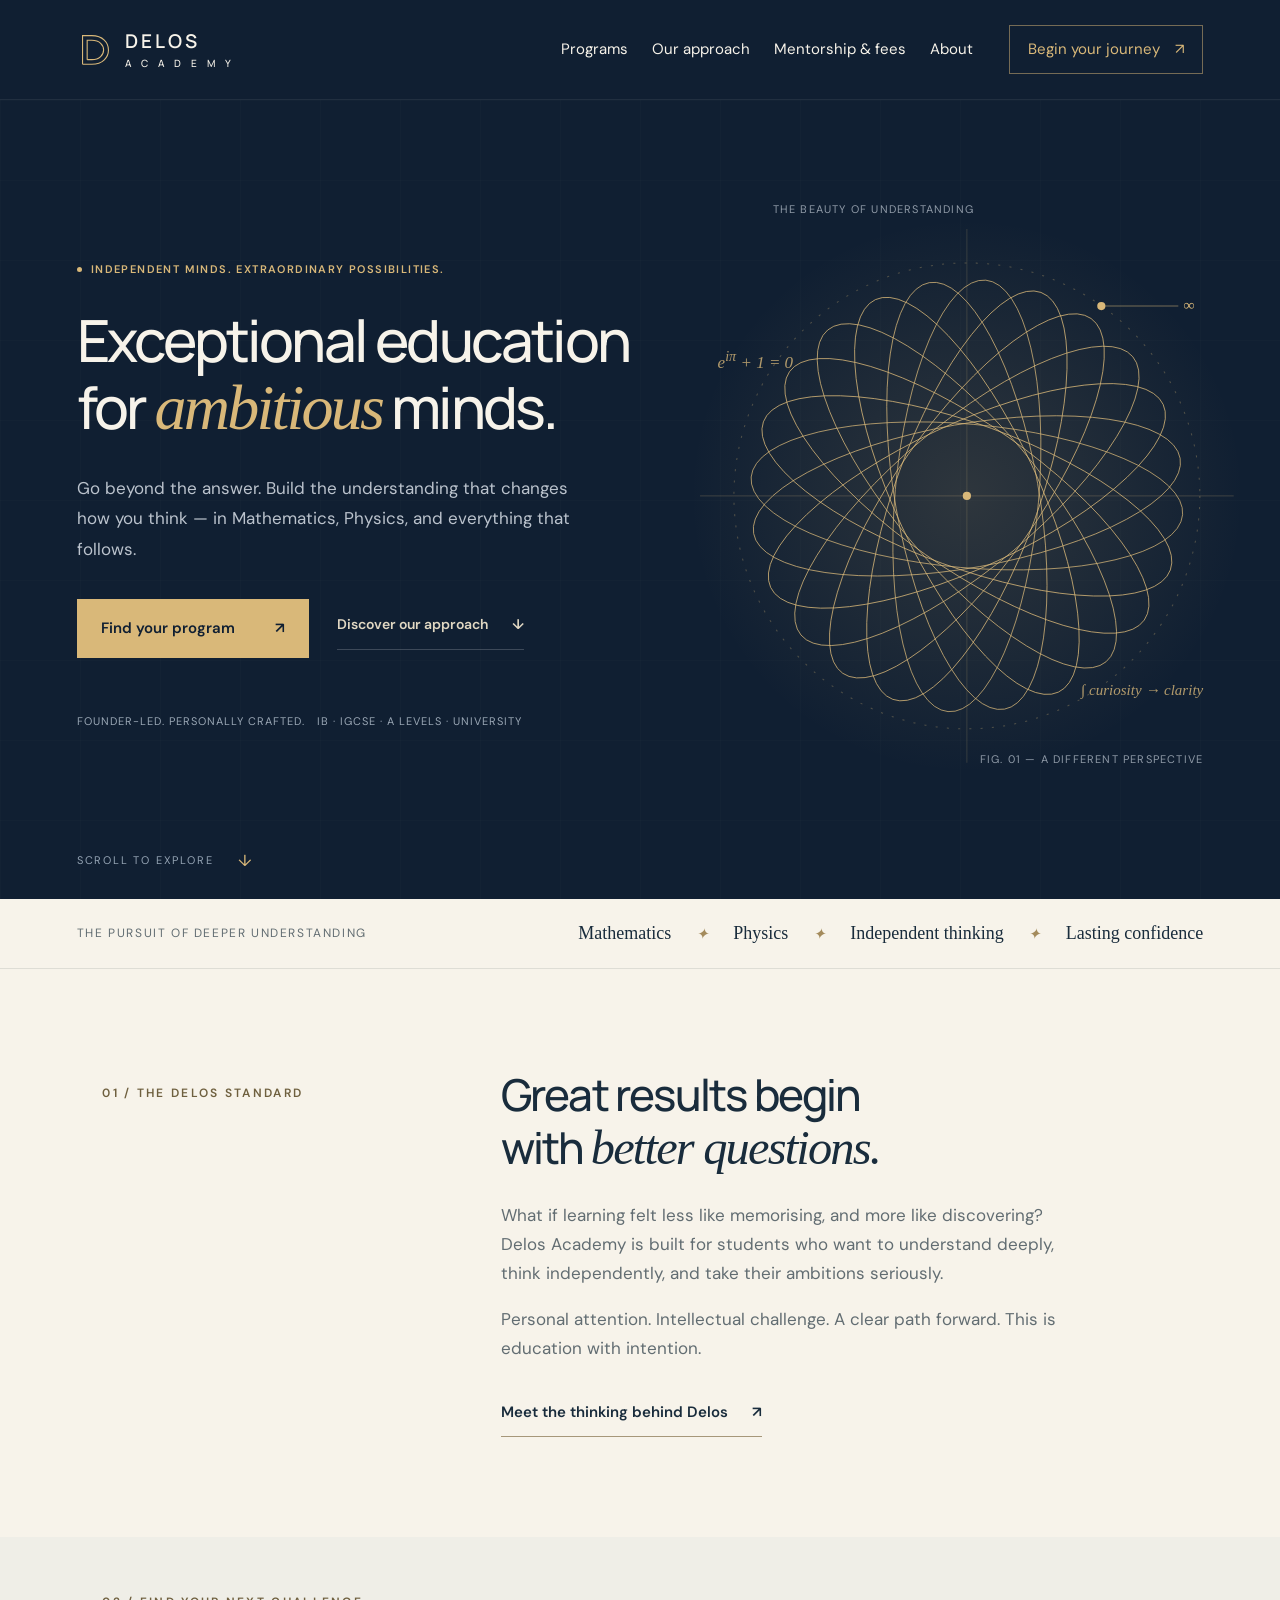
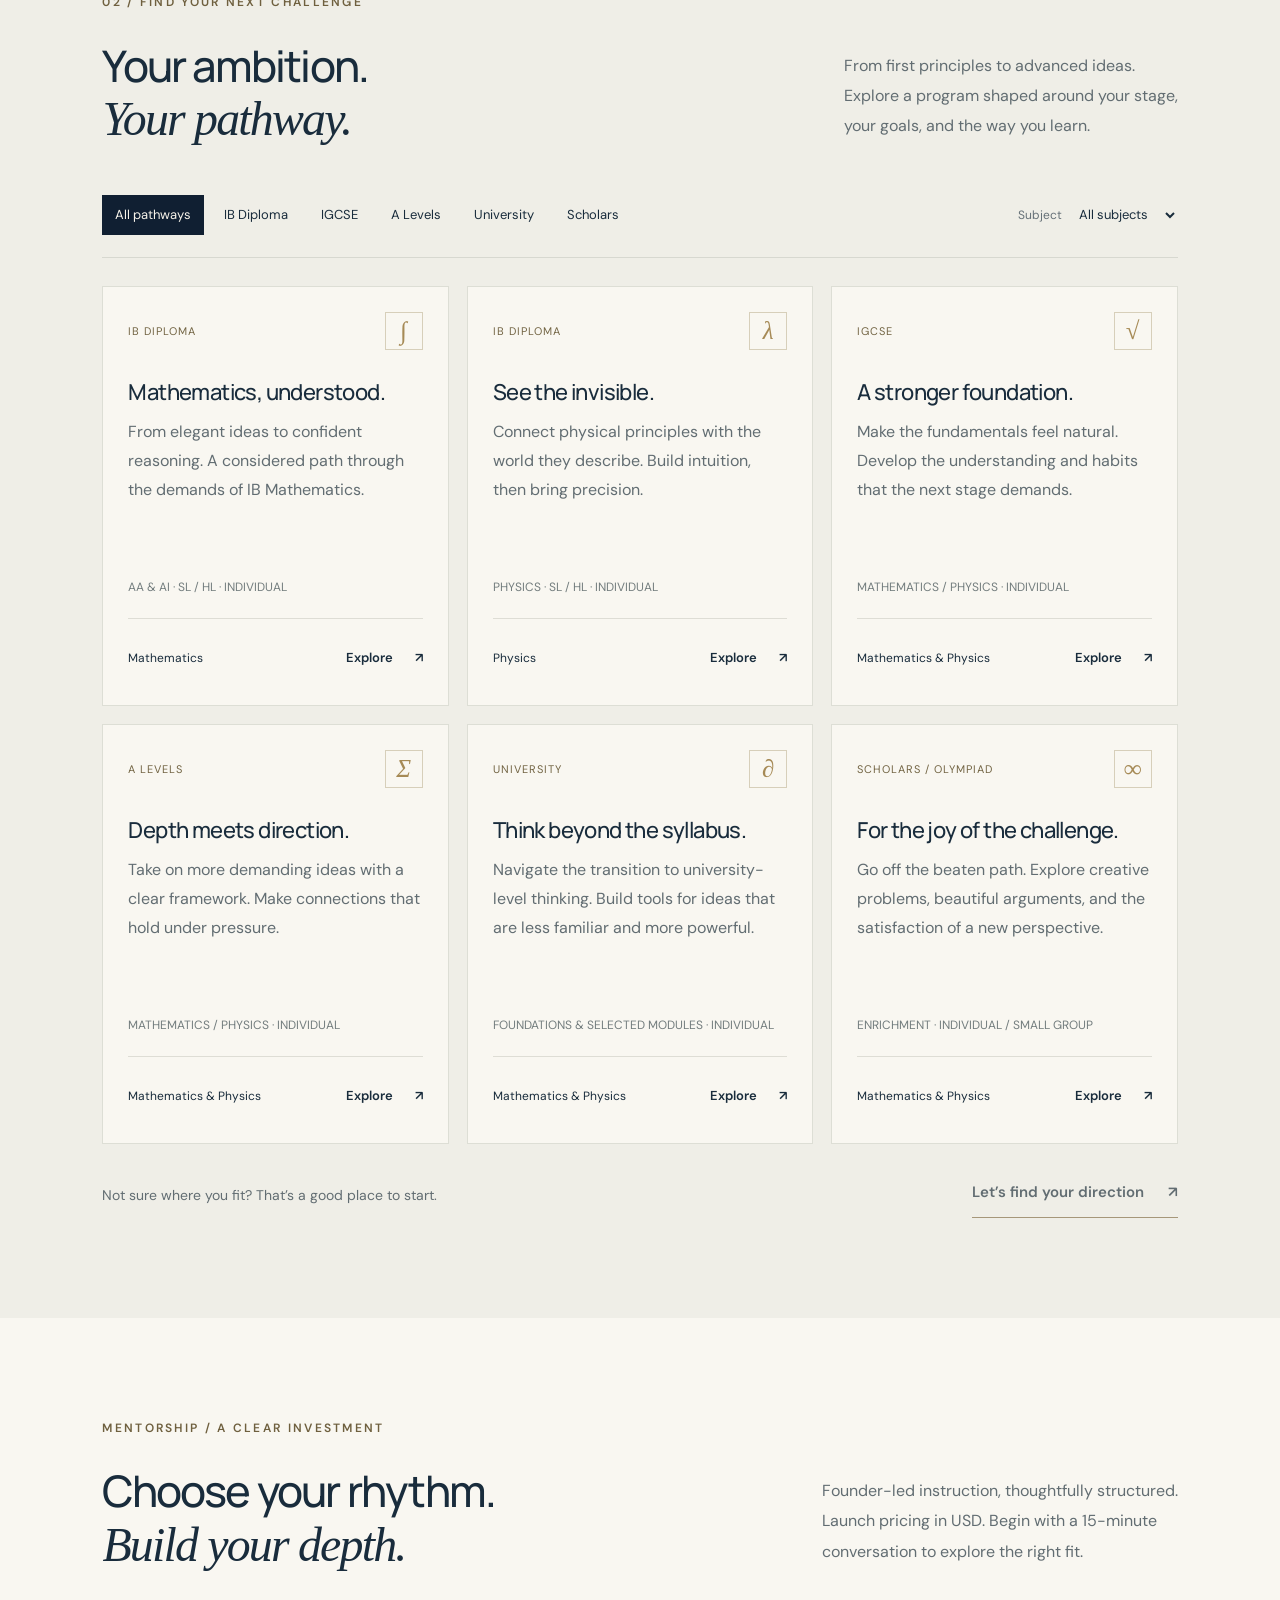
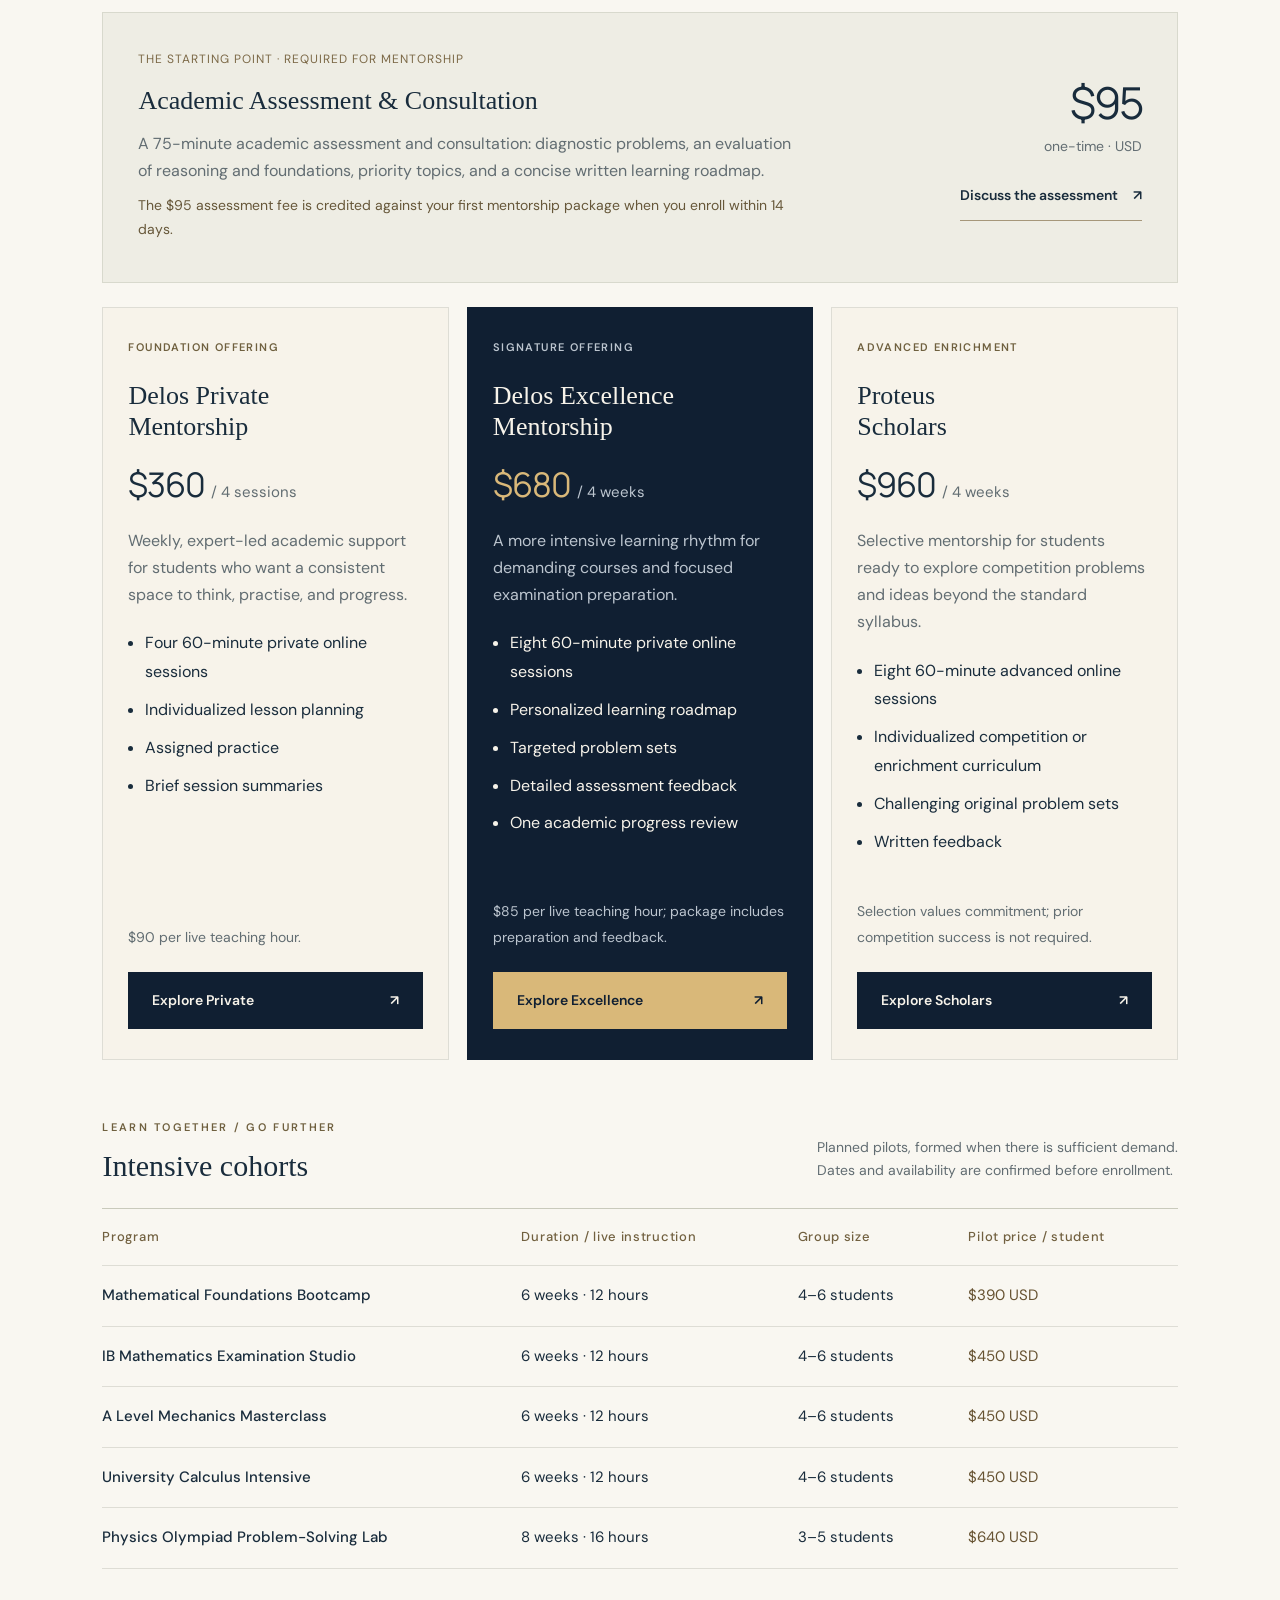
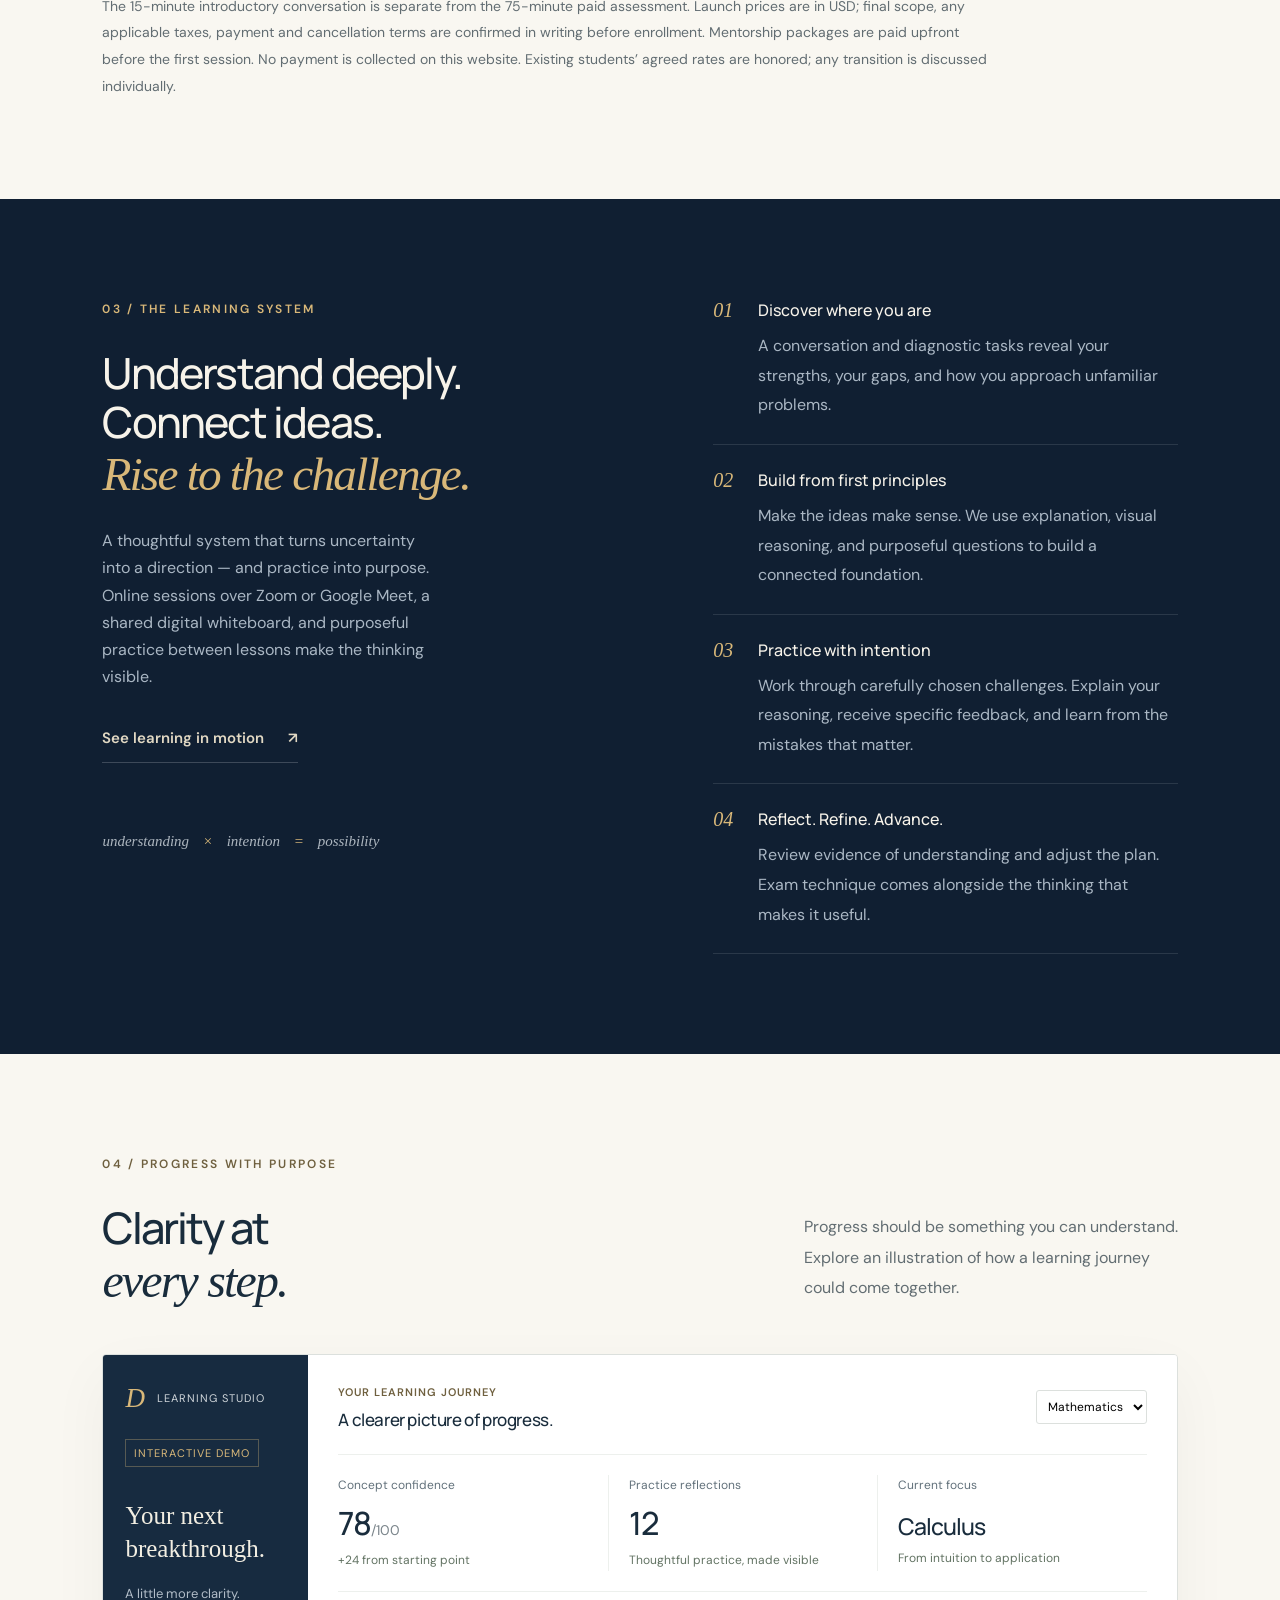
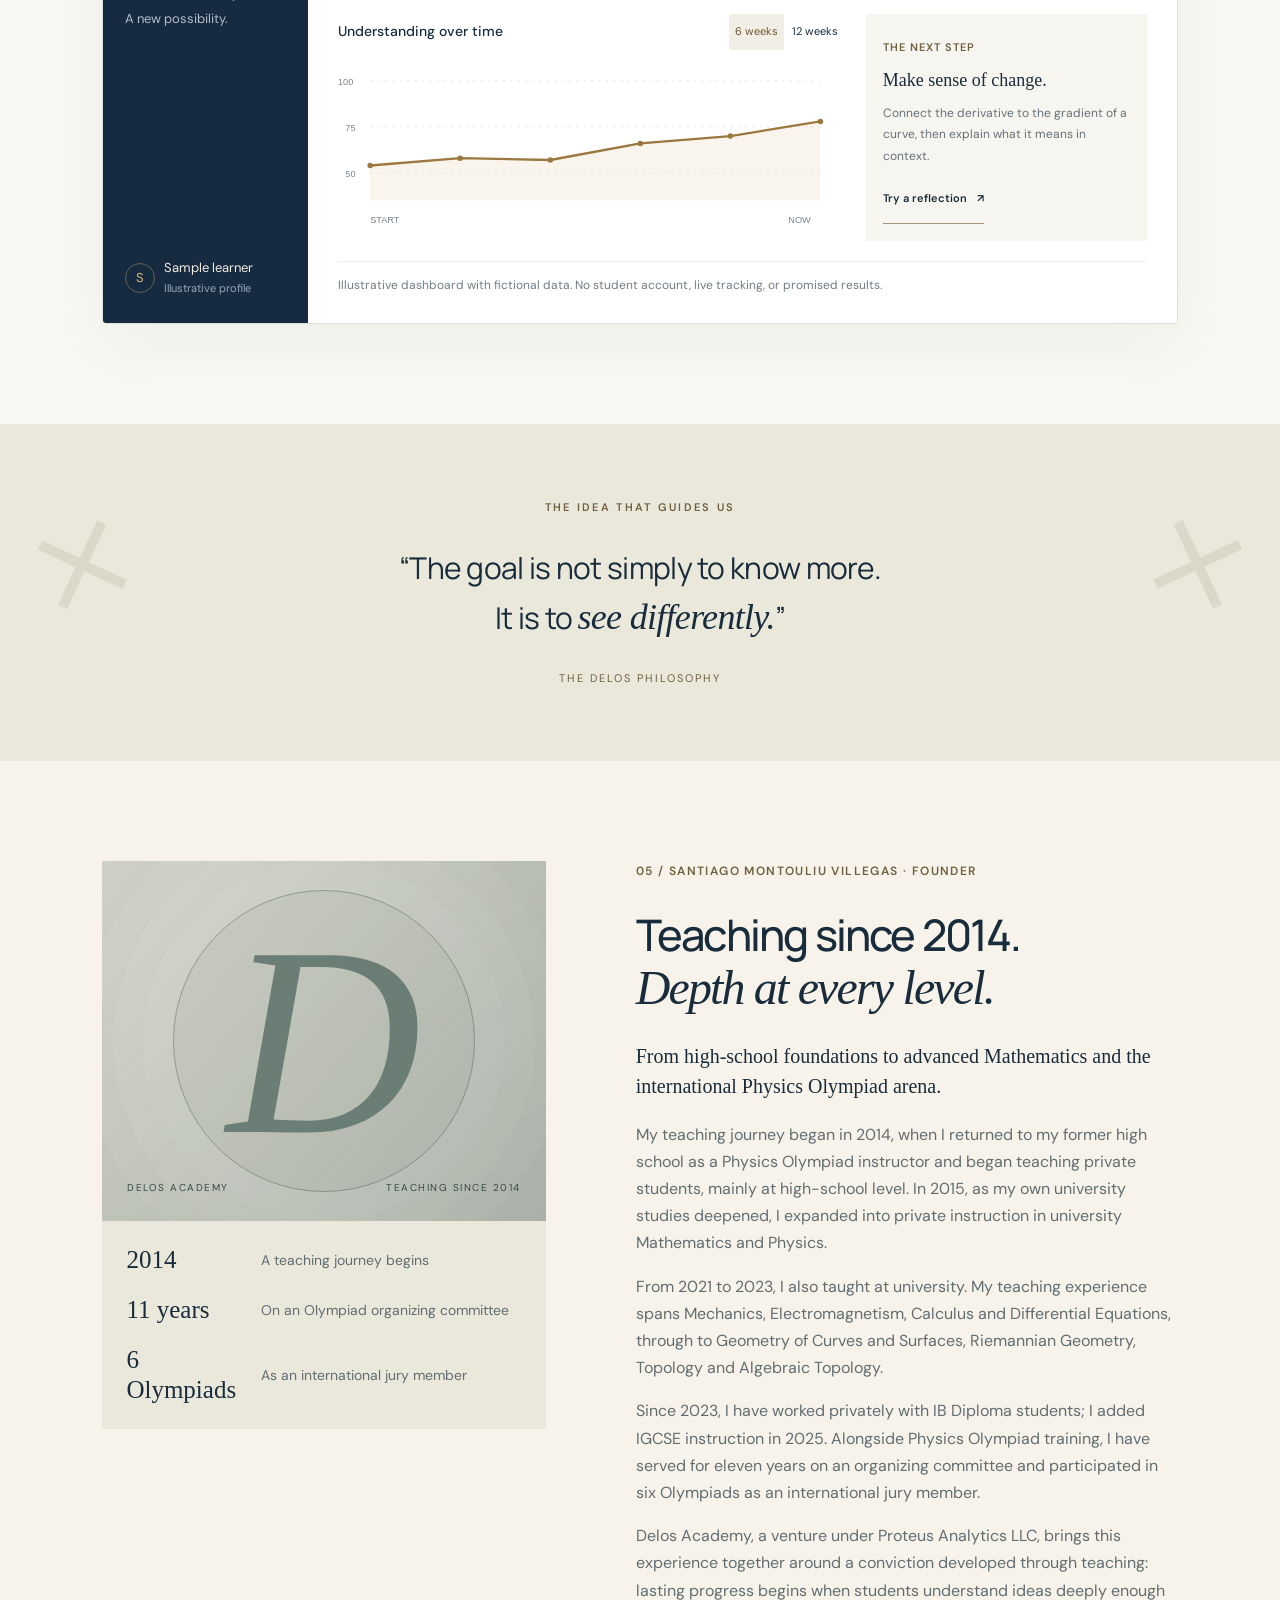
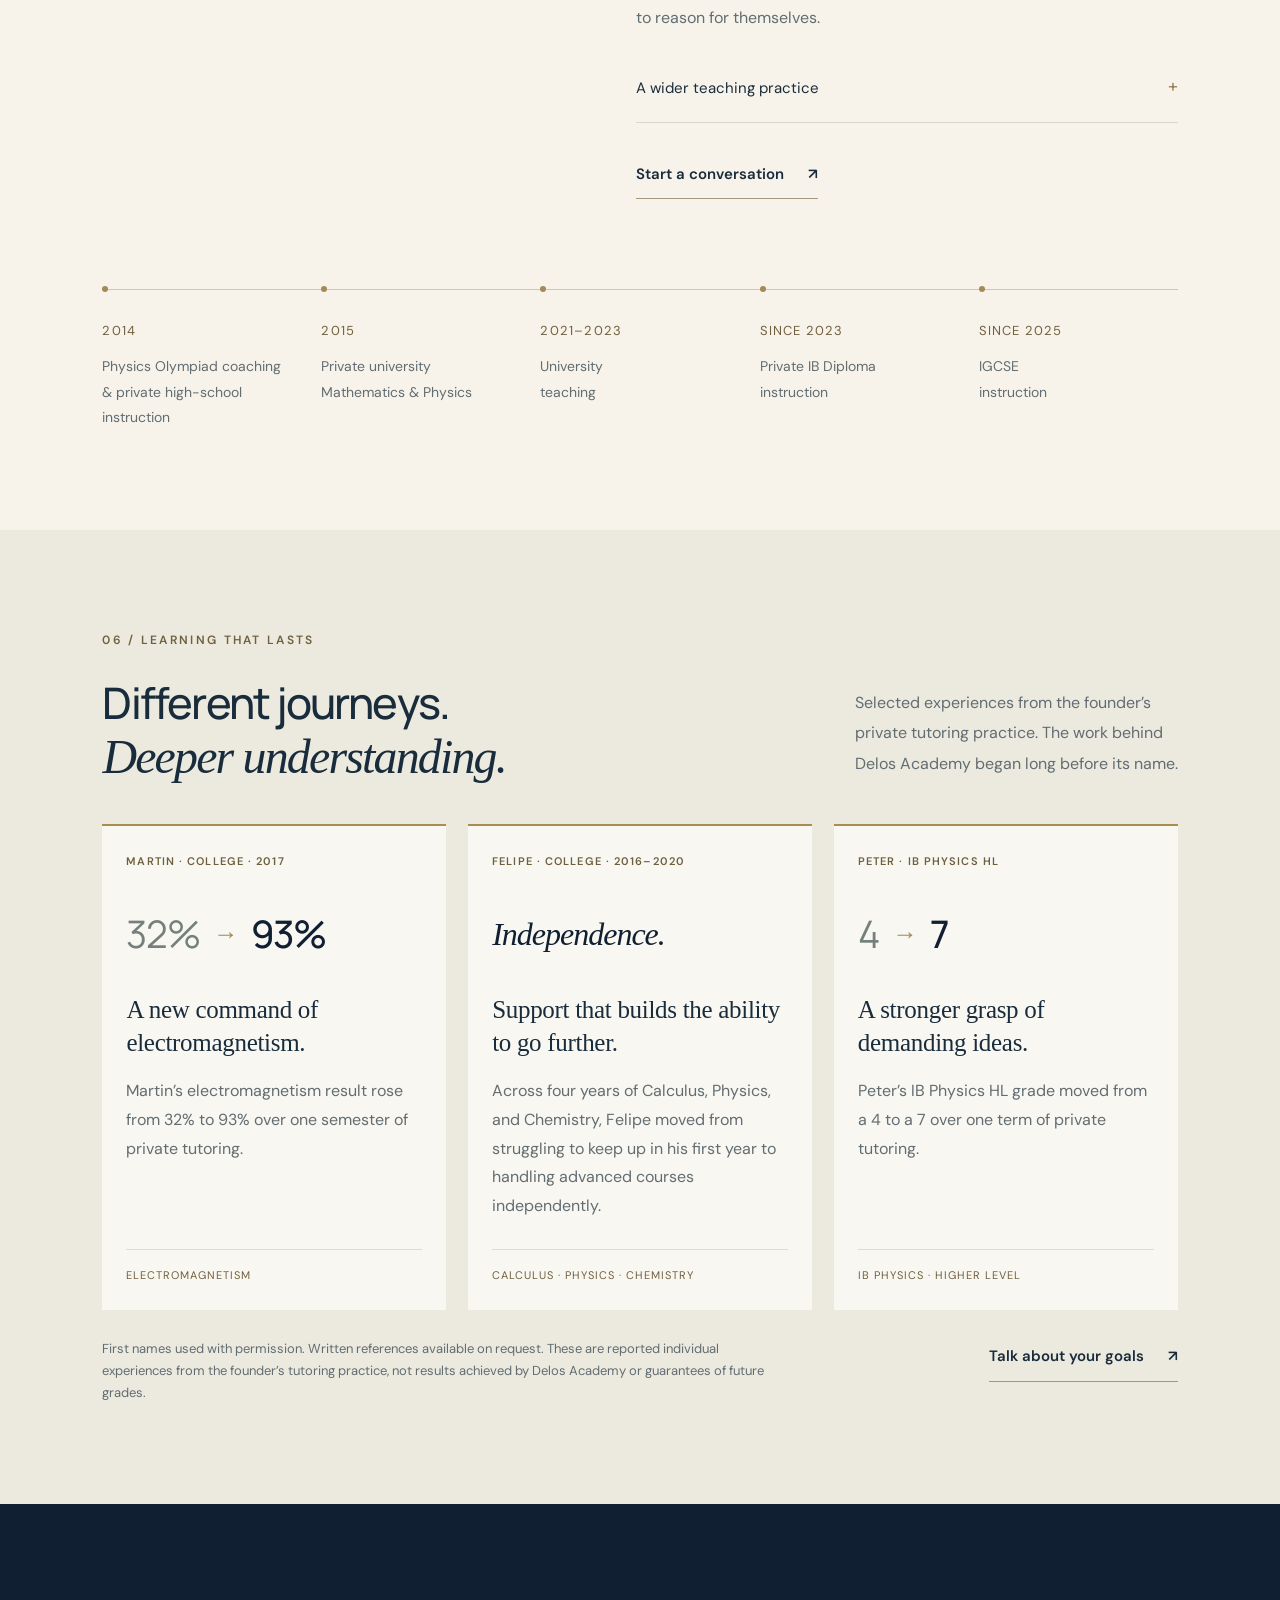
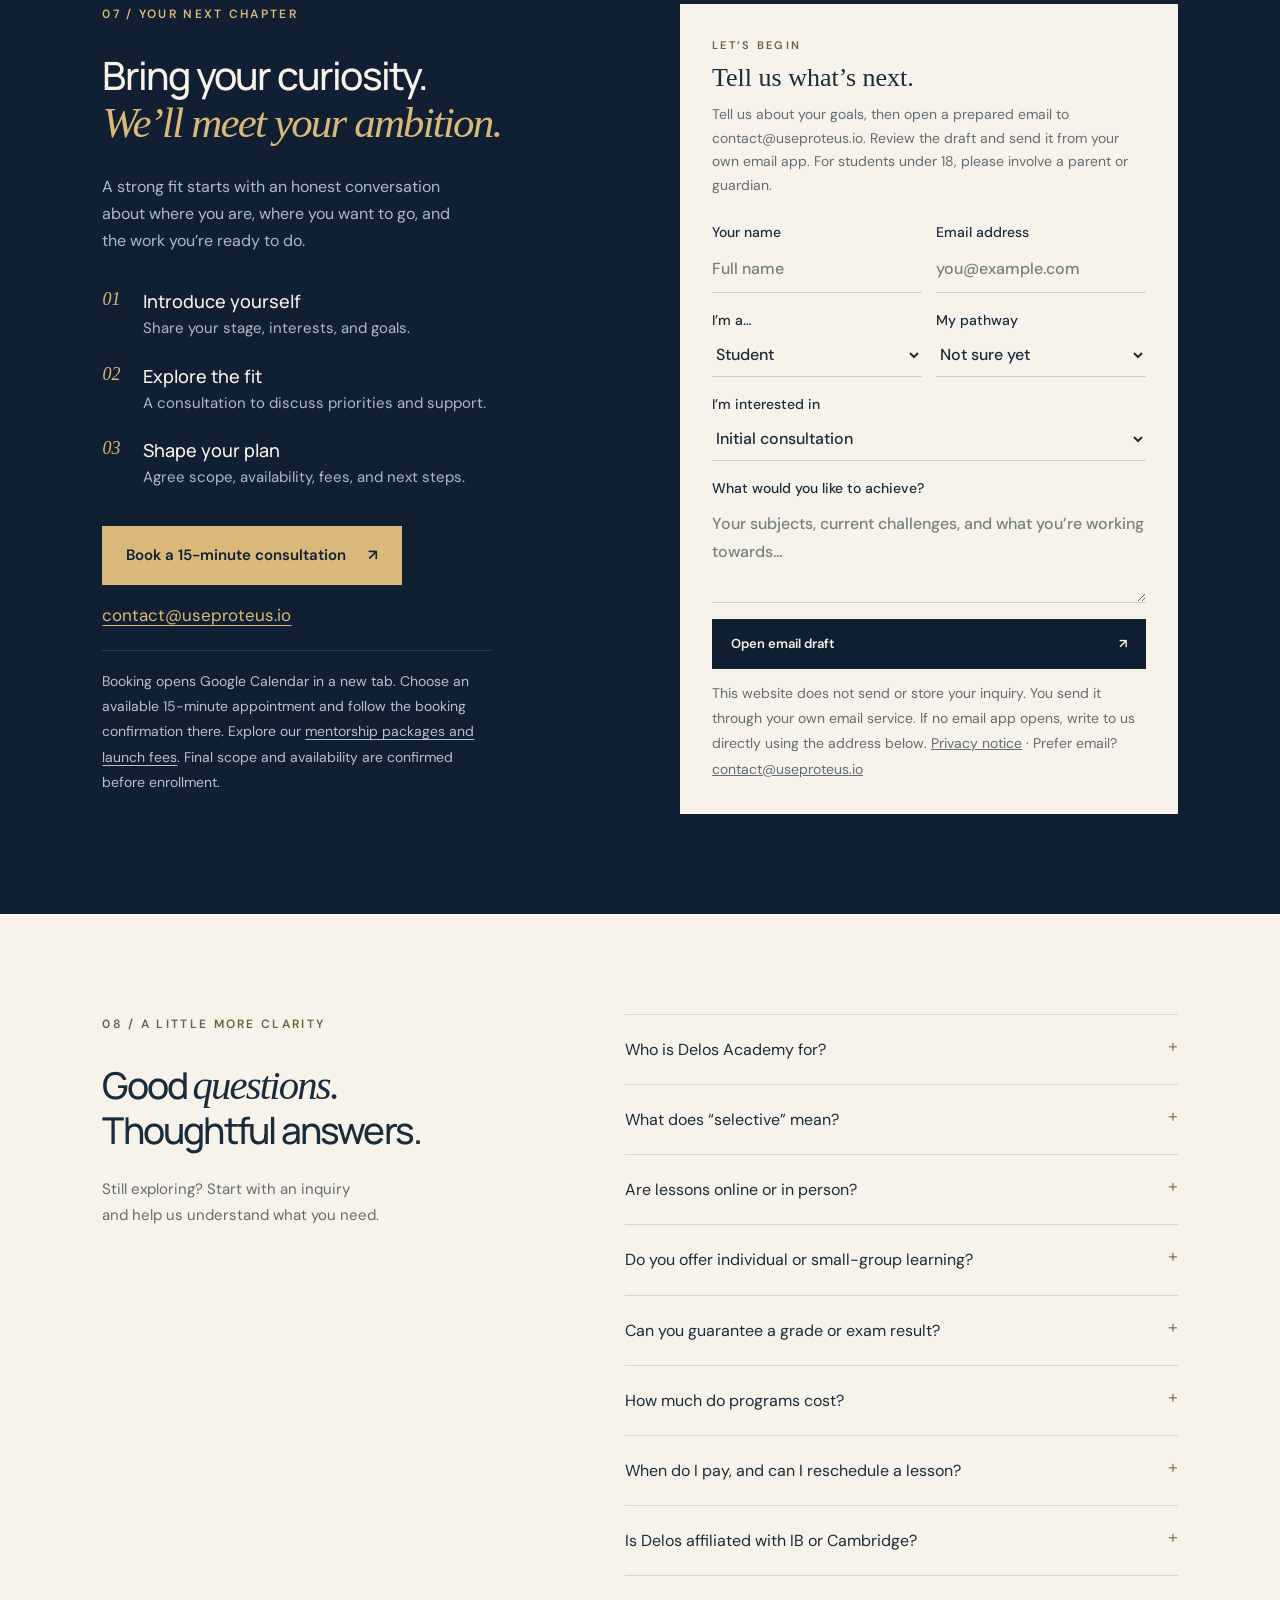
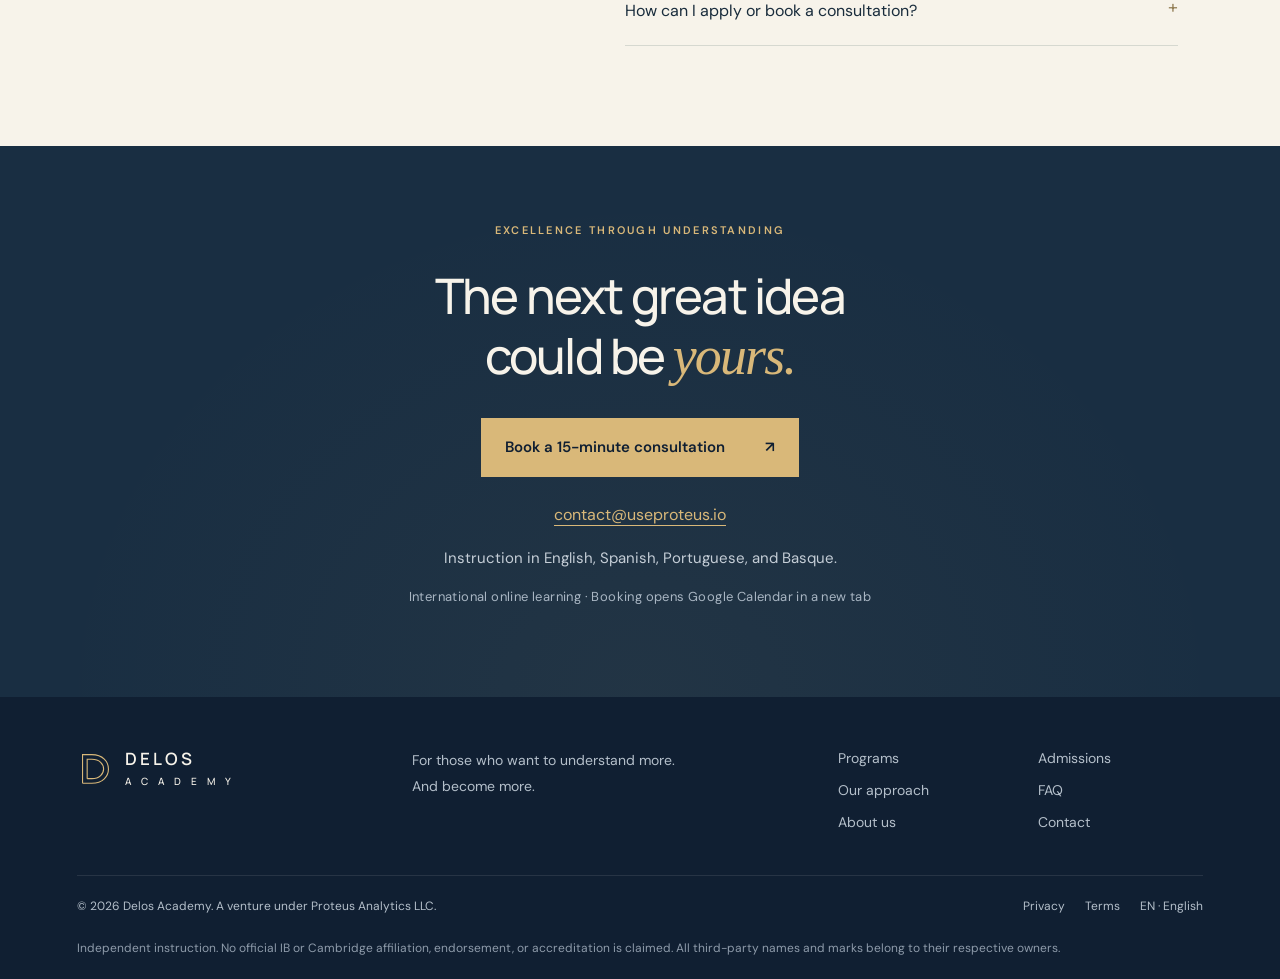
==== commit d99bc0a0: "Add files via upload change of name and little design modifications." ====
--- a/index.html
+++ b/index.html
@@ -2,47 +2,47 @@
 <html lang="en">
 <head>
 <meta charset="utf-8"><meta name="viewport" content="width=device-width,initial-scale=1">
-<meta name="theme-color" content="#101F32"><title>Proteus Academy — Excellence through understanding</title>
+<meta name="theme-color" content="#101F32"><title>Delos Academy — Excellence through understanding</title>
 <meta name="description" content="Founder-led Mathematics and Physics for ambitious IB, IGCSE, A Level and university students. Discover a more thoughtful path to academic excellence.">
-<meta property="og:type" content="website"><meta property="og:title" content="Proteus Academy — Exceptional education for ambitious minds."><meta property="og:description" content="Mathematics. Physics. A deeper way of thinking. Explore founder-led international academic programs."><meta property="og:image" content="https://santimontouliu.github.io/proteus-academy/assets/social-card.png"><meta property="og:url" content="https://santimontouliu.github.io/proteus-academy/"><meta name="twitter:card" content="summary_large_image">
-<link rel="canonical" href="https://santimontouliu.github.io/proteus-academy/"><link rel="icon" href="./assets/mark.svg" type="image/svg+xml"><link rel="stylesheet" href="./styles.css">
-<script type="application/ld+json">{"@context":"https://schema.org","@type":"EducationalOrganization","name":"Proteus Academy","description":"Founder-led Mathematics and Physics education, a venture under Proteus Analytics LLC.","slogan":"Excellence through understanding","parentOrganization":{"@type":"Organization","name":"Proteus Analytics LLC"}}</script>
-<script src="./app.js" defer></script><script src="./inquiry.js" defer></script>
+<meta property="og:type" content="website"><meta property="og:title" content="Delos Academy — Exceptional education for ambitious minds."><meta property="og:description" content="Mathematics. Physics. A deeper way of thinking. Explore founder-led international academic programs."><meta property="og:image" content="https://santimontouliu.github.io/proteus-academy/assets/social-card.png?v=20261026-delos"><meta property="og:url" content="https://santimontouliu.github.io/proteus-academy/"><meta name="twitter:card" content="summary_large_image">
+<link rel="canonical" href="https://santimontouliu.github.io/proteus-academy/"><link rel="icon" href="./assets/mark.svg?v=20261026-delos" type="image/svg+xml"><link rel="stylesheet" href="./styles.css?v=20261026-delos">
+<script type="application/ld+json">{"@context":"https://schema.org","@type":"EducationalOrganization","name":"Delos Academy","description":"Founder-led Mathematics and Physics education, a venture under Proteus Analytics LLC.","slogan":"Excellence through understanding","parentOrganization":{"@type":"Organization","name":"Proteus Analytics LLC"}}</script>
+<script src="./app.js?v=20261026-delos" defer></script><script src="./email-draft.js?v=20261026-delos" defer></script>
 </head>
 <body>
 <a class="skip" href="#main">Skip to content</a>
-<header class="site-header"><a class="brand" href="#" aria-label="Proteus Academy home"><svg viewBox="0 0 40 44" aria-hidden="true"><path d="M5 38V7h14c17 0 18 20 1 20H5M10 38V12h9c10 0 10 10 0 10h-9M5 38h11"/></svg><span>PROTEUS<span class="brand-sub">A C A D E M Y</span></span></a><button class="menu-toggle" aria-expanded="false" aria-controls="navigation" aria-label="Open navigation"><span></span><span></span></button><nav id="navigation" aria-label="Main navigation"><a href="#programs">Programs</a><a href="#approach">Our approach</a><a href="#pricing">Mentorship &amp; fees</a><a href="#about">About</a><a class="nav-cta" href="#admissions">Begin your journey <span aria-hidden="true">↗</span></a></nav></header>
+<header class="site-header"><a class="brand" href="#" aria-label="Delos Academy home"><svg viewBox="0 0 40 44" aria-hidden="true"><path d="M6 38V7h10c24 0 24 31 0 31H6M11 33V12h5c17 0 17 21 0 21H11"/></svg><span>DELOS<span class="brand-sub">A C A D E M Y</span></span></a><button class="menu-toggle" aria-expanded="false" aria-controls="navigation" aria-label="Open navigation"><span></span><span></span></button><nav id="navigation" aria-label="Main navigation"><a href="#programs">Programs</a><a href="#approach">Our approach</a><a href="#pricing">Mentorship &amp; fees</a><a href="#about">About</a><a class="nav-cta" href="#admissions">Begin your journey <span aria-hidden="true">↗</span></a></nav></header>
 <main id="main">
 <section class="hero" aria-labelledby="hero-title"><div class="hero-grid"></div><div class="hero-copy"><p class="eyebrow"><span></span> INDEPENDENT MINDS. EXTRAORDINARY POSSIBILITIES.</p><h1 id="hero-title">Exceptional education<br> for <em>ambitious</em> minds.</h1><p class="hero-description">Go beyond the answer. Build the understanding that changes how you think — in Mathematics, Physics, and everything that follows.</p><div class="hero-actions"><a class="button gold" href="#programs">Find your program <span aria-hidden="true">↗</span></a><a class="text-link light" href="#approach">Discover our approach <span aria-hidden="true">↓</span></a></div><div class="hero-foot"><span>FOUNDER-LED. PERSONALLY CRAFTED.</span><span>IB · IGCSE · A LEVELS · UNIVERSITY</span></div></div>
-<div class="hero-art" aria-hidden="true"><span class="art-label label-top">THE BEAUTY OF UNDERSTANDING</span><svg class="orbital" viewBox="0 0 600 600"><defs><radialGradient id="glow"><stop stop-color="#D9B879" stop-opacity=".15"/><stop offset="1" stop-color="#D9B879" stop-opacity="0"/></radialGradient></defs><circle cx="300" cy="300" r="270" fill="url(#glow)"/><g class="orbits" fill="none" stroke="#D9B879" stroke-width=".7"><ellipse cx="300" cy="300" rx="211" ry="70" transform="rotate(-55 300 300)"/><ellipse cx="300" cy="300" rx="211" ry="70" transform="rotate(-40 300 300)"/><ellipse cx="300" cy="300" rx="211" ry="70" transform="rotate(-25 300 300)"/><ellipse cx="300" cy="300" rx="211" ry="70" transform="rotate(-10 300 300)"/><ellipse cx="300" cy="300" rx="211" ry="70" transform="rotate(5 300 300)"/><ellipse cx="300" cy="300" rx="211" ry="70" transform="rotate(20 300 300)"/><ellipse cx="300" cy="300" rx="211" ry="70" transform="rotate(35 300 300)"/><ellipse cx="300" cy="300" rx="211" ry="70" transform="rotate(50 300 300)"/><ellipse cx="300" cy="300" rx="211" ry="70" transform="rotate(65 300 300)"/><ellipse cx="300" cy="300" rx="211" ry="70" transform="rotate(80 300 300)"/><ellipse cx="300" cy="300" rx="211" ry="70" transform="rotate(95 300 300)"/><ellipse cx="300" cy="300" rx="211" ry="70" transform="rotate(110 300 300)"/></g><circle cx="300" cy="300" r="227" fill="none" stroke="#D9B879" stroke-opacity=".3" stroke-dasharray="2 9"/><path d="M40 300h520M300 40v520" stroke="#D9B879" stroke-opacity=".18"/><circle cx="300" cy="300" r="4" fill="#D9B879"/><circle cx="431" cy="115" r="4" fill="#D9B879"/><path d="M431 115h75" stroke="#D9B879" stroke-opacity=".5"/><text x="511" y="119" fill="#D9B879" font-family="Georgia" font-style="italic" font-size="15">∞</text></svg><span class="equation equation-one">e<sup>iπ</sup> + 1 = 0</span><span class="equation equation-two">∫ curiosity → clarity</span><span class="art-label label-bottom">FIG. 01 — A DIFFERENT PERSPECTIVE</span></div><a class="scroll-cue" href="#intro" aria-label="Explore Proteus Academy">SCROLL TO EXPLORE <span>↓</span></a></section>
+<div class="hero-art" aria-hidden="true"><span class="art-label label-top">THE BEAUTY OF UNDERSTANDING</span><svg class="orbital" viewBox="0 0 600 600"><defs><radialGradient id="glow"><stop stop-color="#D9B879" stop-opacity=".15"/><stop offset="1" stop-color="#D9B879" stop-opacity="0"/></radialGradient></defs><circle cx="300" cy="300" r="270" fill="url(#glow)"/><g class="orbits" fill="none" stroke="#D9B879" stroke-width=".7"><ellipse cx="300" cy="300" rx="211" ry="70" transform="rotate(-55 300 300)"/><ellipse cx="300" cy="300" rx="211" ry="70" transform="rotate(-40 300 300)"/><ellipse cx="300" cy="300" rx="211" ry="70" transform="rotate(-25 300 300)"/><ellipse cx="300" cy="300" rx="211" ry="70" transform="rotate(-10 300 300)"/><ellipse cx="300" cy="300" rx="211" ry="70" transform="rotate(5 300 300)"/><ellipse cx="300" cy="300" rx="211" ry="70" transform="rotate(20 300 300)"/><ellipse cx="300" cy="300" rx="211" ry="70" transform="rotate(35 300 300)"/><ellipse cx="300" cy="300" rx="211" ry="70" transform="rotate(50 300 300)"/><ellipse cx="300" cy="300" rx="211" ry="70" transform="rotate(65 300 300)"/><ellipse cx="300" cy="300" rx="211" ry="70" transform="rotate(80 300 300)"/><ellipse cx="300" cy="300" rx="211" ry="70" transform="rotate(95 300 300)"/><ellipse cx="300" cy="300" rx="211" ry="70" transform="rotate(110 300 300)"/></g><circle cx="300" cy="300" r="227" fill="none" stroke="#D9B879" stroke-opacity=".3" stroke-dasharray="2 9"/><path d="M40 300h520M300 40v520" stroke="#D9B879" stroke-opacity=".18"/><circle cx="300" cy="300" r="4" fill="#D9B879"/><circle cx="431" cy="115" r="4" fill="#D9B879"/><path d="M431 115h75" stroke="#D9B879" stroke-opacity=".5"/><text x="511" y="119" fill="#D9B879" font-family="Georgia" font-style="italic" font-size="15">∞</text></svg><span class="equation equation-one">e<sup>iπ</sup> + 1 = 0</span><span class="equation equation-two">∫ curiosity → clarity</span><span class="art-label label-bottom">FIG. 01 — A DIFFERENT PERSPECTIVE</span></div><a class="scroll-cue" href="#intro" aria-label="Explore Delos Academy">SCROLL TO EXPLORE <span>↓</span></a></section>
 <div class="discipline-strip"><span>THE PURSUIT OF DEEPER UNDERSTANDING</span><p>Mathematics <i>✦</i> Physics <i>✦</i> Independent thinking <i>✦</i> Lasting confidence</p></div>
-<section id="intro" class="section intro"><p class="eyebrow ink">01 / THE PROTEUS STANDARD</p><div><h2>Great results begin<br> with <em>better questions.</em></h2><p>What if learning felt less like memorising, and more like discovering? Proteus Academy is built for students who want to understand deeply, think independently, and take their ambitions seriously.</p><p>Personal attention. Intellectual challenge. A clear path forward. This is education with intention.</p><a class="text-link" href="#about">Meet the thinking behind Proteus <span>↗</span></a></div></section>
+<section id="intro" class="section intro"><p class="eyebrow ink">01 / THE DELOS STANDARD</p><div><h2>Great results begin<br> with <em>better questions.</em></h2><p>What if learning felt less like memorising, and more like discovering? Delos Academy is built for students who want to understand deeply, think independently, and take their ambitions seriously.</p><p>Personal attention. Intellectual challenge. A clear path forward. This is education with intention.</p><a class="text-link" href="#about">Meet the thinking behind Delos <span>↗</span></a></div></section>
 <section id="programs" class="section programs"><div class="section-heading"><div><p class="eyebrow ink">02 / FIND YOUR NEXT CHALLENGE</p><h2>Your ambition.<br> <em>Your pathway.</em></h2></div><p>From first principles to advanced ideas.<br> Explore a program shaped around your stage,<br> your goals, and the way you learn.</p></div><div class="catalog-controls"><div class="filters" role="group" aria-label="Filter programs by level"><button class="active" data-filter="all" aria-pressed="true">All pathways</button><button data-filter="IB" aria-pressed="false">IB Diploma</button><button data-filter="IGCSE" aria-pressed="false">IGCSE</button><button data-filter="A Levels" aria-pressed="false">A Levels</button><button data-filter="University" aria-pressed="false">University</button><button data-filter="Scholars" aria-pressed="false">Scholars</button></div><label class="subject-select">Subject <select id="subject-filter"><option value="all">All subjects</option><option value="Mathematics">Mathematics</option><option value="Physics">Physics</option></select></label></div><p id="catalog-status" class="sr-only" aria-live="polite"></p><div id="program-grid" class="program-grid"></div><noscript><p>Programs cover IB Mathematics and Physics, IGCSE Mathematics and Physics, A Level Mathematics and Physics, university foundations, and Scholars / Olympiad preparation. Enable JavaScript to explore program details and filters.</p></noscript><div class="catalog-note"><span>Not sure where you fit? That’s a good place to start.</span><a class="text-link" href="#admissions">Let’s find your direction <span>↗</span></a></div></section>
 <section id="pricing" class="section pricing"><div class="section-heading"><div><p class="eyebrow ink">MENTORSHIP / A CLEAR INVESTMENT</p><h2>Choose your rhythm.<br> <em>Build your depth.</em></h2></div><p>Founder-led instruction, thoughtfully structured.<br> Launch pricing in USD. Begin with a 15-minute<br> conversation to explore the right fit.</p></div>
 <div class="assessment-offer"><div><span class="small-label">THE STARTING POINT · REQUIRED FOR MENTORSHIP</span><h3>Academic Assessment &amp; Consultation</h3><p>A 75-minute academic assessment and consultation: diagnostic problems, an evaluation of reasoning and foundations, priority topics, and a concise written learning roadmap.</p><p class="assessment-credit">The $95 assessment fee is credited against your first mentorship package when you enroll within 14 days.</p></div><div class="assessment-price"><strong>$95</strong><span>one-time · USD</span><a class="text-link" href="https://calendar.app.google/bJGampQ4B7evMxxW9" target="_blank" rel="noopener noreferrer">Discuss the assessment <span aria-hidden="true">↗</span></a></div></div>
-<div class="mentorship-grid"><article class="mentorship-card"><p class="eyebrow ink">FOUNDATION OFFERING</p><h3>Proteus Private<br> Mentorship</h3><p class="service-price">$360 <span>/ 4 sessions</span></p><p>Weekly, expert-led academic support for students who want a consistent space to think, practise, and progress.</p><ul><li>Four 60-minute private online sessions</li><li>Individualized lesson planning</li><li>Assigned practice</li><li>Brief session summaries</li></ul><p class="rate-note">$90 per live teaching hour.</p><a class="button navy" href="#admissions">Explore Private <span aria-hidden="true">↗</span></a></article>
-<article class="mentorship-card signature"><p class="eyebrow">SIGNATURE OFFERING</p><h3>Proteus Excellence<br> Mentorship</h3><p class="service-price">$680 <span>/ 4 weeks</span></p><p>A more intensive learning rhythm for demanding courses and focused examination preparation.</p><ul><li>Eight 60-minute private online sessions</li><li>Personalized learning roadmap</li><li>Targeted problem sets</li><li>Detailed assessment feedback</li><li>One academic progress review</li></ul><p class="rate-note">$85 per live teaching hour; package includes preparation and feedback.</p><a class="button gold" href="#admissions">Explore Excellence <span aria-hidden="true">↗</span></a></article>
+<div class="mentorship-grid"><article class="mentorship-card"><p class="eyebrow ink">FOUNDATION OFFERING</p><h3>Delos Private<br> Mentorship</h3><p class="service-price">$360 <span>/ 4 sessions</span></p><p>Weekly, expert-led academic support for students who want a consistent space to think, practise, and progress.</p><ul><li>Four 60-minute private online sessions</li><li>Individualized lesson planning</li><li>Assigned practice</li><li>Brief session summaries</li></ul><p class="rate-note">$90 per live teaching hour.</p><a class="button navy" href="#admissions">Explore Private <span aria-hidden="true">↗</span></a></article>
+<article class="mentorship-card signature"><p class="eyebrow">SIGNATURE OFFERING</p><h3>Delos Excellence<br> Mentorship</h3><p class="service-price">$680 <span>/ 4 weeks</span></p><p>A more intensive learning rhythm for demanding courses and focused examination preparation.</p><ul><li>Eight 60-minute private online sessions</li><li>Personalized learning roadmap</li><li>Targeted problem sets</li><li>Detailed assessment feedback</li><li>One academic progress review</li></ul><p class="rate-note">$85 per live teaching hour; package includes preparation and feedback.</p><a class="button gold" href="#admissions">Explore Excellence <span aria-hidden="true">↗</span></a></article>
 <article class="mentorship-card"><p class="eyebrow ink">ADVANCED ENRICHMENT</p><h3>Proteus<br> Scholars</h3><p class="service-price">$960 <span>/ 4 weeks</span></p><p>Selective mentorship for students ready to explore competition problems and ideas beyond the standard syllabus.</p><ul><li>Eight 60-minute advanced online sessions</li><li>Individualized competition or enrichment curriculum</li><li>Challenging original problem sets</li><li>Written feedback</li></ul><p class="rate-note">Selection values commitment; prior competition success is not required.</p><a class="button navy" href="#admissions">Explore Scholars <span aria-hidden="true">↗</span></a></article></div>
-<div class="cohort-heading"><div><p class="eyebrow ink">LEARN TOGETHER / GO FURTHER</p><h3>Intensive cohorts</h3></div><p>Planned pilots, formed when there is sufficient demand.<br> Dates and availability are confirmed before enrollment.</p></div><div class="cohort-table-wrap" tabindex="0" role="region" aria-label="Planned group programs and pilot pricing; scroll horizontally on small screens"><table class="cohort-table"><caption class="sr-only">Planned intensive cohorts. All pilot prices are in US dollars per student.</caption><thead><tr><th scope="col">Program</th><th scope="col">Duration / live instruction</th><th scope="col">Group size</th><th scope="col">Pilot price / student</th></tr></thead><tbody><tr><th scope="row">Mathematical Foundations Bootcamp</th><td>6 weeks · 12 hours</td><td>4–6 students</td><td>$390 USD</td></tr><tr><th scope="row">IB Mathematics Examination Studio</th><td>6 weeks · 12 hours</td><td>4–6 students</td><td>$450 USD</td></tr><tr><th scope="row">A Level Mechanics Masterclass</th><td>6 weeks · 12 hours</td><td>4–6 students</td><td>$450 USD</td></tr><tr><th scope="row">University Calculus Intensive</th><td>6 weeks · 12 hours</td><td>4–6 students</td><td>$450 USD</td></tr><tr><th scope="row">Physics Olympiad Problem-Solving Lab</th><td>8 weeks · 16 hours</td><td>3–5 students</td><td>$640 USD</td></tr></tbody></table></div><p class="pricing-note">The 15-minute introductory conversation is separate from the 75-minute paid assessment. Launch prices are in USD; final scope, any applicable taxes, payment and cancellation terms are confirmed in writing before enrollment. No payment is collected on this website. Existing students’ agreed rates are honored; any transition is discussed individually.</p></section>
+<div class="cohort-heading"><div><p class="eyebrow ink">LEARN TOGETHER / GO FURTHER</p><h3>Intensive cohorts</h3></div><p>Planned pilots, formed when there is sufficient demand.<br> Dates and availability are confirmed before enrollment.</p></div><div class="cohort-table-wrap" tabindex="0" role="region" aria-label="Planned group programs and pilot pricing; scroll horizontally on small screens"><table class="cohort-table"><caption class="sr-only">Planned intensive cohorts. All pilot prices are in US dollars per student.</caption><thead><tr><th scope="col">Program</th><th scope="col">Duration / live instruction</th><th scope="col">Group size</th><th scope="col">Pilot price / student</th></tr></thead><tbody><tr><th scope="row">Mathematical Foundations Bootcamp</th><td>6 weeks · 12 hours</td><td>4–6 students</td><td>$390 USD</td></tr><tr><th scope="row">IB Mathematics Examination Studio</th><td>6 weeks · 12 hours</td><td>4–6 students</td><td>$450 USD</td></tr><tr><th scope="row">A Level Mechanics Masterclass</th><td>6 weeks · 12 hours</td><td>4–6 students</td><td>$450 USD</td></tr><tr><th scope="row">University Calculus Intensive</th><td>6 weeks · 12 hours</td><td>4–6 students</td><td>$450 USD</td></tr><tr><th scope="row">Physics Olympiad Problem-Solving Lab</th><td>8 weeks · 16 hours</td><td>3–5 students</td><td>$640 USD</td></tr></tbody></table></div><p class="pricing-note">The 15-minute introductory conversation is separate from the 75-minute paid assessment. Launch prices are in USD; final scope, any applicable taxes, payment and cancellation terms are confirmed in writing before enrollment. Mentorship packages are paid upfront before the first session. No payment is collected on this website. Existing students’ agreed rates are honored; any transition is discussed individually.</p></section>
 <section id="approach" class="approach section"><div class="approach-lead"><p class="eyebrow">03 / THE LEARNING SYSTEM</p><h2>Understand deeply.<br> Connect ideas.<br> <em>Rise to the challenge.</em></h2><p>A thoughtful system that turns uncertainty into a direction — and practice into purpose. Online sessions over Zoom or Google Meet, a shared digital whiteboard, and purposeful practice between lessons make the thinking visible.</p><a class="text-link light" href="#experience">See learning in motion <span>↗</span></a><div class="formula" aria-hidden="true">understanding <span>×</span> intention <span>=</span> possibility</div></div><div class="steps"><article><span>01</span><div><h3>Discover where you are</h3><p>A conversation and diagnostic tasks reveal your strengths, your gaps, and how you approach unfamiliar problems.</p></div></article><article><span>02</span><div><h3>Build from first principles</h3><p>Make the ideas make sense. We use explanation, visual reasoning, and purposeful questions to build a connected foundation.</p></div></article><article><span>03</span><div><h3>Practice with intention</h3><p>Work through carefully chosen challenges. Explain your reasoning, receive specific feedback, and learn from the mistakes that matter.</p></div></article><article><span>04</span><div><h3>Reflect. Refine. Advance.</h3><p>Review evidence of understanding and adjust the plan. Exam technique comes alongside the thinking that makes it useful.</p></div></article></div></section>
-<section id="experience" class="section experience"><div class="section-heading"><div><p class="eyebrow ink">04 / PROGRESS WITH PURPOSE</p><h2>Clarity at<br> <em>every step.</em></h2></div><p>Progress should be something you can understand.<br> Explore an illustration of how a learning journey<br> could come together.</p></div><div class="dashboard"><div class="dash-sidebar"><div class="dash-brand">P<span>LEARNING STUDIO</span></div><p class="demo-label">INTERACTIVE DEMO</p><h3>Your next<br> breakthrough.</h3><p>A little more clarity.<br> A new possibility.</p><div class="dash-sidebar-bottom"><span class="avatar">S</span><div>Sample learner<small>Illustrative profile</small></div></div></div><div class="dash-main"><div class="dash-top"><div><p class="eyebrow ink">YOUR LEARNING JOURNEY</p><h3>A clearer picture of progress.</h3></div><label class="sr-only" for="demo-subject">Dashboard subject</label><select id="demo-subject"><option value="math">Mathematics</option><option value="physics">Physics</option></select></div><div class="dash-metrics"><div><span>Concept confidence</span><strong id="confidence">78<small>/100</small></strong><em id="confidence-change">+24 from starting point</em></div><div><span>Practice reflections</span><strong id="reflections">12</strong><em>Thoughtful practice, made visible</em></div><div><span>Current focus</span><strong class="focus-metric" id="focus-metric">Calculus</strong><em id="focus-caption">From intuition to application</em></div></div><div class="dash-bottom"><div class="chart-wrap"><div class="chart-title"><h4>Understanding over time</h4><div class="chart-tabs" role="group" aria-label="Demo chart range"><button class="active" data-range="6" aria-pressed="true">6 weeks</button><button data-range="12" aria-pressed="false">12 weeks</button></div></div><svg id="progress-chart" viewBox="0 0 550 190" role="img" aria-labelledby="chart-title chart-desc"><title id="chart-title">Illustrative concept confidence</title><desc id="chart-desc">Sample Mathematics confidence increases from 54 to 78 over six weeks. These are fictional values, not student results.</desc><g stroke="#e3e6e8" stroke-dasharray="3 5"><path d="M35 25h490M35 75h490M35 125h490"/></g><g fill="#78838c" font-size="10" font-family="Arial"><text x="0" y="29">100</text><text x="8" y="79">75</text><text x="8" y="129">50</text><text x="35" y="180">START</text><text x="490" y="180">NOW</text></g><path id="chart-area" d="" fill="#D9B879" opacity=".14"/><path id="chart-line" d="" fill="none" stroke="#9b7840" stroke-width="2.5" stroke-linejoin="round"/><g id="chart-dots" fill="#9b7840"/></svg></div><div class="next-session"><span class="eyebrow ink">THE NEXT STEP</span><h4 id="next-title">Make sense of change.</h4><p id="next-copy">Connect the derivative to the gradient of a curve, then explain what it means in context.</p><button class="text-link" id="show-reflection">Try a reflection <span>↗</span></button></div></div><p class="demo-disclaimer">Illustrative dashboard with fictional data. No student account, live tracking, or promised results.</p></div></div></section>
-<section class="manifesto"><p class="eyebrow ink">THE IDEA THAT GUIDES US</p><blockquote>“The goal is not simply to know more.<br> It is to <em>see differently.</em>”</blockquote><p>THE PROTEUS PHILOSOPHY</p></section>
+<section id="experience" class="section experience"><div class="section-heading"><div><p class="eyebrow ink">04 / PROGRESS WITH PURPOSE</p><h2>Clarity at<br> <em>every step.</em></h2></div><p>Progress should be something you can understand.<br> Explore an illustration of how a learning journey<br> could come together.</p></div><div class="dashboard"><div class="dash-sidebar"><div class="dash-brand">D<span>LEARNING STUDIO</span></div><p class="demo-label">INTERACTIVE DEMO</p><h3>Your next<br> breakthrough.</h3><p>A little more clarity.<br> A new possibility.</p><div class="dash-sidebar-bottom"><span class="avatar">S</span><div>Sample learner<small>Illustrative profile</small></div></div></div><div class="dash-main"><div class="dash-top"><div><p class="eyebrow ink">YOUR LEARNING JOURNEY</p><h3>A clearer picture of progress.</h3></div><label class="sr-only" for="demo-subject">Dashboard subject</label><select id="demo-subject"><option value="math">Mathematics</option><option value="physics">Physics</option></select></div><div class="dash-metrics"><div><span>Concept confidence</span><strong id="confidence">78<small>/100</small></strong><em id="confidence-change">+24 from starting point</em></div><div><span>Practice reflections</span><strong id="reflections">12</strong><em>Thoughtful practice, made visible</em></div><div><span>Current focus</span><strong class="focus-metric" id="focus-metric">Calculus</strong><em id="focus-caption">From intuition to application</em></div></div><div class="dash-bottom"><div class="chart-wrap"><div class="chart-title"><h4>Understanding over time</h4><div class="chart-tabs" role="group" aria-label="Demo chart range"><button class="active" data-range="6" aria-pressed="true">6 weeks</button><button data-range="12" aria-pressed="false">12 weeks</button></div></div><svg id="progress-chart" viewBox="0 0 550 190" role="img" aria-labelledby="chart-title chart-desc"><title id="chart-title">Illustrative concept confidence</title><desc id="chart-desc">Sample Mathematics confidence increases from 54 to 78 over six weeks. These are fictional values, not student results.</desc><g stroke="#e3e6e8" stroke-dasharray="3 5"><path d="M35 25h490M35 75h490M35 125h490"/></g><g fill="#78838c" font-size="10" font-family="Arial"><text x="0" y="29">100</text><text x="8" y="79">75</text><text x="8" y="129">50</text><text x="35" y="180">START</text><text x="490" y="180">NOW</text></g><path id="chart-area" d="" fill="#D9B879" opacity=".14"/><path id="chart-line" d="" fill="none" stroke="#9b7840" stroke-width="2.5" stroke-linejoin="round"/><g id="chart-dots" fill="#9b7840"/></svg></div><div class="next-session"><span class="eyebrow ink">THE NEXT STEP</span><h4 id="next-title">Make sense of change.</h4><p id="next-copy">Connect the derivative to the gradient of a curve, then explain what it means in context.</p><button class="text-link" id="show-reflection">Try a reflection <span>↗</span></button></div></div><p class="demo-disclaimer">Illustrative dashboard with fictional data. No student account, live tracking, or promised results.</p></div></div></section>
+<section class="manifesto"><p class="eyebrow ink">THE IDEA THAT GUIDES US</p><blockquote>“The goal is not simply to know more.<br> It is to <em>see differently.</em>”</blockquote><p>THE DELOS PHILOSOPHY</p></section>
 <section id="about" class="section about">
-<div class="founder-panel"><div class="founder-art" aria-hidden="true"><div class="founder-monogram">P</div><div class="founder-art-bottom"><span>PROTEUS ACADEMY</span><span>TEACHING SINCE 2014</span></div></div><dl class="founder-facts"><div><dt>2014</dt><dd>A teaching journey begins</dd></div><div><dt>11 years</dt><dd>On an Olympiad organizing committee</dd></div><div><dt>6 Olympiads</dt><dd>As an international jury member</dd></div></dl></div>
+<div class="founder-panel"><div class="founder-art" aria-hidden="true"><div class="founder-monogram">D</div><div class="founder-art-bottom"><span>DELOS ACADEMY</span><span>TEACHING SINCE 2014</span></div></div><dl class="founder-facts"><div><dt>2014</dt><dd>A teaching journey begins</dd></div><div><dt>11 years</dt><dd>On an Olympiad organizing committee</dd></div><div><dt>6 Olympiads</dt><dd>As an international jury member</dd></div></dl></div>
 <div class="about-copy"><p class="eyebrow ink">05 / SANTIAGO MONTOULIU VILLEGAS · FOUNDER</p><h2>Teaching since 2014.<br> <em>Depth at every level.</em></h2><p class="large-copy">From high-school foundations to advanced Mathematics and the international Physics Olympiad arena.</p>
 <p>My teaching journey began in 2014, when I returned to my former high school as a Physics Olympiad instructor and began teaching private students, mainly at high-school level. In 2015, as my own university studies deepened, I expanded into private instruction in university Mathematics and Physics.</p>
 <p>From 2021 to 2023, I also taught at university. My teaching experience spans Mechanics, Electromagnetism, Calculus and Differential Equations, through to Geometry of Curves and Surfaces, Riemannian Geometry, Topology and Algebraic Topology.</p>
 <p>Since 2023, I have worked privately with IB Diploma students; I added IGCSE instruction in 2025. Alongside Physics Olympiad training, I have served for eleven years on an organizing committee and participated in six Olympiads as an international jury member.</p>
-<p>Proteus Academy, a venture under Proteus Analytics LLC, brings this experience together around a conviction developed through teaching: lasting progress begins when students understand ideas deeply enough to reason for themselves.</p>
+<p>Delos Academy, a venture under Proteus Analytics LLC, brings this experience together around a conviction developed through teaching: lasting progress begins when students understand ideas deeply enough to reason for themselves.</p>
 <details class="teaching-breadth"><summary>A wider teaching practice</summary><p>My private IB teaching has included Physics, Mathematics Analysis and Approaches, Mathematics Applications and Interpretation, Chemistry, Business Management, and Environmental Systems and Societies. My IGCSE experience includes Mathematics, Physics, Combined Sciences, and environmental studies.</p><p>I have also taught high-school Mathematics, Chemistry, Physics, and English, and Basque through the Euskara Munduan program. This breadth informs an academy whose core focus is Mathematics and Physics.</p></details>
 <a class="text-link founder-link" href="#admissions">Start a conversation <span aria-hidden="true">↗</span></a></div>
 <div class="founder-timeline" aria-label="Teaching experience timeline"><div><span>2014</span><p>Physics Olympiad coaching<br> &amp; private high-school instruction</p></div><div><span>2015</span><p>Private university<br> Mathematics &amp; Physics</p></div><div><span>2021–2023</span><p>University<br> teaching</p></div><div><span>SINCE 2023</span><p>Private IB Diploma<br> instruction</p></div><div><span>SINCE 2025</span><p>IGCSE<br> instruction</p></div></div>
 </section>
-<section id="evidence" class="section student-experiences" aria-labelledby="student-experiences-title"><div class="section-heading"><div><p class="eyebrow ink">06 / LEARNING THAT LASTS</p><h2 id="student-experiences-title">Different journeys.<br> <em>Deeper understanding.</em></h2></div><p>Selected experiences from the founder’s<br> private tutoring practice. The work behind<br> Proteus Academy began long before its name.</p></div><div class="student-stories"><article class="student-story"><p class="story-context">MARTIN · COLLEGE · 2017</p><div class="story-result"><span>32%</span><span class="story-arrow" aria-label="to">→</span><strong>93%</strong></div><h3>A new command of electromagnetism.</h3><p>Martin’s electromagnetism result rose from 32% to 93% over one semester of private tutoring.</p><span class="story-subject">ELECTROMAGNETISM</span></article><article class="student-story"><p class="story-context">FELIPE · COLLEGE · 2016–2020</p><div class="story-result story-result-words"><strong>Independence.</strong></div><h3>Support that builds the ability to go further.</h3><p>Across four years of Calculus, Physics, and Chemistry, Felipe moved from struggling to keep up in his first year to handling advanced courses independently.</p><span class="story-subject">CALCULUS · PHYSICS · CHEMISTRY</span></article><article class="student-story"><p class="story-context">PETER · IB PHYSICS HL</p><div class="story-result"><span>4</span><span class="story-arrow" aria-label="to">→</span><strong>7</strong></div><h3>A stronger grasp of demanding ideas.</h3><p>Peter’s IB Physics HL grade moved from a 4 to a 7 over one term of private tutoring.</p><span class="story-subject">IB PHYSICS · HIGHER LEVEL</span></article></div><div class="story-footnote"><p>First names used with permission. Written references available on request. These are reported individual experiences from the founder’s tutoring practice, not results achieved by Proteus Academy or guarantees of future grades.</p><a class="text-link" href="#admissions">Talk about your goals <span aria-hidden="true">↗</span></a></div></section>
+<section id="evidence" class="section student-experiences" aria-labelledby="student-experiences-title"><div class="section-heading"><div><p class="eyebrow ink">06 / LEARNING THAT LASTS</p><h2 id="student-experiences-title">Different journeys.<br> <em>Deeper understanding.</em></h2></div><p>Selected experiences from the founder’s<br> private tutoring practice. The work behind<br> Delos Academy began long before its name.</p></div><div class="student-stories"><article class="student-story"><p class="story-context">MARTIN · COLLEGE · 2017</p><div class="story-result"><span>32%</span><span class="story-arrow" aria-label="to">→</span><strong>93%</strong></div><h3>A new command of electromagnetism.</h3><p>Martin’s electromagnetism result rose from 32% to 93% over one semester of private tutoring.</p><span class="story-subject">ELECTROMAGNETISM</span></article><article class="student-story"><p class="story-context">FELIPE · COLLEGE · 2016–2020</p><div class="story-result story-result-words"><strong>Independence.</strong></div><h3>Support that builds the ability to go further.</h3><p>Across four years of Calculus, Physics, and Chemistry, Felipe moved from struggling to keep up in his first year to handling advanced courses independently.</p><span class="story-subject">CALCULUS · PHYSICS · CHEMISTRY</span></article><article class="student-story"><p class="story-context">PETER · IB PHYSICS HL</p><div class="story-result"><span>4</span><span class="story-arrow" aria-label="to">→</span><strong>7</strong></div><h3>A stronger grasp of demanding ideas.</h3><p>Peter’s IB Physics HL grade moved from a 4 to a 7 over one term of private tutoring.</p><span class="story-subject">IB PHYSICS · HIGHER LEVEL</span></article></div><div class="story-footnote"><p>First names used with permission. Written references available on request. These are reported individual experiences from the founder’s tutoring practice, not results achieved by Delos Academy or guarantees of future grades.</p><a class="text-link" href="#admissions">Talk about your goals <span aria-hidden="true">↗</span></a></div></section>
 <section id="admissions" class="section admissions"><div class="admissions-copy"><p class="eyebrow">07 / YOUR NEXT CHAPTER</p><h2>Bring your curiosity.<br> <em>We’ll meet your ambition.</em></h2><p>A strong fit starts with an honest conversation about where you are, where you want to go, and the work you’re ready to do.</p><ol class="admission-steps"><li><span>01</span><div><h3>Introduce yourself</h3><p>Share your stage, interests, and goals.</p></div></li><li><span>02</span><div><h3>Explore the fit</h3><p>A consultation to discuss priorities and support.</p></div></li><li><span>03</span><div><h3>Shape your plan</h3><p>Agree scope, availability, fees, and next steps.</p></div></li></ol><div class="admissions-booking"><a class="button gold" href="https://calendar.app.google/bJGampQ4B7evMxxW9" target="_blank" rel="noopener noreferrer">Book a 15-minute consultation <span aria-hidden="true">↗</span></a><a class="consultation-email" href="mailto:contact@useproteus.io">contact@useproteus.io</a><p class="admissions-note">Booking opens Google Calendar in a new tab. Choose an available 15-minute appointment and follow the booking confirmation there. Explore our <a href="#pricing">mentorship packages and launch fees</a>. Final scope and availability are confirmed before enrollment.</p></div></div><form id="inquiry-form" class="inquiry-form" action="mailto:contact@useproteus.io" method="POST" enctype="text/plain"><p class="eyebrow ink">LET’S BEGIN</p><h3>Tell us what’s next.</h3><p class="form-intro">Tell us about your goals, then open a prepared email to contact@useproteus.io. Review the draft and send it from your own email app. For students under 18, please involve a parent or guardian.</p><div class="form-row"><label>Your name<input name="name" autocomplete="name" maxlength="100" required placeholder="Full name"></label><label>Email address<input name="email" type="email" autocomplete="email" maxlength="254" required placeholder="you@example.com"></label></div><div class="form-row"><label>I’m a…<select name="role"><option>Student</option><option>Parent or guardian</option><option>Other</option></select></label><label>My pathway<select name="pathway" id="inquiry-pathway"><option>Not sure yet</option> <option>IB Diploma</option><option>IGCSE</option><option>A Levels</option><option>University</option><option>Scholars / Olympiad</option></select></label></div><label>I’m interested in<select name="interest"><option>Initial consultation</option><option>Mathematics instruction</option><option>Physics instruction</option><option>Scholars / Olympiad preparation</option></select></label><label>What would you like to achieve?<textarea name="goals" rows="3" maxlength="2000" required placeholder="Your subjects, current challenges, and what you’re working towards…"></textarea></label><button class="button navy" type="submit">Open email draft <span aria-hidden="true">↗</span></button><p class="form-status" id="form-status" role="status" aria-live="polite" aria-atomic="true" tabindex="-1"></p><p class="form-privacy">This website does not send or store your inquiry. You send it through your own email service. If no email app opens, write to us directly using the address below. <a href="./privacy.html">Privacy notice</a> · Prefer email? <a href="mailto:contact@useproteus.io">contact@useproteus.io</a></p></form></section>
-<section id="faq" class="section faq"><div><p class="eyebrow ink">08 / A LITTLE MORE CLARITY</p><h2>Good <em>questions.</em><br> Thoughtful answers.</h2><p>Still exploring? Start with an inquiry<br> and help us understand what you need.</p></div><div class="faq-list"><details><summary>Who is Proteus Academy for?</summary><p>Ambitious students studying Mathematics or Physics at IB Diploma, IGCSE, A Level, or university level, and students seeking deeper enrichment through Scholars / Olympiad preparation. A diagnostic conversation helps establish fit.</p></details><details><summary>What does “selective” mean?</summary><p>We look for curiosity, willingness to practise, and a fit between the student’s goals and available expertise. Selectivity is about thoughtful support and capacity, not a promise of admission or an invented academic cutoff.</p></details><details><summary>Are lessons online or in person?</summary><p>Lessons are delivered online over Zoom or Google Meet, with a shared digital whiteboard so each step stays visible. Teaching is available in English, Spanish, Portuguese, and Basque. Session times and the platform are agreed during consultation.</p></details><details><summary>Do you offer individual or small-group learning?</summary><p>We offer individual online instruction and small-group Scholars / Olympiad sessions. Group formation, lesson length, schedule, and availability are confirmed before enrollment.</p></details><details><summary>Can you guarantee a grade or exam result?</summary><p>No. Learning depends on many factors, including prior preparation, independent practice, attendance, and assessment conditions. We focus on clear goals, thoughtful feedback, and evidence of understanding.</p></details><details><summary>How much do programs cost?</summary><p>Launch pricing is in USD: $95 for a 75-minute assessment; $360 for four 60-minute Private Mentorship sessions; $680 for eight 60-minute Excellence sessions over four weeks; and $960 for eight 60-minute Scholars sessions over four weeks. <a href="#pricing">See mentorship packages and planned cohort prices</a>. Final scope, any applicable taxes, payment and cancellation terms are confirmed in writing before enrollment.</p></details><details><summary>Is Proteus affiliated with IB or Cambridge?</summary><p>No official affiliation, endorsement, accreditation, or authorization is claimed. References to IB, IGCSE, and A Levels identify students’ study pathways. Proteus Academy is an independent education venture.</p></details><details><summary>How can I apply or book a consultation?</summary><p>Book a 15-minute consultation through <a href="https://calendar.app.google/bJGampQ4B7evMxxW9" target="_blank" rel="noopener noreferrer">Google Calendar (opens in a new tab)</a>, or email <a href="mailto:contact@useproteus.io">contact@useproteus.io</a>. The inquiry builder opens a prefilled draft in your email app; you review it and send it yourself. It does not submit information to a form service, book a meeting, or confirm enrollment. Students under 18 should involve a parent or guardian.</p></details></div></section>
+<section id="faq" class="section faq"><div><p class="eyebrow ink">08 / A LITTLE MORE CLARITY</p><h2>Good <em>questions.</em><br> Thoughtful answers.</h2><p>Still exploring? Start with an inquiry<br> and help us understand what you need.</p></div><div class="faq-list"><details><summary>Who is Delos Academy for?</summary><p>Ambitious students studying Mathematics or Physics at IB Diploma, IGCSE, A Level, or university level, and students seeking deeper enrichment through Scholars / Olympiad preparation. A diagnostic conversation helps establish fit.</p></details><details><summary>What does “selective” mean?</summary><p>We look for curiosity, willingness to practise, and a fit between the student’s goals and available expertise. Selectivity is about thoughtful support and capacity, not a promise of admission or an invented academic cutoff.</p></details><details><summary>Are lessons online or in person?</summary><p>Lessons are delivered online over Zoom or Google Meet, with a shared digital whiteboard so each step stays visible. Teaching is available in English, Spanish, Portuguese, and Basque. Session times and the platform are agreed during consultation.</p></details><details><summary>Do you offer individual or small-group learning?</summary><p>We offer individual online instruction and small-group Scholars / Olympiad sessions. Group formation, lesson length, schedule, and availability are confirmed before enrollment.</p></details><details><summary>Can you guarantee a grade or exam result?</summary><p>No. Learning depends on many factors, including prior preparation, independent practice, attendance, and assessment conditions. We focus on clear goals, thoughtful feedback, and evidence of understanding.</p></details><details><summary>How much do programs cost?</summary><p>Launch pricing is in USD: $95 for a 75-minute assessment; $360 for four 60-minute Private Mentorship sessions; $680 for eight 60-minute Excellence sessions over four weeks; and $960 for eight 60-minute Scholars sessions over four weeks. <a href="#pricing">See mentorship packages and planned cohort prices</a>. Final scope, any applicable taxes, payment and cancellation terms are confirmed in writing before enrollment.</p></details><details><summary>When do I pay, and can I reschedule a lesson?</summary><p>Mentorship packages are paid upfront before the first session. For individual lessons, give at least 12 hours’ notice to reschedule without charge, subject to availability. With less notice or a no-show, the session counts as used. If the instructor cancels, you are offered a replacement session or a refund for that session. Emergency exceptions may be considered at the academy’s discretion. Full enrollment terms are supplied before you commit.</p></details><details><summary>Is Delos affiliated with IB or Cambridge?</summary><p>No official affiliation, endorsement, accreditation, or authorization is claimed. References to IB, IGCSE, and A Levels identify students’ study pathways. Delos Academy is an independent education venture.</p></details><details><summary>How can I apply or book a consultation?</summary><p>Book a 15-minute consultation through <a href="https://calendar.app.google/bJGampQ4B7evMxxW9" target="_blank" rel="noopener noreferrer">Google Calendar (opens in a new tab)</a>, or email <a href="mailto:contact@useproteus.io">contact@useproteus.io</a>. The inquiry builder opens a prefilled draft in your email app; you review it and send it yourself. It does not submit information to a form service, book a meeting, or confirm enrollment. Students under 18 should involve a parent or guardian.</p></details></div></section>
 <section id="contact" class="contact-band"><p class="eyebrow">EXCELLENCE THROUGH UNDERSTANDING</p><h2>The next great idea<br> could be <em>yours.</em></h2><a class="button gold" href="https://calendar.app.google/bJGampQ4B7evMxxW9" target="_blank" rel="noopener noreferrer">Book a 15-minute consultation <span aria-hidden="true">↗</span></a><p><a class="contact-email" href="mailto:contact@useproteus.io">contact@useproteus.io</a></p><p class="teaching-languages">Instruction in English, Spanish, Portuguese, and Basque.</p><p>International online learning · Booking opens Google Calendar in a new tab</p></section>
 </main>
-<footer><div class="footer-top"><a class="brand" href="#"><svg viewBox="0 0 40 44" aria-hidden="true"><path d="M5 38V7h14c17 0 18 20 1 20H5M10 38V12h9c10 0 10 10 0 10h-9M5 38h11"/></svg><span>PROTEUS<span class="brand-sub">A C A D E M Y</span></span></a><p>For those who want to understand more.<br> And become more.</p><div><a href="#programs">Programs</a><a href="#approach">Our approach</a><a href="#about">About us</a></div><div><a href="#admissions">Admissions</a><a href="#faq">FAQ</a><a href="#contact">Contact</a></div></div><div class="footer-bottom"><span>© <span id="year">2026</span> Proteus Academy. A venture under Proteus Analytics LLC.</span><div><a href="./privacy.html">Privacy</a><a href="./terms.html">Terms</a><span lang="en">EN · English</span></div></div><p class="affiliation">Independent instruction. No official IB or Cambridge affiliation, endorsement, or accreditation is claimed. All third-party names and marks belong to their respective owners.</p></footer>
+<footer><div class="footer-top"><a class="brand" href="#"><svg viewBox="0 0 40 44" aria-hidden="true"><path d="M6 38V7h10c24 0 24 31 0 31H6M11 33V12h5c17 0 17 21 0 21H11"/></svg><span>DELOS<span class="brand-sub">A C A D E M Y</span></span></a><p>For those who want to understand more.<br> And become more.</p><div><a href="#programs">Programs</a><a href="#approach">Our approach</a><a href="#about">About us</a></div><div><a href="#admissions">Admissions</a><a href="#faq">FAQ</a><a href="#contact">Contact</a></div></div><div class="footer-bottom"><span>© <span id="year">2026</span> Delos Academy. A venture under Proteus Analytics LLC.</span><div><a href="./privacy.html">Privacy</a><a href="./terms.html">Terms</a><span lang="en">EN · English</span></div></div><p class="affiliation">Independent instruction. No official IB or Cambridge affiliation, endorsement, or accreditation is claimed. All third-party names and marks belong to their respective owners.</p></footer>
 <dialog id="detail-dialog" aria-labelledby="dialog-title"><button class="dialog-close" aria-label="Close dialog">×</button><div id="dialog-content"></div></dialog>
 </body></html>
